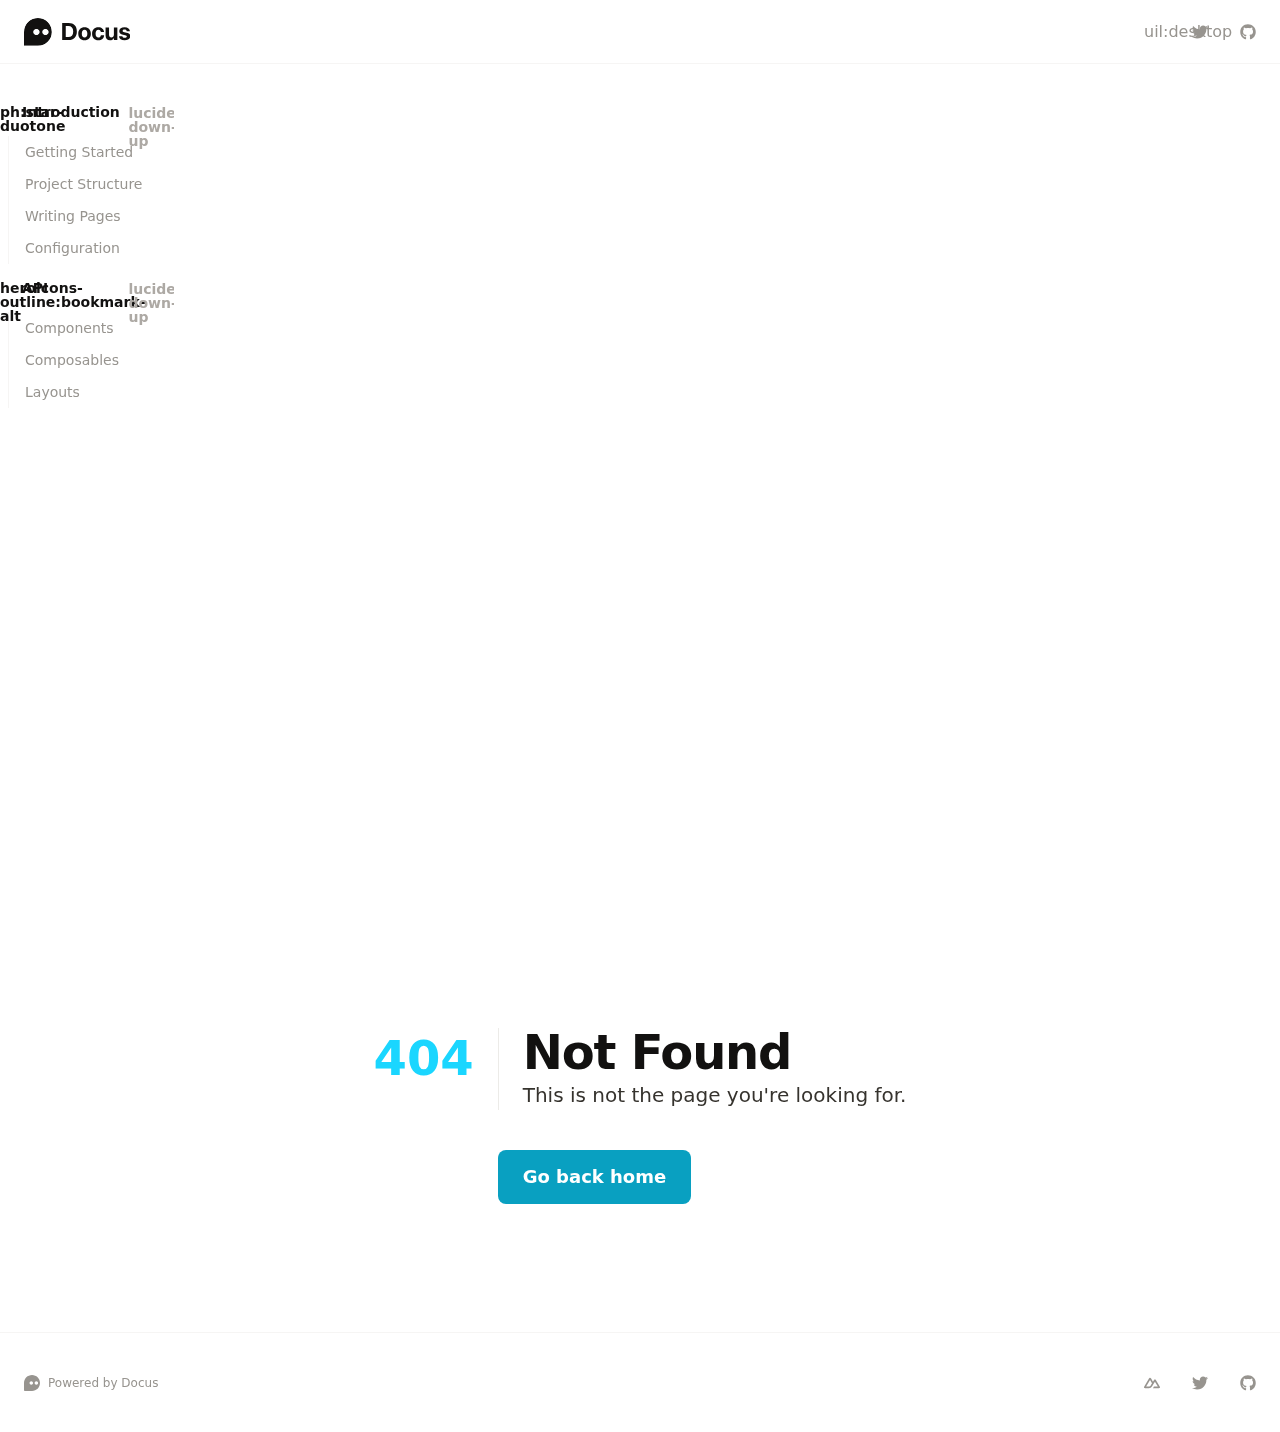
==== index.html @ 4caf9edf "Deploying to gh-pages from @ farnabaz/docus-dev-6@88932c6204a300d80da433d3b0fa761941a139ab 🚀" ====
<!DOCTYPE html>
<html lang="en">
<head><meta charset="utf-8">
<title>Home · Docus</title>
<meta name="viewport" content="width=device-width, initial-scale=1">
<meta name="twitter:card" content="summary_large_image">
<meta name="description" content="The best place to start your documentation.">
<meta property="og:description" content="The best place to start your documentation.">
<meta property="og:image" content="https://user-images.githubusercontent.com/904724/185365452-87b7ca7b-6030-4813-a2db-5e65c785bf88.png">
<meta property="og:title" content="Home"><link rel="preload" as="fetch" crossorigin="anonymous" href="/_payload.json"><style id="pinceau-theme">@media { :root {--pinceau-mq: initial; --docus-loadingBar-gradientColorStop3: #0047e1;--docus-loadingBar-gradientColorStop2: #34cdfe;--docus-loadingBar-gradientColorStop1: #00dc82;--docus-loadingBar-height: 3px;--docus-readableLine: 78ch;--docus-footer-height: 145px;--docus-header-height: 64px;--prose-code-inline-padding: 0.2rem 0.375rem 0.2rem 0.375rem;--prose-code-block-backdropFilter: contrast(1);--prose-code-block-border-style: solid;--prose-code-block-border-width: 1px;--prose-tbody-tr-borderBottom-style: dashed;--prose-tbody-tr-borderBottom-width: 1px;--prose-th-textAlign: inherit;--prose-thead-borderBottom-style: solid;--prose-thead-borderBottom-width: 1px;--prose-thead-border-style: solid;--prose-thead-border-width: 0px;--prose-table-textAlign: start;--prose-hr-width: 1px;--prose-hr-style: solid;--prose-li-listStylePosition: outside;--prose-ol-li-markerColor: currentColor;--prose-ol-paddingInlineStart: 21px;--prose-ol-listStyleType: decimal;--prose-ul-li-markerColor: currentColor;--prose-ul-paddingInlineStart: 21px;--prose-ul-listStyleType: disc;--prose-blockquote-border-style: solid;--prose-blockquote-border-width: 4px;--prose-blockquote-quotes: '201C' '201D' '2018' '2019';--prose-blockquote-paddingInlineStart: 24px;--prose-a-code-color-hover: currentColor;--prose-a-code-color-static: currentColor;--prose-a-hasCode-borderBottom: none;--prose-a-border-distance: 2px;--prose-a-border-color-hover: currentColor;--prose-a-border-color-static: currentColor;--prose-a-border-style-hover: solid;--prose-a-border-style-static: dashed;--prose-a-border-width: 1px;--prose-a-color-static: inherit;--prose-a-textDecoration: none;--prose-h6-margin: 3rem 0 2rem;--prose-h5-margin: 3rem 0 2rem;--prose-h4-margin: 3rem 0 2rem;--prose-h3-margin: 3rem 0 2rem;--prose-h2-margin: 3rem 0 2rem;--prose-h1-margin: 0 0 2rem;--typography-lead-loose: 2;--typography-lead-relaxed: 1.625;--typography-lead-normal: 1.5;--typography-lead-snug: 1.375;--typography-lead-tight: 1.25;--typography-lead-none: 1;--typography-lead-10: 2.5rem;--typography-lead-9: 2.25rem;--typography-lead-8: 2rem;--typography-lead-7: 1.75rem;--typography-lead-6: 1.5rem;--typography-lead-5: 1.25rem;--typography-lead-4: 1rem;--typography-lead-3: .75rem;--typography-lead-2: .5rem;--typography-lead-1: .025rem;--typography-fontWeight-black: 900;--typography-fontWeight-extrabold: 800;--typography-fontWeight-bold: 700;--typography-fontWeight-semibold: 600;--typography-fontWeight-medium: 500;--typography-fontWeight-normal: 400;--typography-fontWeight-light: 300;--typography-fontWeight-extralight: 200;--typography-fontWeight-thin: 100;--typography-fontSize-9xl: 128px;--typography-fontSize-8xl: 96px;--typography-fontSize-7xl: 72px;--typography-fontSize-6xl: 60px;--typography-fontSize-5xl: 48px;--typography-fontSize-4xl: 36px;--typography-fontSize-3xl: 30px;--typography-fontSize-2xl: 24px;--typography-fontSize-xl: 20px;--typography-fontSize-lg: 18px;--typography-fontSize-base: 16px;--typography-fontSize-sm: 14px;--typography-fontSize-xs: 12px;--typography-letterSpacing-wide: 0.025em;--typography-letterSpacing-tight: -0.025em;--typography-verticalMargin-base: 24px;--typography-verticalMargin-sm: 16px;--elements-border-secondary-hover: [object Object];--elements-backdrop-background: #fffc;--elements-backdrop-filter: saturate(200%) blur(20px);--elements-container-maxWidth: 80rem;--lead-loose: 2;--lead-relaxed: 1.625;--lead-normal: 1.5;--lead-snug: 1.375;--lead-tight: 1.25;--lead-none: 1;--lead-10: 2.5rem;--lead-9: 2.25rem;--lead-8: 2rem;--lead-7: 1.75rem;--lead-6: 1.5rem;--lead-5: 1.25rem;--lead-4: 1rem;--lead-3: .75rem;--lead-2: .5rem;--lead-1: .025rem;--letterSpacing-widest: 0.1em;--letterSpacing-wider: 0.05em;--letterSpacing-wide: 0.025em;--letterSpacing-normal: 0em;--letterSpacing-tight: -0.025em;--letterSpacing-tighter: -0.05em;--fontSize-9xl: 8rem;--fontSize-8xl: 6rem;--fontSize-7xl: 4.5rem;--fontSize-6xl: 3.75rem;--fontSize-5xl: 3rem;--fontSize-4xl: 2.25rem;--fontSize-3xl: 1.875rem;--fontSize-2xl: 1.5rem;--fontSize-xl: 1.25rem;--fontSize-lg: 1.125rem;--fontSize-base: 1rem;--fontSize-sm: 0.875rem;--fontSize-xs: 0.75rem;--fontWeight-black: 900;--fontWeight-extrabold: 800;--fontWeight-bold: 700;--fontWeight-semibold: 600;--fontWeight-medium: 500;--fontWeight-normal: 400;--fontWeight-light: 300;--fontWeight-extralight: 200;--fontWeight-thin: 100;--font-mono: ui-monospace, SFMono-Regular, Menlo, Monaco, Consolas, Liberation Mono, Courier New, monospace;--font-serif: ui-serif, Georgia, Cambria, Times New Roman, Times, serif;--font-sans: ui-sans-serif, system-ui, -apple-system, BlinkMacSystemFont, Segoe UI, Roboto, Helvetica Neue, Arial, Noto Sans, sans-serif, Apple Color Emoji, Segoe UI Emoji, Segoe UI Symbol, Noto Color Emoji;--opacity-total: 1;--opacity-high: 0.8;--opacity-medium: 0.5;--opacity-soft: 0.3;--opacity-light: 0.15;--opacity-bright: 0.1;--opacity-noOpacity: 0;--borderWidth-lg: 3px;--borderWidth-md: 2px;--borderWidth-sm: 1px;--borderWidth-noBorder: 0;--space-rem-875: 0.875rem;--space-rem-625: 0.625rem;--space-rem-375: 0.375rem;--space-rem-125: 0.125rem;--space-px: 1px;--space-128: 32rem;--space-96: 24rem;--space-80: 20rem;--space-72: 18rem;--space-64: 16rem;--space-60: 15rem;--space-56: 14rem;--space-52: 13rem;--space-48: 12rem;--space-44: 11rem;--space-40: 10rem;--space-36: 9rem;--space-32: 8rem;--space-28: 7rem;--space-24: 6rem;--space-20: 5rem;--space-16: 4rem;--space-14: 3.5rem;--space-12: 3rem;--space-11: 2.75rem;--space-10: 2.5rem;--space-9: 2.25rem;--space-8: 2rem;--space-7: 1.75rem;--space-6: 1.5rem;--space-5: 1.25rem;--space-4: 1rem;--space-3: 0.75rem;--space-2: 0.5rem;--space-1: 0.25rem;--space-0: 0px;--size-full: 100%;--size-7xl: 80rem;--size-6xl: 72rem;--size-5xl: 64rem;--size-4xl: 56rem;--size-3xl: 48rem;--size-2xl: 42rem;--size-xl: 36rem;--size-lg: 32rem;--size-md: 28rem;--size-sm: 24rem;--size-xs: 20rem;--size-200: 200px;--size-104: 104px;--size-80: 80px;--size-64: 64px;--size-56: 56px;--size-48: 48px;--size-40: 40px;--size-32: 32px;--size-24: 24px;--size-20: 20px;--size-16: 16px;--size-12: 12px;--size-8: 8px;--size-6: 6px;--size-4: 4px;--size-2: 2px;--size-0: 0px;--radii-full: 9999px;--radii-3xl: 1.75rem;--radii-2xl: 1.5rem;--radii-xl: 1rem;--radii-lg: 0.75rem;--radii-md: 0.5rem;--radii-sm: 0.375rem;--radii-xs: 0.25rem;--radii-2xs: 0.125rem;--radii-none: 0px;--shadow-none: 0px 0px 0px 0px transparent;--height-screen: 100vh;--width-screen: 100vw;--color-primary-900: #001A1F;--color-primary-800: #00232B;--color-primary-700: #024757;--color-primary-600: #09A0C1;--color-primary-500: #1AD6FF;--color-primary-400: #55E1FF;--color-primary-300: #82E3FF;--color-primary-200: #C5F2FF;--color-primary-100: #DCF7FF;--color-primary-50: #F1FCFF;--color-ruby-900: #380011;--color-ruby-800: #700021;--color-ruby-700: #a90032;--color-ruby-600: #e10043;--color-ruby-500: #ff1a5e;--color-ruby-400: #ff4079;--color-ruby-300: #ff6694;--color-ruby-200: #ff8dae;--color-ruby-100: #ffb3c9;--color-ruby-50: #ffd9e4;--color-pink-900: #380025;--color-pink-800: #70004b;--color-pink-700: #a90070;--color-pink-600: #e10095;--color-pink-500: #ff1ab2;--color-pink-400: #ff40bf;--color-pink-300: #ff66cc;--color-pink-200: #ff8dd8;--color-pink-100: #ffb3e5;--color-pink-50: #ffd9f2;--color-purple-900: #190038;--color-purple-800: #330070;--color-purple-700: #4c00a9;--color-purple-600: #6500e1;--color-purple-500: #811aff;--color-purple-400: #9640ff;--color-purple-300: #ab66ff;--color-purple-200: #c08dff;--color-purple-100: #d5b3ff;--color-purple-50: #ead9ff;--color-royalblue-900: #0b0531;--color-royalblue-800: #160a62;--color-royalblue-700: #211093;--color-royalblue-600: #2c15c4;--color-royalblue-500: #4127e8;--color-royalblue-400: #614bec;--color-royalblue-300: #806ff0;--color-royalblue-200: #a093f3;--color-royalblue-100: #c0b7f7;--color-royalblue-50: #dfdbfb;--color-indigoblue-900: #001238;--color-indigoblue-800: #002370;--color-indigoblue-700: #0035a9;--color-indigoblue-600: #0047e1;--color-indigoblue-500: #1a62ff;--color-indigoblue-400: #407cff;--color-indigoblue-300: #6696ff;--color-indigoblue-200: #8db0ff;--color-indigoblue-100: #b3cbff;--color-indigoblue-50: #d9e5ff;--color-blue-900: #00131D;--color-blue-800: #002235;--color-blue-700: #014267;--color-blue-600: #0069A6;--color-blue-500: #1AADFF;--color-blue-400: #64C7FF;--color-blue-300: #A1DDFF;--color-blue-200: #C6EAFF;--color-blue-100: #DFF3FF;--color-blue-50: #F2FAFF;--color-lightblue-900: #002e38;--color-lightblue-800: #005c70;--color-lightblue-700: #008aa9;--color-lightblue-600: #00b9e1;--color-lightblue-500: #1ad6ff;--color-lightblue-400: #40ddff;--color-lightblue-300: #66e4ff;--color-lightblue-200: #8deaff;--color-lightblue-100: #b3f1ff;--color-lightblue-50: #d9f8ff;--color-teal-900: #062a28;--color-teal-800: #0b544f;--color-teal-700: #117d77;--color-teal-600: #16a79e;--color-teal-500: #1cd1c6;--color-teal-400: #36e4da;--color-teal-300: #5fe9e1;--color-teal-200: #87efe9;--color-teal-100: #aff4f0;--color-teal-50: #d7faf8;--color-pear-900: #2a2b09;--color-pear-800: #545512;--color-pear-700: #7e801b;--color-pear-600: #a8aa24;--color-pear-500: #d0d32f;--color-pear-400: #d8da52;--color-pear-300: #e0e274;--color-pear-200: #e8e997;--color-pear-100: #eff0ba;--color-pear-50: #f7f8dc;--color-red-900: #1C0301;--color-red-800: #340A01;--color-red-700: #701704;--color-red-600: #BB2402;--color-red-500: #FF3B10;--color-red-400: #FF7353;--color-red-300: #FFA692;--color-red-200: #FFDED7;--color-red-100: #FFF3F0;--color-red-50: #FFF9F8;--color-orange-900: #381800;--color-orange-800: #702f00;--color-orange-700: #a94700;--color-orange-600: #e15e00;--color-orange-500: #ff7a1a;--color-orange-400: #ff9040;--color-orange-300: #ffa666;--color-orange-200: #ffbd8d;--color-orange-100: #ffd3b3;--color-orange-50: #ffe9d9;--color-yellow-900: #1B1500;--color-yellow-800: #292100;--color-yellow-700: #614E02;--color-yellow-600: #CBA408;--color-yellow-500: #FBCA05;--color-yellow-400: #FFDC4E;--color-yellow-300: #FFE372;--color-yellow-200: #FFF0B1;--color-yellow-100: #FFF6D3;--color-yellow-50: #FFFCEE;--color-green-900: #00190F;--color-green-800: #002817;--color-green-700: #006037;--color-green-600: #00B467;--color-green-500: #0DD885;--color-green-400: #3CEEA5;--color-green-300: #86FBCB;--color-green-200: #C3FFE6;--color-green-100: #DEFFF1;--color-green-50: #ECFFF7;--color-gray-900: #121110;--color-gray-800: #201E1B;--color-gray-700: #36332E;--color-gray-600: #67635D;--color-gray-500: #97948F;--color-gray-400: #ADA9A4;--color-gray-300: #DBD9D3;--color-gray-200: #ECEBE8;--color-gray-100: #F6F5F4;--color-gray-50: #FBFBFB;--color-black: #0B0A0A;--color-white: #ffffff;--media-portrait: only screen and (orientation: portrait);--media-landscape: only screen and (orientation: landscape);--media-rm: (prefers-reduced-motion: reduce);--media-2xl: (min-width: 1536px);--media-xl: (min-width: 1280px);--media-lg: (min-width: 1024px);--media-md: (min-width: 768px);--media-sm: (min-width: 640px);--media-xs: (min-width: 475px);--docus-footer-padding: var(--space-4) 0;--docus-header-title-color-hover: var(--color-primary-500);--docus-header-title-color-static: var(--color-gray-900);--docus-header-title-fontWeight: var(--fontWeight-bold);--docus-header-title-fontSize: var(--fontSize-2xl);--docus-header-logo-height: var(--space-6);--docus-body-fontFamily: var(--font-sans);--docus-body-color: var(--color-gray-800);--docus-body-backgroundColor: var(--color-white);--prose-code-inline-fontWeight: var(--typography-fontWeight-normal);--prose-code-inline-fontSize: var(--typography-fontSize-sm);--prose-code-inline-borderRadius: var(--radii-xs);--prose-code-block-pre-padding: var(--typography-verticalMargin-sm);--prose-code-block-margin: var(--typography-verticalMargin-base) 0;--prose-code-block-fontSize: var(--typography-fontSize-sm);--prose-tbody-code-inline-fontSize: var(--typography-fontSize-sm);--prose-tbody-td-padding: var(--typography-verticalMargin-sm);--prose-th-fontWeight: var(--typography-fontWeight-semibold);--prose-th-padding: 0 var(--typography-verticalMargin-sm) var(--typography-verticalMargin-sm) var(--typography-verticalMargin-sm);--prose-table-lineHeight: var(--typography-lead-6);--prose-table-fontSize: var(--typography-fontSize-sm);--prose-table-margin: var(--typography-verticalMargin-base) 0;--prose-hr-margin: var(--typography-verticalMargin-base) 0;--prose-li-margin: var(--typography-verticalMargin-sm) 0;--prose-ol-margin: var(--typography-verticalMargin-base) 0;--prose-ul-margin: var(--typography-verticalMargin-base) 0;--prose-blockquote-margin: var(--typography-verticalMargin-base) 0;--prose-a-code-border-style: var(--prose-a-border-style-static);--prose-a-code-border-width: var(--prose-a-border-width);--prose-a-fontWeight: var(--typography-fontWeight-medium);--prose-img-margin: var(--typography-verticalMargin-base) 0;--prose-strong-fontWeight: var(--typography-fontWeight-semibold);--prose-h6-iconSize: var(--typography-fontSize-base);--prose-h6-fontWeight: var(--typography-fontWeight-semibold);--prose-h6-lineHeight: var(--typography-lead-normal);--prose-h6-fontSize: var(--typography-fontSize-lg);--prose-h5-iconSize: var(--typography-fontSize-lg);--prose-h5-fontWeight: var(--typography-fontWeight-semibold);--prose-h5-lineHeight: var(--typography-lead-snug);--prose-h5-fontSize: var(--typography-fontSize-xl);--prose-h4-iconSize: var(--typography-fontSize-lg);--prose-h4-letterSpacing: var(--typography-letterSpacing-tight);--prose-h4-fontWeight: var(--typography-fontWeight-semibold);--prose-h4-lineHeight: var(--typography-lead-snug);--prose-h4-fontSize: var(--typography-fontSize-2xl);--prose-h3-iconSize: var(--typography-fontSize-xl);--prose-h3-letterSpacing: var(--typography-letterSpacing-tight);--prose-h3-fontWeight: var(--typography-fontWeight-semibold);--prose-h3-lineHeight: var(--typography-lead-snug);--prose-h3-fontSize: var(--typography-fontSize-3xl);--prose-h2-iconSize: var(--typography-fontSize-2xl);--prose-h2-letterSpacing: var(--typography-letterSpacing-tight);--prose-h2-fontWeight: var(--typography-fontWeight-semibold);--prose-h2-lineHeight: var(--typography-lead-tight);--prose-h2-fontSize: var(--typography-fontSize-4xl);--prose-h1-iconSize: var(--typography-fontSize-3xl);--prose-h1-letterSpacing: var(--typography-letterSpacing-tight);--prose-h1-fontWeight: var(--typography-fontWeight-bold);--prose-h1-lineHeight: var(--typography-lead-tight);--prose-h1-fontSize: var(--typography-fontSize-5xl);--prose-p-br-margin: var(--typography-verticalMargin-base) 0 0 0;--prose-p-margin: var(--typography-verticalMargin-base) 0;--prose-p-lineHeight: var(--typography-lead-normal);--prose-p-fontSize: var(--typography-fontSize-base);--typography-color-secondary-900: var(--color-gray-900);--typography-color-secondary-800: var(--color-gray-800);--typography-color-secondary-700: var(--color-gray-700);--typography-color-secondary-600: var(--color-gray-600);--typography-color-secondary-500: var(--color-gray-500);--typography-color-secondary-400: var(--color-gray-400);--typography-color-secondary-300: var(--color-gray-300);--typography-color-secondary-200: var(--color-gray-200);--typography-color-secondary-100: var(--color-gray-100);--typography-color-secondary-50: var(--color-gray-50);--typography-color-primary-900: var(--color-primary-900);--typography-color-primary-800: var(--color-primary-800);--typography-color-primary-700: var(--color-primary-700);--typography-color-primary-600: var(--color-primary-600);--typography-color-primary-500: var(--color-primary-500);--typography-color-primary-400: var(--color-primary-400);--typography-color-primary-300: var(--color-primary-300);--typography-color-primary-200: var(--color-primary-200);--typography-color-primary-100: var(--color-primary-100);--typography-color-primary-50: var(--color-primary-50);--typography-font-code: var(--font-mono);--typography-font-body: var(--font-sans);--typography-font-display: var(--font-sans);--typography-body-backgroundColor: var(--color-white);--typography-body-color: var(--color-black);--elements-state-danger-borderColor-secondary: var(--color-red-200);--elements-state-danger-borderColor-primary: var(--color-red-100);--elements-state-danger-backgroundColor-secondary: var(--color-red-100);--elements-state-danger-backgroundColor-primary: var(--color-red-50);--elements-state-danger-color-secondary: var(--color-red-600);--elements-state-danger-color-primary: var(--color-red-500);--elements-state-warning-borderColor-secondary: var(--color-yellow-200);--elements-state-warning-borderColor-primary: var(--color-yellow-100);--elements-state-warning-backgroundColor-secondary: var(--color-yellow-100);--elements-state-warning-backgroundColor-primary: var(--color-yellow-50);--elements-state-warning-color-secondary: var(--color-yellow-700);--elements-state-warning-color-primary: var(--color-yellow-600);--elements-state-success-borderColor-secondary: var(--color-green-200);--elements-state-success-borderColor-primary: var(--color-green-100);--elements-state-success-backgroundColor-secondary: var(--color-green-100);--elements-state-success-backgroundColor-primary: var(--color-green-50);--elements-state-success-color-secondary: var(--color-green-600);--elements-state-success-color-primary: var(--color-green-500);--elements-state-info-borderColor-secondary: var(--color-blue-200);--elements-state-info-borderColor-primary: var(--color-blue-100);--elements-state-info-backgroundColor-secondary: var(--color-blue-100);--elements-state-info-backgroundColor-primary: var(--color-blue-50);--elements-state-info-color-secondary: var(--color-blue-600);--elements-state-info-color-primary: var(--color-blue-500);--elements-state-primary-borderColor-secondary: var(--color-primary-200);--elements-state-primary-borderColor-primary: var(--color-primary-100);--elements-state-primary-backgroundColor-secondary: var(--color-primary-100);--elements-state-primary-backgroundColor-primary: var(--color-primary-50);--elements-state-primary-color-secondary: var(--color-primary-700);--elements-state-primary-color-primary: var(--color-primary-600);--elements-surface-secondary-backgroundColor: var(--color-gray-200);--elements-surface-primary-backgroundColor: var(--color-gray-100);--elements-surface-background-base: var(--color-gray-100);--elements-border-secondary-static: var(--color-gray-200);--elements-border-primary-hover: var(--color-gray-200);--elements-border-primary-static: var(--color-gray-100);--elements-container-padding-md: var(--space-6);--elements-container-padding-sm: var(--space-6);--elements-container-padding-xs: var(--space-4);--elements-container-padding-mobile: var(--space-4);--elements-text-secondary-color-hover: var(--color-gray-700);--elements-text-secondary-color-static: var(--color-gray-500);--elements-text-primary-color-static: var(--color-gray-900);--text-6xl-lineHeight: var(--lead-none);--text-6xl-fontSize: var(--fontSize-6xl);--text-5xl-lineHeight: var(--lead-none);--text-5xl-fontSize: var(--fontSize-5xl);--text-4xl-lineHeight: var(--lead-10);--text-4xl-fontSize: var(--fontSize-4xl);--text-3xl-lineHeight: var(--lead-9);--text-3xl-fontSize: var(--fontSize-3xl);--text-2xl-lineHeight: var(--lead-8);--text-2xl-fontSize: var(--fontSize-2xl);--text-xl-lineHeight: var(--lead-7);--text-xl-fontSize: var(--fontSize-xl);--text-lg-lineHeight: var(--lead-7);--text-lg-fontSize: var(--fontSize-lg);--text-base-lineHeight: var(--lead-6);--text-base-fontSize: var(--fontSize-base);--text-sm-lineHeight: var(--lead-5);--text-sm-fontSize: var(--fontSize-sm);--text-xs-lineHeight: var(--lead-4);--text-xs-fontSize: var(--fontSize-xs);--color-shadow: var(--color-gray-400);--color-secondary-900: var(--color-gray-900);--color-secondary-800: var(--color-gray-800);--color-secondary-700: var(--color-gray-700);--color-secondary-600: var(--color-gray-600);--color-secondary-500: var(--color-gray-500);--color-secondary-400: var(--color-gray-400);--color-secondary-300: var(--color-gray-300);--color-secondary-200: var(--color-gray-200);--color-secondary-100: var(--color-gray-100);--color-secondary-50: var(--color-gray-50);--prose-code-inline-backgroundColor: var(--typography-color-secondary-100);--prose-code-inline-color: var(--typography-color-secondary-700);--prose-code-block-backgroundColor: var(--typography-color-secondary-100);--prose-code-block-color: var(--typography-color-secondary-700);--prose-code-block-border-color: var(--typography-color-secondary-200);--prose-tbody-tr-borderBottom-color: var(--typography-color-secondary-200);--prose-th-color: var(--typography-color-secondary-600);--prose-thead-borderBottom-color: var(--typography-color-secondary-200);--prose-thead-border-color: var(--typography-color-secondary-300);--prose-hr-color: var(--typography-color-secondary-200);--prose-blockquote-border-color: var(--typography-color-secondary-200);--prose-blockquote-color: var(--typography-color-secondary-500);--prose-a-code-background-hover: var(--typography-color-primary-50);--prose-a-code-border-color-hover: var(--typography-color-primary-500);--prose-a-code-border-color-static: var(--typography-color-secondary-400);--prose-a-color-hover: var(--typography-color-primary-500);--shadow-2xl: 0px 25px 50px -12px var(--color-shadow);--shadow-xl: 0px 20px 25px -5px var(--color-shadow), 0px 8px 10px -6px var(--color-shadow);--shadow-lg: 0px 10px 15px -3px var(--color-shadow), 0px 4px 6px -4px var(--color-shadow);--shadow-md: 0px 4px 6px -1px var(--color-shadow), 0px 2px 4px -2px var(--color-shadow);--shadow-sm: 0px 1px 3px 0px var(--color-shadow), 0px 1px 2px -1px var(--color-shadow);--shadow-xs: 0px 1px 2px 0px var(--color-shadow); } }@media { :root.dark {--pinceau-mq: dark; --prose-code-block-backdropFilter: contrast(1);--prose-ol-li-markerColor: currentColor;--prose-ul-li-markerColor: currentColor;--prose-a-code-color-hover: currentColor;--prose-a-code-color-static: currentColor;--prose-a-border-color-hover: currentColor;--prose-a-border-color-static: currentColor;--prose-a-color-static: inherit;--elements-backdrop-background: #0c0d0ccc;--docus-header-title-color-static: var(--color-gray-100);--docus-body-color: var(--color-gray-200);--docus-body-backgroundColor: var(--color-black);--typography-body-backgroundColor: var(--color-black);--typography-body-color: var(--color-white);--elements-state-danger-borderColor-secondary: var(--color-red-700);--elements-state-danger-borderColor-primary: var(--color-red-800);--elements-state-danger-backgroundColor-secondary: var(--color-red-800);--elements-state-danger-backgroundColor-primary: var(--color-red-900);--elements-state-danger-color-secondary: var(--color-red-200);--elements-state-danger-color-primary: var(--color-red-300);--elements-state-warning-borderColor-secondary: var(--color-yellow-700);--elements-state-warning-borderColor-primary: var(--color-yellow-800);--elements-state-warning-backgroundColor-secondary: var(--color-yellow-800);--elements-state-warning-backgroundColor-primary: var(--color-yellow-900);--elements-state-warning-color-secondary: var(--color-yellow-200);--elements-state-warning-color-primary: var(--color-yellow-400);--elements-state-success-borderColor-secondary: var(--color-green-700);--elements-state-success-borderColor-primary: var(--color-green-800);--elements-state-success-backgroundColor-secondary: var(--color-green-800);--elements-state-success-backgroundColor-primary: var(--color-green-900);--elements-state-success-color-secondary: var(--color-green-200);--elements-state-success-color-primary: var(--color-green-400);--elements-state-info-borderColor-secondary: var(--color-blue-700);--elements-state-info-borderColor-primary: var(--color-blue-800);--elements-state-info-backgroundColor-secondary: var(--color-blue-800);--elements-state-info-backgroundColor-primary: var(--color-blue-900);--elements-state-info-color-secondary: var(--color-blue-200);--elements-state-info-color-primary: var(--color-blue-400);--elements-state-primary-borderColor-secondary: var(--color-primary-700);--elements-state-primary-borderColor-primary: var(--color-primary-800);--elements-state-primary-backgroundColor-secondary: var(--color-primary-800);--elements-state-primary-backgroundColor-primary: var(--color-primary-900);--elements-state-primary-color-secondary: var(--color-primary-200);--elements-state-primary-color-primary: var(--color-primary-400);--elements-surface-secondary-backgroundColor: var(--color-gray-800);--elements-surface-primary-backgroundColor: var(--color-gray-900);--elements-surface-background-base: var(--color-gray-900);--elements-border-secondary-static: var(--color-gray-800);--elements-border-primary-hover: var(--color-gray-800);--elements-border-primary-static: var(--color-gray-900);--elements-text-secondary-color-hover: var(--color-gray-200);--elements-text-secondary-color-static: var(--color-gray-400);--elements-text-primary-color-static: var(--color-gray-50);--color-shadow: var(--color-gray-800);--prose-code-inline-backgroundColor: var(--typography-color-secondary-800);--prose-code-inline-color: var(--typography-color-secondary-200);--prose-code-block-backgroundColor: var(--typography-color-secondary-900);--prose-code-block-color: var(--typography-color-secondary-200);--prose-code-block-border-color: var(--typography-color-secondary-800);--prose-tbody-tr-borderBottom-color: var(--typography-color-secondary-800);--prose-th-color: var(--typography-color-secondary-400);--prose-thead-borderBottom-color: var(--typography-color-secondary-800);--prose-thead-border-color: var(--typography-color-secondary-600);--prose-hr-color: var(--typography-color-secondary-800);--prose-blockquote-border-color: var(--typography-color-secondary-700);--prose-blockquote-color: var(--typography-color-secondary-400);--prose-a-code-background-hover: var(--typography-color-primary-900);--prose-a-code-border-color-hover: var(--typography-color-primary-600);--prose-a-code-border-color-static: var(--typography-color-secondary-600);--prose-a-color-hover: var(--typography-color-primary-400); } }@media (min-width: 640px) { :root {--pinceau-mq: sm; --docus-footer-height: 100px;--docus-header-logo-height: var(--space-7); } }</style><style id="pinceau-runtime-hydratable">@media{.phy[--]{--puid:U_GvOa-v;}.pv-Y_OKY1{padding-left:var(--elements-container-padding-mobile);padding-right:var(--elements-container-padding-mobile);}@media (min-width: 475px){.pv-Y_OKY1{padding-left:var(--elements-container-padding-xs);padding-right:var(--elements-container-padding-xs);}}@media (min-width: 640px){.pv-Y_OKY1{padding-left:var(--elements-container-padding-sm);padding-right:var(--elements-container-padding-sm);}}@media (min-width: 768px){.pv-Y_OKY1{padding-left:var(--elements-container-padding-md);padding-right:var(--elements-container-padding-md);}}} @media{.phy[--]{--puid:esx4Rs-v;}.pv-X1E_8-{max-width:var(--elements-container-maxWidth);padding-left:var(--elements-container-padding-mobile);padding-right:var(--elements-container-padding-mobile);}@media (min-width: 475px){.pv-X1E_8-{padding-left:var(--elements-container-padding-xs);padding-right:var(--elements-container-padding-xs);}}@media (min-width: 640px){.pv-X1E_8-{padding-left:var(--elements-container-padding-sm);padding-right:var(--elements-container-padding-sm);}}@media (min-width: 768px){.pv-X1E_8-{padding-left:var(--elements-container-padding-md);padding-right:var(--elements-container-padding-md);}}} @media{.phy[--]{--puid:r_EeHw-c;}.pc-r_EeHw[data-v-139a2d4a]{---c-cn-top:0;---eih-inset-inline-start:auto;---if-b-inset-inline-end:0px;---ss-e-z-index:10;---wj8-max-width:75%;---t33-height:10rem;---jfd-filter:blur(150px);---y-uj-background:linear-gradient(97.62deg, rgba(0, 71, 225, 0.22) 2.27%, rgba(26, 214, 255, 0.22) 50.88%, rgba(0, 220, 130, 0.22) 98.48%);}} @media{.phy[--]{--puid:6757v_-c;}.pc-6757v_[data-v-614b3880]{---ym9-button-primary:var(--color-primary-600);---a23-button-secondary:var(--color-primary-500);}} @media{.phy[--]{--puid:6757v_-v;}.pv-a6ZTuu{padding:var(--space-rem-625) var(--space-5);font-size:var(--text-base-fontSize);line-height:var(--text-base-lineHeight);}} @media{.phy[--]{--puid:GsDnH--c;}.pc-GsDnH-[data-v-139a2d4a]{---c-cn-top:10rem;---eih-inset-inline-start:0px;---if-b-inset-inline-end:auto;---ss-e-z-index:10;---wj8-max-width:40rem;---t33-height:10rem;---jfd-filter:blur(140px);---y-uj-background:linear-gradient(97.62deg, rgba(0, 71, 225, 0.22) 2.27%, rgba(26, 214, 255, 0.22) 50.88%, rgba(0, 220, 130, 0.22) 98.48%);}} </style><link rel="modulepreload" as="script" crossorigin href="/_nuxt/entry.138ef2fe.js"><link rel="preload" as="style" href="/_nuxt/entry.1de0b679.css"><link rel="modulepreload" as="script" crossorigin href="/_nuxt/document-driven.26b6af04.js"><link rel="modulepreload" as="script" crossorigin href="/_nuxt/DocumentDrivenEmpty.c79c2ada.js"><link rel="modulepreload" as="script" crossorigin href="/_nuxt/ContentRenderer.887dd93a.js"><link rel="modulepreload" as="script" crossorigin href="/_nuxt/ContentRendererMarkdown.d403cc4d.js"><link rel="modulepreload" as="script" crossorigin href="/_nuxt/DocumentDrivenNotFound.22b135f9.js"><link rel="preload" as="style" href="/_nuxt/DocumentDrivenNotFound.d0e8269f.css"><link rel="modulepreload" as="script" crossorigin href="/_nuxt/ButtonLink.fc944bf1.js"><link rel="preload" as="style" href="/_nuxt/ButtonLink.74c3aea5.css"><link rel="modulepreload" as="script" crossorigin href="/_nuxt/ContentSlot.4929beca.js"><link rel="modulepreload" as="script" crossorigin href="/_nuxt/page.7b2ae575.js"><link rel="preload" as="style" href="/_nuxt/page.b205ec83.css"><link rel="modulepreload" as="script" crossorigin href="/_nuxt/IconDocus.8ab99afc.js"><link rel="modulepreload" as="script" crossorigin href="/_nuxt/Ellipsis.5d383f26.js"><link rel="preload" as="style" href="/_nuxt/Ellipsis.eca0c66a.css"><link rel="modulepreload" as="script" crossorigin href="/_nuxt/BlockHero.932b65fa.js"><link rel="preload" as="style" href="/_nuxt/BlockHero.159952b0.css"><link rel="modulepreload" as="script" crossorigin href="/_nuxt/Terminal.647e7864.js"><link rel="preload" as="style" href="/_nuxt/Terminal.2f29184f.css"><link rel="modulepreload" as="script" crossorigin href="/_nuxt/index.c523da14.js"><link rel="modulepreload" as="script" crossorigin href="/_nuxt/VideoPlayer.3e06b71c.js"><link rel="preload" as="style" href="/_nuxt/VideoPlayer.f1611332.css"><link rel="modulepreload" as="script" crossorigin href="/_nuxt/NuxtImg.vue.388eadaf.js"><link rel="modulepreload" as="script" crossorigin href="/_nuxt/ProseA.da1f72ec.js"><link rel="preload" as="style" href="/_nuxt/ProseA.baee409d.css"><link rel="modulepreload" as="script" crossorigin href="/_nuxt/List.3b975279.js"><link rel="preload" as="style" href="/_nuxt/List.06ab62c2.css"><link rel="modulepreload" as="script" crossorigin href="/_nuxt/ProseStrong.d9d15274.js"><link rel="preload" as="style" href="/_nuxt/ProseStrong.b01d4b3b.css"><link rel="modulepreload" as="script" crossorigin href="/_nuxt/ProseCodeInline.8f41fe78.js"><link rel="preload" as="style" href="/_nuxt/ProseCodeInline.873c7ac7.css"><link rel="modulepreload" as="script" crossorigin href="/_nuxt/CardGrid.ae1bb90f.js"><link rel="preload" as="style" href="/_nuxt/CardGrid.0dc99038.css"><link rel="modulepreload" as="script" crossorigin href="/_nuxt/Card.1322cfbf.js"><link rel="preload" as="style" href="/_nuxt/Card.6d4d1e95.css"><link rel="modulepreload" as="script" crossorigin href="/_nuxt/IconNuxtStudio.a4148504.js"><link rel="preload" as="style" href="/_nuxt/IconNuxtStudio.18603c63.css"><link rel="prefetch" as="style" href="/_nuxt/DocsPageLayout.bb11d74b.css"><link rel="prefetch" as="style" href="/_nuxt/DocsAside.040d218a.css"><link rel="prefetch" as="style" href="/_nuxt/Alert.dcca94b5.css"><link rel="prefetch" as="style" href="/_nuxt/DocsPageBottom.e85f49d2.css"><link rel="prefetch" as="style" href="/_nuxt/DocsPrevNext.880e5371.css"><link rel="prefetch" as="style" href="/_nuxt/DocsToc.e4e7d7b5.css"><link rel="prefetch" as="style" href="/_nuxt/DocsTocLinks.1c06e2f2.css"><link rel="prefetch" as="script" crossorigin href="/_nuxt/default.2bae8351.js"><link rel="prefetch" as="script" crossorigin href="/_nuxt/DocsPageLayout.5af836df.js"><link rel="prefetch" as="script" crossorigin href="/_nuxt/DocsAside.c3b1f0b9.js"><link rel="prefetch" as="script" crossorigin href="/_nuxt/Alert.be4eec02.js"><link rel="prefetch" as="script" crossorigin href="/_nuxt/DocsPageBottom.c421adaa.js"><link rel="prefetch" as="script" crossorigin href="/_nuxt/EditOnLink.vue.e4c00147.js"><link rel="prefetch" as="script" crossorigin href="/_nuxt/DocsPrevNext.ead21da8.js"><link rel="prefetch" as="script" crossorigin href="/_nuxt/DocsToc.f96ea978.js"><link rel="prefetch" as="script" crossorigin href="/_nuxt/DocsTocLinks.292b12a4.js"><link rel="prefetch" as="script" crossorigin href="/_nuxt/client-db.3a353c01.js"><link rel="prefetch" as="script" crossorigin href="/_nuxt/debug.ae5628e7.js"><link rel="prefetch" as="style" href="/_nuxt/useStudio.8ae2e8c9.css"><link rel="prefetch" as="script" crossorigin href="/_nuxt/useStudio.fc4a6bac.js"><link rel="prefetch" as="script" crossorigin href="/_nuxt/asyncData.a4f8b286.js"><link rel="prefetch" as="script" crossorigin href="/_nuxt/error-component.cee715bb.js"><link rel="stylesheet" href="/_nuxt/entry.1de0b679.css"><link rel="stylesheet" href="/_nuxt/DocumentDrivenNotFound.d0e8269f.css"><link rel="stylesheet" href="/_nuxt/ButtonLink.74c3aea5.css"><link rel="stylesheet" href="/_nuxt/page.b205ec83.css"><link rel="stylesheet" href="/_nuxt/Ellipsis.eca0c66a.css"><link rel="stylesheet" href="/_nuxt/BlockHero.159952b0.css"><link rel="stylesheet" href="/_nuxt/Terminal.2f29184f.css"><link rel="stylesheet" href="/_nuxt/VideoPlayer.f1611332.css"><link rel="stylesheet" href="/_nuxt/ProseA.baee409d.css"><link rel="stylesheet" href="/_nuxt/List.06ab62c2.css"><link rel="stylesheet" href="/_nuxt/ProseStrong.b01d4b3b.css"><link rel="stylesheet" href="/_nuxt/ProseCodeInline.873c7ac7.css"><link rel="stylesheet" href="/_nuxt/CardGrid.0dc99038.css"><link rel="stylesheet" href="/_nuxt/Card.6d4d1e95.css"><link rel="stylesheet" href="/_nuxt/IconNuxtStudio.18603c63.css"><script>"use strict";const w=window,de=document.documentElement,knownColorSchemes=["dark","light"],preference=window.localStorage.getItem("nuxt-color-mode")||"system";let value=preference==="system"?getColorScheme():preference;const forcedColorMode=de.getAttribute("data-color-mode-forced");forcedColorMode&&(value=forcedColorMode),addColorScheme(value),w["__NUXT_COLOR_MODE__"]={preference,value,getColorScheme,addColorScheme,removeColorScheme};function addColorScheme(e){const o=""+e+"",t="theme";de.classList?de.classList.add(o):de.className+=" "+o,t&&de.setAttribute("data-"+t,e)}function removeColorScheme(e){const o=""+e+"",t="theme";de.classList?de.classList.remove(o):de.className=de.className.replace(new RegExp(o,"g"),""),t&&de.removeAttribute("data-"+t)}function prefersColorScheme(e){return w.matchMedia("(prefers-color-scheme"+e+")")}function getColorScheme(){if(w.matchMedia&&prefersColorScheme("").media!=="not all"){for(const e of knownColorSchemes)if(prefersColorScheme(":"+e).matches)return e}return"light"}
</script></head>
<body ><!----><!--teleport anchor--><div id="__nuxt"><div class="app-layout" data-v-c57646ef><div class="nuxt-progress" style="width:0%;opacity:0;background-size:Infinity% auto;" data-v-c57646ef></div><header class="has-dialog" data-v-c57646ef data-v-b6e711f9><div class="container pv-Y_OKY1 pc-U_GvOa" data-v-b6e711f9 data-v-6d327d86><!--[--><div class="section left" data-v-b6e711f9><!--[--><button aria-label="Menu" data-v-e6860ad9><svg xmlns="http://www.w3.org/2000/svg" xmlns:xlink="http://www.w3.org/1999/xlink" role="img" class="icon" data-v-e6860ad9 style="" width="1em" height="1em" viewBox="0 0 24 24" data-v-121c6e7d><path fill="none" stroke="currentColor" stroke-linecap="round" stroke-linejoin="round" stroke-width="2" d="M4 6h16M4 12h16M4 18h16"/></svg></button><!--teleport start--><!--teleport end--><!--]--><a aria-current="page" href="/" class="router-link-active router-link-exact-active navbar-logo" aria-label="Docus" data-v-b6e711f9 data-v-aef1453a><span class="logo" data-v-aef1453a><svg viewbox="0 0 167 44" fill="none" xmlns="http://www.w3.org/2000/svg" data-v-aef1453a data-v-279ed2f0><path d="M60 34.5945H70.2569C78.3172 34.5945 83.064 29.6369 83.064 21.1959V21.159C83.064 12.7365 78.2986 8 70.2569 8H60V34.5945ZM65.6217 29.987V12.5891H69.5867C74.5197 12.5891 77.3306 15.63 77.3306 21.1775V21.2143C77.3306 26.9645 74.6128 29.987 69.5867 29.987H65.6217Z" fill="currentColor" data-v-279ed2f0></path><path d="M95.1966 35C101.228 35 105.081 31.1666 105.081 24.716V24.6792C105.081 18.284 101.153 14.4321 95.178 14.4321C89.2211 14.4321 85.312 18.3208 85.312 24.6792V24.716C85.312 31.1481 89.1281 35 95.1966 35ZM95.2152 30.7795C92.5346 30.7795 90.8407 28.5863 90.8407 24.716V24.6792C90.8407 20.8642 92.5532 18.6526 95.178 18.6526C97.8213 18.6526 99.5525 20.8642 99.5525 24.6792V24.716C99.5525 28.5679 97.8585 30.7795 95.2152 30.7795Z" fill="currentColor" data-v-279ed2f0></path><path d="M116.823 35C122.147 35 125.59 31.7195 125.851 27.4068V27.2962H120.788L120.769 27.4621C120.397 29.4526 119.038 30.7795 116.86 30.7795C114.179 30.7795 112.504 28.5863 112.504 24.716V24.6976C112.504 20.9195 114.179 18.6526 116.841 18.6526C119.094 18.6526 120.415 20.0901 120.751 21.97L120.788 22.1358H125.832V22.0068C125.628 17.7311 122.184 14.4321 116.767 14.4321C110.792 14.4321 106.975 18.3577 106.975 24.6792V24.6976C106.975 31.0744 110.736 35 116.823 35Z" fill="currentColor" data-v-279ed2f0></path><path d="M135.08 35C138.095 35 140.143 33.5993 141.167 31.3324H141.278V34.5945H146.714V14.8375H141.278V26.1904C141.278 28.7706 139.733 30.5399 137.295 30.5399C134.856 30.5399 133.628 29.0471 133.628 26.4669V14.8375H128.192V27.5911C128.192 32.2171 130.687 35 135.08 35Z" fill="currentColor" data-v-279ed2f0></path><path d="M158.27 35C163.407 35 167 32.4567 167 28.5863V28.5679C167 25.656 165.287 24.0341 161.118 23.1679L157.73 22.4491C155.719 22.0253 155.031 21.3618 155.031 20.3481V20.3297C155.031 19.058 156.203 18.2287 158.083 18.2287C160.094 18.2287 161.267 19.2976 161.453 20.7167L161.471 20.8642H166.479V20.6799C166.348 17.215 163.389 14.4321 158.083 14.4321C153.001 14.4321 149.725 16.8648 149.725 20.6246V20.643C149.725 23.5918 151.68 25.5085 155.552 26.3195L158.94 27.0198C160.894 27.4437 161.564 28.0519 161.564 29.1024V29.1208C161.564 30.3925 160.317 31.185 158.27 31.185C156.092 31.185 154.919 30.2819 154.565 28.7338L154.528 28.5679H149.223L149.241 28.7338C149.669 32.4751 152.741 35 158.27 35Z" fill="currentColor" data-v-279ed2f0></path><mask id="mask0_109_36" style="mask-type:alpha;" maskUnits="userSpaceOnUse" x="0" y="0" width="44" height="44" data-v-279ed2f0><path fill-rule="evenodd" clip-rule="evenodd" d="M0 21.8104C0 9.76479 9.80347 0 21.8967 0C33.99 0 43.7935 9.76479 43.7935 21.8104C43.7935 33.8559 33.99 43.6207 21.8967 43.6207H0V21.8104ZM19.5294 17.0944C22.1442 17.0944 24.2641 19.2059 24.2641 21.8104C24.2641 24.4148 22.1442 26.526 19.5294 26.526C16.9147 26.526 14.7948 24.4148 14.7948 21.8101C14.7948 19.2059 16.9147 17.0944 19.5294 17.0944V17.0944ZM38.4674 21.8104C38.4674 19.2059 36.3475 17.0944 33.7328 17.0944C31.1183 17.0944 28.9984 19.2059 28.9984 21.8104C28.9984 24.4148 31.1183 26.526 33.7328 26.526C36.3475 26.526 38.4674 24.4148 38.4674 21.8101V21.8104Z" fill="white" data-v-279ed2f0></path></mask><g mask="url(#mask0_109_36)" data-v-279ed2f0><path fill-rule="evenodd" clip-rule="evenodd" d="M0 21.8104C0 9.76479 9.80347 0 21.8967 0C33.99 0 43.7935 9.76479 43.7935 21.8104C43.7935 33.8559 33.99 43.6207 21.8967 43.6207H0V21.8104ZM19.5294 17.0944C22.1442 17.0944 24.2641 19.2059 24.2641 21.8104C24.2641 24.4148 22.1442 26.526 19.5294 26.526C16.9147 26.526 14.7948 24.4148 14.7948 21.8101C14.7948 19.2059 16.9147 17.0944 19.5294 17.0944V17.0944ZM38.4674 21.8104C38.4674 19.2059 36.3475 17.0944 33.7328 17.0944C31.1183 17.0944 28.9984 19.2059 28.9984 21.8104C28.9984 24.4148 31.1183 26.526 33.7328 26.526C36.3475 26.526 38.4674 24.4148 38.4674 21.8101V21.8104Z" fill="currentColor" data-v-279ed2f0></path><path d="M9.9987e-06 43.6206H-0.156525V43.7762H9.9987e-06V43.6206ZM21.8967 -0.156006C9.71704 -0.156006 -0.156525 9.67861 -0.156525 21.8106H0.156545C0.156545 9.8508 9.88991 0.155828 21.8967 0.155828V-0.156006ZM43.9497 21.8103C43.9497 9.67861 34.0764 -0.156006 21.8967 -0.156006V0.155828C33.9036 0.155828 43.6369 9.8508 43.6369 21.8103H43.9497ZM21.8967 43.7762C34.0764 43.7762 43.9497 33.9419 43.9497 21.8103H43.6369C43.6369 33.7697 33.9036 43.4647 21.8967 43.4647V43.7762V43.7762ZM9.9987e-06 43.7762H21.8967V43.4647H9.9987e-06V43.7762ZM-0.156525 21.8103V43.6206H0.156545V21.8103H-0.156525ZM24.4203 21.8103C24.4203 19.1197 22.2306 16.9387 19.5294 16.9387V17.2502C22.0577 17.2502 24.1075 19.2916 24.1075 21.8103H24.4203V21.8103ZM19.5294 26.6816C22.2306 26.6816 24.4203 24.5005 24.4203 21.8103H24.1075C24.1075 24.3286 22.058 26.37 19.5294 26.37V26.6816V26.6816ZM14.6385 21.8106C14.6385 24.5008 16.8282 26.6819 19.5294 26.6819V26.3703C17.0011 26.3703 14.9513 24.3289 14.9513 21.8106H14.6385ZM19.5297 16.9387C16.8285 16.9387 14.6388 19.1197 14.6388 21.8103H14.9516C14.9516 19.2916 17.0011 17.2502 19.5297 17.2502V16.9387ZM33.7331 17.2502C36.2617 17.2502 38.3112 19.2916 38.3112 21.8103H38.624C38.624 19.1197 36.4343 16.9387 33.7331 16.9387V17.2502V17.2502ZM29.155 21.8103C29.155 19.2916 31.2045 17.2502 33.7328 17.2502V16.9387C31.0319 16.9387 28.8422 19.1197 28.8422 21.8103H29.155ZM33.7328 26.37C31.2045 26.37 29.155 24.3286 29.155 21.8103H28.8422C28.8422 24.5005 31.0319 26.6816 33.7328 26.6816V26.37ZM38.3109 21.8106C38.3109 24.3289 36.2614 26.3703 33.7328 26.3703V26.6819C36.434 26.6819 38.6237 24.5008 38.6237 21.8106H38.3109Z" fill="currentColor" data-v-279ed2f0></path></g></svg></span></a></div><div class="section center" data-v-b6e711f9><a aria-current="page" href="/" class="router-link-active router-link-exact-active navbar-logo" aria-label="Docus" data-v-b6e711f9 data-v-aef1453a><span class="logo" data-v-aef1453a><svg viewbox="0 0 167 44" fill="none" xmlns="http://www.w3.org/2000/svg" data-v-aef1453a data-v-279ed2f0><path d="M60 34.5945H70.2569C78.3172 34.5945 83.064 29.6369 83.064 21.1959V21.159C83.064 12.7365 78.2986 8 70.2569 8H60V34.5945ZM65.6217 29.987V12.5891H69.5867C74.5197 12.5891 77.3306 15.63 77.3306 21.1775V21.2143C77.3306 26.9645 74.6128 29.987 69.5867 29.987H65.6217Z" fill="currentColor" data-v-279ed2f0></path><path d="M95.1966 35C101.228 35 105.081 31.1666 105.081 24.716V24.6792C105.081 18.284 101.153 14.4321 95.178 14.4321C89.2211 14.4321 85.312 18.3208 85.312 24.6792V24.716C85.312 31.1481 89.1281 35 95.1966 35ZM95.2152 30.7795C92.5346 30.7795 90.8407 28.5863 90.8407 24.716V24.6792C90.8407 20.8642 92.5532 18.6526 95.178 18.6526C97.8213 18.6526 99.5525 20.8642 99.5525 24.6792V24.716C99.5525 28.5679 97.8585 30.7795 95.2152 30.7795Z" fill="currentColor" data-v-279ed2f0></path><path d="M116.823 35C122.147 35 125.59 31.7195 125.851 27.4068V27.2962H120.788L120.769 27.4621C120.397 29.4526 119.038 30.7795 116.86 30.7795C114.179 30.7795 112.504 28.5863 112.504 24.716V24.6976C112.504 20.9195 114.179 18.6526 116.841 18.6526C119.094 18.6526 120.415 20.0901 120.751 21.97L120.788 22.1358H125.832V22.0068C125.628 17.7311 122.184 14.4321 116.767 14.4321C110.792 14.4321 106.975 18.3577 106.975 24.6792V24.6976C106.975 31.0744 110.736 35 116.823 35Z" fill="currentColor" data-v-279ed2f0></path><path d="M135.08 35C138.095 35 140.143 33.5993 141.167 31.3324H141.278V34.5945H146.714V14.8375H141.278V26.1904C141.278 28.7706 139.733 30.5399 137.295 30.5399C134.856 30.5399 133.628 29.0471 133.628 26.4669V14.8375H128.192V27.5911C128.192 32.2171 130.687 35 135.08 35Z" fill="currentColor" data-v-279ed2f0></path><path d="M158.27 35C163.407 35 167 32.4567 167 28.5863V28.5679C167 25.656 165.287 24.0341 161.118 23.1679L157.73 22.4491C155.719 22.0253 155.031 21.3618 155.031 20.3481V20.3297C155.031 19.058 156.203 18.2287 158.083 18.2287C160.094 18.2287 161.267 19.2976 161.453 20.7167L161.471 20.8642H166.479V20.6799C166.348 17.215 163.389 14.4321 158.083 14.4321C153.001 14.4321 149.725 16.8648 149.725 20.6246V20.643C149.725 23.5918 151.68 25.5085 155.552 26.3195L158.94 27.0198C160.894 27.4437 161.564 28.0519 161.564 29.1024V29.1208C161.564 30.3925 160.317 31.185 158.27 31.185C156.092 31.185 154.919 30.2819 154.565 28.7338L154.528 28.5679H149.223L149.241 28.7338C149.669 32.4751 152.741 35 158.27 35Z" fill="currentColor" data-v-279ed2f0></path><mask id="mask0_109_36" style="mask-type:alpha;" maskUnits="userSpaceOnUse" x="0" y="0" width="44" height="44" data-v-279ed2f0><path fill-rule="evenodd" clip-rule="evenodd" d="M0 21.8104C0 9.76479 9.80347 0 21.8967 0C33.99 0 43.7935 9.76479 43.7935 21.8104C43.7935 33.8559 33.99 43.6207 21.8967 43.6207H0V21.8104ZM19.5294 17.0944C22.1442 17.0944 24.2641 19.2059 24.2641 21.8104C24.2641 24.4148 22.1442 26.526 19.5294 26.526C16.9147 26.526 14.7948 24.4148 14.7948 21.8101C14.7948 19.2059 16.9147 17.0944 19.5294 17.0944V17.0944ZM38.4674 21.8104C38.4674 19.2059 36.3475 17.0944 33.7328 17.0944C31.1183 17.0944 28.9984 19.2059 28.9984 21.8104C28.9984 24.4148 31.1183 26.526 33.7328 26.526C36.3475 26.526 38.4674 24.4148 38.4674 21.8101V21.8104Z" fill="white" data-v-279ed2f0></path></mask><g mask="url(#mask0_109_36)" data-v-279ed2f0><path fill-rule="evenodd" clip-rule="evenodd" d="M0 21.8104C0 9.76479 9.80347 0 21.8967 0C33.99 0 43.7935 9.76479 43.7935 21.8104C43.7935 33.8559 33.99 43.6207 21.8967 43.6207H0V21.8104ZM19.5294 17.0944C22.1442 17.0944 24.2641 19.2059 24.2641 21.8104C24.2641 24.4148 22.1442 26.526 19.5294 26.526C16.9147 26.526 14.7948 24.4148 14.7948 21.8101C14.7948 19.2059 16.9147 17.0944 19.5294 17.0944V17.0944ZM38.4674 21.8104C38.4674 19.2059 36.3475 17.0944 33.7328 17.0944C31.1183 17.0944 28.9984 19.2059 28.9984 21.8104C28.9984 24.4148 31.1183 26.526 33.7328 26.526C36.3475 26.526 38.4674 24.4148 38.4674 21.8101V21.8104Z" fill="currentColor" data-v-279ed2f0></path><path d="M9.9987e-06 43.6206H-0.156525V43.7762H9.9987e-06V43.6206ZM21.8967 -0.156006C9.71704 -0.156006 -0.156525 9.67861 -0.156525 21.8106H0.156545C0.156545 9.8508 9.88991 0.155828 21.8967 0.155828V-0.156006ZM43.9497 21.8103C43.9497 9.67861 34.0764 -0.156006 21.8967 -0.156006V0.155828C33.9036 0.155828 43.6369 9.8508 43.6369 21.8103H43.9497ZM21.8967 43.7762C34.0764 43.7762 43.9497 33.9419 43.9497 21.8103H43.6369C43.6369 33.7697 33.9036 43.4647 21.8967 43.4647V43.7762V43.7762ZM9.9987e-06 43.7762H21.8967V43.4647H9.9987e-06V43.7762ZM-0.156525 21.8103V43.6206H0.156545V21.8103H-0.156525ZM24.4203 21.8103C24.4203 19.1197 22.2306 16.9387 19.5294 16.9387V17.2502C22.0577 17.2502 24.1075 19.2916 24.1075 21.8103H24.4203V21.8103ZM19.5294 26.6816C22.2306 26.6816 24.4203 24.5005 24.4203 21.8103H24.1075C24.1075 24.3286 22.058 26.37 19.5294 26.37V26.6816V26.6816ZM14.6385 21.8106C14.6385 24.5008 16.8282 26.6819 19.5294 26.6819V26.3703C17.0011 26.3703 14.9513 24.3289 14.9513 21.8106H14.6385ZM19.5297 16.9387C16.8285 16.9387 14.6388 19.1197 14.6388 21.8103H14.9516C14.9516 19.2916 17.0011 17.2502 19.5297 17.2502V16.9387ZM33.7331 17.2502C36.2617 17.2502 38.3112 19.2916 38.3112 21.8103H38.624C38.624 19.1197 36.4343 16.9387 33.7331 16.9387V17.2502V17.2502ZM29.155 21.8103C29.155 19.2916 31.2045 17.2502 33.7328 17.2502V16.9387C31.0319 16.9387 28.8422 19.1197 28.8422 21.8103H29.155ZM33.7328 26.37C31.2045 26.37 29.155 24.3286 29.155 21.8103H28.8422C28.8422 24.5005 31.0319 26.6816 33.7328 26.6816V26.37ZM38.3109 21.8106C38.3109 24.3289 36.2614 26.3703 33.7328 26.3703V26.6819C36.434 26.6819 38.6237 24.5008 38.6237 21.8106H38.3109Z" fill="currentColor" data-v-279ed2f0></path></g></svg></span></a><!----></div><div class="section right" data-v-b6e711f9><!----><button aria-label="Color Mode" data-v-b6e711f9 data-v-55d5d529><span data-v-55d5d529>...</span></button><div class="social-icons" data-v-b6e711f9><!--[--><a href="https://twitter.com/nuxtstudio" rel="noopener noreferrer" target="_blank" title="nuxtstudio" aria-label="nuxtstudio" data-v-51842fd7><svg xmlns="http://www.w3.org/2000/svg" xmlns:xlink="http://www.w3.org/1999/xlink" aria-hidden="true" role="img" class="icon" data-v-51842fd7 style="" width="1em" height="1em" viewBox="0 0 512 512" data-v-121c6e7d><path fill="currentColor" d="M459.37 151.716c.325 4.548.325 9.097.325 13.645c0 138.72-105.583 298.558-298.558 298.558c-59.452 0-114.68-17.219-161.137-47.106c8.447.974 16.568 1.299 25.34 1.299c49.055 0 94.213-16.568 130.274-44.832c-46.132-.975-84.792-31.188-98.112-72.772c6.498.974 12.995 1.624 19.818 1.624c9.421 0 18.843-1.3 27.614-3.573c-48.081-9.747-84.143-51.98-84.143-102.985v-1.299c13.969 7.797 30.214 12.67 47.431 13.319c-28.264-18.843-46.781-51.005-46.781-87.391c0-19.492 5.197-37.36 14.294-52.954c51.655 63.675 129.3 105.258 216.365 109.807c-1.624-7.797-2.599-15.918-2.599-24.04c0-57.828 46.782-104.934 104.934-104.934c30.213 0 57.502 12.67 76.67 33.137c23.715-4.548 46.456-13.32 66.599-25.34c-7.798 24.366-24.366 44.833-46.132 57.827c21.117-2.273 41.584-8.122 60.426-16.243c-14.292 20.791-32.161 39.308-52.628 54.253z"/></svg></a><a href="https://github.com/nuxt-themes/docus" rel="noopener noreferrer" target="_blank" title="nuxt-themes/docus" aria-label="nuxt-themes/docus" data-v-51842fd7><svg xmlns="http://www.w3.org/2000/svg" xmlns:xlink="http://www.w3.org/1999/xlink" aria-hidden="true" role="img" class="icon" data-v-51842fd7 style="" width="1em" height="1em" viewBox="0 0 496 512" data-v-121c6e7d><path fill="currentColor" d="M165.9 397.4c0 2-2.3 3.6-5.2 3.6c-3.3.3-5.6-1.3-5.6-3.6c0-2 2.3-3.6 5.2-3.6c3-.3 5.6 1.3 5.6 3.6zm-31.1-4.5c-.7 2 1.3 4.3 4.3 4.9c2.6 1 5.6 0 6.2-2s-1.3-4.3-4.3-5.2c-2.6-.7-5.5.3-6.2 2.3zm44.2-1.7c-2.9.7-4.9 2.6-4.6 4.9c.3 2 2.9 3.3 5.9 2.6c2.9-.7 4.9-2.6 4.6-4.6c-.3-1.9-3-3.2-5.9-2.9zM244.8 8C106.1 8 0 113.3 0 252c0 110.9 69.8 205.8 169.5 239.2c12.8 2.3 17.3-5.6 17.3-12.1c0-6.2-.3-40.4-.3-61.4c0 0-70 15-84.7-29.8c0 0-11.4-29.1-27.8-36.6c0 0-22.9-15.7 1.6-15.4c0 0 24.9 2 38.6 25.8c21.9 38.6 58.6 27.5 72.9 20.9c2.3-16 8.8-27.1 16-33.7c-55.9-6.2-112.3-14.3-112.3-110.5c0-27.5 7.6-41.3 23.6-58.9c-2.6-6.5-11.1-33.3 2.6-67.9c20.9-6.5 69 27 69 27c20-5.6 41.5-8.5 62.8-8.5s42.8 2.9 62.8 8.5c0 0 48.1-33.6 69-27c13.7 34.7 5.2 61.4 2.6 67.9c16 17.7 25.8 31.5 25.8 58.9c0 96.5-58.9 104.2-114.8 110.5c9.2 7.9 17 22.9 17 46.4c0 33.7-.3 75.4-.3 83.6c0 6.5 4.6 14.4 17.3 12.1C428.2 457.8 496 362.9 496 252C496 113.3 383.5 8 244.8 8zM97.2 352.9c-1.3 1-1 3.3.7 5.2c1.6 1.6 3.9 2.3 5.2 1c1.3-1 1-3.3-.7-5.2c-1.6-1.6-3.9-2.3-5.2-1zm-10.8-8.1c-.7 1.3.3 2.9 2.3 3.9c1.6 1 3.6.7 4.3-.7c.7-1.3-.3-2.9-2.3-3.9c-2-.6-3.6-.3-4.3.7zm32.4 35.6c-1.6 1.3-1 4.3 1.3 6.2c2.3 2.3 5.2 2.6 6.5 1c1.3-1.3.7-4.3-1.3-6.2c-2.2-2.3-5.2-2.6-6.5-1zm-11.4-14.7c-1.6 1-1.6 3.6 0 5.9c1.6 2.3 4.3 3.3 5.6 2.3c1.6-1.3 1.6-3.9 0-6.2c-1.4-2.3-4-3.3-5.6-2z"/></svg></a><!--]--></div></div><!--]--></div></header><main data-v-c57646ef><!--[--><div class="document-driven-page"><div class="page-layout" data-v-bcd4c7db><div class="container pv-X1E_8- pc-CdPXoC" data-v-bcd4c7db data-v-6d327d86><!--[--><article data-v-bcd4c7db><!--[--><div><div class="ellipsis pc-r_EeHw" data-v-139a2d4a><div class="ellipsis-item" data-v-139a2d4a></div></div><section class="block-hero" data-v-b7c89672><div class="layout" data-v-b7c89672><div class="content" data-v-b7c89672><!----><h1 class="title" data-v-b7c89672><!--[-->The best place to start your documentation.<!--]--></h1><p class="description" data-v-b7c89672><!--[-->Write pages in <a href="https://content.nuxtjs.org" rel="nofollow" data-v-af1c0c3b><!--[-->Markdown<!--]--></a>, use <a href="https://vuejs.org" rel="nofollow" data-v-af1c0c3b><!--[-->Vue<!--]--></a> components and enjoy the power of <a href="https://nuxt.com" rel="nofollow" data-v-af1c0c3b><!--[-->Nuxt<!--]--></a>.<!--]--></p><div class="extra" data-v-b7c89672><!--[--><ul data-v-6109395b><li data-v-6109395b><span class="list-icon primary" data-v-6109395b><svg xmlns="http://www.w3.org/2000/svg" xmlns:xlink="http://www.w3.org/1999/xlink" aria-hidden="true" role="img" class="icon" data-v-6109395b style="" width="1em" height="1em" viewBox="0 0 24 24" data-v-121c6e7d><path fill="none" stroke="currentColor" stroke-linecap="round" stroke-linejoin="round" stroke-width="2" d="m5 13l4 4L19 7"/></svg></span><span data-v-6109395b><!--[--><!--[--><strong data-v-6109395b data-v-9d7bd52e><!--[-->+50 Components<!--]--></strong> ready to build rich pages<!--]--><!--]--></span></li><li data-v-6109395b><span class="list-icon primary" data-v-6109395b><svg xmlns="http://www.w3.org/2000/svg" xmlns:xlink="http://www.w3.org/1999/xlink" aria-hidden="true" role="img" class="icon" data-v-6109395b style="" width="1em" height="1em" viewBox="0 0 24 24" data-v-121c6e7d><path fill="none" stroke="currentColor" stroke-linecap="round" stroke-linejoin="round" stroke-width="2" d="m5 13l4 4L19 7"/></svg></span><span data-v-6109395b><!--[--><!--[--><strong data-v-6109395b data-v-9d7bd52e><!--[-->Docs<!--]--></strong> and <strong data-v-6109395b data-v-9d7bd52e><!--[-->Page<!--]--></strong> layouts<!--]--><!--]--></span></li><li data-v-6109395b><span class="list-icon primary" data-v-6109395b><svg xmlns="http://www.w3.org/2000/svg" xmlns:xlink="http://www.w3.org/1999/xlink" aria-hidden="true" role="img" class="icon" data-v-6109395b style="" width="1em" height="1em" viewBox="0 0 24 24" data-v-121c6e7d><path fill="none" stroke="currentColor" stroke-linecap="round" stroke-linejoin="round" stroke-width="2" d="m5 13l4 4L19 7"/></svg></span><span data-v-6109395b><!--[--><!--[-->Start from a <code data-v-6109395b data-v-c81ed8f1><!--[-->README<!--]--></code>, scale to a framework documentation<!--]--><!--]--></span></li><li data-v-6109395b><span class="list-icon primary" data-v-6109395b><svg xmlns="http://www.w3.org/2000/svg" xmlns:xlink="http://www.w3.org/1999/xlink" aria-hidden="true" role="img" class="icon" data-v-6109395b style="" width="1em" height="1em" viewBox="0 0 24 24" data-v-121c6e7d><path fill="none" stroke="currentColor" stroke-linecap="round" stroke-linejoin="round" stroke-width="2" d="m5 13l4 4L19 7"/></svg></span><span data-v-6109395b><!--[--><!--[-->Navigation and Table of Contents generation<!--]--><!--]--></span></li><li data-v-6109395b><span class="list-icon primary" data-v-6109395b><svg xmlns="http://www.w3.org/2000/svg" xmlns:xlink="http://www.w3.org/1999/xlink" aria-hidden="true" role="img" class="icon" data-v-6109395b style="" width="1em" height="1em" viewBox="0 0 24 24" data-v-121c6e7d><path fill="none" stroke="currentColor" stroke-linecap="round" stroke-linejoin="round" stroke-width="2" d="m5 13l4 4L19 7"/></svg></span><span data-v-6109395b><!--[--><!--[-->Fully configurable design system<!--]--><!--]--></span></li><li data-v-6109395b><span class="list-icon primary" data-v-6109395b><svg xmlns="http://www.w3.org/2000/svg" xmlns:xlink="http://www.w3.org/1999/xlink" aria-hidden="true" role="img" class="icon" data-v-6109395b style="" width="1em" height="1em" viewBox="0 0 24 24" data-v-121c6e7d><path fill="none" stroke="currentColor" stroke-linecap="round" stroke-linejoin="round" stroke-width="2" d="m5 13l4 4L19 7"/></svg></span><span data-v-6109395b><!--[--><!--[-->Leverages <a href="https://typography.nuxt.space/" rel="nofollow" data-v-6109395b data-v-af1c0c3b><!--[--><strong data-v-9d7bd52e><!--[-->Typography<!--]--></strong><!--]--></a> and <a href="https://elements.nuxt.dev" rel="nofollow" data-v-6109395b data-v-af1c0c3b><!--[--><strong data-v-9d7bd52e><!--[-->Elements<!--]--></strong><!--]--></a><!--]--><!--]--></span></li><li data-v-6109395b><span class="list-icon primary" data-v-6109395b><svg xmlns="http://www.w3.org/2000/svg" xmlns:xlink="http://www.w3.org/1999/xlink" aria-hidden="true" role="img" class="icon" data-v-6109395b style="" width="1em" height="1em" viewBox="0 0 24 24" data-v-121c6e7d><path fill="none" stroke="currentColor" stroke-linecap="round" stroke-linejoin="round" stroke-width="2" d="m5 13l4 4L19 7"/></svg></span><span data-v-6109395b><!--[--><!--[-->Used on <a href="https://content.nuxtjs.org" rel="nofollow" data-v-6109395b data-v-af1c0c3b><!--[-->Content Documentation<!--]--></a><!--]--><!--]--></span></li></ul><!--]--></div><div class="actions" data-v-b7c89672><!--[--><a href="/introduction/getting-started" class="button-link pv-a6ZTuu pc-6757v_ cta" bold data-v-b7c89672 data-v-614b3880><!----><!--[-->Get started<!--]--></a><a href="https://github.com/nuxt-themes/docus" class="secondary" data-v-b7c89672>Open on GitHub →</a><!--]--></div></div><div class="support" data-v-b7c89672><!--[--><div class="terminal" data-v-c33b9d7c><!----><div class="header" data-v-c33b9d7c><div class="controls" data-v-c33b9d7c><div data-v-c33b9d7c></div><div data-v-c33b9d7c></div><div data-v-c33b9d7c></div></div><div class="title" data-v-c33b9d7c> Bash </div></div><div class="window" data-v-c33b9d7c><!--[--><span class="line" data-v-c33b9d7c><span class="sign" data-v-c33b9d7c>$</span><span class="content" data-v-c33b9d7c>npx nuxi@latest init -t themes/docus</span></span><span class="line" data-v-c33b9d7c><span class="sign" data-v-c33b9d7c>$</span><span class="content" data-v-c33b9d7c>cd docs</span></span><span class="line" data-v-c33b9d7c><span class="sign" data-v-c33b9d7c>$</span><span class="content" data-v-c33b9d7c>npm install</span></span><span class="line" data-v-c33b9d7c><span class="sign" data-v-c33b9d7c>$</span><span class="content" data-v-c33b9d7c>npm run dev</span></span><!--]--></div><div class="prompt" data-v-c33b9d7c> Click to copy </div></div><!--]--></div></div></section><section class="card-grid" data-v-e09c77a3><!--[--><!--[--><div class="ellipsis pc-GsDnH-" data-v-139a2d4a><div class="ellipsis-item" data-v-139a2d4a></div></div><!--]--><!--]--><h2 class="title" data-v-e09c77a3><!--[-->What&#39;s included<!--]--></h2><div class="layout" data-v-e09c77a3><!--[--><div class="card" data-v-7b5b6b25><svg xmlns="http://www.w3.org/2000/svg" xmlns:xlink="http://www.w3.org/1999/xlink" aria-hidden="true" role="img" class="icon" data-v-7b5b6b25 style="" width="1em" height="1em" viewBox="0 0 256 168" data-v-121c6e7d><path fill="#00DC82" d="M143.618 167.029h95.166c3.023 0 5.992-.771 8.61-2.237a16.963 16.963 0 0 0 6.302-6.115a16.324 16.324 0 0 0 2.304-8.352c0-2.932-.799-5.811-2.312-8.35L189.778 34.6a16.966 16.966 0 0 0-6.301-6.113a17.626 17.626 0 0 0-8.608-2.238c-3.023 0-5.991.772-8.609 2.238a16.964 16.964 0 0 0-6.3 6.113l-16.342 27.473l-31.95-53.724a16.973 16.973 0 0 0-6.304-6.112A17.638 17.638 0 0 0 96.754 0c-3.022 0-5.992.772-8.61 2.237a16.973 16.973 0 0 0-6.303 6.112L2.31 141.975a16.302 16.302 0 0 0-2.31 8.35c0 2.932.793 5.813 2.304 8.352a16.964 16.964 0 0 0 6.302 6.115a17.628 17.628 0 0 0 8.61 2.237h59.737c23.669 0 41.123-10.084 53.134-29.758l29.159-48.983l15.618-26.215l46.874 78.742h-62.492l-15.628 26.214Zm-67.64-26.24l-41.688-.01L96.782 35.796l31.181 52.492l-20.877 35.084c-7.976 12.765-17.037 17.416-31.107 17.416Z"/></svg><!--[--><!--]--><div data-v-7b5b6b25><h3 class="title" data-v-7b5b6b25><!--[-->Nuxt Architecture<!--]--></h3><p class="description" data-v-7b5b6b25><!--[-->Harness the full power of <a href="https://v3.nuxtjs.org" rel="nofollow" data-v-af1c0c3b><!--[-->Nuxt 3<!--]--></a> and its <a href="https://modules.nuxtjs.org" rel="nofollow" data-v-af1c0c3b><!--[-->modules<!--]--></a> ecosystem.<!--]--></p></div></div><div class="card" data-v-7b5b6b25><svg xmlns="http://www.w3.org/2000/svg" viewbox="0 0 324 324" class="icon" width="1em" height="1em" data-v-7b5b6b25 data-v-121c6e7d data-v-dff2da5e><path fill="currentColor" d="M181.767 270h120.444c3.826 0 7.584-.997 10.897-2.893 3.313-1.896 6.064-4.623 7.976-7.907 1.912-3.285 2.918-7.01 2.916-10.801-.002-3.792-1.011-7.516-2.926-10.798L240.187 98.7439c-1.912-3.2832-4.662-6.0097-7.974-7.9054-3.312-1.8956-7.07-2.8936-10.895-2.8936-3.824 0-7.582.998-10.894 2.8936-3.312 1.8957-6.063 4.6222-7.975 7.9054l-20.682 35.5281-40.438-69.4745c-1.913-3.283-4.665-6.0091-7.978-7.9044C130.038 54.9978 126.28 54 122.454 54c-3.825 0-7.583.9978-10.896 2.8931-3.313 1.8953-6.065 4.6214-7.978 7.9044L2.9255 237.601C1.0107 240.883.0017 244.607 0 248.399c-.0017 3.791 1.004 7.516 2.916 10.801 1.912 3.284 4.6628 6.011 7.9758 7.907C14.2047 269.003 17.963 270 21.7886 270h75.605c29.9554 0 52.0464-13.041 67.2474-38.483l36.905-63.345 19.767-33.9L280.637 236.1h-79.091L181.767 270Zm-85.6059-33.935-52.7627-.011L122.49 100.291l39.463 67.881-26.422 45.371c-10.095 16.508-21.563 22.522-39.3699 22.522Z" data-v-dff2da5e></path></svg><!--[--><!--]--><div data-v-7b5b6b25><h3 class="title" data-v-7b5b6b25><!--[-->Nuxt Studio ready<!--]--></h3><p class="description" data-v-7b5b6b25><!--[-->Edit your theme content and appearance with live-preview within <a href="https://nuxt.studio" rel="nofollow" data-v-af1c0c3b><!--[-->Nuxt Studio<!--]--></a>.<!--]--></p></div></div><div class="card" data-v-7b5b6b25><svg xmlns="http://www.w3.org/2000/svg" xmlns:xlink="http://www.w3.org/1999/xlink" aria-hidden="true" role="img" class="icon" data-v-7b5b6b25 style="" width="1em" height="1em" viewBox="0 0 256 221" data-v-121c6e7d><path fill="#41B883" d="M204.8 0H256L128 220.8L0 0h97.92L128 51.2L157.44 0h47.36Z"/><path fill="#41B883" d="m0 0l128 220.8L256 0h-51.2L128 132.48L50.56 0H0Z"/><path fill="#35495E" d="M50.56 0L128 133.12L204.8 0h-47.36L128 51.2L97.92 0H50.56Z"/></svg><!--[--><!--]--><div data-v-7b5b6b25><h3 class="title" data-v-7b5b6b25><!--[-->Vue Components<!--]--></h3><p class="description" data-v-7b5b6b25><!--[-->Use built-in components (or your own!) inside your content.<!--]--></p></div></div><div class="card" data-v-7b5b6b25><svg xmlns="http://www.w3.org/2000/svg" xmlns:xlink="http://www.w3.org/1999/xlink" aria-hidden="true" role="img" class="icon" data-v-7b5b6b25 style="" width="1em" height="1em" viewBox="0 0 24 24" data-v-121c6e7d><path fill="currentColor" d="M22.27 19.385H1.73A1.73 1.73 0 0 1 0 17.655V6.345a1.73 1.73 0 0 1 1.73-1.73h20.54A1.73 1.73 0 0 1 24 6.345v11.308a1.73 1.73 0 0 1-1.73 1.731zM5.769 15.923v-4.5l2.308 2.885l2.307-2.885v4.5h2.308V8.078h-2.308l-2.307 2.885l-2.308-2.885H3.46v7.847zM21.232 12h-2.309V8.077h-2.307V12h-2.308l3.461 4.039z"/></svg><!--[--><!--]--><div data-v-7b5b6b25><h3 class="title" data-v-7b5b6b25><!--[-->Write Markdown<!--]--></h3><p class="description" data-v-7b5b6b25><!--[-->Enjoy the ease and simplicity of Markdown and discover <a href="https://content.nuxtjs.org/guide/writing/mdc" rel="nofollow" data-v-af1c0c3b><!--[-->MDC syntax<!--]--></a>.<!--]--></p></div></div><div class="card" data-v-7b5b6b25><svg xmlns="http://www.w3.org/2000/svg" xmlns:xlink="http://www.w3.org/1999/xlink" aria-hidden="true" role="img" class="icon" data-v-7b5b6b25 style="" width="1em" height="1em" viewBox="0 0 128 128" data-v-121c6e7d><path fill="#CA2C31" d="m3.77 71.73l16.34-16.1l27.82-4.93l-2.75 14.56L7.57 76.82l-2.43-1.05z"/><path fill="#A02422" d="M22.94 59.76L5.2 75.88l13.05 6.36l19.81-10.11v-4.77l4.05-10.92zm41.98 28.39l-8.57 3.72l-8.09 17.15s7.12 15.77 7.44 15.77c.32 0 4.37.32 4.37.32l14.4-16.1l3.64-27.5l-13.19 6.64z"/><path fill="#CA2C31" d="M56.5 100.84s4.77-.97 8.17-2.59c3.4-1.62 7.6-4.04 7.6-4.04l-1.54 13.43l-15.05 17.13s-.59-.73-3.09-6.17c-1.99-4.34-2.68-5.89-2.68-5.89l6.59-11.87z"/><path fill="#F7D74D" d="M31.58 80.66s-5.74-.48-12.03 7.47c-5.74 7.26-8.43 19.08-9.47 22.12s-3.53 3.66-2.7 5.05s4.42 1.31 8.85.76s8.23-1.94 8.23-1.94s-.19.48-.83 1.52c-.23.37-1.03.9-.97 1.45c.14 1.31 11.36 1.34 20.32-7.88c9.68-9.95 4.98-18.11 4.98-18.11L31.58 80.66z"/><path fill="#FBF0B4" d="M33.31 85.29s-6.19.33-11.31 8.28s-7.5 17.16-7.01 17.78c.48.62 10.02-2.83 12.31-2.14c1.57.48.76 2.07 1.18 2.49c.35.35 4.49.94 11.19-6.32c6.71-7.26 5.12-17.46 5.12-17.46l-11.48-2.63z"/><path fill="#858585" d="M36.35 74.44s-3.11 2.77-4.22 4.36c-1.11 1.59-1.11 1.73-1.04 2.21c.07.48 1.22 5.75 6.01 10.37c5.88 5.67 11.13 6.43 11.89 6.43c.76 0 5.81-5.67 5.81-5.67l-18.45-17.7z"/><path fill="#437687" d="M50.1 91.24s5.04 3.31 13.49.47c11.55-3.88 20.02-12.56 30.51-23.52c10.12-10.58 18.61-23.71 18.61-23.71l-5.95-19.93L50.1 91.24z"/><path fill="#3F545F" d="m67.99 80.33l1.39-4.32l3.48.49s2.65 1.25 4.6 2.16c1.95.91 4.46 1.6 4.46 1.6l-4.95 4.18s-2.7-1.02-4.67-1.88c-2.22-.97-4.31-2.23-4.31-2.23z"/><path fill="#8DAFBF" d="M84.32 16.14s-9.62 5.58-23.41 18.63c-12.43 11.76-21.64 22.4-23.87 31.45c-1.86 7.58-.87 12.18 3.36 17.15c4.47 5.26 9.71 7.87 9.71 7.87s3.94.06 20.38-12.59C91 62.86 107.43 36.42 107.43 36.42L84.32 16.14z"/><path fill="#D83F22" d="M104.18 41.84s-8.37-3.57-14.34-11.9c-5.93-8.27-5.46-13.86-5.46-13.86s4.96-3.89 16.11-8.34c7.5-2.99 17.71-4.52 21.07-2.03s-2.3 14.98-2.3 14.98l-10.31 19.96l-4.77 1.19z"/><path fill="#6896A5" d="M68.17 80.4s-7.23-3.69-11.83-8.94c-8.7-9.91-10.5-20.79-10.5-20.79l4.37-5.13S51.3 57.1 60.63 67.09c6.08 6.51 12.43 9.49 12.43 9.49s-1.27 1.07-2.63 2.11c-.87.67-2.26 1.71-2.26 1.71z"/><path fill="#A02422" d="M112.71 44.48s4.34-5.23 8.45-17.02c5.74-16.44.74-21.42.74-21.42s-1.69 7.82-7.56 18.69c-4.71 8.71-10.41 17-10.41 17s3.14 1.41 4.84 1.9c2.14.62 3.94.85 3.94.85z"/><path fill="#B3E1EE" d="M39.81 69.66c1.3 1.24 3.27-.06 4.56-3.1c1.3-3.04 1.28-4.74.28-5.46c-1.24-.9-3.32 1.07-4.23 2.82c-1 1.94-1.59 4.8-.61 5.74zm45.14-49.53s-7.61 5.47-15.73 12.91c-7.45 6.83-12.39 12.17-13.07 13.41c-.72 1.33-.73 3.21-.17 4.17s1.8 1.46 2.93.62c1.13-.85 9.18-9.75 16.45-16.11c6.65-5.82 11.78-9.51 11.78-9.51s2.08-3.68 1.74-4.52c-.34-.85-3.93-.97-3.93-.97z"/><path fill="#ED6A65" d="M84.95 20.13s5.62-4.31 11.74-7.34c5.69-2.82 11.35-5.17 12.37-3.13c.97 1.94-5.37 4.58-10.95 8.14c-5.58 3.56-10.95 7.81-10.95 7.81s-.82-1.5-1.35-2.89a23.7 23.7 0 0 1-.86-2.59z"/><path fill="#E1E1E1" d="M89.59 39.25c-5.57-5.13-13.32-3.75-17.14.81c-3.92 4.7-3.63 11.88 1 16.2c4.21 3.92 12.04 4.81 16.76-.69c4.2-4.88 3.94-12.13-.62-16.32z"/><path fill="#3F545F" d="M75.33 41.87c-3.31 3.25-3.13 9.69.81 12.63c3.44 2.57 8.32 2.44 11.38-.69c3.06-3.13 3.06-8.82.19-11.76c-3.3-3.37-8.59-3.9-12.38-.18z"/><path fill="#A02524" d="M50 76.89s6.19-6.28 6.87-5.6c.68.68.59 4.49-2.37 8.73c-2.97 4.24-9.5 11.79-14.67 16.88c-5.1 5.01-12.29 10.74-12.97 10.64c-.53-.08-2.68-1.15-3.54-2.19c-.84-1.03 1.67-5.9 2.68-7.51c1.02-1.61 24-20.95 24-20.95z"/><path fill="#CA2C31" d="M21.23 101.85c-.08 1.44 2.12 3.54 2.12 3.54L56.87 71.3s-1.57-1.77-6.19 1.1c-4.66 2.9-8.74 6.38-14.76 12.21c-8.39 8.14-14.61 15.8-14.69 17.24z"/><path fill="#FFF" d="M19.06 36.95c-1.11 1.11-1.16 2.89.08 3.91c1.1.91 2.89.32 3.56-.5s.59-2.6-.3-3.48c-.89-.89-2.66-.6-3.34.07z"/><path fill="#FFF" d="M41.02 35.65c-.84.93-.57 2.31.21 2.82s1.95.46 2.52-.24c.51-.63.57-1.89-.21-2.67c-.68-.67-1.98-.51-2.52.09z" opacity=".5"/><path fill="#FFF" d="M55.55 11.89s1.22-3.48 1.94-3.52c.73-.04 1.78 3.48 1.78 3.48s3.61.04 3.85.57c.31.68-2.31 2.96-2.31 2.96s.85 3.4.45 3.81c-.45.45-3.56-1.34-3.56-1.34s-3.2 2.23-3.89 1.62c-.6-.53.65-4.13.65-4.13s-3-2.19-2.84-2.8c.23-.86 3.93-.65 3.93-.65zm41.46 83.44c1.21.67 2.73.29 3.29-1c.51-1.15-.43-2.52-1.28-2.89c-.85-.37-2.34.12-2.88 1.09c-.53.96.14 2.4.87 2.8zm17.18-29.49c-.69-1.07-2.18-1.42-3.15-.56c-.94.84-.71 2.16-.18 2.83c.53.67 1.95.92 2.81.37s.94-2 .52-2.64z"/></svg><!--[--><!--]--><div data-v-7b5b6b25><h3 class="title" data-v-7b5b6b25><!--[-->Deploy anywhere<!--]--></h3><p class="description" data-v-7b5b6b25><!--[-->Zero config on <a href="https://vercel.com" rel="nofollow" data-v-af1c0c3b><!--[-->Vercel<!--]--></a> or <a href="https://netlify.com" rel="nofollow" data-v-af1c0c3b><!--[-->Netlify<!--]--></a>. Choose between static generation, on-demand rendering (Node) or edge-side rendering on <a href="https://workers.cloudflare.com" rel="nofollow" data-v-af1c0c3b><!--[-->CloudFlare workers<!--]--></a>.<!--]--></p></div></div><div class="card" data-v-7b5b6b25><svg xmlns="http://www.w3.org/2000/svg" xmlns:xlink="http://www.w3.org/1999/xlink" aria-hidden="true" role="img" class="icon" data-v-7b5b6b25 style="" width="1em" height="1em" viewBox="0 0 128 128" data-v-121c6e7d><path fill="#B0B0AF" d="M32.74 59.8c-.42-.42-25.99-6.05-25.99-6.05s-1.49 2.39-1.06 3.8c.24.79 5.82 7.28 11.56 13.25c4.53 4.72 9.68 9.52 10.43 12.26c1.15 4.22 1.27 10.99 1.27 10.99l-16.67 10.18s2.04 10.38 15.26 9.97c12.35-.38 12.99-13.46 16.91-13.53c.66-.01 1.57-.24 3.2 1.51c4.04 4.34 11.6 12.72 14.13 15.26c3.38 3.38 5.78 6.76 7.05 6.62c1.27-.14 11.98-9.72 15.08-12.68c3.1-2.96 5.92-6.48 5.92-9.44c0-2.96-4.37-5.21-4.37-5.21l-24.1 2.82L32.74 59.8zm70.88-38.18c.42 0 11.13-5.35 11.13-5.35s5.5 11.13-1.55 17.47c-7.05 6.34-8.6 2.75-11.98 6.48c-2.58 2.85-1.27 8.74-1.27 8.74L120.9 69.1s1.17 2.13.33 3.68c-.6 1.1-7.65 8.99-13.11 14.66c-2.46 2.55-5.89 3.41-7.75 2.96c-4.65-1.13-5.35-4.79-6.2-11.27c-.85-6.48-6.43-6.38-8.46-6.06c-4.28.68-7.07 3.18-7.07 3.18s-25.2-30.37-24.92-31.22c.28-.85 1.27-7.19-1.69-9.86c-2.96-2.68-8.87-4.04-11.13-5.59c-2.25-1.55-2.55-4.5-2.14-7.36s18.63-2.83 18.63-2.83s31.42 17.33 31.57 16.63c.14-.74 14.66-14.4 14.66-14.4z"/><radialGradient id="iconifyVue0" cx="62.172" cy="-28.3" r="119.225" gradientUnits="userSpaceOnUse"><stop offset=".508" stop-color="#B7D118"/><stop offset=".572" stop-color="#B2D019"/><stop offset=".643" stop-color="#A5CD1D"/><stop offset=".717" stop-color="#8FC922"/><stop offset=".793" stop-color="#70C22A"/><stop offset=".871" stop-color="#48BA34"/><stop offset=".949" stop-color="#18B040"/><stop offset=".981" stop-color="#02AB46"/></radialGradient><path fill="url(#iconifyVue0)" d="M88.12 24.99c.76-2.78-.11-9.61 5.2-14.13s13.57-3.96 18.54.79s5.77 13.68-.11 19.56c-5.88 5.88-8.59 2.6-11.87 5.77c-3.28 3.17-2.71 5.77-.68 7.69c2.04 1.92 22.28 23.07 21.71 24.42s-14.36 16.96-16.62 18.09c-2.26 1.13-6.22 1.02-7.01-2.71s.57-11.19-5.09-13.12c-5.65-1.92-8.14-.34-13.68 5.54c-5.54 5.88-8.03 12.32-3.51 15.6c4.52 3.28 10.18 1.92 12.44 5.77s-1.13 7.35-7.12 12.89c-5.99 5.54-10.63 10.06-11.42 9.5c-.79-.57-17.98-18.77-19.67-20.69c-1.7-1.92-4.98-3.62-8.14-.68c-3.17 2.94-3.73 12.55-17.07 12.55S9.08 97.36 13.83 91.37s15.26-6.56 15.49-10.63c.1-1.87-5.67-6.91-10.85-12.32C12.38 62.05 6.72 55.3 6.48 54.51c-.45-1.47 12.66-14.36 15.15-16.17s5.31-.68 6.67.79c1.36 1.47 1.7 5.99 2.83 8.59c1.13 2.6 6.44 13.91 19.22 1.02c12.66-12.78.68-18.32-3.39-19.45c-4.07-1.13-7-1.5-8.14-5.65c-.9-3.28 4.07-7.12 9.27-12.1s8.25-7.58 9.61-7.58c1.36 0 19.56 19.56 21.94 21.82s3.84 2.83 5.54 2.37c1.69-.44 2.6-1.91 2.94-3.16z"/></svg><!--[--><!--]--><div data-v-7b5b6b25><h3 class="title" data-v-7b5b6b25><!--[-->Extensible.<!--]--></h3><p class="description" data-v-7b5b6b25><!--[-->Customize the whole design, or add components using slots - you can make Docus your own.<!--]--></p></div></div><!--]--></div></section></div><!--]--></article><!--]--></div></div></div><!--]--></main><footer data-v-c57646ef data-v-60f2ee4f><div class="container pv-X1E_8- pc-esx4Rs footer-container" data-v-60f2ee4f data-v-6d327d86><!--[--><div class="left" data-v-60f2ee4f><a href="https://docus.dev" rel="noopener" target="_blank" data-v-60f2ee4f><svg viewbox="0 0 57 57" fill="none" xmlns="http://www.w3.org/2000/svg" class="left-icon" data-v-60f2ee4f><path fill-rule="evenodd" clip-rule="evenodd" d="M28.5445 0C12.8044 0 0 12.7599 0 28.5v25.4549c0 1.5835 1.28368 2.8672 2.86718 2.8672H28.5889C44.2799 56.8221 57 44.102 57 28.4111 57 12.7201 44.2355 0 28.5445 0Zm15.4963 34.452c3.3649 0 6.0927-2.7278 6.0927-6.0928 0-3.3649-2.7278-6.0927-6.0927-6.0927-3.365 0-6.0928 2.7278-6.0928 6.0927 0 3.365 2.7278 6.0928 6.0928 6.0928Zm-18.0833.0003c3.3649 0 6.0927-2.7278 6.0927-6.0927s-2.7278-6.0928-6.0927-6.0928-6.0928 2.7279-6.0928 6.0928c0 3.3649 2.7279 6.0927 6.0928 6.0927Z" fill="currentColor"></path></svg><p data-v-60f2ee4f>Powered by Docus</p></a></div><div class="center" data-v-60f2ee4f><!--[--><!--]--></div><div class="right" data-v-60f2ee4f><!--[--><a class="icon-link" href="https://nuxt.com" target="_blank" rel="noopener noreferrer" data-v-60f2ee4f><svg xmlns="http://www.w3.org/2000/svg" xmlns:xlink="http://www.w3.org/1999/xlink" aria-hidden="true" role="img" class="icon" data-v-60f2ee4f style="" width="1em" height="1em" viewBox="0 0 24 24" data-v-121c6e7d><path fill="currentColor" d="M13.464 19.83h8.922c.283 0 .562-.073.807-.21a1.59 1.59 0 0 0 .591-.574a1.53 1.53 0 0 0 .216-.783a1.529 1.529 0 0 0-.217-.782L17.792 7.414a1.59 1.59 0 0 0-.591-.573a1.652 1.652 0 0 0-.807-.21c-.283 0-.562.073-.807.21a1.59 1.59 0 0 0-.59.573L13.463 9.99L10.47 4.953a1.591 1.591 0 0 0-.591-.573a1.653 1.653 0 0 0-.807-.21c-.284 0-.562.073-.807.21a1.591 1.591 0 0 0-.591.573L.216 17.481a1.53 1.53 0 0 0-.217.782c0 .275.074.545.216.783a1.59 1.59 0 0 0 .59.574c.246.137.525.21.808.21h5.6c2.22 0 3.856-.946 4.982-2.79l2.733-4.593l1.464-2.457l4.395 7.382h-5.859Zm-6.341-2.46l-3.908-.002l5.858-9.842l2.923 4.921l-1.957 3.29c-.748 1.196-1.597 1.632-2.916 1.632z"/></svg></a><!--]--><!--[--><a href="https://twitter.com/nuxtstudio" rel="noopener noreferrer" target="_blank" title="nuxtstudio" aria-label="nuxtstudio" data-v-51842fd7><svg xmlns="http://www.w3.org/2000/svg" xmlns:xlink="http://www.w3.org/1999/xlink" aria-hidden="true" role="img" class="icon" data-v-51842fd7 style="" width="1em" height="1em" viewBox="0 0 512 512" data-v-121c6e7d><path fill="currentColor" d="M459.37 151.716c.325 4.548.325 9.097.325 13.645c0 138.72-105.583 298.558-298.558 298.558c-59.452 0-114.68-17.219-161.137-47.106c8.447.974 16.568 1.299 25.34 1.299c49.055 0 94.213-16.568 130.274-44.832c-46.132-.975-84.792-31.188-98.112-72.772c6.498.974 12.995 1.624 19.818 1.624c9.421 0 18.843-1.3 27.614-3.573c-48.081-9.747-84.143-51.98-84.143-102.985v-1.299c13.969 7.797 30.214 12.67 47.431 13.319c-28.264-18.843-46.781-51.005-46.781-87.391c0-19.492 5.197-37.36 14.294-52.954c51.655 63.675 129.3 105.258 216.365 109.807c-1.624-7.797-2.599-15.918-2.599-24.04c0-57.828 46.782-104.934 104.934-104.934c30.213 0 57.502 12.67 76.67 33.137c23.715-4.548 46.456-13.32 66.599-25.34c-7.798 24.366-24.366 44.833-46.132 57.827c21.117-2.273 41.584-8.122 60.426-16.243c-14.292 20.791-32.161 39.308-52.628 54.253z"/></svg></a><a href="https://github.com/nuxt-themes/docus" rel="noopener noreferrer" target="_blank" title="nuxt-themes/docus" aria-label="nuxt-themes/docus" data-v-51842fd7><svg xmlns="http://www.w3.org/2000/svg" xmlns:xlink="http://www.w3.org/1999/xlink" aria-hidden="true" role="img" class="icon" data-v-51842fd7 style="" width="1em" height="1em" viewBox="0 0 496 512" data-v-121c6e7d><path fill="currentColor" d="M165.9 397.4c0 2-2.3 3.6-5.2 3.6c-3.3.3-5.6-1.3-5.6-3.6c0-2 2.3-3.6 5.2-3.6c3-.3 5.6 1.3 5.6 3.6zm-31.1-4.5c-.7 2 1.3 4.3 4.3 4.9c2.6 1 5.6 0 6.2-2s-1.3-4.3-4.3-5.2c-2.6-.7-5.5.3-6.2 2.3zm44.2-1.7c-2.9.7-4.9 2.6-4.6 4.9c.3 2 2.9 3.3 5.9 2.6c2.9-.7 4.9-2.6 4.6-4.6c-.3-1.9-3-3.2-5.9-2.9zM244.8 8C106.1 8 0 113.3 0 252c0 110.9 69.8 205.8 169.5 239.2c12.8 2.3 17.3-5.6 17.3-12.1c0-6.2-.3-40.4-.3-61.4c0 0-70 15-84.7-29.8c0 0-11.4-29.1-27.8-36.6c0 0-22.9-15.7 1.6-15.4c0 0 24.9 2 38.6 25.8c21.9 38.6 58.6 27.5 72.9 20.9c2.3-16 8.8-27.1 16-33.7c-55.9-6.2-112.3-14.3-112.3-110.5c0-27.5 7.6-41.3 23.6-58.9c-2.6-6.5-11.1-33.3 2.6-67.9c20.9-6.5 69 27 69 27c20-5.6 41.5-8.5 62.8-8.5s42.8 2.9 62.8 8.5c0 0 48.1-33.6 69-27c13.7 34.7 5.2 61.4 2.6 67.9c16 17.7 25.8 31.5 25.8 58.9c0 96.5-58.9 104.2-114.8 110.5c9.2 7.9 17 22.9 17 46.4c0 33.7-.3 75.4-.3 83.6c0 6.5 4.6 14.4 17.3 12.1C428.2 457.8 496 362.9 496 252C496 113.3 383.5 8 244.8 8zM97.2 352.9c-1.3 1-1 3.3.7 5.2c1.6 1.6 3.9 2.3 5.2 1c1.3-1 1-3.3-.7-5.2c-1.6-1.6-3.9-2.3-5.2-1zm-10.8-8.1c-.7 1.3.3 2.9 2.3 3.9c1.6 1 3.6.7 4.3-.7c.7-1.3-.3-2.9-2.3-3.9c-2-.6-3.6-.3-4.3.7zm32.4 35.6c-1.6 1.3-1 4.3 1.3 6.2c2.3 2.3 5.2 2.6 6.5 1c1.3-1.3.7-4.3-1.3-6.2c-2.2-2.3-5.2-2.6-6.5-1zm-11.4-14.7c-1.6 1-1.6 3.6 0 5.9c1.6 2.3 4.3 3.3 5.6 2.3c1.6-1.3 1.6-3.9 0-6.2c-1.4-2.3-4-3.3-5.6-2z"/></svg></a><!--]--></div><!--]--></div></footer></div></div><script type="application/json" id="__NUXT_DATA__" data-ssr="true" data-src="/_payload.json">[{"state":1,"_errors":462,"serverRendered":400,"prerenderedAt":-1},["Reactive",2],{"$sdd-pages":3,"$sdd-surrounds":394,"$sdd-globals":397,"$scolor-mode":398,"$sdd-navigation":401,"$sicons":433},{"/":4},{"_path":5,"_dir":6,"_draft":7,"_partial":7,"_locale":6,"_empty":7,"title":8,"description":6,"navigation":7,"layout":9,"main":10,"body":11,"_type":389,"_id":390,"_source":391,"_file":392,"_extension":393},"/","",false,"Home","page",{"fluid":7},{"type":12,"children":13,"toc":386},"root",[14,22,184],{"type":15,"tag":16,"props":17,"children":21},"element","ellipsis",{"blur":18,"width":19,"right":20},"150px","75%","0px",[],{"type":15,"tag":23,"props":24,"children":27},"block-hero",{":cta":25,":secondary":26},"[\"Get started\",\"/introduction/getting-started\"]","[\"Open on GitHub →\",\"https://github.com/nuxt-themes/docus\"]",[28,39,76,176],{"type":15,"tag":29,"props":30,"children":31},"template",{"v-slot:title":6},[32],{"type":15,"tag":33,"props":34,"children":35},"p",{},[36],{"type":37,"value":38},"text","The best place to start your documentation.",{"type":15,"tag":29,"props":40,"children":41},{"v-slot:description":6},[42],{"type":15,"tag":33,"props":43,"children":44},{},[45,47,56,58,65,67,74],{"type":37,"value":46},"Write pages in ",{"type":15,"tag":48,"props":49,"children":53},"a",{"href":50,"rel":51},"https://content.nuxtjs.org",[52],"nofollow",[54],{"type":37,"value":55},"Markdown",{"type":37,"value":57},", use ",{"type":15,"tag":48,"props":59,"children":62},{"href":60,"rel":61},"https://vuejs.org",[52],[63],{"type":37,"value":64},"Vue",{"type":37,"value":66}," components and enjoy the power of ",{"type":15,"tag":48,"props":68,"children":71},{"href":69,"rel":70},"https://nuxt.com",[52],[72],{"type":37,"value":73},"Nuxt",{"type":37,"value":75},".",{"type":15,"tag":29,"props":77,"children":78},{"v-slot:extra":6},[79],{"type":15,"tag":80,"props":81,"children":82},"list",{},[83],{"type":15,"tag":84,"props":85,"children":86},"ul",{},[87,99,116,129,134,139,165],{"type":15,"tag":88,"props":89,"children":90},"li",{},[91,97],{"type":15,"tag":92,"props":93,"children":94},"strong",{},[95],{"type":37,"value":96},"+50 Components",{"type":37,"value":98}," ready to build rich pages",{"type":15,"tag":88,"props":100,"children":101},{},[102,107,109,114],{"type":15,"tag":92,"props":103,"children":104},{},[105],{"type":37,"value":106},"Docs",{"type":37,"value":108}," and ",{"type":15,"tag":92,"props":110,"children":111},{},[112],{"type":37,"value":113},"Page",{"type":37,"value":115}," layouts",{"type":15,"tag":88,"props":117,"children":118},{},[119,121,127],{"type":37,"value":120},"Start from a ",{"type":15,"tag":122,"props":123,"children":124},"code-inline",{},[125],{"type":37,"value":126},"README",{"type":37,"value":128},", scale to a framework documentation",{"type":15,"tag":88,"props":130,"children":131},{},[132],{"type":37,"value":133},"Navigation and Table of Contents generation",{"type":15,"tag":88,"props":135,"children":136},{},[137],{"type":37,"value":138},"Fully configurable design system",{"type":15,"tag":88,"props":140,"children":141},{},[142,144,154,155],{"type":37,"value":143},"Leverages ",{"type":15,"tag":48,"props":145,"children":148},{"href":146,"rel":147},"https://typography.nuxt.space/",[52],[149],{"type":15,"tag":92,"props":150,"children":151},{},[152],{"type":37,"value":153},"Typography",{"type":37,"value":108},{"type":15,"tag":48,"props":156,"children":159},{"href":157,"rel":158},"https://elements.nuxt.dev",[52],[160],{"type":15,"tag":92,"props":161,"children":162},{},[163],{"type":37,"value":164},"Elements",{"type":15,"tag":88,"props":166,"children":167},{},[168,170],{"type":37,"value":169},"Used on ",{"type":15,"tag":48,"props":171,"children":173},{"href":50,"rel":172},[52],[174],{"type":37,"value":175},"Content Documentation",{"type":15,"tag":29,"props":177,"children":178},{"v-slot:support":6},[179],{"type":15,"tag":180,"props":181,"children":183},"terminal",{":content":182},"[\"npx nuxi@latest init -t themes/docus\",\"cd docs\",\"npm install\",\"npm run dev\"]",[],{"type":15,"tag":185,"props":186,"children":187},"card-grid",{},[188,196,205,244,272,292,320,366],{"type":15,"tag":29,"props":189,"children":190},{"v-slot:title":6},[191],{"type":15,"tag":33,"props":192,"children":193},{},[194],{"type":37,"value":195},"What's included",{"type":15,"tag":29,"props":197,"children":198},{"v-slot:root":6},[199],{"type":15,"tag":16,"props":200,"children":204},{"blur":201,"width":202,"left":20,"top":203},"140px","40rem","10rem",[],{"type":15,"tag":206,"props":207,"children":209},"card",{"icon":208},"logos:nuxt-icon",[210,218],{"type":15,"tag":29,"props":211,"children":212},{"v-slot:title":6},[213],{"type":15,"tag":33,"props":214,"children":215},{},[216],{"type":37,"value":217},"Nuxt Architecture",{"type":15,"tag":29,"props":219,"children":220},{"v-slot:description":6},[221],{"type":15,"tag":33,"props":222,"children":223},{},[224,226,233,235,242],{"type":37,"value":225},"Harness the full power of ",{"type":15,"tag":48,"props":227,"children":230},{"href":228,"rel":229},"https://v3.nuxtjs.org",[52],[231],{"type":37,"value":232},"Nuxt 3",{"type":37,"value":234}," and its ",{"type":15,"tag":48,"props":236,"children":239},{"href":237,"rel":238},"https://modules.nuxtjs.org",[52],[240],{"type":37,"value":241},"modules",{"type":37,"value":243}," ecosystem.",{"type":15,"tag":206,"props":245,"children":247},{"icon":246},"IconNuxtStudio",[248,256],{"type":15,"tag":29,"props":249,"children":250},{"v-slot:title":6},[251],{"type":15,"tag":33,"props":252,"children":253},{},[254],{"type":37,"value":255},"Nuxt Studio ready",{"type":15,"tag":29,"props":257,"children":258},{"v-slot:description":6},[259],{"type":15,"tag":33,"props":260,"children":261},{},[262,264,271],{"type":37,"value":263},"Edit your theme content and appearance with live-preview within ",{"type":15,"tag":48,"props":265,"children":268},{"href":266,"rel":267},"https://nuxt.studio",[52],[269],{"type":37,"value":270},"Nuxt Studio",{"type":37,"value":75},{"type":15,"tag":206,"props":273,"children":275},{"icon":274},"logos:vue",[276,284],{"type":15,"tag":29,"props":277,"children":278},{"v-slot:title":6},[279],{"type":15,"tag":33,"props":280,"children":281},{},[282],{"type":37,"value":283},"Vue Components",{"type":15,"tag":29,"props":285,"children":286},{"v-slot:description":6},[287],{"type":15,"tag":33,"props":288,"children":289},{},[290],{"type":37,"value":291},"Use built-in components (or your own!) inside your content.",{"type":15,"tag":206,"props":293,"children":295},{"icon":294},"simple-icons:markdown",[296,304],{"type":15,"tag":29,"props":297,"children":298},{"v-slot:title":6},[299],{"type":15,"tag":33,"props":300,"children":301},{},[302],{"type":37,"value":303},"Write Markdown",{"type":15,"tag":29,"props":305,"children":306},{"v-slot:description":6},[307],{"type":15,"tag":33,"props":308,"children":309},{},[310,312,319],{"type":37,"value":311},"Enjoy the ease and simplicity of Markdown and discover ",{"type":15,"tag":48,"props":313,"children":316},{"href":314,"rel":315},"https://content.nuxtjs.org/guide/writing/mdc",[52],[317],{"type":37,"value":318},"MDC syntax",{"type":37,"value":75},{"type":15,"tag":206,"props":321,"children":323},{"icon":322},"noto:rocket",[324,332],{"type":15,"tag":29,"props":325,"children":326},{"v-slot:title":6},[327],{"type":15,"tag":33,"props":328,"children":329},{},[330],{"type":37,"value":331},"Deploy anywhere",{"type":15,"tag":29,"props":333,"children":334},{"v-slot:description":6},[335],{"type":15,"tag":33,"props":336,"children":337},{},[338,340,347,349,356,358,365],{"type":37,"value":339},"Zero config on ",{"type":15,"tag":48,"props":341,"children":344},{"href":342,"rel":343},"https://vercel.com",[52],[345],{"type":37,"value":346},"Vercel",{"type":37,"value":348}," or ",{"type":15,"tag":48,"props":350,"children":353},{"href":351,"rel":352},"https://netlify.com",[52],[354],{"type":37,"value":355},"Netlify",{"type":37,"value":357},". Choose between static generation, on-demand rendering (Node) or edge-side rendering on ",{"type":15,"tag":48,"props":359,"children":362},{"href":360,"rel":361},"https://workers.cloudflare.com",[52],[363],{"type":37,"value":364},"CloudFlare workers",{"type":37,"value":75},{"type":15,"tag":206,"props":367,"children":369},{"icon":368},"noto:puzzle-piece",[370,378],{"type":15,"tag":29,"props":371,"children":372},{"v-slot:title":6},[373],{"type":15,"tag":33,"props":374,"children":375},{},[376],{"type":37,"value":377},"Extensible.",{"type":15,"tag":29,"props":379,"children":380},{"v-slot:description":6},[381],{"type":15,"tag":33,"props":382,"children":383},{},[384],{"type":37,"value":385},"Customize the whole design, or add components using slots - you can make Docus your own.",{"title":6,"searchDepth":387,"depth":387,"links":388},2,[],"markdown","content:0.index.md","content","0.index.md","md",{"/":395},[396,396],null,{},{"preference":399,"value":399,"unknown":400,"forced":7},"system",true,[402,419],{"title":403,"_path":404,"children":405,"icon":418,"redirect":408},"Introduction","/introduction",[406,409,412,415],{"title":407,"_path":408},"Getting Started","/introduction/getting-started",{"title":410,"_path":411},"Project Structure","/introduction/project-structure",{"title":413,"_path":414},"Writing Pages","/introduction/writing-pages",{"title":416,"_path":417},"Configuration","/introduction/configuration","ph:star-duotone",{"title":420,"_path":421,"children":422,"icon":432},"API","/api",[423,426,429],{"title":424,"_path":425},"Components","/api/components",{"title":427,"_path":428},"Composables","/api/composables",{"title":430,"_path":431},"Layouts","/api/layouts","heroicons-outline:bookmark-alt",{"simple-icons:nuxtdotjs":434,"simple-icons:markdown":438,"heroicons-outline:menu":440,"logos:nuxt-icon":442,"logos:vue":446,"fa-brands:twitter":449,"fa-brands:github":452,"heroicons-outline:check":455,"noto:rocket":457,"noto:puzzle-piece":460},{"left":435,"top":435,"width":436,"height":436,"rotate":435,"vFlip":7,"hFlip":7,"body":437},0,24,"\u003Cpath fill=\"currentColor\" d=\"M13.464 19.83h8.922c.283 0 .562-.073.807-.21a1.59 1.59 0 0 0 .591-.574a1.53 1.53 0 0 0 .216-.783a1.529 1.529 0 0 0-.217-.782L17.792 7.414a1.59 1.59 0 0 0-.591-.573a1.652 1.652 0 0 0-.807-.21c-.283 0-.562.073-.807.21a1.59 1.59 0 0 0-.59.573L13.463 9.99L10.47 4.953a1.591 1.591 0 0 0-.591-.573a1.653 1.653 0 0 0-.807-.21c-.284 0-.562.073-.807.21a1.591 1.591 0 0 0-.591.573L.216 17.481a1.53 1.53 0 0 0-.217.782c0 .275.074.545.216.783a1.59 1.59 0 0 0 .59.574c.246.137.525.21.808.21h5.6c2.22 0 3.856-.946 4.982-2.79l2.733-4.593l1.464-2.457l4.395 7.382h-5.859Zm-6.341-2.46l-3.908-.002l5.858-9.842l2.923 4.921l-1.957 3.29c-.748 1.196-1.597 1.632-2.916 1.632z\"/>",{"left":435,"top":435,"width":436,"height":436,"rotate":435,"vFlip":7,"hFlip":7,"body":439},"\u003Cpath fill=\"currentColor\" d=\"M22.27 19.385H1.73A1.73 1.73 0 0 1 0 17.655V6.345a1.73 1.73 0 0 1 1.73-1.73h20.54A1.73 1.73 0 0 1 24 6.345v11.308a1.73 1.73 0 0 1-1.73 1.731zM5.769 15.923v-4.5l2.308 2.885l2.307-2.885v4.5h2.308V8.078h-2.308l-2.307 2.885l-2.308-2.885H3.46v7.847zM21.232 12h-2.309V8.077h-2.307V12h-2.308l3.461 4.039z\"/>",{"left":435,"top":435,"width":436,"height":436,"rotate":435,"vFlip":7,"hFlip":7,"body":441},"\u003Cpath fill=\"none\" stroke=\"currentColor\" stroke-linecap=\"round\" stroke-linejoin=\"round\" stroke-width=\"2\" d=\"M4 6h16M4 12h16M4 18h16\"/>",{"left":435,"top":435,"width":443,"height":444,"rotate":435,"vFlip":7,"hFlip":7,"body":445},256,168,"\u003Cpath fill=\"#00DC82\" d=\"M143.618 167.029h95.166c3.023 0 5.992-.771 8.61-2.237a16.963 16.963 0 0 0 6.302-6.115a16.324 16.324 0 0 0 2.304-8.352c0-2.932-.799-5.811-2.312-8.35L189.778 34.6a16.966 16.966 0 0 0-6.301-6.113a17.626 17.626 0 0 0-8.608-2.238c-3.023 0-5.991.772-8.609 2.238a16.964 16.964 0 0 0-6.3 6.113l-16.342 27.473l-31.95-53.724a16.973 16.973 0 0 0-6.304-6.112A17.638 17.638 0 0 0 96.754 0c-3.022 0-5.992.772-8.61 2.237a16.973 16.973 0 0 0-6.303 6.112L2.31 141.975a16.302 16.302 0 0 0-2.31 8.35c0 2.932.793 5.813 2.304 8.352a16.964 16.964 0 0 0 6.302 6.115a17.628 17.628 0 0 0 8.61 2.237h59.737c23.669 0 41.123-10.084 53.134-29.758l29.159-48.983l15.618-26.215l46.874 78.742h-62.492l-15.628 26.214Zm-67.64-26.24l-41.688-.01L96.782 35.796l31.181 52.492l-20.877 35.084c-7.976 12.765-17.037 17.416-31.107 17.416Z\"/>",{"left":435,"top":435,"width":443,"height":447,"rotate":435,"vFlip":7,"hFlip":7,"body":448},221,"\u003Cpath fill=\"#41B883\" d=\"M204.8 0H256L128 220.8L0 0h97.92L128 51.2L157.44 0h47.36Z\"/>\u003Cpath fill=\"#41B883\" d=\"m0 0l128 220.8L256 0h-51.2L128 132.48L50.56 0H0Z\"/>\u003Cpath fill=\"#35495E\" d=\"M50.56 0L128 133.12L204.8 0h-47.36L128 51.2L97.92 0H50.56Z\"/>",{"left":435,"top":435,"width":450,"height":450,"rotate":435,"vFlip":7,"hFlip":7,"body":451},512,"\u003Cpath fill=\"currentColor\" d=\"M459.37 151.716c.325 4.548.325 9.097.325 13.645c0 138.72-105.583 298.558-298.558 298.558c-59.452 0-114.68-17.219-161.137-47.106c8.447.974 16.568 1.299 25.34 1.299c49.055 0 94.213-16.568 130.274-44.832c-46.132-.975-84.792-31.188-98.112-72.772c6.498.974 12.995 1.624 19.818 1.624c9.421 0 18.843-1.3 27.614-3.573c-48.081-9.747-84.143-51.98-84.143-102.985v-1.299c13.969 7.797 30.214 12.67 47.431 13.319c-28.264-18.843-46.781-51.005-46.781-87.391c0-19.492 5.197-37.36 14.294-52.954c51.655 63.675 129.3 105.258 216.365 109.807c-1.624-7.797-2.599-15.918-2.599-24.04c0-57.828 46.782-104.934 104.934-104.934c30.213 0 57.502 12.67 76.67 33.137c23.715-4.548 46.456-13.32 66.599-25.34c-7.798 24.366-24.366 44.833-46.132 57.827c21.117-2.273 41.584-8.122 60.426-16.243c-14.292 20.791-32.161 39.308-52.628 54.253z\"/>",{"left":435,"top":435,"width":453,"height":450,"rotate":435,"vFlip":7,"hFlip":7,"body":454},496,"\u003Cpath fill=\"currentColor\" d=\"M165.9 397.4c0 2-2.3 3.6-5.2 3.6c-3.3.3-5.6-1.3-5.6-3.6c0-2 2.3-3.6 5.2-3.6c3-.3 5.6 1.3 5.6 3.6zm-31.1-4.5c-.7 2 1.3 4.3 4.3 4.9c2.6 1 5.6 0 6.2-2s-1.3-4.3-4.3-5.2c-2.6-.7-5.5.3-6.2 2.3zm44.2-1.7c-2.9.7-4.9 2.6-4.6 4.9c.3 2 2.9 3.3 5.9 2.6c2.9-.7 4.9-2.6 4.6-4.6c-.3-1.9-3-3.2-5.9-2.9zM244.8 8C106.1 8 0 113.3 0 252c0 110.9 69.8 205.8 169.5 239.2c12.8 2.3 17.3-5.6 17.3-12.1c0-6.2-.3-40.4-.3-61.4c0 0-70 15-84.7-29.8c0 0-11.4-29.1-27.8-36.6c0 0-22.9-15.7 1.6-15.4c0 0 24.9 2 38.6 25.8c21.9 38.6 58.6 27.5 72.9 20.9c2.3-16 8.8-27.1 16-33.7c-55.9-6.2-112.3-14.3-112.3-110.5c0-27.5 7.6-41.3 23.6-58.9c-2.6-6.5-11.1-33.3 2.6-67.9c20.9-6.5 69 27 69 27c20-5.6 41.5-8.5 62.8-8.5s42.8 2.9 62.8 8.5c0 0 48.1-33.6 69-27c13.7 34.7 5.2 61.4 2.6 67.9c16 17.7 25.8 31.5 25.8 58.9c0 96.5-58.9 104.2-114.8 110.5c9.2 7.9 17 22.9 17 46.4c0 33.7-.3 75.4-.3 83.6c0 6.5 4.6 14.4 17.3 12.1C428.2 457.8 496 362.9 496 252C496 113.3 383.5 8 244.8 8zM97.2 352.9c-1.3 1-1 3.3.7 5.2c1.6 1.6 3.9 2.3 5.2 1c1.3-1 1-3.3-.7-5.2c-1.6-1.6-3.9-2.3-5.2-1zm-10.8-8.1c-.7 1.3.3 2.9 2.3 3.9c1.6 1 3.6.7 4.3-.7c.7-1.3-.3-2.9-2.3-3.9c-2-.6-3.6-.3-4.3.7zm32.4 35.6c-1.6 1.3-1 4.3 1.3 6.2c2.3 2.3 5.2 2.6 6.5 1c1.3-1.3.7-4.3-1.3-6.2c-2.2-2.3-5.2-2.6-6.5-1zm-11.4-14.7c-1.6 1-1.6 3.6 0 5.9c1.6 2.3 4.3 3.3 5.6 2.3c1.6-1.3 1.6-3.9 0-6.2c-1.4-2.3-4-3.3-5.6-2z\"/>",{"left":435,"top":435,"width":436,"height":436,"rotate":435,"vFlip":7,"hFlip":7,"body":456},"\u003Cpath fill=\"none\" stroke=\"currentColor\" stroke-linecap=\"round\" stroke-linejoin=\"round\" stroke-width=\"2\" d=\"m5 13l4 4L19 7\"/>",{"left":435,"top":435,"width":458,"height":458,"rotate":435,"vFlip":7,"hFlip":7,"body":459},128,"\u003Cpath fill=\"#CA2C31\" d=\"m3.77 71.73l16.34-16.1l27.82-4.93l-2.75 14.56L7.57 76.82l-2.43-1.05z\"/>\u003Cpath fill=\"#A02422\" d=\"M22.94 59.76L5.2 75.88l13.05 6.36l19.81-10.11v-4.77l4.05-10.92zm41.98 28.39l-8.57 3.72l-8.09 17.15s7.12 15.77 7.44 15.77c.32 0 4.37.32 4.37.32l14.4-16.1l3.64-27.5l-13.19 6.64z\"/>\u003Cpath fill=\"#CA2C31\" d=\"M56.5 100.84s4.77-.97 8.17-2.59c3.4-1.62 7.6-4.04 7.6-4.04l-1.54 13.43l-15.05 17.13s-.59-.73-3.09-6.17c-1.99-4.34-2.68-5.89-2.68-5.89l6.59-11.87z\"/>\u003Cpath fill=\"#F7D74D\" d=\"M31.58 80.66s-5.74-.48-12.03 7.47c-5.74 7.26-8.43 19.08-9.47 22.12s-3.53 3.66-2.7 5.05s4.42 1.31 8.85.76s8.23-1.94 8.23-1.94s-.19.48-.83 1.52c-.23.37-1.03.9-.97 1.45c.14 1.31 11.36 1.34 20.32-7.88c9.68-9.95 4.98-18.11 4.98-18.11L31.58 80.66z\"/>\u003Cpath fill=\"#FBF0B4\" d=\"M33.31 85.29s-6.19.33-11.31 8.28s-7.5 17.16-7.01 17.78c.48.62 10.02-2.83 12.31-2.14c1.57.48.76 2.07 1.18 2.49c.35.35 4.49.94 11.19-6.32c6.71-7.26 5.12-17.46 5.12-17.46l-11.48-2.63z\"/>\u003Cpath fill=\"#858585\" d=\"M36.35 74.44s-3.11 2.77-4.22 4.36c-1.11 1.59-1.11 1.73-1.04 2.21c.07.48 1.22 5.75 6.01 10.37c5.88 5.67 11.13 6.43 11.89 6.43c.76 0 5.81-5.67 5.81-5.67l-18.45-17.7z\"/>\u003Cpath fill=\"#437687\" d=\"M50.1 91.24s5.04 3.31 13.49.47c11.55-3.88 20.02-12.56 30.51-23.52c10.12-10.58 18.61-23.71 18.61-23.71l-5.95-19.93L50.1 91.24z\"/>\u003Cpath fill=\"#3F545F\" d=\"m67.99 80.33l1.39-4.32l3.48.49s2.65 1.25 4.6 2.16c1.95.91 4.46 1.6 4.46 1.6l-4.95 4.18s-2.7-1.02-4.67-1.88c-2.22-.97-4.31-2.23-4.31-2.23z\"/>\u003Cpath fill=\"#8DAFBF\" d=\"M84.32 16.14s-9.62 5.58-23.41 18.63c-12.43 11.76-21.64 22.4-23.87 31.45c-1.86 7.58-.87 12.18 3.36 17.15c4.47 5.26 9.71 7.87 9.71 7.87s3.94.06 20.38-12.59C91 62.86 107.43 36.42 107.43 36.42L84.32 16.14z\"/>\u003Cpath fill=\"#D83F22\" d=\"M104.18 41.84s-8.37-3.57-14.34-11.9c-5.93-8.27-5.46-13.86-5.46-13.86s4.96-3.89 16.11-8.34c7.5-2.99 17.71-4.52 21.07-2.03s-2.3 14.98-2.3 14.98l-10.31 19.96l-4.77 1.19z\"/>\u003Cpath fill=\"#6896A5\" d=\"M68.17 80.4s-7.23-3.69-11.83-8.94c-8.7-9.91-10.5-20.79-10.5-20.79l4.37-5.13S51.3 57.1 60.63 67.09c6.08 6.51 12.43 9.49 12.43 9.49s-1.27 1.07-2.63 2.11c-.87.67-2.26 1.71-2.26 1.71z\"/>\u003Cpath fill=\"#A02422\" d=\"M112.71 44.48s4.34-5.23 8.45-17.02c5.74-16.44.74-21.42.74-21.42s-1.69 7.82-7.56 18.69c-4.71 8.71-10.41 17-10.41 17s3.14 1.41 4.84 1.9c2.14.62 3.94.85 3.94.85z\"/>\u003Cpath fill=\"#B3E1EE\" d=\"M39.81 69.66c1.3 1.24 3.27-.06 4.56-3.1c1.3-3.04 1.28-4.74.28-5.46c-1.24-.9-3.32 1.07-4.23 2.82c-1 1.94-1.59 4.8-.61 5.74zm45.14-49.53s-7.61 5.47-15.73 12.91c-7.45 6.83-12.39 12.17-13.07 13.41c-.72 1.33-.73 3.21-.17 4.17s1.8 1.46 2.93.62c1.13-.85 9.18-9.75 16.45-16.11c6.65-5.82 11.78-9.51 11.78-9.51s2.08-3.68 1.74-4.52c-.34-.85-3.93-.97-3.93-.97z\"/>\u003Cpath fill=\"#ED6A65\" d=\"M84.95 20.13s5.62-4.31 11.74-7.34c5.69-2.82 11.35-5.17 12.37-3.13c.97 1.94-5.37 4.58-10.95 8.14c-5.58 3.56-10.95 7.81-10.95 7.81s-.82-1.5-1.35-2.89a23.7 23.7 0 0 1-.86-2.59z\"/>\u003Cpath fill=\"#E1E1E1\" d=\"M89.59 39.25c-5.57-5.13-13.32-3.75-17.14.81c-3.92 4.7-3.63 11.88 1 16.2c4.21 3.92 12.04 4.81 16.76-.69c4.2-4.88 3.94-12.13-.62-16.32z\"/>\u003Cpath fill=\"#3F545F\" d=\"M75.33 41.87c-3.31 3.25-3.13 9.69.81 12.63c3.44 2.57 8.32 2.44 11.38-.69c3.06-3.13 3.06-8.82.19-11.76c-3.3-3.37-8.59-3.9-12.38-.18z\"/>\u003Cpath fill=\"#A02524\" d=\"M50 76.89s6.19-6.28 6.87-5.6c.68.68.59 4.49-2.37 8.73c-2.97 4.24-9.5 11.79-14.67 16.88c-5.1 5.01-12.29 10.74-12.97 10.64c-.53-.08-2.68-1.15-3.54-2.19c-.84-1.03 1.67-5.9 2.68-7.51c1.02-1.61 24-20.95 24-20.95z\"/>\u003Cpath fill=\"#CA2C31\" d=\"M21.23 101.85c-.08 1.44 2.12 3.54 2.12 3.54L56.87 71.3s-1.57-1.77-6.19 1.1c-4.66 2.9-8.74 6.38-14.76 12.21c-8.39 8.14-14.61 15.8-14.69 17.24z\"/>\u003Cpath fill=\"#FFF\" d=\"M19.06 36.95c-1.11 1.11-1.16 2.89.08 3.91c1.1.91 2.89.32 3.56-.5s.59-2.6-.3-3.48c-.89-.89-2.66-.6-3.34.07z\"/>\u003Cpath fill=\"#FFF\" d=\"M41.02 35.65c-.84.93-.57 2.31.21 2.82s1.95.46 2.52-.24c.51-.63.57-1.89-.21-2.67c-.68-.67-1.98-.51-2.52.09z\" opacity=\".5\"/>\u003Cpath fill=\"#FFF\" d=\"M55.55 11.89s1.22-3.48 1.94-3.52c.73-.04 1.78 3.48 1.78 3.48s3.61.04 3.85.57c.31.68-2.31 2.96-2.31 2.96s.85 3.4.45 3.81c-.45.45-3.56-1.34-3.56-1.34s-3.2 2.23-3.89 1.62c-.6-.53.65-4.13.65-4.13s-3-2.19-2.84-2.8c.23-.86 3.93-.65 3.93-.65zm41.46 83.44c1.21.67 2.73.29 3.29-1c.51-1.15-.43-2.52-1.28-2.89c-.85-.37-2.34.12-2.88 1.09c-.53.96.14 2.4.87 2.8zm17.18-29.49c-.69-1.07-2.18-1.42-3.15-.56c-.94.84-.71 2.16-.18 2.83c.53.67 1.95.92 2.81.37s.94-2 .52-2.64z\"/>",{"left":435,"top":435,"width":458,"height":458,"rotate":435,"vFlip":7,"hFlip":7,"body":461},"\u003Cpath fill=\"#B0B0AF\" d=\"M32.74 59.8c-.42-.42-25.99-6.05-25.99-6.05s-1.49 2.39-1.06 3.8c.24.79 5.82 7.28 11.56 13.25c4.53 4.72 9.68 9.52 10.43 12.26c1.15 4.22 1.27 10.99 1.27 10.99l-16.67 10.18s2.04 10.38 15.26 9.97c12.35-.38 12.99-13.46 16.91-13.53c.66-.01 1.57-.24 3.2 1.51c4.04 4.34 11.6 12.72 14.13 15.26c3.38 3.38 5.78 6.76 7.05 6.62c1.27-.14 11.98-9.72 15.08-12.68c3.1-2.96 5.92-6.48 5.92-9.44c0-2.96-4.37-5.21-4.37-5.21l-24.1 2.82L32.74 59.8zm70.88-38.18c.42 0 11.13-5.35 11.13-5.35s5.5 11.13-1.55 17.47c-7.05 6.34-8.6 2.75-11.98 6.48c-2.58 2.85-1.27 8.74-1.27 8.74L120.9 69.1s1.17 2.13.33 3.68c-.6 1.1-7.65 8.99-13.11 14.66c-2.46 2.55-5.89 3.41-7.75 2.96c-4.65-1.13-5.35-4.79-6.2-11.27c-.85-6.48-6.43-6.38-8.46-6.06c-4.28.68-7.07 3.18-7.07 3.18s-25.2-30.37-24.92-31.22c.28-.85 1.27-7.19-1.69-9.86c-2.96-2.68-8.87-4.04-11.13-5.59c-2.25-1.55-2.55-4.5-2.14-7.36s18.63-2.83 18.63-2.83s31.42 17.33 31.57 16.63c.14-.74 14.66-14.4 14.66-14.4z\"/>\u003CradialGradient id=\"notoPuzzlePiece0\" cx=\"62.172\" cy=\"-28.3\" r=\"119.225\" gradientUnits=\"userSpaceOnUse\">\u003Cstop offset=\".508\" stop-color=\"#B7D118\"/>\u003Cstop offset=\".572\" stop-color=\"#B2D019\"/>\u003Cstop offset=\".643\" stop-color=\"#A5CD1D\"/>\u003Cstop offset=\".717\" stop-color=\"#8FC922\"/>\u003Cstop offset=\".793\" stop-color=\"#70C22A\"/>\u003Cstop offset=\".871\" stop-color=\"#48BA34\"/>\u003Cstop offset=\".949\" stop-color=\"#18B040\"/>\u003Cstop offset=\".981\" stop-color=\"#02AB46\"/>\u003C/radialGradient>\u003Cpath fill=\"url(#notoPuzzlePiece0)\" d=\"M88.12 24.99c.76-2.78-.11-9.61 5.2-14.13s13.57-3.96 18.54.79s5.77 13.68-.11 19.56c-5.88 5.88-8.59 2.6-11.87 5.77c-3.28 3.17-2.71 5.77-.68 7.69c2.04 1.92 22.28 23.07 21.71 24.42s-14.36 16.96-16.62 18.09c-2.26 1.13-6.22 1.02-7.01-2.71s.57-11.19-5.09-13.12c-5.65-1.92-8.14-.34-13.68 5.54c-5.54 5.88-8.03 12.32-3.51 15.6c4.52 3.28 10.18 1.92 12.44 5.77s-1.13 7.35-7.12 12.89c-5.99 5.54-10.63 10.06-11.42 9.5c-.79-.57-17.98-18.77-19.67-20.69c-1.7-1.92-4.98-3.62-8.14-.68c-3.17 2.94-3.73 12.55-17.07 12.55S9.08 97.36 13.83 91.37s15.26-6.56 15.49-10.63c.1-1.87-5.67-6.91-10.85-12.32C12.38 62.05 6.72 55.3 6.48 54.51c-.45-1.47 12.66-14.36 15.15-16.17s5.31-.68 6.67.79c1.36 1.47 1.7 5.99 2.83 8.59c1.13 2.6 6.44 13.91 19.22 1.02c12.66-12.78.68-18.32-3.39-19.45c-4.07-1.13-7-1.5-8.14-5.65c-.9-3.28 4.07-7.12 9.27-12.1s8.25-7.58 9.61-7.58c1.36 0 19.56 19.56 21.94 21.82s3.84 2.83 5.54 2.37c1.69-.44 2.6-1.91 2.94-3.16z\"/>",["Reactive",463],{}]</script><script>window.__NUXT__={};window.__NUXT__.config={public:{plausible:{hashMode:false,trackLocalhost:false,domain:"",apiHost:"https://plausible.io",autoPageviews:true,autoOutboundTracking:false},studio:{apiURL:"https://dev-api.nuxt.studio"},content:{locales:[],defaultLocale:"",integrity:1685442046228,experimental:{stripQueryParameters:false,clientDB:false,advancedIgnoresPattern:false},api:{baseURL:"/api/_content"},navigation:{fields:["icon","titleTemplate","header","main","aside","footer","layout"]},tags:{p:"prose-p",a:"prose-a",blockquote:"prose-blockquote","code-inline":"prose-code-inline",code:"prose-code",em:"prose-em",h1:"prose-h1",h2:"prose-h2",h3:"prose-h3",h4:"prose-h4",h5:"prose-h5",h6:"prose-h6",hr:"prose-hr",img:"prose-img",ul:"prose-ul",ol:"prose-ol",li:"prose-li",strong:"prose-strong",table:"prose-table",thead:"prose-thead",tbody:"prose-tbody",td:"prose-td",th:"prose-th",tr:"prose-tr"},highlight:{theme:{dark:"github-dark",default:"github-light"},preload:["json","js","ts","html","css","vue","diff","shell","markdown","yaml","bash","ini"]},wsUrl:"",documentDriven:{page:true,navigation:true,surround:true,globals:{},layoutFallbacks:["theme"],injectPage:true},host:"",trailingSlash:false,anchorLinks:{depth:4,exclude:[1]}}},app:{baseURL:"/",buildAssetsDir:"/_nuxt/",cdnURL:""}}</script><script type="module" src="/_nuxt/entry.138ef2fe.js" crossorigin></script></body>
</html>
---- _nuxt/entry.1de0b679.css ----
.dark:root,:root{--docsearch-primary-color:var(--color-primary-500)!important}.dark:root{--docsearch-text-color:#f5f6f7;--docsearch-container-background:rgba(9,10,17,.8);--docsearch-modal-background:#15172a;--docsearch-modal-shadow:inset 1px 1px 0 0 #2c2e40,0 3px 8px 0 #000309;--docsearch-searchbox-background:#090a11;--docsearch-searchbox-focus-background:#000;--docsearch-hit-color:#bec3c9;--docsearch-hit-shadow:none;--docsearch-hit-background:#090a11;--docsearch-key-gradient:linear-gradient(-26.5deg,#565872,#31355b);--docsearch-key-shadow:inset 0 -2px 0 0 #282d55,inset 0 0 1px 1px #51577d,0 2px 2px 0 rgba(3,4,9,.3);--docsearch-footer-background:#1e2136;--docsearch-footer-shadow:inset 0 1px 0 0 rgba(73,76,106,.5),0 -4px 8px 0 rgba(0,0,0,.2);--docsearch-logo-color:#fff;--docsearch-muted-color:#7f8497;color-scheme:dark}.DocSearch-Input:focus{box-shadow:none!important}body{-webkit-font-smoothing:antialiased;-moz-osx-font-smoothing:grayscale;background-color:var(--docus-body-backgroundColor);color:var(--docus-body-color);font-family:var(--docus-body-fontFamily);min-width:var(--size-xs);overflow-y:scroll}.docus-scrollbars ::-webkit-scrollbar{background:transparent;height:.6em;width:.6em}.docus-scrollbars ::-webkit-scrollbar-track{background:var(--color-gray-100)}.docus-scrollbars ::-webkit-scrollbar-thumb{background:var(--color-gray-300);border-radius:.6em}.docus-scrollbars ::-webkit-scrollbar-thumb:hover{background:var(--color-gray-400)}.docus-scrollbars ::-webkit-scrollbar-thumb:active{background:var(--color-gray-500)}.docus-scrollbars.dark ::-webkit-scrollbar-track{background:var(--color-gray-800)}.docus-scrollbars.dark ::-webkit-scrollbar-thumb{background:var(--color-gray-700)}.docus-scrollbars.dark ::-webkit-scrollbar-thumb:hover{background:var(--color-gray-600)}.docus-scrollbars.dark ::-webkit-scrollbar-thumb:active{background:var(--color-gray-500)}html{-webkit-font-smoothing:antialiased;-moz-osx-font-smoothing:grayscale}.sr-only{clip:rect(0,0,0,0)!important;border:0!important;height:1px!important;margin:-1px!important;overflow:hidden!important;padding:0!important;position:absolute!important;white-space:nowrap!important;width:1px!important}*,:after,:before{border:0 solid #e5e7eb;box-sizing:border-box}html{-webkit-text-size-adjust:100%;font-family:ui-sans-serif,system-ui,-apple-system,BlinkMacSystemFont,Segoe UI,Roboto,Helvetica Neue,Arial,Noto Sans,sans-serif,Apple Color Emoji,Segoe UI Emoji,Segoe UI Symbol,Noto Color Emoji;line-height:1.5;-moz-tab-size:4;-o-tab-size:4;tab-size:4}body{line-height:inherit;margin:0}hr{border-top-width:1px;color:inherit;height:0}abbr:where([title]){-webkit-text-decoration:underline dotted;text-decoration:underline dotted}h1,h2,h3,h4,h5,h6{font-size:inherit;font-weight:inherit}a{color:inherit;text-decoration:inherit}b,strong{font-weight:bolder}code,kbd,pre,samp{font-family:ui-monospace,SFMono-Regular,Menlo,Monaco,Consolas,Liberation Mono,Courier New,monospace;font-size:1em}small{font-size:80%}sub,sup{font-size:75%;line-height:0;position:relative;vertical-align:baseline}sub{bottom:-.25em}sup{top:-.5em}table{border-collapse:collapse;border-color:inherit;text-indent:0}button,input,optgroup,select,textarea{color:inherit;font-family:inherit;font-size:100%;font-weight:inherit;line-height:inherit;margin:0;padding:0}button,select{text-transform:none}[type=button],[type=reset],[type=submit],button{-webkit-appearance:button;background-color:transparent;background-image:none}:-moz-focusring{outline:auto}:-moz-ui-invalid{box-shadow:none}progress{vertical-align:baseline}::-webkit-inner-spin-button,::-webkit-outer-spin-button{height:auto}[type=search]{-webkit-appearance:textfield;outline-offset:-2px}::-webkit-search-decoration{-webkit-appearance:none}::-webkit-file-upload-button{-webkit-appearance:button;font:inherit}summary{display:list-item}blockquote,dd,dl,figure,h1,h2,h3,h4,h5,h6,hr,p,pre{margin:0}fieldset{margin:0}fieldset,legend{padding:0}menu,ol,ul{list-style:none;margin:0;padding:0}textarea{resize:vertical}input::-moz-placeholder,textarea::-moz-placeholder{color:#9ca3af;opacity:1}input::placeholder,textarea::placeholder{color:#9ca3af;opacity:1}[role=button],button{cursor:pointer}:disabled{cursor:default}audio,canvas,embed,iframe,img,object,svg,video{display:block;vertical-align:middle}img,video{height:auto;max-width:100%}[hidden]{display:none}.nuxt-progress{background:repeating-linear-gradient(to right,var(--docus-loadingBar-gradientColorStop1) 0,var(--docus-loadingBar-gradientColorStop2) 50%,var(--docus-loadingBar-gradientColorStop3) 100%);height:var(--docus-loadingBar-height);left:0;opacity:1;position:fixed;right:0;top:0;transition:width .1s,height .4s,opacity .4s;width:0;z-index:999999}.icon[data-v-121c6e7d]{display:inline-block;vertical-align:middle}a[data-v-51842fd7]{color:var(--color-gray-500);display:flex;padding:var(--space-4)}:root.dark a[data-v-51842fd7]{color:var(--color-gray-400)}a[data-v-51842fd7]:hover{color:var(--color-gray-700)}:root.dark a[data-v-51842fd7]:hover{color:var(--color-gray-200)}.docs-aside-tree li.bordered[data-v-1c807729]{border-left:1px solid var(--elements-border-primary-static)}.docs-aside-tree li.bordered[data-v-1c807729]:hover{border-color:var(--elements-border-primary-hover)}.docs-aside-tree li.bordered.active[data-v-1c807729]{border-color:var(--color-primary-400)}:root.dark .docs-aside-tree li.bordered.active[data-v-1c807729]{border-color:var(--color-primary-600)}.docs-aside-tree li.bordered.has-children[data-v-1c807729]{padding-left:var(--space-4)}.docs-aside-tree li.bordered.has-parent-icon[data-v-1c807729]{margin-left:var(--space-2)}.docs-aside-tree .recursive[data-v-1c807729]{padding:var(--space-2) 0}.docs-aside-tree .title-collapsible-button[data-v-1c807729]{align-items:center;color:var(--color-gray-900);display:flex;font-size:var(--text-sm-fontSize);font-weight:var(--fontWeight-semibold);justify-content:space-between;line-height:var(--text-sm-lineHeight);padding:var(--space-rem-375) 0;width:100%}:root.dark .docs-aside-tree .title-collapsible-button[data-v-1c807729]{color:var(--color-gray-50)}.docs-aside-tree .title-collapsible-button .content[data-v-1c807729]{align-items:center;display:flex}.docs-aside-tree .title-collapsible-button .content .icon[data-v-1c807729]{height:var(--space-4);margin-right:var(--space-2);width:var(--space-4)}.docs-aside-tree .title-collapsible-button .collapsible-icon[data-v-1c807729]{color:var(--color-gray-400);height:var(--space-3);width:var(--space-3)}.docs-aside-tree .link[data-v-1c807729],:root.dark .docs-aside-tree .title-collapsible-button .collapsible-icon[data-v-1c807729]{color:var(--color-gray-500)}.docs-aside-tree .link[data-v-1c807729]{align-items:center;display:flex;font-size:var(--text-sm-fontSize);justify-content:space-between;line-height:var(--text-sm-lineHeight);padding:var(--space-rem-375) 0}.docs-aside-tree .link[data-v-1c807729]:hover{color:var(--color-gray-900)}:root.dark .docs-aside-tree .link[data-v-1c807729]:not(.active){color:var(--color-gray-400)}:root.dark .docs-aside-tree .link[data-v-1c807729]:not(.active):hover{color:var(--color-gray-50)}.docs-aside-tree .link.padded[data-v-1c807729]{padding-left:var(--space-4)}.docs-aside-tree .link.active[data-v-1c807729]{color:var(--color-primary-500);font-weight:var(--fontWeight-medium)}.docs-aside-tree .link .content[data-v-1c807729]{align-items:center;display:inline-flex}.docs-aside-tree .link .icon[data-v-1c807729]{height:var(--space-4);margin-right:var(--space-1);width:var(--space-4)}button[data-v-e6860ad9]{display:flex;padding:var(--space-4) var(--space-4) var(--space-4) 0;position:relative;z-index:10}@media (min-width:1024px){button[data-v-e6860ad9]{display:none}}button[data-v-e6860ad9]{color:var(--color-gray-500)}:root.dark button[data-v-e6860ad9]{color:var(--color-gray-400)}button[data-v-e6860ad9]:hover{color:var(--color-gray-700)}:root.dark button[data-v-e6860ad9]:hover{color:var(--color-gray-200)}.dialog[data-v-e6860ad9]{align-items:flex-start;-webkit-backdrop-filter:var(--elements-backdrop-filter);backdrop-filter:var(--elements-backdrop-filter);background-color:#ffffff80;display:flex;inset:0 0 0 0;overflow-y:auto;position:fixed;z-index:50}:root.dark .dialog[data-v-e6860ad9]{background-color:#00000080}@media (min-width:1024px){.dialog[data-v-e6860ad9]{display:none}}.dialog .icons[data-v-e6860ad9]{overflow:auto}.dialog>div[data-v-e6860ad9]{background-color:var(--color-white);box-shadow:var(--shadow-md);max-width:var(--size-xs);min-height:100%;padding-left:var(--space-4);padding-right:var(--space-4);width:100%}:root.dark .dialog>div[data-v-e6860ad9]{background-color:var(--color-black)}@media (min-width:640px){.dialog>div[data-v-e6860ad9]{padding-left:var(--space-6);padding-right:var(--space-6)}}.dialog>div>div[data-v-e6860ad9]{border-bottom:1px solid transparent;gap:var(--space-2);height:var(--docus-header-height);justify-content:space-between}.dialog>div>div[data-v-e6860ad9],.dialog>div>div .icons[data-v-e6860ad9]{align-items:center;display:flex}[data-v-e6860ad9] .icon{height:var(--space-4);width:var(--space-4)}svg[data-v-279ed2f0]{color:var(--color-gray-900);height:inherit}:root.dark svg[data-v-279ed2f0]{color:var(--color-gray-100)}a[data-v-aef1453a]{align-items:center;display:flex;flex:none}a .logo[data-v-aef1453a]{height:var(--docus-header-logo-height);width:auto}a .logo img[data-v-aef1453a],a .logo svg[data-v-aef1453a]{height:inherit}a .logo .light-img[data-v-aef1453a]{display:block}:root.dark a .logo .light-img[data-v-aef1453a],a .logo .dark-img[data-v-aef1453a]{display:none}:root.dark a .logo .dark-img[data-v-aef1453a]{display:block}a .title[data-v-aef1453a]{color:var(--docus-header-title-color-static);font-size:var(--docus-header-title-fontSize);font-weight:var(--docus-header-title-fontWeight)}a .title[data-v-aef1453a]:hover{color:var(--docus-header-title-color-hover)}nav[data-v-b6f4ab86]{display:none}@media (min-width:1024px){nav[data-v-b6f4ab86]{display:block}}nav ul[data-v-b6f4ab86]{align-items:center;display:flex;flex:1;justify-content:center;max-width:100%;overflow:hidden;text-overflow:ellipsis;white-space:nowrap}nav ul>*+*[data-v-b6f4ab86]{margin-left:var(--space-2)}nav ul li[data-v-b6f4ab86]{display:inline-flex;gap:var(--space-1)}nav ul .link[data-v-b6f4ab86]{align-items:center;border-radius:var(--radii-md);display:flex;font-size:var(--fontSize-sm);gap:var(--space-2);outline:none;padding:var(--space-2) var(--space-4);transition:background .2s ease}nav ul .link svg[data-v-b6f4ab86]{display:inline-block}nav ul .link.active[data-v-b6f4ab86],nav ul .link[data-v-b6f4ab86]:active,nav ul .link[data-v-b6f4ab86]:hover{background-color:var(--color-gray-100)}:root.dark nav ul .link.active[data-v-b6f4ab86],:root.dark nav ul .link[data-v-b6f4ab86]:active,:root.dark nav ul .link[data-v-b6f4ab86]:hover{background-color:var(--color-gray-900)}nav ul .link.active[data-v-b6f4ab86]{box-shadow:inset 0 2px 4px #0000000d;font-weight:var(--fontWeight-semibold)}.doc-search:hover button[data-v-d73d8fbd]{border-color:var(--color-gray-300)}.doc-search button[data-v-d73d8fbd]{padding:var(--space-2) var(--space-4)}.doc-search button .content[data-v-d73d8fbd]{align-items:center;border-color:var(--color-gray-100);border-radius:var(--radii-md);border-style:solid;border-width:1px;color:var(--color-gray-500);display:flex;font-size:var(--fontSize-xs);gap:var(--space-2);padding:var(--space-rem-375)}:root.dark .doc-search button .content[data-v-d73d8fbd]{border-color:var(--color-gray-900);color:var(--color-gray-400)}.doc-search button .content[data-v-d73d8fbd]:hover{border-color:var(--color-gray-400);color:var(--color-gray-700)}:root.dark .doc-search button .content[data-v-d73d8fbd]:hover{border-color:var(--color-gray-700);color:var(--color-gray-200)}.doc-search button .content span[data-v-d73d8fbd]:first-child{display:block;font-size:var(--fontSize-xs);font-weight:var(--fontWeight-medium)}.doc-search button .content span[data-v-d73d8fbd]:nth-child(2){display:none;flex:none;font-size:var(--fontSize-xs);font-weight:var(--fontWeight-semibold)}@media (min-width:640px){.doc-search button .content span[data-v-d73d8fbd]:nth-child(2){display:block}}button[data-v-55d5d529]{color:var(--color-gray-500);display:flex;padding:var(--space-4)}:root.dark button[data-v-55d5d529]{color:var(--color-gray-400)}button[data-v-55d5d529]:hover{color:var(--color-gray-700)}:root.dark button[data-v-55d5d529]:hover{color:var(--color-gray-200)}.container[data-v-6d327d86]{-webkit-margin-start:auto;-webkit-margin-end:auto;margin-inline-end:auto;margin-inline-start:auto;width:100%}[data-v-b6e711f9] .icon{height:var(--space-4);width:var(--space-4)}.has-dialog .left .navbar-logo[data-v-b6e711f9]{display:none}@media (min-width:1024px){.has-dialog .left .navbar-logo[data-v-b6e711f9]{display:block}}.center .navbar-logo[data-v-b6e711f9]{display:block}@media (min-width:1024px){.center .navbar-logo[data-v-b6e711f9]{display:none}}header[data-v-b6e711f9]{-webkit-backdrop-filter:var(--elements-backdrop-filter);backdrop-filter:var(--elements-backdrop-filter);background-color:var(--elements-backdrop-background);border-bottom:1px solid var(--elements-border-primary-static);height:var(--docus-header-height);position:sticky;top:0;width:100%;z-index:10}header .container[data-v-b6e711f9]{display:grid;gap:var(--space-2);grid-template-columns:repeat(12,minmax(0,1fr));height:100%}header .section[data-v-b6e711f9]{align-items:center;display:flex;flex:none}header .section.left[data-v-b6e711f9]{grid-column:span 4/span 4}@media (min-width:1024px){header .section.left[data-v-b6e711f9]{margin-left:0}}header .section.center[data-v-b6e711f9]{flex:1;grid-column:span 4/span 4;justify-content:center;z-index:1}header .section.right[data-v-b6e711f9]{align-items:center;display:flex;flex:none;grid-column:span 4/span 4;justify-content:flex-end;margin-right:calc(0px - var(--space-4))}header .section.right .social-icons[data-v-b6e711f9]{display:none}@media (min-width:768px){header .section.right .social-icons[data-v-b6e711f9]{align-items:center;display:flex}}footer[data-v-60f2ee4f]{border-top:1px solid var(--elements-border-primary-static);display:flex;min-height:var(--docus-footer-height);padding:var(--docus-footer-padding)}footer .footer-container[data-v-60f2ee4f]{display:grid;gap:var(--space-2);grid-template-columns:repeat(12,minmax(0,1fr));justify-items:center}@media (min-width:640px){footer .footer-container[data-v-60f2ee4f]{justify-items:legacy}}footer .footer-container[data-v-60f2ee4f] .icon{height:var(--space-4);width:var(--space-4)}footer .footer-container a[data-v-60f2ee4f]{color:var(--color-gray-500)}:root.dark footer .footer-container a[data-v-60f2ee4f]{color:var(--color-gray-400)}footer .footer-container a[data-v-60f2ee4f]:hover{color:var(--color-gray-700)}:root.dark footer .footer-container a[data-v-60f2ee4f]:hover{color:var(--color-gray-200)}footer .footer-container .left[data-v-60f2ee4f]{display:flex;grid-column:span 12/span 12;order:1;padding-bottom:var(--space-4);padding-top:var(--space-4)}@media (min-width:640px){footer .footer-container .left[data-v-60f2ee4f]{grid-column:span 3/span 3;order:0}}footer .footer-container .left a[data-v-60f2ee4f]{align-items:center;display:flex}footer .footer-container .left p[data-v-60f2ee4f]{font-size:var(--text-xs-fontSize);font-weight:var(--fontWeight-medium);line-height:var(--text-xs-lineHeight)}footer .footer-container .left-icon[data-v-60f2ee4f]{fill:currentcolor;flex-shrink:0;height:var(--space-4);margin-right:var(--space-2);width:var(--space-4)}footer .footer-container .center[data-v-60f2ee4f]{align-items:center;display:flex;flex-direction:column;grid-column:span 12/span 12}@media (min-width:640px){footer .footer-container .center[data-v-60f2ee4f]{flex-direction:row;grid-column:span 6/span 6;justify-content:center}}footer .footer-container .center .text-link[data-v-60f2ee4f]{font-size:var(--text-sm-fontSize);font-weight:var(--fontWeight-medium);line-height:var(--text-sm-lineHeight);padding:var(--space-2)}footer .footer-container .right[data-v-60f2ee4f]{align-items:center;display:flex;grid-column:span 12/span 12;justify-content:flex-end}@media (min-width:640px){footer .footer-container .right[data-v-60f2ee4f]{grid-column:span 3/span 3;margin-right:calc(0px - var(--space-4))}}footer .footer-container .right .icon-link[data-v-60f2ee4f]{display:flex;padding:var(--space-4)}.app-layout main[data-v-c57646ef]{min-height:calc(100vh - var(--docus-header-height) - var(--docus-footer-height))}
---- _nuxt/DocumentDrivenNotFound.d0e8269f.css ----
.document-driven-not-found[data-v-78545f70]{display:flex;flex:1;padding:var(--space-16) var(--space-4)}@media (min-width:640px){.document-driven-not-found[data-v-78545f70]{padding:var(--space-24) var(--space-6)}}@media (min-width:768px){.document-driven-not-found[data-v-78545f70]{display:grid;place-items:center}}@media (min-width:1024px){.document-driven-not-found[data-v-78545f70]{padding-left:var(--space-8);padding-right:var(--space-8)}}.document-driven-not-found main[data-v-78545f70]{margin-left:auto;margin-right:auto;max-width:var(--size-full)}@media (min-width:640px){.document-driven-not-found main[data-v-78545f70]{display:flex;gap:var(--space-6)}}.document-driven-not-found main>p[data-v-78545f70]{color:var(--color-primary-500);font-size:var(--fontSize-4xl);font-weight:var(--fontWeight-bold);line-height:var(--lead-tight)}@media (min-width:640px){.document-driven-not-found main>p[data-v-78545f70]{font-size:var(--fontSize-5xl)}}.document-driven-not-found main .content .text-section[data-v-78545f70]{border:none}:root.dark .document-driven-not-found main .content .text-section[data-v-78545f70]{border-color:var(--color-gray-800)}@media (min-width:640px){.document-driven-not-found main .content .text-section[data-v-78545f70]{border-color:var(--color-gray-200);border-left-style:solid;border-left-width:1px;padding-left:var(--space-6)}}.document-driven-not-found main .content .text-section h1[data-v-78545f70]{color:var(--color-gray-900);font-size:var(--fontSize-4xl);font-weight:var(--fontWeight-extrabold);letter-spacing:var(--letterSpacing-tight)}:root.dark .document-driven-not-found main .content .text-section h1[data-v-78545f70]{color:var(--color-gray-200)}@media (min-width:640px){.document-driven-not-found main .content .text-section h1[data-v-78545f70]{font-size:var(--fontSize-5xl)}}.document-driven-not-found main .content .text-section p[data-v-78545f70]{color:var(--color-gray-700);font-size:var(--fontSize-xl);margin-top:var(--space-1)}:root.dark .document-driven-not-found main .content .text-section p[data-v-78545f70]{color:var(--color-gray-400)}.document-driven-not-found main .content .button-section[data-v-78545f70]{flex:none;gap:var(--space-3);margin-top:var(--space-10)}
---- _nuxt/ButtonLink.74c3aea5.css ----
.button-link[data-v-614b3880]{--button-primary:var(---ym9-button-primary);--button-secondary:var(---a23-button-secondary);align-items:center;background-color:var(---ym9-button-primary);background-color:var(--button-primary);border:1px solid transparent;border-radius:var(--radii-md);color:var(--color-white);display:inline-flex;flex:none;font-weight:var(--fontWeight-bold);transition:color .1s ease-in-out}.button-link[data-v-614b3880]:hover{background-color:var(--button-secondary)}.button-link[data-v-614b3880]:focus{border:1px solid var(--button-primary)}.button-link .icon[data-v-614b3880]{-webkit-margin-end:var(--space-1);margin-inline-end:var(--space-1)}
---- _nuxt/page.b205ec83.css ----
.page-layout[data-v-bcd4c7db]{display:flex;flex-direction:column;position:relative}
---- _nuxt/Ellipsis.eca0c66a.css ----
.ellipsis[data-v-139a2d4a]{filter:var(---jfd-filter);height:var(---t33-height);inset-inline-end:var(---if-b-inset-inline-end);inset-inline-start:var(---eih-inset-inline-start);max-width:var(---wj8-max-width);pointer-events:none;position:absolute;top:var(---c-cn-top);width:-webkit-fill-available;z-index:var(---ss-e-z-index)}.ellipsis .ellipsis-item[data-v-139a2d4a]{background:var(---y-uj-background);height:100%;width:100%}
---- _nuxt/BlockHero.159952b0.css ----
.block-hero[data-v-b7c89672]{padding:var(--space-20) 0}@media (min-width:640px){.block-hero[data-v-b7c89672]{padding:var(--space-24) 0}}@media (min-width:1024px){.block-hero[data-v-b7c89672]{padding:var(--space-32) 0}}.block-hero .layout[data-v-b7c89672]{display:grid;gap:var(--space-16)}@media (min-width:1024px){.block-hero .layout[data-v-b7c89672]{gap:var(--space-8);grid-template-columns:repeat(3,minmax(0,1fr))}.block-hero .content[data-v-b7c89672]{grid-column:span 2/span 2}}.block-hero .content .announce[data-v-b7c89672]{margin-bottom:var(--space-2);text-align:center}@media (min-width:1024px){.block-hero .content .announce[data-v-b7c89672]{text-align:start}}.block-hero .content .title[data-v-b7c89672]{color:var(--elements-text-primary-color-static);font-size:var(--text-4xl-fontSize);font-weight:var(--fontWeight-bold);letter-spacing:var(--letterSpacing-tight);line-height:var(--text-4xl-lineHeight);margin-bottom:var(--space-8);padding-left:var(--space-8);padding-right:var(--space-8);text-align:center}@media (min-width:640px){.block-hero .content .title[data-v-b7c89672]{font-size:var(--text-5xl-fontSize);line-height:var(--text-5xl-lineHeight)}}@media (min-width:1024px){.block-hero .content .title[data-v-b7c89672]{font-size:var(--text-6xl-fontSize);line-height:var(--text-6xl-lineHeight);padding-left:var(--space-0);padding-right:var(--space-0);text-align:start}}.block-hero .content .description[data-v-b7c89672]{color:var(--elements-text-secondary-color-static);font-size:var(--text-lg-fontSize);line-height:var(--text-lg-lineHeight);margin-bottom:var(--space-12);padding-left:var(--space-2);padding-right:var(--space-2);text-align:center}@media (min-width:1024px){.block-hero .content .description[data-v-b7c89672]{text-align:start}}.block-hero .content .extra[data-v-b7c89672]{display:flex;justify-content:center;margin-bottom:var(--space-16)}@media (min-width:1024px){.block-hero .content .extra[data-v-b7c89672]{justify-content:flex-start}}.block-hero .content .actions[data-v-b7c89672]{align-items:center;display:flex;flex-direction:column;gap:var(--space-4);justify-content:center}@media (min-width:640px){.block-hero .content .actions[data-v-b7c89672]{flex-direction:row;gap:var(--space-6)}}@media (min-width:1024px){.block-hero .content .actions[data-v-b7c89672]{justify-content:flex-start}}.block-hero .content .actions .cta[data-v-b7c89672]{margin-bottom:0}.block-hero .content .actions .secondary[data-v-b7c89672]{color:var(--elements-text-secondary-color-static);font-weight:var(--fontWeight-medium)}.block-hero .content .actions .secondary[data-v-b7c89672]:hover{color:var(--elements-text-secondary-color-hover)}
---- _nuxt/Terminal.2f29184f.css ----
.terminal[data-v-c33b9d7c]{background:var(--elements-surface-background-base);border:1px solid var(--elements-border-secondary-static);border-radius:var(--radii-lg);cursor:pointer;display:flex;flex-direction:column;height:var(--space-64);margin-left:auto;margin-right:auto;max-width:var(--space-128);overflow:hidden;position:relative;width:100%}.terminal .copied[data-v-c33b9d7c]{align-items:center;display:flex;justify-content:center;z-index:10}.terminal .copied[data-v-c33b9d7c],.terminal .copied .scrim[data-v-c33b9d7c]{height:100%;inset-inline-start:0;position:absolute;top:0;width:100%}.terminal .copied .scrim[data-v-c33b9d7c]{background:var(--color-gray-500);opacity:.75}:root.dark .terminal .copied .scrim[data-v-c33b9d7c]{background:var(--color-gray-900)}.terminal .copied .content[data-v-c33b9d7c]{color:var(--color-gray-100);font-size:var(--fontSize-lg);font-weight:var(--fontWeight-semibold);z-index:10}.terminal .header[data-v-c33b9d7c]{align-items:center;border-bottom:1px solid var(--elements-border-secondary-static);display:flex;height:var(--space-12);position:relative;width:100%}.terminal .header .controls[data-v-c33b9d7c]{-webkit-margin-start:var(--space-4);display:flex;margin-inline-start:var(--space-4)}.terminal .header .controls div[data-v-c33b9d7c]:first-child{background:var(--color-red-400);border-radius:var(--radii-full);height:var(--space-3);width:var(--space-3)}.terminal .header .controls div[data-v-c33b9d7c]:nth-child(2){background:var(--color-yellow-400)}.terminal .header .controls div[data-v-c33b9d7c]:nth-child(2),.terminal .header .controls div[data-v-c33b9d7c]:nth-child(3){-webkit-margin-start:var(--space-2);border-radius:var(--radii-full);height:var(--space-3);margin-inline-start:var(--space-2);width:var(--space-3)}.terminal .header .controls div[data-v-c33b9d7c]:nth-child(3){background:var(--color-green-400)}.terminal .header .title[data-v-c33b9d7c]{align-items:center;display:flex;font-family:var(--font-mono);font-weight:var(--fontWeight-semibold);height:100%;inset-inline-start:0;justify-content:center;position:absolute;top:0;width:100%}.terminal .window[data-v-c33b9d7c]{display:flex;flex:1 1 0%;flex-direction:column;font-family:var(--font-mono);font-size:var(--text-sm-fontSize);padding:var(--space-4)}.terminal .window .line[data-v-c33b9d7c]{display:flex;margin-bottom:var(--space-1)}.terminal .window .sign[data-v-c33b9d7c]{-webkit-margin-end:var(--space-2);display:inline-block;font-weight:var(--fontWeight-bold);margin-inline-end:var(--space-2);-webkit-user-select:none;-moz-user-select:none;user-select:none}.terminal .window .content[data-v-c33b9d7c]{display:inline-block}.terminal .prompt[data-v-c33b9d7c]{font-weight:var(--fontWeight-semibold);opacity:0;padding-bottom:var(--space-2);padding-top:var(--space-2);text-align:center}.terminal:hover .prompt[data-v-c33b9d7c]{opacity:1}
---- _nuxt/VideoPlayer.f1611332.css ----
.video-player[data-v-db4f7db4]{background:var(--color-gray-900);border-radius:var(--radii-lg);display:inline-block;margin-bottom:var(--space-8);margin-top:var(--space-8);overflow:hidden;position:relative}.video-player .loaded[data-v-db4f7db4]{height:100%;inset-inline-start:0;position:absolute;top:0;width:100%}.video-player video[data-v-db4f7db4]{width:100%}.video-player iframe[data-v-db4f7db4]{height:100%;width:100%}.video-player .play-button[data-v-db4f7db4]{cursor:pointer;height:100%;inset-inline-start:0;position:absolute;top:0;width:100%}.video-player .play-button button[data-v-db4f7db4]{background-color:transparent;background-image:url('data:image/svg+xml;utf8,<svg xmlns="http://www.w3.org/2000/svg" version="1.1" viewBox="0 0 68 48"><path fill="%23f00" fill-opacity="0.8" d="M66.52,7.74c-0.78-2.93-2.49-5.41-5.42-6.19C55.79,.13,34,0,34,0S12.21,.13,6.9,1.55 C3.97,2.33,2.27,4.81,1.48,7.74C0.06,13.05,0,24,0,24s0.06,10.95,1.48,16.26c0.78,2.93,2.49,5.41,5.42,6.19 C12.21,47.87,34,48,34,48s21.79-0.13,27.1-1.55c2.93-0.78,4.64-3.26,5.42-6.19C67.94,34.95,68,24,68,24S67.94,13.05,66.52,7.74z"></path><path d="M 45,24 27,14 27,34" fill="%23fff"></path></svg>');background-position:50%;background-repeat:no-repeat;filter:grayscale(100%);height:var(--space-24);inset-inline-start:50%;position:absolute;top:50%;transform:translate3d(-50%,-50%,0);transition:filter .1s cubic-bezier(0,0,.2,1);width:var(--space-24);z-index:1}.video-player .play-button:hover button[data-v-db4f7db4]{filter:none}
---- _nuxt/ProseA.baee409d.css ----
a[data-v-af1c0c3b]{border-bottom:var(--prose-a-border-width) var(--prose-a-border-style-static) var(--prose-a-border-color-static);color:var(--prose-a-color-static);font-family:var(--typography-font-body);font-weight:var(--prose-a-fontWeight);padding-bottom:var(--prose-a-border-distance);-webkit-text-decoration:var(--prose-a-textDecoration);text-decoration:var(--prose-a-textDecoration)}a[data-v-af1c0c3b]:hover{border-color:var(--prose-a-border-color-hover);border-style:var(--prose-a-border-style-hover);color:var(--prose-a-color-hover)}a[data-v-af1c0c3b]:has(img){border-width:0}a[data-v-af1c0c3b]:has(code){border-bottom:var(--prose-a-hasCode-borderBottom)}a[data-v-af1c0c3b]:has(code) code{border-color:var(--prose-a-code-border-color-static);border-style:var(--prose-a-code-border-style);border-width:var(--prose-a-code-border-width);color:var(--prose-a-code-color-static)}a[data-v-af1c0c3b]:has(code):hover{border-bottom:var(--prose-a-hasCode-borderBottom)}a[data-v-af1c0c3b]:has(code):hover code{background-color:var(--prose-a-code-background-hover);border-color:var(--prose-a-code-border-color-hover);color:var(--prose-a-code-color-hover)}
---- _nuxt/List.06ab62c2.css ----
li[data-v-6109395b]{align-items:flex-start;display:flex;margin-bottom:var(--space-3)}li[data-v-6109395b]:last-child{margin-bottom:0}li .list-icon[data-v-6109395b]{-webkit-margin-end:var(--space-3);flex-shrink:0;margin-inline-end:var(--space-3)}li .list-icon.primary[data-v-6109395b]{color:var(--elements-state-primary-color-primary)}li .list-icon.info[data-v-6109395b]{color:var(--elements-state-info-color-primary)}li .list-icon.success[data-v-6109395b]{color:var(--elements-state-success-color-primary)}li .list-icon.warning[data-v-6109395b]{color:var(--elements-state-warning-color-primary)}li .list-icon.danger[data-v-6109395b]{color:var(--elements-state-danger-color-primary)}li .list-icon .icon[data-v-6109395b]{height:var(--space-6);width:var(--space-6)}
---- _nuxt/ProseStrong.b01d4b3b.css ----
strong[data-v-9d7bd52e]{font-family:var(--typography-font-body);font-weight:var(--prose-strong-fontWeight)}
---- _nuxt/ProseCodeInline.873c7ac7.css ----
code[data-v-c81ed8f1]{background-color:var(--prose-code-inline-backgroundColor);border-radius:var(--prose-code-inline-borderRadius);color:var(--prose-code-inline-color);font-family:var(--typography-font-code);font-size:var(--prose-code-inline-fontSize);font-weight:var(--prose-code-inline-fontWeight);margin-left:1px;margin-right:1px;padding:var(--prose-code-inline-padding)}tbody code[data-v-c81ed8f1]{font-size:var(--prose-tbody-code-inline-fontSize)}h1 a code[data-v-c81ed8f1],h2 a code[data-v-c81ed8f1],h3 a code[data-v-c81ed8f1],h4 a code[data-v-c81ed8f1],h5 a code[data-v-c81ed8f1],h6 a code[data-v-c81ed8f1]{border-radius:var(--prose-code-inline-borderRadius);color:inherit;font-size:.777777em;padding:.15em .5em}
---- _nuxt/CardGrid.0dc99038.css ----
.card-grid[data-v-e09c77a3]{padding-bottom:var(--space-20);position:relative}@media (min-width:640px){.card-grid[data-v-e09c77a3]{padding-bottom:var(--space-24)}}@media (min-width:1024px){.card-grid[data-v-e09c77a3]{padding-bottom:var(--space-32)}}.card-grid .title[data-v-e09c77a3]{color:var(--elements-text-primary-color-static);font-size:var(--text-3xl-fontSize);font-weight:var(--fontWeight-bold);letter-spacing:var(--letterSpacing-tight);line-height:var(--text-3xl-lineHeight);margin-bottom:var(--space-8)}@media (min-width:640px){.card-grid .title[data-v-e09c77a3]{font-size:var(--text-4xl-fontSize);line-height:var(--text-4xl-lineHeight)}}.card-grid .layout[data-v-e09c77a3]{display:grid;gap:var(--space-4);text-align:start}@media (min-width:640px){.card-grid .layout[data-v-e09c77a3]{grid-template-columns:repeat(2,minmax(0,1fr))}}@media (min-width:1024px){.card-grid .layout[data-v-e09c77a3]{grid-template-columns:repeat(3,minmax(0,1fr))}}@media (min-width:1536px){.card-grid .layout[data-v-e09c77a3]{gap:var(--space-8)}}
---- _nuxt/Card.6d4d1e95.css ----
.card[data-v-7b5b6b25]{-webkit-backdrop-filter:var(--elements-backdrop-filter);backdrop-filter:var(--elements-backdrop-filter);background:var(--elements-backdrop-background);border:1px solid var(--elements-border-primary-static);border-radius:var(--radii-xl);display:block;padding:var(--space-8);position:relative;width:100%}.card .icon[data-v-7b5b6b25]{display:inline-block;height:var(--space-6);width:var(--space-6)}.card .icon[data-v-7b5b6b25],.card .title[data-v-7b5b6b25]{margin-bottom:var(--space-2)}.card .title[data-v-7b5b6b25]{color:var(--elements-text-primary-color-static);font-size:var(--text-lg-fontSize);font-weight:var(--fontWeight-semibold);line-height:var(--text-lg-lineHeight)}.card .description[data-v-7b5b6b25]{color:var(--elements-text-secondary-color-static);font-size:var(--text-sm-fontSize);font-weight:var(--fontWeight-medium);line-height:var(--text-sm-lineHeight)}
---- _nuxt/IconNuxtStudio.18603c63.css ----
svg[data-v-dff2da5e]{fill:var(--color-black)}:root.dark svg[data-v-dff2da5e]{fill:var(--color-white)}
---- _nuxt/DocsPageLayout.bb11d74b.css ----
.docs-page-content[data-v-c12ce91c]{display:flex;flex-direction:column-reverse;position:relative}@media (min-width:1024px){.docs-page-content[data-v-c12ce91c]{display:grid;gap:var(--space-8)}.docs-page-content.has-toc[data-v-c12ce91c]{grid-template-columns:minmax(320px,1fr) minmax(250px,250px)}.docs-page-content.has-aside[data-v-c12ce91c]{grid-template-columns:minmax(250px,250px) minmax(320px,1fr)}.docs-page-content.has-aside.has-toc[data-v-c12ce91c]{grid-template-columns:minmax(250px,250px) minmax(320px,1fr) minmax(250px,250px)}}.aside-nav[data-v-c12ce91c]{display:none;overflow-y:auto}@media (min-width:1024px){.aside-nav[data-v-c12ce91c]{align-self:flex-start;display:block;height:calc(100vh - var(--docus-header-height));padding-bottom:var(--space-8);padding-right:var(--space-8);padding-top:var(--space-8);position:sticky;top:var(--docus-header-height)}.fluid .aside-nav.aside-nav[data-v-c12ce91c]{border-right:1px solid var(--elements-border-primary-static)}}.page-body[data-v-c12ce91c]{display:flex;flex:1 1 0%;flex-direction:column;margin-left:auto;margin-right:auto;padding-bottom:var(--space-8);padding-top:var(--space-8);position:relative;width:100%}.has-toc .page-body.page-body[data-v-c12ce91c]{padding-top:var(--space-12)}@media (min-width:1024px){.has-toc .page-body.page-body[data-v-c12ce91c]{padding-top:var(--space-8)}.page-body[data-v-c12ce91c]{margin-top:0}}.page-body[data-v-c12ce91c] h1:not(.not-prose):first-child{font-size:var(--text-4xl-fontSize);line-height:var(--text-4xl-lineHeight);margin-top:0}@media (min-width:640px){.page-body[data-v-c12ce91c] h1:not(.not-prose):first-child{font-size:var(--text-5xl-fontSize);line-height:var(--text-5xl-lineHeight)}}.page-body[data-v-c12ce91c] h1:not(.not-prose) first-child+p{border-bottom:1px solid var(--elements-border-primary-static);color:var(--color-gray-500);margin-bottom:var(--space-8);margin-top:0;padding-bottom:var(--space-8)}@media (min-width:640px){.page-body[data-v-c12ce91c] h1:not(.not-prose) first-child+p{font-size:var(--text-lg-fontSize);line-height:var(--text-lg-lineHeight)}}:root.dark .page-body[data-v-c12ce91c] h1:not(.not-prose) first-child+p{color:var(--color-gray-400)}.page-body[data-v-c12ce91c] h1:not(.not-prose) first-child+p a{color:var(--color-gray-700)}:root.dark .page-body[data-v-c12ce91c] h1:not(.not-prose) first-child+p a{color:var(--color-gray-200)}.page-body[data-v-c12ce91c] h1:not(.not-prose) first-child+p a:hover{border-color:var(--color-gray-700)}.page-body .docs-prev-next[data-v-c12ce91c]{margin-top:var(--space-4)}.toc[data-v-c12ce91c]{border-bottom:1px solid var(--elements-border-primary-static);display:flex;margin-left:calc(0px - var(--space-4));margin-right:calc(0px - var(--space-4));overflow:auto;position:sticky;top:var(--docus-header-height)}@media (min-width:640px){.toc[data-v-c12ce91c]{margin-left:calc(0px - var(--space-6));margin-right:calc(0px - var(--space-6))}}@media (min-width:1024px){.toc[data-v-c12ce91c]{align-self:flex-start;border-bottom:none;height:calc(100vh - var(--docus-header-height));margin-left:0;margin-right:0;max-height:none;padding:var(--space-8)}.fluid .toc.toc[data-v-c12ce91c]{border-left:1px solid var(--elements-border-primary-static)}}.toc .toc-wrapper[data-v-c12ce91c]{-webkit-backdrop-filter:var(--elements-backdrop-filter);backdrop-filter:var(--elements-backdrop-filter);background-color:var(--elements-backdrop-background);height:100%;width:100%}@media (min-width:1024px){.toc .toc-wrapper[data-v-c12ce91c]{-webkit-backdrop-filter:none;backdrop-filter:none;background-color:transparent}}.toc .toc-wrapper button[data-v-c12ce91c]{align-items:center;display:flex;height:100%;padding:var(--space-4);width:100%}@media (min-width:640px){.toc .toc-wrapper button[data-v-c12ce91c]{padding-left:var(--space-6);padding-right:var(--space-6)}}@media (min-width:1024px){.toc .toc-wrapper button[data-v-c12ce91c]{display:none}}.toc .toc-wrapper button .title[data-v-c12ce91c]{font-size:var(--text-sm-fontSize);font-weight:var(--fontWeight-semibold);line-height:var(--text-sm-lineHeight);margin-right:var(--space-1)}.toc .toc-wrapper button .icon[data-v-c12ce91c]{height:var(--space-4);transition:transform .1s;width:var(--space-4)}.toc .toc-wrapper button .icon.rotate[data-v-c12ce91c]{transform:rotate(90deg)}.toc .toc-wrapper .docs-toc-wrapper[data-v-c12ce91c]{display:none;margin-bottom:var(--space-4)}.toc .toc-wrapper .docs-toc-wrapper.opened[data-v-c12ce91c]{display:block;max-height:50vh;overflow:auto;padding-left:var(--space-4);padding-right:var(--space-4)}@media (min-width:640px){.toc .toc-wrapper .docs-toc-wrapper.opened[data-v-c12ce91c]{padding-left:var(--space-6);padding-right:var(--space-6)}}@media (min-width:1024px){.toc .toc-wrapper .docs-toc-wrapper.opened[data-v-c12ce91c]{max-height:none;padding-left:0;padding-right:0}.toc .toc-wrapper .docs-toc-wrapper[data-v-c12ce91c]{display:block;margin-top:0}}
---- _nuxt/DocsAside.040d218a.css ----
.go-back-link[data-v-e5bd2754]{align-items:center;color:var(--color-gray-500);cursor:pointer;display:flex;font-size:var(--text-sm-fontSize);line-height:var(--text-sm-lineHeight)}.go-back-link[data-v-e5bd2754]:hover{color:var(--color-gray-700)}.go-back-link .icon[data-v-e5bd2754]{height:var(--space-4);width:var(--space-4)}.go-back-link .text[data-v-e5bd2754]{margin-left:var(--space-2)}
---- _nuxt/Alert.dcca94b5.css ----
.alert[data-v-ffb9cc56]{border:1px solid;border-radius:var(--radii-md);font-size:var(--text-sm-fontSize);line-height:var(--text-sm-lineHeight);margin-bottom:var(--space-8);margin-top:var(--space-8);padding:var(--space-3) var(--space-4)}.alert.primary[data-v-ffb9cc56]{background-color:var(--elements-state-primary-backgroundColor-primary)!important;border-color:var(--elements-state-primary-borderColor-primary)!important;color:var(--elements-state-primary-color-primary)!important}.alert.primary[data-v-ffb9cc56] p code{background-color:var(--elements-state-primary-backgroundColor-secondary)!important;color:var(--elements-state-primary-color-secondary)!important}.alert.primary[data-v-ffb9cc56] code{background-color:var(--elements-state-primary-backgroundColor-secondary)!important;color:var(--elements-state-primary-color-primary)!important}.alert.primary[data-v-ffb9cc56] a code{border-color:var(--elements-state-primary-borderColor-primary)!important}.alert.primary[data-v-ffb9cc56] a{border-color:currentColor}.alert.primary[data-v-ffb9cc56] a code{background-color:var(--elements-state-primary-backgroundColor-primary)!important}.alert.primary[data-v-ffb9cc56] a:hover{border-color:currentColor!important;color:var(--elements-state-primary-color-secondary)!important}.alert.primary[data-v-ffb9cc56] a:hover code{background-color:var(--elements-state-primary-backgroundColor-secondary)!important;border-color:var(--elements-state-primary-borderColor-secondary)!important;color:var(--elements-state-primary-color-secondary)!important}.alert.info[data-v-ffb9cc56]{background-color:var(--elements-state-info-backgroundColor-primary)!important;border-color:var(--elements-state-info-borderColor-primary)!important;color:var(--elements-state-info-color-primary)!important}.alert.info[data-v-ffb9cc56] p code{background-color:var(--elements-state-info-backgroundColor-secondary)!important;color:var(--elements-state-info-color-secondary)!important}.alert.info[data-v-ffb9cc56] code{background-color:var(--elements-state-info-backgroundColor-secondary)!important;color:var(--elements-state-info-color-primary)!important}.alert.info[data-v-ffb9cc56] a code{border-color:var(--elements-state-info-borderColor-primary)!important}.alert.info[data-v-ffb9cc56] a{border-color:currentColor}.alert.info[data-v-ffb9cc56] a code{background-color:var(--elements-state-info-backgroundColor-primary)!important}.alert.info[data-v-ffb9cc56] a:hover{border-color:currentColor!important;color:var(--elements-state-info-color-secondary)!important}.alert.info[data-v-ffb9cc56] a:hover code{background-color:var(--elements-state-info-backgroundColor-secondary)!important;border-color:var(--elements-state-info-borderColor-secondary)!important;color:var(--elements-state-info-color-secondary)!important}.alert.success[data-v-ffb9cc56]{background-color:var(--elements-state-success-backgroundColor-primary)!important;border-color:var(--elements-state-success-borderColor-primary)!important;color:var(--elements-state-success-color-primary)!important}.alert.success[data-v-ffb9cc56] p code{background-color:var(--elements-state-success-backgroundColor-secondary)!important;color:var(--elements-state-success-color-secondary)!important}.alert.success[data-v-ffb9cc56] code{background-color:var(--elements-state-success-backgroundColor-secondary)!important;color:var(--elements-state-success-color-primary)!important}.alert.success[data-v-ffb9cc56] a code{border-color:var(--elements-state-success-borderColor-primary)!important}.alert.success[data-v-ffb9cc56] a{border-color:currentColor}.alert.success[data-v-ffb9cc56] a code{background-color:var(--elements-state-success-backgroundColor-primary)!important}.alert.success[data-v-ffb9cc56] a:hover{border-color:currentColor!important;color:var(--elements-state-success-color-secondary)!important}.alert.success[data-v-ffb9cc56] a:hover code{background-color:var(--elements-state-success-backgroundColor-secondary)!important;border-color:var(--elements-state-success-borderColor-secondary)!important;color:var(--elements-state-success-color-secondary)!important}.alert.warning[data-v-ffb9cc56]{background-color:var(--elements-state-warning-backgroundColor-primary)!important;border-color:var(--elements-state-warning-borderColor-primary)!important;color:var(--elements-state-warning-color-primary)!important}.alert.warning[data-v-ffb9cc56] p code{background-color:var(--elements-state-warning-backgroundColor-secondary)!important;color:var(--elements-state-warning-color-secondary)!important}.alert.warning[data-v-ffb9cc56] code{background-color:var(--elements-state-warning-backgroundColor-secondary)!important;color:var(--elements-state-warning-color-primary)!important}.alert.warning[data-v-ffb9cc56] a code{border-color:var(--elements-state-warning-borderColor-primary)!important}.alert.warning[data-v-ffb9cc56] a{border-color:currentColor}.alert.warning[data-v-ffb9cc56] a code{background-color:var(--elements-state-warning-backgroundColor-primary)!important}.alert.warning[data-v-ffb9cc56] a:hover{border-color:currentColor!important;color:var(--elements-state-warning-color-secondary)!important}.alert.warning[data-v-ffb9cc56] a:hover code{background-color:var(--elements-state-warning-backgroundColor-secondary)!important;border-color:var(--elements-state-warning-borderColor-secondary)!important;color:var(--elements-state-warning-color-secondary)!important}.alert.danger[data-v-ffb9cc56]{background-color:var(--elements-state-danger-backgroundColor-primary)!important;border-color:var(--elements-state-danger-borderColor-primary)!important;color:var(--elements-state-danger-color-primary)!important}.alert.danger[data-v-ffb9cc56] p code{background-color:var(--elements-state-danger-backgroundColor-secondary)!important;color:var(--elements-state-danger-color-secondary)!important}.alert.danger[data-v-ffb9cc56] code{background-color:var(--elements-state-danger-backgroundColor-secondary)!important;color:var(--elements-state-danger-color-primary)!important}.alert.danger[data-v-ffb9cc56] a code{border-color:var(--elements-state-danger-borderColor-primary)!important}.alert.danger[data-v-ffb9cc56] a{border-color:currentColor}.alert.danger[data-v-ffb9cc56] a code{background-color:var(--elements-state-danger-backgroundColor-primary)!important}.alert.danger[data-v-ffb9cc56] a:hover{border-color:currentColor!important;color:var(--elements-state-danger-color-secondary)!important}.alert.danger[data-v-ffb9cc56] a:hover code{background-color:var(--elements-state-danger-backgroundColor-secondary)!important;border-color:var(--elements-state-danger-borderColor-secondary)!important;color:var(--elements-state-danger-color-secondary)!important}
---- _nuxt/DocsPageBottom.e85f49d2.css ----
.docs-page-bottom[data-v-4fe72188]{align-items:center;color:var(--color-gray-500);display:flex;flex-direction:row;font-size:var(--fontSize-sm);gap:var(--space-4);justify-content:space-between;margin-top:var(--space-8)}:root.dark .docs-page-bottom[data-v-4fe72188]{color:var(--color-gray-400)}.docs-page-bottom .edit-link[data-v-4fe72188]{align-items:center;display:flex;flex:1;gap:var(--space-2)}
---- _nuxt/DocsPrevNext.880e5371.css ----
.docs-prev-next[data-v-608e00b9]{display:flex;flex-direction:column;gap:var(--space-3);justify-content:space-between}@media (min-width:640px){.docs-prev-next[data-v-608e00b9]{align-items:center;flex-direction:row}}.docs-prev-next a[data-v-608e00b9]{border:1px solid var(--elements-border-primary-static);border-radius:var(--radii-md);min-width:0;padding:var(--space-3);position:relative}.docs-prev-next a[data-v-608e00b9]:hover{background-color:var(--color-gray-50);border-color:var(--color-gray-50);color:var(--color-primary-500)}:root.dark .docs-prev-next a[data-v-608e00b9]:hover{background-color:var(--color-gray-900);border-color:var(--color-gray-900)}.docs-prev-next a.prev[data-v-608e00b9]{display:flex;gap:var(--space-3);text-align:left}.docs-prev-next a.prev .directory[data-v-608e00b9]{color:var(--color-gray-500);display:block;font-size:var(--text-xs-fontSize);font-weight:var(--fontWeight-medium);line-height:var(--text-xs-lineHeight);margin-bottom:var(--space-1);overflow:hidden;text-overflow:ellipsis;white-space:nowrap}@media (min-width:640px){.docs-prev-next a.prev .wrapper[data-v-608e00b9]{align-items:flex-end}}.docs-prev-next a.next[data-v-608e00b9]{display:flex;gap:var(--space-3);justify-content:flex-end;text-align:right}.docs-prev-next a.next .directory[data-v-608e00b9]{color:var(--color-gray-500);display:block;font-size:var(--text-xs-fontSize);font-weight:var(--fontWeight-medium);line-height:var(--text-xs-lineHeight);margin-bottom:var(--space-1);overflow:hidden;text-overflow:ellipsis;white-space:nowrap}@media (min-width:640px){.docs-prev-next a.next .wrapper[data-v-608e00b9]{align-items:flex-start}}.docs-prev-next a .wrapper[data-v-608e00b9]{display:flex;flex-direction:column}.docs-prev-next a .icon[data-v-608e00b9]{align-self:flex-end;flex-shrink:0;height:var(--space-5);width:var(--space-5)}.docs-prev-next a .title[data-v-608e00b9]{flex:1 1 0%;font-weight:var(--fontWeight-medium);line-height:var(--lead-5);overflow:hidden;text-overflow:ellipsis;white-space:nowrap}
---- _nuxt/DocsToc.e4e7d7b5.css ----
.docs-toc[data-v-f78d5ad5]{display:flex;flex-direction:column;gap:8px}.docs-toc .docs-toc-title[data-v-f78d5ad5]{display:none}@media (min-width:1024px){.docs-toc .docs-toc-title[data-v-f78d5ad5]{display:block;font-size:var(--text-sm-fontSize);font-weight:var(--fontWeight-semibold);line-height:var(--text-sm-lineHeight);overflow:hidden}}
---- _nuxt/DocsTocLinks.1c06e2f2.css ----
.docs-toc-links .depth-3[data-v-66497d6d]{padding-left:var(--space-3)}.docs-toc-links .depth-4[data-v-66497d6d]{padding-left:var(--space-6)}.docs-toc-links a[data-v-66497d6d]{color:var(--color-gray-500);display:block;font-size:var(--text-sm-fontSize);line-height:var(--text-sm-lineHeight);overflow:hidden;padding:var(--space-1) 0;text-overflow:ellipsis;white-space:nowrap}@media (min-width:1024px){.docs-toc-links a[data-v-66497d6d]{padding-right:var(--space-3)}}.docs-toc-links a[data-v-66497d6d]:not(.active):hover{color:var(--color-gray-900)}:root.dark .docs-toc-links a[data-v-66497d6d]:not(.active):hover{color:var(--color-gray-400)}.docs-toc-links a.active[data-v-66497d6d]{color:var(--color-primary-500)}
---- _nuxt/useStudio.8ae2e8c9.css ----
body.__preview_enabled{padding-bottom:50px}#__nuxt_preview[data-v-c5ee4468]{align-items:center;-webkit-backdrop-filter:blur(20px);backdrop-filter:blur(20px);background:hsla(0,0%,100%,.3);border-top:1px solid #eee;bottom:-60px;color:#000;display:flex;font-family:Helvetica,sans-serif;font-size:16px;font-weight:500;gap:10px;height:50px;justify-content:center;left:0;position:fixed;right:0;transition:bottom .3s ease-in-out;z-index:10000}#__nuxt_preview.__preview_ready[data-v-c5ee4468]{bottom:0}#__preview_background[data-v-c5ee4468]{-webkit-backdrop-filter:blur(8px);backdrop-filter:blur(8px);background:hsla(0,0%,100%,.3);height:100vh;left:0;position:fixed;top:0;width:100vw;z-index:40}#__preview_loader[data-v-c5ee4468]{align-items:center;color:#000;display:flex;flex-direction:column;font-family:system-ui,-apple-system,BlinkMacSystemFont,Segoe UI,Roboto,Oxygen,Ubuntu,Cantarell,Open Sans,Helvetica Neue,sans-serif;font-size:1.4rem;gap:8px;left:50%;position:fixed;top:50%;transform:translate(-50%,-50%);z-index:50}#__preview_loader p[data-v-c5ee4468]{margin:10px 0}.dark #__preview_background[data-v-c5ee4468],.dark-mode #__preview_background[data-v-c5ee4468]{background:rgba(0,0,0,.3)}.dark #__preview_loader[data-v-c5ee4468],.dark-mode #__preview_loader[data-v-c5ee4468]{color:#fff}.preview-loading-enter-active[data-v-c5ee4468],.preview-loading-leave-active[data-v-c5ee4468]{transition:opacity .4s}.preview-loading-enter[data-v-c5ee4468],.preview-loading-leave-to[data-v-c5ee4468]{opacity:0}#__preview_loading_icon[data-v-c5ee4468]{animation:spin-c5ee4468 1s linear infinite}.dark #__nuxt_preview[data-v-c5ee4468],.dark-mode #__nuxt_preview[data-v-c5ee4468]{background:rgba(0,0,0,.3);border-top:1px solid #111;color:#fff}#__nuxt_preview svg[data-v-c5ee4468]{color:#000;display:inline-block;height:30px;width:30px}.dark #__nuxt_preview svg[data-v-c5ee4468],.dark-mode #__nuxt_preview svg[data-v-c5ee4468]{color:#fff}button[data-v-c5ee4468]{background:transparent;border:1px solid rgba(0,0,0,.2);border-radius:3px;box-shadow:none;color:#000c;cursor:pointer;display:inline-block;font-size:14px;font-weight:400;line-height:1rem;margin:0;padding:4px 10px;text-align:center;transition:none;width:auto}button[data-v-c5ee4468]:hover{border-color:#0006;color:#000000e6}.dark button[data-v-c5ee4468],.dark-mode button[data-v-c5ee4468]{border-color:#fff3;color:#d3d3d3}.dark button[data-v-c5ee4468]:hover,.dark-mode button[data-v-c5ee4468]:hover{border-color:#fff6;color:#fff}#__nuxt_preview button[data-v-c5ee4468]:focus,#__nuxt_preview button[data-v-c5ee4468]:hover{background:rgba(0,0,0,.1)}#__nuxt_preview button[data-v-c5ee4468]:active{background:rgba(0,0,0,.2)}.dark #__nuxt_preview button[data-v-c5ee4468],.dark-mode #__nuxt_preview button[data-v-c5ee4468]{border:1px solid hsla(0,0%,100%,.2);color:#fffc}.dark #__nuxt_preview button[data-v-c5ee4468]:hover,.dark-mode #__nuxt_preview button[data-v-c5ee4468]:focus{background:hsla(0,0%,100%,.1)}.dark #__nuxt_preview button[data-v-c5ee4468]:active,.dark-mode #__nuxt_preview button[data-v-c5ee4468]:active{background:hsla(0,0%,100%,.2)}#__nuxt_preview.__preview_refreshing button[data-v-c5ee4468],#__nuxt_preview.__preview_refreshing span[data-v-c5ee4468],#__nuxt_preview.__preview_refreshing svg[data-v-c5ee4468]{animation:nuxt_pulsate-c5ee4468 1s ease-out;animation-iteration-count:infinite;opacity:.5}@keyframes nuxt_pulsate-c5ee4468{0%{opacity:1}50%{opacity:.5}to{opacity:1}}@keyframes spin-c5ee4468{0%{transform:rotate(1turn)}to{transform:rotate(0)}}
---- _nuxt/entry.1de0b679.css ----
.dark:root,:root{--docsearch-primary-color:var(--color-primary-500)!important}.dark:root{--docsearch-text-color:#f5f6f7;--docsearch-container-background:rgba(9,10,17,.8);--docsearch-modal-background:#15172a;--docsearch-modal-shadow:inset 1px 1px 0 0 #2c2e40,0 3px 8px 0 #000309;--docsearch-searchbox-background:#090a11;--docsearch-searchbox-focus-background:#000;--docsearch-hit-color:#bec3c9;--docsearch-hit-shadow:none;--docsearch-hit-background:#090a11;--docsearch-key-gradient:linear-gradient(-26.5deg,#565872,#31355b);--docsearch-key-shadow:inset 0 -2px 0 0 #282d55,inset 0 0 1px 1px #51577d,0 2px 2px 0 rgba(3,4,9,.3);--docsearch-footer-background:#1e2136;--docsearch-footer-shadow:inset 0 1px 0 0 rgba(73,76,106,.5),0 -4px 8px 0 rgba(0,0,0,.2);--docsearch-logo-color:#fff;--docsearch-muted-color:#7f8497;color-scheme:dark}.DocSearch-Input:focus{box-shadow:none!important}body{-webkit-font-smoothing:antialiased;-moz-osx-font-smoothing:grayscale;background-color:var(--docus-body-backgroundColor);color:var(--docus-body-color);font-family:var(--docus-body-fontFamily);min-width:var(--size-xs);overflow-y:scroll}.docus-scrollbars ::-webkit-scrollbar{background:transparent;height:.6em;width:.6em}.docus-scrollbars ::-webkit-scrollbar-track{background:var(--color-gray-100)}.docus-scrollbars ::-webkit-scrollbar-thumb{background:var(--color-gray-300);border-radius:.6em}.docus-scrollbars ::-webkit-scrollbar-thumb:hover{background:var(--color-gray-400)}.docus-scrollbars ::-webkit-scrollbar-thumb:active{background:var(--color-gray-500)}.docus-scrollbars.dark ::-webkit-scrollbar-track{background:var(--color-gray-800)}.docus-scrollbars.dark ::-webkit-scrollbar-thumb{background:var(--color-gray-700)}.docus-scrollbars.dark ::-webkit-scrollbar-thumb:hover{background:var(--color-gray-600)}.docus-scrollbars.dark ::-webkit-scrollbar-thumb:active{background:var(--color-gray-500)}html{-webkit-font-smoothing:antialiased;-moz-osx-font-smoothing:grayscale}.sr-only{clip:rect(0,0,0,0)!important;border:0!important;height:1px!important;margin:-1px!important;overflow:hidden!important;padding:0!important;position:absolute!important;white-space:nowrap!important;width:1px!important}*,:after,:before{border:0 solid #e5e7eb;box-sizing:border-box}html{-webkit-text-size-adjust:100%;font-family:ui-sans-serif,system-ui,-apple-system,BlinkMacSystemFont,Segoe UI,Roboto,Helvetica Neue,Arial,Noto Sans,sans-serif,Apple Color Emoji,Segoe UI Emoji,Segoe UI Symbol,Noto Color Emoji;line-height:1.5;-moz-tab-size:4;-o-tab-size:4;tab-size:4}body{line-height:inherit;margin:0}hr{border-top-width:1px;color:inherit;height:0}abbr:where([title]){-webkit-text-decoration:underline dotted;text-decoration:underline dotted}h1,h2,h3,h4,h5,h6{font-size:inherit;font-weight:inherit}a{color:inherit;text-decoration:inherit}b,strong{font-weight:bolder}code,kbd,pre,samp{font-family:ui-monospace,SFMono-Regular,Menlo,Monaco,Consolas,Liberation Mono,Courier New,monospace;font-size:1em}small{font-size:80%}sub,sup{font-size:75%;line-height:0;position:relative;vertical-align:baseline}sub{bottom:-.25em}sup{top:-.5em}table{border-collapse:collapse;border-color:inherit;text-indent:0}button,input,optgroup,select,textarea{color:inherit;font-family:inherit;font-size:100%;font-weight:inherit;line-height:inherit;margin:0;padding:0}button,select{text-transform:none}[type=button],[type=reset],[type=submit],button{-webkit-appearance:button;background-color:transparent;background-image:none}:-moz-focusring{outline:auto}:-moz-ui-invalid{box-shadow:none}progress{vertical-align:baseline}::-webkit-inner-spin-button,::-webkit-outer-spin-button{height:auto}[type=search]{-webkit-appearance:textfield;outline-offset:-2px}::-webkit-search-decoration{-webkit-appearance:none}::-webkit-file-upload-button{-webkit-appearance:button;font:inherit}summary{display:list-item}blockquote,dd,dl,figure,h1,h2,h3,h4,h5,h6,hr,p,pre{margin:0}fieldset{margin:0}fieldset,legend{padding:0}menu,ol,ul{list-style:none;margin:0;padding:0}textarea{resize:vertical}input::-moz-placeholder,textarea::-moz-placeholder{color:#9ca3af;opacity:1}input::placeholder,textarea::placeholder{color:#9ca3af;opacity:1}[role=button],button{cursor:pointer}:disabled{cursor:default}audio,canvas,embed,iframe,img,object,svg,video{display:block;vertical-align:middle}img,video{height:auto;max-width:100%}[hidden]{display:none}.nuxt-progress{background:repeating-linear-gradient(to right,var(--docus-loadingBar-gradientColorStop1) 0,var(--docus-loadingBar-gradientColorStop2) 50%,var(--docus-loadingBar-gradientColorStop3) 100%);height:var(--docus-loadingBar-height);left:0;opacity:1;position:fixed;right:0;top:0;transition:width .1s,height .4s,opacity .4s;width:0;z-index:999999}.icon[data-v-121c6e7d]{display:inline-block;vertical-align:middle}a[data-v-51842fd7]{color:var(--color-gray-500);display:flex;padding:var(--space-4)}:root.dark a[data-v-51842fd7]{color:var(--color-gray-400)}a[data-v-51842fd7]:hover{color:var(--color-gray-700)}:root.dark a[data-v-51842fd7]:hover{color:var(--color-gray-200)}.docs-aside-tree li.bordered[data-v-1c807729]{border-left:1px solid var(--elements-border-primary-static)}.docs-aside-tree li.bordered[data-v-1c807729]:hover{border-color:var(--elements-border-primary-hover)}.docs-aside-tree li.bordered.active[data-v-1c807729]{border-color:var(--color-primary-400)}:root.dark .docs-aside-tree li.bordered.active[data-v-1c807729]{border-color:var(--color-primary-600)}.docs-aside-tree li.bordered.has-children[data-v-1c807729]{padding-left:var(--space-4)}.docs-aside-tree li.bordered.has-parent-icon[data-v-1c807729]{margin-left:var(--space-2)}.docs-aside-tree .recursive[data-v-1c807729]{padding:var(--space-2) 0}.docs-aside-tree .title-collapsible-button[data-v-1c807729]{align-items:center;color:var(--color-gray-900);display:flex;font-size:var(--text-sm-fontSize);font-weight:var(--fontWeight-semibold);justify-content:space-between;line-height:var(--text-sm-lineHeight);padding:var(--space-rem-375) 0;width:100%}:root.dark .docs-aside-tree .title-collapsible-button[data-v-1c807729]{color:var(--color-gray-50)}.docs-aside-tree .title-collapsible-button .content[data-v-1c807729]{align-items:center;display:flex}.docs-aside-tree .title-collapsible-button .content .icon[data-v-1c807729]{height:var(--space-4);margin-right:var(--space-2);width:var(--space-4)}.docs-aside-tree .title-collapsible-button .collapsible-icon[data-v-1c807729]{color:var(--color-gray-400);height:var(--space-3);width:var(--space-3)}.docs-aside-tree .link[data-v-1c807729],:root.dark .docs-aside-tree .title-collapsible-button .collapsible-icon[data-v-1c807729]{color:var(--color-gray-500)}.docs-aside-tree .link[data-v-1c807729]{align-items:center;display:flex;font-size:var(--text-sm-fontSize);justify-content:space-between;line-height:var(--text-sm-lineHeight);padding:var(--space-rem-375) 0}.docs-aside-tree .link[data-v-1c807729]:hover{color:var(--color-gray-900)}:root.dark .docs-aside-tree .link[data-v-1c807729]:not(.active){color:var(--color-gray-400)}:root.dark .docs-aside-tree .link[data-v-1c807729]:not(.active):hover{color:var(--color-gray-50)}.docs-aside-tree .link.padded[data-v-1c807729]{padding-left:var(--space-4)}.docs-aside-tree .link.active[data-v-1c807729]{color:var(--color-primary-500);font-weight:var(--fontWeight-medium)}.docs-aside-tree .link .content[data-v-1c807729]{align-items:center;display:inline-flex}.docs-aside-tree .link .icon[data-v-1c807729]{height:var(--space-4);margin-right:var(--space-1);width:var(--space-4)}button[data-v-e6860ad9]{display:flex;padding:var(--space-4) var(--space-4) var(--space-4) 0;position:relative;z-index:10}@media (min-width:1024px){button[data-v-e6860ad9]{display:none}}button[data-v-e6860ad9]{color:var(--color-gray-500)}:root.dark button[data-v-e6860ad9]{color:var(--color-gray-400)}button[data-v-e6860ad9]:hover{color:var(--color-gray-700)}:root.dark button[data-v-e6860ad9]:hover{color:var(--color-gray-200)}.dialog[data-v-e6860ad9]{align-items:flex-start;-webkit-backdrop-filter:var(--elements-backdrop-filter);backdrop-filter:var(--elements-backdrop-filter);background-color:#ffffff80;display:flex;inset:0 0 0 0;overflow-y:auto;position:fixed;z-index:50}:root.dark .dialog[data-v-e6860ad9]{background-color:#00000080}@media (min-width:1024px){.dialog[data-v-e6860ad9]{display:none}}.dialog .icons[data-v-e6860ad9]{overflow:auto}.dialog>div[data-v-e6860ad9]{background-color:var(--color-white);box-shadow:var(--shadow-md);max-width:var(--size-xs);min-height:100%;padding-left:var(--space-4);padding-right:var(--space-4);width:100%}:root.dark .dialog>div[data-v-e6860ad9]{background-color:var(--color-black)}@media (min-width:640px){.dialog>div[data-v-e6860ad9]{padding-left:var(--space-6);padding-right:var(--space-6)}}.dialog>div>div[data-v-e6860ad9]{border-bottom:1px solid transparent;gap:var(--space-2);height:var(--docus-header-height);justify-content:space-between}.dialog>div>div[data-v-e6860ad9],.dialog>div>div .icons[data-v-e6860ad9]{align-items:center;display:flex}[data-v-e6860ad9] .icon{height:var(--space-4);width:var(--space-4)}svg[data-v-279ed2f0]{color:var(--color-gray-900);height:inherit}:root.dark svg[data-v-279ed2f0]{color:var(--color-gray-100)}a[data-v-aef1453a]{align-items:center;display:flex;flex:none}a .logo[data-v-aef1453a]{height:var(--docus-header-logo-height);width:auto}a .logo img[data-v-aef1453a],a .logo svg[data-v-aef1453a]{height:inherit}a .logo .light-img[data-v-aef1453a]{display:block}:root.dark a .logo .light-img[data-v-aef1453a],a .logo .dark-img[data-v-aef1453a]{display:none}:root.dark a .logo .dark-img[data-v-aef1453a]{display:block}a .title[data-v-aef1453a]{color:var(--docus-header-title-color-static);font-size:var(--docus-header-title-fontSize);font-weight:var(--docus-header-title-fontWeight)}a .title[data-v-aef1453a]:hover{color:var(--docus-header-title-color-hover)}nav[data-v-b6f4ab86]{display:none}@media (min-width:1024px){nav[data-v-b6f4ab86]{display:block}}nav ul[data-v-b6f4ab86]{align-items:center;display:flex;flex:1;justify-content:center;max-width:100%;overflow:hidden;text-overflow:ellipsis;white-space:nowrap}nav ul>*+*[data-v-b6f4ab86]{margin-left:var(--space-2)}nav ul li[data-v-b6f4ab86]{display:inline-flex;gap:var(--space-1)}nav ul .link[data-v-b6f4ab86]{align-items:center;border-radius:var(--radii-md);display:flex;font-size:var(--fontSize-sm);gap:var(--space-2);outline:none;padding:var(--space-2) var(--space-4);transition:background .2s ease}nav ul .link svg[data-v-b6f4ab86]{display:inline-block}nav ul .link.active[data-v-b6f4ab86],nav ul .link[data-v-b6f4ab86]:active,nav ul .link[data-v-b6f4ab86]:hover{background-color:var(--color-gray-100)}:root.dark nav ul .link.active[data-v-b6f4ab86],:root.dark nav ul .link[data-v-b6f4ab86]:active,:root.dark nav ul .link[data-v-b6f4ab86]:hover{background-color:var(--color-gray-900)}nav ul .link.active[data-v-b6f4ab86]{box-shadow:inset 0 2px 4px #0000000d;font-weight:var(--fontWeight-semibold)}.doc-search:hover button[data-v-d73d8fbd]{border-color:var(--color-gray-300)}.doc-search button[data-v-d73d8fbd]{padding:var(--space-2) var(--space-4)}.doc-search button .content[data-v-d73d8fbd]{align-items:center;border-color:var(--color-gray-100);border-radius:var(--radii-md);border-style:solid;border-width:1px;color:var(--color-gray-500);display:flex;font-size:var(--fontSize-xs);gap:var(--space-2);padding:var(--space-rem-375)}:root.dark .doc-search button .content[data-v-d73d8fbd]{border-color:var(--color-gray-900);color:var(--color-gray-400)}.doc-search button .content[data-v-d73d8fbd]:hover{border-color:var(--color-gray-400);color:var(--color-gray-700)}:root.dark .doc-search button .content[data-v-d73d8fbd]:hover{border-color:var(--color-gray-700);color:var(--color-gray-200)}.doc-search button .content span[data-v-d73d8fbd]:first-child{display:block;font-size:var(--fontSize-xs);font-weight:var(--fontWeight-medium)}.doc-search button .content span[data-v-d73d8fbd]:nth-child(2){display:none;flex:none;font-size:var(--fontSize-xs);font-weight:var(--fontWeight-semibold)}@media (min-width:640px){.doc-search button .content span[data-v-d73d8fbd]:nth-child(2){display:block}}button[data-v-55d5d529]{color:var(--color-gray-500);display:flex;padding:var(--space-4)}:root.dark button[data-v-55d5d529]{color:var(--color-gray-400)}button[data-v-55d5d529]:hover{color:var(--color-gray-700)}:root.dark button[data-v-55d5d529]:hover{color:var(--color-gray-200)}.container[data-v-6d327d86]{-webkit-margin-start:auto;-webkit-margin-end:auto;margin-inline-end:auto;margin-inline-start:auto;width:100%}[data-v-b6e711f9] .icon{height:var(--space-4);width:var(--space-4)}.has-dialog .left .navbar-logo[data-v-b6e711f9]{display:none}@media (min-width:1024px){.has-dialog .left .navbar-logo[data-v-b6e711f9]{display:block}}.center .navbar-logo[data-v-b6e711f9]{display:block}@media (min-width:1024px){.center .navbar-logo[data-v-b6e711f9]{display:none}}header[data-v-b6e711f9]{-webkit-backdrop-filter:var(--elements-backdrop-filter);backdrop-filter:var(--elements-backdrop-filter);background-color:var(--elements-backdrop-background);border-bottom:1px solid var(--elements-border-primary-static);height:var(--docus-header-height);position:sticky;top:0;width:100%;z-index:10}header .container[data-v-b6e711f9]{display:grid;gap:var(--space-2);grid-template-columns:repeat(12,minmax(0,1fr));height:100%}header .section[data-v-b6e711f9]{align-items:center;display:flex;flex:none}header .section.left[data-v-b6e711f9]{grid-column:span 4/span 4}@media (min-width:1024px){header .section.left[data-v-b6e711f9]{margin-left:0}}header .section.center[data-v-b6e711f9]{flex:1;grid-column:span 4/span 4;justify-content:center;z-index:1}header .section.right[data-v-b6e711f9]{align-items:center;display:flex;flex:none;grid-column:span 4/span 4;justify-content:flex-end;margin-right:calc(0px - var(--space-4))}header .section.right .social-icons[data-v-b6e711f9]{display:none}@media (min-width:768px){header .section.right .social-icons[data-v-b6e711f9]{align-items:center;display:flex}}footer[data-v-60f2ee4f]{border-top:1px solid var(--elements-border-primary-static);display:flex;min-height:var(--docus-footer-height);padding:var(--docus-footer-padding)}footer .footer-container[data-v-60f2ee4f]{display:grid;gap:var(--space-2);grid-template-columns:repeat(12,minmax(0,1fr));justify-items:center}@media (min-width:640px){footer .footer-container[data-v-60f2ee4f]{justify-items:legacy}}footer .footer-container[data-v-60f2ee4f] .icon{height:var(--space-4);width:var(--space-4)}footer .footer-container a[data-v-60f2ee4f]{color:var(--color-gray-500)}:root.dark footer .footer-container a[data-v-60f2ee4f]{color:var(--color-gray-400)}footer .footer-container a[data-v-60f2ee4f]:hover{color:var(--color-gray-700)}:root.dark footer .footer-container a[data-v-60f2ee4f]:hover{color:var(--color-gray-200)}footer .footer-container .left[data-v-60f2ee4f]{display:flex;grid-column:span 12/span 12;order:1;padding-bottom:var(--space-4);padding-top:var(--space-4)}@media (min-width:640px){footer .footer-container .left[data-v-60f2ee4f]{grid-column:span 3/span 3;order:0}}footer .footer-container .left a[data-v-60f2ee4f]{align-items:center;display:flex}footer .footer-container .left p[data-v-60f2ee4f]{font-size:var(--text-xs-fontSize);font-weight:var(--fontWeight-medium);line-height:var(--text-xs-lineHeight)}footer .footer-container .left-icon[data-v-60f2ee4f]{fill:currentcolor;flex-shrink:0;height:var(--space-4);margin-right:var(--space-2);width:var(--space-4)}footer .footer-container .center[data-v-60f2ee4f]{align-items:center;display:flex;flex-direction:column;grid-column:span 12/span 12}@media (min-width:640px){footer .footer-container .center[data-v-60f2ee4f]{flex-direction:row;grid-column:span 6/span 6;justify-content:center}}footer .footer-container .center .text-link[data-v-60f2ee4f]{font-size:var(--text-sm-fontSize);font-weight:var(--fontWeight-medium);line-height:var(--text-sm-lineHeight);padding:var(--space-2)}footer .footer-container .right[data-v-60f2ee4f]{align-items:center;display:flex;grid-column:span 12/span 12;justify-content:flex-end}@media (min-width:640px){footer .footer-container .right[data-v-60f2ee4f]{grid-column:span 3/span 3;margin-right:calc(0px - var(--space-4))}}footer .footer-container .right .icon-link[data-v-60f2ee4f]{display:flex;padding:var(--space-4)}.app-layout main[data-v-c57646ef]{min-height:calc(100vh - var(--docus-header-height) - var(--docus-footer-height))}
---- _nuxt/DocumentDrivenNotFound.d0e8269f.css ----
.document-driven-not-found[data-v-78545f70]{display:flex;flex:1;padding:var(--space-16) var(--space-4)}@media (min-width:640px){.document-driven-not-found[data-v-78545f70]{padding:var(--space-24) var(--space-6)}}@media (min-width:768px){.document-driven-not-found[data-v-78545f70]{display:grid;place-items:center}}@media (min-width:1024px){.document-driven-not-found[data-v-78545f70]{padding-left:var(--space-8);padding-right:var(--space-8)}}.document-driven-not-found main[data-v-78545f70]{margin-left:auto;margin-right:auto;max-width:var(--size-full)}@media (min-width:640px){.document-driven-not-found main[data-v-78545f70]{display:flex;gap:var(--space-6)}}.document-driven-not-found main>p[data-v-78545f70]{color:var(--color-primary-500);font-size:var(--fontSize-4xl);font-weight:var(--fontWeight-bold);line-height:var(--lead-tight)}@media (min-width:640px){.document-driven-not-found main>p[data-v-78545f70]{font-size:var(--fontSize-5xl)}}.document-driven-not-found main .content .text-section[data-v-78545f70]{border:none}:root.dark .document-driven-not-found main .content .text-section[data-v-78545f70]{border-color:var(--color-gray-800)}@media (min-width:640px){.document-driven-not-found main .content .text-section[data-v-78545f70]{border-color:var(--color-gray-200);border-left-style:solid;border-left-width:1px;padding-left:var(--space-6)}}.document-driven-not-found main .content .text-section h1[data-v-78545f70]{color:var(--color-gray-900);font-size:var(--fontSize-4xl);font-weight:var(--fontWeight-extrabold);letter-spacing:var(--letterSpacing-tight)}:root.dark .document-driven-not-found main .content .text-section h1[data-v-78545f70]{color:var(--color-gray-200)}@media (min-width:640px){.document-driven-not-found main .content .text-section h1[data-v-78545f70]{font-size:var(--fontSize-5xl)}}.document-driven-not-found main .content .text-section p[data-v-78545f70]{color:var(--color-gray-700);font-size:var(--fontSize-xl);margin-top:var(--space-1)}:root.dark .document-driven-not-found main .content .text-section p[data-v-78545f70]{color:var(--color-gray-400)}.document-driven-not-found main .content .button-section[data-v-78545f70]{flex:none;gap:var(--space-3);margin-top:var(--space-10)}
---- _nuxt/ButtonLink.74c3aea5.css ----
.button-link[data-v-614b3880]{--button-primary:var(---ym9-button-primary);--button-secondary:var(---a23-button-secondary);align-items:center;background-color:var(---ym9-button-primary);background-color:var(--button-primary);border:1px solid transparent;border-radius:var(--radii-md);color:var(--color-white);display:inline-flex;flex:none;font-weight:var(--fontWeight-bold);transition:color .1s ease-in-out}.button-link[data-v-614b3880]:hover{background-color:var(--button-secondary)}.button-link[data-v-614b3880]:focus{border:1px solid var(--button-primary)}.button-link .icon[data-v-614b3880]{-webkit-margin-end:var(--space-1);margin-inline-end:var(--space-1)}
---- _nuxt/page.b205ec83.css ----
.page-layout[data-v-bcd4c7db]{display:flex;flex-direction:column;position:relative}
---- _nuxt/Ellipsis.eca0c66a.css ----
.ellipsis[data-v-139a2d4a]{filter:var(---jfd-filter);height:var(---t33-height);inset-inline-end:var(---if-b-inset-inline-end);inset-inline-start:var(---eih-inset-inline-start);max-width:var(---wj8-max-width);pointer-events:none;position:absolute;top:var(---c-cn-top);width:-webkit-fill-available;z-index:var(---ss-e-z-index)}.ellipsis .ellipsis-item[data-v-139a2d4a]{background:var(---y-uj-background);height:100%;width:100%}
---- _nuxt/BlockHero.159952b0.css ----
.block-hero[data-v-b7c89672]{padding:var(--space-20) 0}@media (min-width:640px){.block-hero[data-v-b7c89672]{padding:var(--space-24) 0}}@media (min-width:1024px){.block-hero[data-v-b7c89672]{padding:var(--space-32) 0}}.block-hero .layout[data-v-b7c89672]{display:grid;gap:var(--space-16)}@media (min-width:1024px){.block-hero .layout[data-v-b7c89672]{gap:var(--space-8);grid-template-columns:repeat(3,minmax(0,1fr))}.block-hero .content[data-v-b7c89672]{grid-column:span 2/span 2}}.block-hero .content .announce[data-v-b7c89672]{margin-bottom:var(--space-2);text-align:center}@media (min-width:1024px){.block-hero .content .announce[data-v-b7c89672]{text-align:start}}.block-hero .content .title[data-v-b7c89672]{color:var(--elements-text-primary-color-static);font-size:var(--text-4xl-fontSize);font-weight:var(--fontWeight-bold);letter-spacing:var(--letterSpacing-tight);line-height:var(--text-4xl-lineHeight);margin-bottom:var(--space-8);padding-left:var(--space-8);padding-right:var(--space-8);text-align:center}@media (min-width:640px){.block-hero .content .title[data-v-b7c89672]{font-size:var(--text-5xl-fontSize);line-height:var(--text-5xl-lineHeight)}}@media (min-width:1024px){.block-hero .content .title[data-v-b7c89672]{font-size:var(--text-6xl-fontSize);line-height:var(--text-6xl-lineHeight);padding-left:var(--space-0);padding-right:var(--space-0);text-align:start}}.block-hero .content .description[data-v-b7c89672]{color:var(--elements-text-secondary-color-static);font-size:var(--text-lg-fontSize);line-height:var(--text-lg-lineHeight);margin-bottom:var(--space-12);padding-left:var(--space-2);padding-right:var(--space-2);text-align:center}@media (min-width:1024px){.block-hero .content .description[data-v-b7c89672]{text-align:start}}.block-hero .content .extra[data-v-b7c89672]{display:flex;justify-content:center;margin-bottom:var(--space-16)}@media (min-width:1024px){.block-hero .content .extra[data-v-b7c89672]{justify-content:flex-start}}.block-hero .content .actions[data-v-b7c89672]{align-items:center;display:flex;flex-direction:column;gap:var(--space-4);justify-content:center}@media (min-width:640px){.block-hero .content .actions[data-v-b7c89672]{flex-direction:row;gap:var(--space-6)}}@media (min-width:1024px){.block-hero .content .actions[data-v-b7c89672]{justify-content:flex-start}}.block-hero .content .actions .cta[data-v-b7c89672]{margin-bottom:0}.block-hero .content .actions .secondary[data-v-b7c89672]{color:var(--elements-text-secondary-color-static);font-weight:var(--fontWeight-medium)}.block-hero .content .actions .secondary[data-v-b7c89672]:hover{color:var(--elements-text-secondary-color-hover)}
---- _nuxt/Terminal.2f29184f.css ----
.terminal[data-v-c33b9d7c]{background:var(--elements-surface-background-base);border:1px solid var(--elements-border-secondary-static);border-radius:var(--radii-lg);cursor:pointer;display:flex;flex-direction:column;height:var(--space-64);margin-left:auto;margin-right:auto;max-width:var(--space-128);overflow:hidden;position:relative;width:100%}.terminal .copied[data-v-c33b9d7c]{align-items:center;display:flex;justify-content:center;z-index:10}.terminal .copied[data-v-c33b9d7c],.terminal .copied .scrim[data-v-c33b9d7c]{height:100%;inset-inline-start:0;position:absolute;top:0;width:100%}.terminal .copied .scrim[data-v-c33b9d7c]{background:var(--color-gray-500);opacity:.75}:root.dark .terminal .copied .scrim[data-v-c33b9d7c]{background:var(--color-gray-900)}.terminal .copied .content[data-v-c33b9d7c]{color:var(--color-gray-100);font-size:var(--fontSize-lg);font-weight:var(--fontWeight-semibold);z-index:10}.terminal .header[data-v-c33b9d7c]{align-items:center;border-bottom:1px solid var(--elements-border-secondary-static);display:flex;height:var(--space-12);position:relative;width:100%}.terminal .header .controls[data-v-c33b9d7c]{-webkit-margin-start:var(--space-4);display:flex;margin-inline-start:var(--space-4)}.terminal .header .controls div[data-v-c33b9d7c]:first-child{background:var(--color-red-400);border-radius:var(--radii-full);height:var(--space-3);width:var(--space-3)}.terminal .header .controls div[data-v-c33b9d7c]:nth-child(2){background:var(--color-yellow-400)}.terminal .header .controls div[data-v-c33b9d7c]:nth-child(2),.terminal .header .controls div[data-v-c33b9d7c]:nth-child(3){-webkit-margin-start:var(--space-2);border-radius:var(--radii-full);height:var(--space-3);margin-inline-start:var(--space-2);width:var(--space-3)}.terminal .header .controls div[data-v-c33b9d7c]:nth-child(3){background:var(--color-green-400)}.terminal .header .title[data-v-c33b9d7c]{align-items:center;display:flex;font-family:var(--font-mono);font-weight:var(--fontWeight-semibold);height:100%;inset-inline-start:0;justify-content:center;position:absolute;top:0;width:100%}.terminal .window[data-v-c33b9d7c]{display:flex;flex:1 1 0%;flex-direction:column;font-family:var(--font-mono);font-size:var(--text-sm-fontSize);padding:var(--space-4)}.terminal .window .line[data-v-c33b9d7c]{display:flex;margin-bottom:var(--space-1)}.terminal .window .sign[data-v-c33b9d7c]{-webkit-margin-end:var(--space-2);display:inline-block;font-weight:var(--fontWeight-bold);margin-inline-end:var(--space-2);-webkit-user-select:none;-moz-user-select:none;user-select:none}.terminal .window .content[data-v-c33b9d7c]{display:inline-block}.terminal .prompt[data-v-c33b9d7c]{font-weight:var(--fontWeight-semibold);opacity:0;padding-bottom:var(--space-2);padding-top:var(--space-2);text-align:center}.terminal:hover .prompt[data-v-c33b9d7c]{opacity:1}
---- _nuxt/VideoPlayer.f1611332.css ----
.video-player[data-v-db4f7db4]{background:var(--color-gray-900);border-radius:var(--radii-lg);display:inline-block;margin-bottom:var(--space-8);margin-top:var(--space-8);overflow:hidden;position:relative}.video-player .loaded[data-v-db4f7db4]{height:100%;inset-inline-start:0;position:absolute;top:0;width:100%}.video-player video[data-v-db4f7db4]{width:100%}.video-player iframe[data-v-db4f7db4]{height:100%;width:100%}.video-player .play-button[data-v-db4f7db4]{cursor:pointer;height:100%;inset-inline-start:0;position:absolute;top:0;width:100%}.video-player .play-button button[data-v-db4f7db4]{background-color:transparent;background-image:url('data:image/svg+xml;utf8,<svg xmlns="http://www.w3.org/2000/svg" version="1.1" viewBox="0 0 68 48"><path fill="%23f00" fill-opacity="0.8" d="M66.52,7.74c-0.78-2.93-2.49-5.41-5.42-6.19C55.79,.13,34,0,34,0S12.21,.13,6.9,1.55 C3.97,2.33,2.27,4.81,1.48,7.74C0.06,13.05,0,24,0,24s0.06,10.95,1.48,16.26c0.78,2.93,2.49,5.41,5.42,6.19 C12.21,47.87,34,48,34,48s21.79-0.13,27.1-1.55c2.93-0.78,4.64-3.26,5.42-6.19C67.94,34.95,68,24,68,24S67.94,13.05,66.52,7.74z"></path><path d="M 45,24 27,14 27,34" fill="%23fff"></path></svg>');background-position:50%;background-repeat:no-repeat;filter:grayscale(100%);height:var(--space-24);inset-inline-start:50%;position:absolute;top:50%;transform:translate3d(-50%,-50%,0);transition:filter .1s cubic-bezier(0,0,.2,1);width:var(--space-24);z-index:1}.video-player .play-button:hover button[data-v-db4f7db4]{filter:none}
---- _nuxt/ProseA.baee409d.css ----
a[data-v-af1c0c3b]{border-bottom:var(--prose-a-border-width) var(--prose-a-border-style-static) var(--prose-a-border-color-static);color:var(--prose-a-color-static);font-family:var(--typography-font-body);font-weight:var(--prose-a-fontWeight);padding-bottom:var(--prose-a-border-distance);-webkit-text-decoration:var(--prose-a-textDecoration);text-decoration:var(--prose-a-textDecoration)}a[data-v-af1c0c3b]:hover{border-color:var(--prose-a-border-color-hover);border-style:var(--prose-a-border-style-hover);color:var(--prose-a-color-hover)}a[data-v-af1c0c3b]:has(img){border-width:0}a[data-v-af1c0c3b]:has(code){border-bottom:var(--prose-a-hasCode-borderBottom)}a[data-v-af1c0c3b]:has(code) code{border-color:var(--prose-a-code-border-color-static);border-style:var(--prose-a-code-border-style);border-width:var(--prose-a-code-border-width);color:var(--prose-a-code-color-static)}a[data-v-af1c0c3b]:has(code):hover{border-bottom:var(--prose-a-hasCode-borderBottom)}a[data-v-af1c0c3b]:has(code):hover code{background-color:var(--prose-a-code-background-hover);border-color:var(--prose-a-code-border-color-hover);color:var(--prose-a-code-color-hover)}
---- _nuxt/List.06ab62c2.css ----
li[data-v-6109395b]{align-items:flex-start;display:flex;margin-bottom:var(--space-3)}li[data-v-6109395b]:last-child{margin-bottom:0}li .list-icon[data-v-6109395b]{-webkit-margin-end:var(--space-3);flex-shrink:0;margin-inline-end:var(--space-3)}li .list-icon.primary[data-v-6109395b]{color:var(--elements-state-primary-color-primary)}li .list-icon.info[data-v-6109395b]{color:var(--elements-state-info-color-primary)}li .list-icon.success[data-v-6109395b]{color:var(--elements-state-success-color-primary)}li .list-icon.warning[data-v-6109395b]{color:var(--elements-state-warning-color-primary)}li .list-icon.danger[data-v-6109395b]{color:var(--elements-state-danger-color-primary)}li .list-icon .icon[data-v-6109395b]{height:var(--space-6);width:var(--space-6)}
---- _nuxt/ProseStrong.b01d4b3b.css ----
strong[data-v-9d7bd52e]{font-family:var(--typography-font-body);font-weight:var(--prose-strong-fontWeight)}
---- _nuxt/ProseCodeInline.873c7ac7.css ----
code[data-v-c81ed8f1]{background-color:var(--prose-code-inline-backgroundColor);border-radius:var(--prose-code-inline-borderRadius);color:var(--prose-code-inline-color);font-family:var(--typography-font-code);font-size:var(--prose-code-inline-fontSize);font-weight:var(--prose-code-inline-fontWeight);margin-left:1px;margin-right:1px;padding:var(--prose-code-inline-padding)}tbody code[data-v-c81ed8f1]{font-size:var(--prose-tbody-code-inline-fontSize)}h1 a code[data-v-c81ed8f1],h2 a code[data-v-c81ed8f1],h3 a code[data-v-c81ed8f1],h4 a code[data-v-c81ed8f1],h5 a code[data-v-c81ed8f1],h6 a code[data-v-c81ed8f1]{border-radius:var(--prose-code-inline-borderRadius);color:inherit;font-size:.777777em;padding:.15em .5em}
---- _nuxt/CardGrid.0dc99038.css ----
.card-grid[data-v-e09c77a3]{padding-bottom:var(--space-20);position:relative}@media (min-width:640px){.card-grid[data-v-e09c77a3]{padding-bottom:var(--space-24)}}@media (min-width:1024px){.card-grid[data-v-e09c77a3]{padding-bottom:var(--space-32)}}.card-grid .title[data-v-e09c77a3]{color:var(--elements-text-primary-color-static);font-size:var(--text-3xl-fontSize);font-weight:var(--fontWeight-bold);letter-spacing:var(--letterSpacing-tight);line-height:var(--text-3xl-lineHeight);margin-bottom:var(--space-8)}@media (min-width:640px){.card-grid .title[data-v-e09c77a3]{font-size:var(--text-4xl-fontSize);line-height:var(--text-4xl-lineHeight)}}.card-grid .layout[data-v-e09c77a3]{display:grid;gap:var(--space-4);text-align:start}@media (min-width:640px){.card-grid .layout[data-v-e09c77a3]{grid-template-columns:repeat(2,minmax(0,1fr))}}@media (min-width:1024px){.card-grid .layout[data-v-e09c77a3]{grid-template-columns:repeat(3,minmax(0,1fr))}}@media (min-width:1536px){.card-grid .layout[data-v-e09c77a3]{gap:var(--space-8)}}
---- _nuxt/Card.6d4d1e95.css ----
.card[data-v-7b5b6b25]{-webkit-backdrop-filter:var(--elements-backdrop-filter);backdrop-filter:var(--elements-backdrop-filter);background:var(--elements-backdrop-background);border:1px solid var(--elements-border-primary-static);border-radius:var(--radii-xl);display:block;padding:var(--space-8);position:relative;width:100%}.card .icon[data-v-7b5b6b25]{display:inline-block;height:var(--space-6);width:var(--space-6)}.card .icon[data-v-7b5b6b25],.card .title[data-v-7b5b6b25]{margin-bottom:var(--space-2)}.card .title[data-v-7b5b6b25]{color:var(--elements-text-primary-color-static);font-size:var(--text-lg-fontSize);font-weight:var(--fontWeight-semibold);line-height:var(--text-lg-lineHeight)}.card .description[data-v-7b5b6b25]{color:var(--elements-text-secondary-color-static);font-size:var(--text-sm-fontSize);font-weight:var(--fontWeight-medium);line-height:var(--text-sm-lineHeight)}
---- _nuxt/IconNuxtStudio.18603c63.css ----
svg[data-v-dff2da5e]{fill:var(--color-black)}:root.dark svg[data-v-dff2da5e]{fill:var(--color-white)}
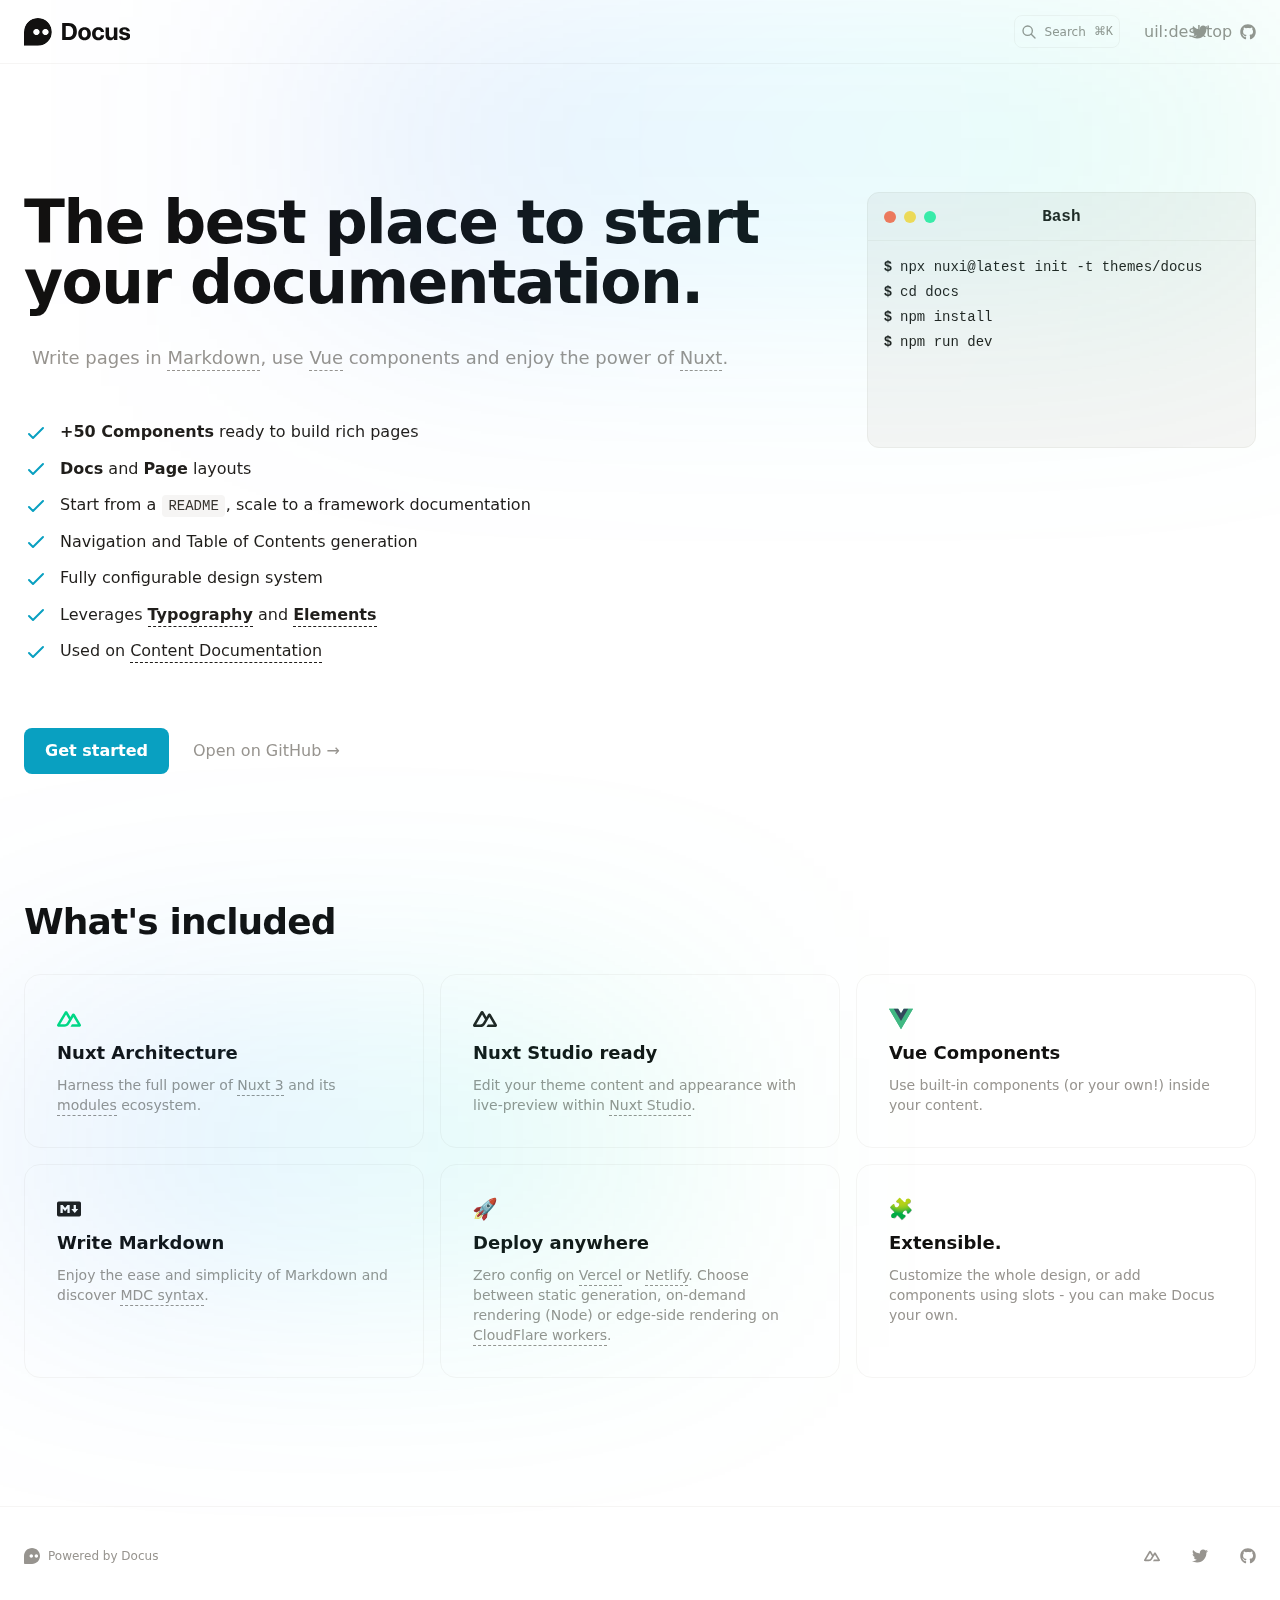
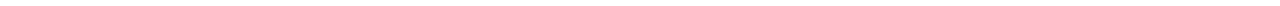
==== commit c221dfcc: "Deploying to gh-pages from @ farnabaz/docus-dev-6@d955dcdbc79cb96156dbae95147ed6fd276d21f1 🚀" ====
--- a/index.html
+++ b/index.html
@@ -1,13 +1,76 @@
-<!DOCTYPE html>
-<html lang="en">
-<head><meta charset="utf-8">
+<!DOCTYPE html><html  lang="en"><head><meta charset="utf-8">
+<meta name="viewport" content="width=device-width, initial-scale=1">
 <title>Home · Docus</title>
-<meta name="viewport" content="width=device-width, initial-scale=1">
 <meta name="twitter:card" content="summary_large_image">
 <meta name="description" content="The best place to start your documentation.">
 <meta property="og:description" content="The best place to start your documentation.">
 <meta property="og:image" content="https://user-images.githubusercontent.com/904724/185365452-87b7ca7b-6030-4813-a2db-5e65c785bf88.png">
-<meta property="og:title" content="Home"><link rel="preload" as="fetch" crossorigin="anonymous" href="/_payload.json"><style id="pinceau-theme">@media { :root {--pinceau-mq: initial; --docus-loadingBar-gradientColorStop3: #0047e1;--docus-loadingBar-gradientColorStop2: #34cdfe;--docus-loadingBar-gradientColorStop1: #00dc82;--docus-loadingBar-height: 3px;--docus-readableLine: 78ch;--docus-footer-height: 145px;--docus-header-height: 64px;--prose-code-inline-padding: 0.2rem 0.375rem 0.2rem 0.375rem;--prose-code-block-backdropFilter: contrast(1);--prose-code-block-border-style: solid;--prose-code-block-border-width: 1px;--prose-tbody-tr-borderBottom-style: dashed;--prose-tbody-tr-borderBottom-width: 1px;--prose-th-textAlign: inherit;--prose-thead-borderBottom-style: solid;--prose-thead-borderBottom-width: 1px;--prose-thead-border-style: solid;--prose-thead-border-width: 0px;--prose-table-textAlign: start;--prose-hr-width: 1px;--prose-hr-style: solid;--prose-li-listStylePosition: outside;--prose-ol-li-markerColor: currentColor;--prose-ol-paddingInlineStart: 21px;--prose-ol-listStyleType: decimal;--prose-ul-li-markerColor: currentColor;--prose-ul-paddingInlineStart: 21px;--prose-ul-listStyleType: disc;--prose-blockquote-border-style: solid;--prose-blockquote-border-width: 4px;--prose-blockquote-quotes: '201C' '201D' '2018' '2019';--prose-blockquote-paddingInlineStart: 24px;--prose-a-code-color-hover: currentColor;--prose-a-code-color-static: currentColor;--prose-a-hasCode-borderBottom: none;--prose-a-border-distance: 2px;--prose-a-border-color-hover: currentColor;--prose-a-border-color-static: currentColor;--prose-a-border-style-hover: solid;--prose-a-border-style-static: dashed;--prose-a-border-width: 1px;--prose-a-color-static: inherit;--prose-a-textDecoration: none;--prose-h6-margin: 3rem 0 2rem;--prose-h5-margin: 3rem 0 2rem;--prose-h4-margin: 3rem 0 2rem;--prose-h3-margin: 3rem 0 2rem;--prose-h2-margin: 3rem 0 2rem;--prose-h1-margin: 0 0 2rem;--typography-lead-loose: 2;--typography-lead-relaxed: 1.625;--typography-lead-normal: 1.5;--typography-lead-snug: 1.375;--typography-lead-tight: 1.25;--typography-lead-none: 1;--typography-lead-10: 2.5rem;--typography-lead-9: 2.25rem;--typography-lead-8: 2rem;--typography-lead-7: 1.75rem;--typography-lead-6: 1.5rem;--typography-lead-5: 1.25rem;--typography-lead-4: 1rem;--typography-lead-3: .75rem;--typography-lead-2: .5rem;--typography-lead-1: .025rem;--typography-fontWeight-black: 900;--typography-fontWeight-extrabold: 800;--typography-fontWeight-bold: 700;--typography-fontWeight-semibold: 600;--typography-fontWeight-medium: 500;--typography-fontWeight-normal: 400;--typography-fontWeight-light: 300;--typography-fontWeight-extralight: 200;--typography-fontWeight-thin: 100;--typography-fontSize-9xl: 128px;--typography-fontSize-8xl: 96px;--typography-fontSize-7xl: 72px;--typography-fontSize-6xl: 60px;--typography-fontSize-5xl: 48px;--typography-fontSize-4xl: 36px;--typography-fontSize-3xl: 30px;--typography-fontSize-2xl: 24px;--typography-fontSize-xl: 20px;--typography-fontSize-lg: 18px;--typography-fontSize-base: 16px;--typography-fontSize-sm: 14px;--typography-fontSize-xs: 12px;--typography-letterSpacing-wide: 0.025em;--typography-letterSpacing-tight: -0.025em;--typography-verticalMargin-base: 24px;--typography-verticalMargin-sm: 16px;--elements-border-secondary-hover: [object Object];--elements-backdrop-background: #fffc;--elements-backdrop-filter: saturate(200%) blur(20px);--elements-container-maxWidth: 80rem;--lead-loose: 2;--lead-relaxed: 1.625;--lead-normal: 1.5;--lead-snug: 1.375;--lead-tight: 1.25;--lead-none: 1;--lead-10: 2.5rem;--lead-9: 2.25rem;--lead-8: 2rem;--lead-7: 1.75rem;--lead-6: 1.5rem;--lead-5: 1.25rem;--lead-4: 1rem;--lead-3: .75rem;--lead-2: .5rem;--lead-1: .025rem;--letterSpacing-widest: 0.1em;--letterSpacing-wider: 0.05em;--letterSpacing-wide: 0.025em;--letterSpacing-normal: 0em;--letterSpacing-tight: -0.025em;--letterSpacing-tighter: -0.05em;--fontSize-9xl: 8rem;--fontSize-8xl: 6rem;--fontSize-7xl: 4.5rem;--fontSize-6xl: 3.75rem;--fontSize-5xl: 3rem;--fontSize-4xl: 2.25rem;--fontSize-3xl: 1.875rem;--fontSize-2xl: 1.5rem;--fontSize-xl: 1.25rem;--fontSize-lg: 1.125rem;--fontSize-base: 1rem;--fontSize-sm: 0.875rem;--fontSize-xs: 0.75rem;--fontWeight-black: 900;--fontWeight-extrabold: 800;--fontWeight-bold: 700;--fontWeight-semibold: 600;--fontWeight-medium: 500;--fontWeight-normal: 400;--fontWeight-light: 300;--fontWeight-extralight: 200;--fontWeight-thin: 100;--font-mono: ui-monospace, SFMono-Regular, Menlo, Monaco, Consolas, Liberation Mono, Courier New, monospace;--font-serif: ui-serif, Georgia, Cambria, Times New Roman, Times, serif;--font-sans: ui-sans-serif, system-ui, -apple-system, BlinkMacSystemFont, Segoe UI, Roboto, Helvetica Neue, Arial, Noto Sans, sans-serif, Apple Color Emoji, Segoe UI Emoji, Segoe UI Symbol, Noto Color Emoji;--opacity-total: 1;--opacity-high: 0.8;--opacity-medium: 0.5;--opacity-soft: 0.3;--opacity-light: 0.15;--opacity-bright: 0.1;--opacity-noOpacity: 0;--borderWidth-lg: 3px;--borderWidth-md: 2px;--borderWidth-sm: 1px;--borderWidth-noBorder: 0;--space-rem-875: 0.875rem;--space-rem-625: 0.625rem;--space-rem-375: 0.375rem;--space-rem-125: 0.125rem;--space-px: 1px;--space-128: 32rem;--space-96: 24rem;--space-80: 20rem;--space-72: 18rem;--space-64: 16rem;--space-60: 15rem;--space-56: 14rem;--space-52: 13rem;--space-48: 12rem;--space-44: 11rem;--space-40: 10rem;--space-36: 9rem;--space-32: 8rem;--space-28: 7rem;--space-24: 6rem;--space-20: 5rem;--space-16: 4rem;--space-14: 3.5rem;--space-12: 3rem;--space-11: 2.75rem;--space-10: 2.5rem;--space-9: 2.25rem;--space-8: 2rem;--space-7: 1.75rem;--space-6: 1.5rem;--space-5: 1.25rem;--space-4: 1rem;--space-3: 0.75rem;--space-2: 0.5rem;--space-1: 0.25rem;--space-0: 0px;--size-full: 100%;--size-7xl: 80rem;--size-6xl: 72rem;--size-5xl: 64rem;--size-4xl: 56rem;--size-3xl: 48rem;--size-2xl: 42rem;--size-xl: 36rem;--size-lg: 32rem;--size-md: 28rem;--size-sm: 24rem;--size-xs: 20rem;--size-200: 200px;--size-104: 104px;--size-80: 80px;--size-64: 64px;--size-56: 56px;--size-48: 48px;--size-40: 40px;--size-32: 32px;--size-24: 24px;--size-20: 20px;--size-16: 16px;--size-12: 12px;--size-8: 8px;--size-6: 6px;--size-4: 4px;--size-2: 2px;--size-0: 0px;--radii-full: 9999px;--radii-3xl: 1.75rem;--radii-2xl: 1.5rem;--radii-xl: 1rem;--radii-lg: 0.75rem;--radii-md: 0.5rem;--radii-sm: 0.375rem;--radii-xs: 0.25rem;--radii-2xs: 0.125rem;--radii-none: 0px;--shadow-none: 0px 0px 0px 0px transparent;--height-screen: 100vh;--width-screen: 100vw;--color-primary-900: #001A1F;--color-primary-800: #00232B;--color-primary-700: #024757;--color-primary-600: #09A0C1;--color-primary-500: #1AD6FF;--color-primary-400: #55E1FF;--color-primary-300: #82E3FF;--color-primary-200: #C5F2FF;--color-primary-100: #DCF7FF;--color-primary-50: #F1FCFF;--color-ruby-900: #380011;--color-ruby-800: #700021;--color-ruby-700: #a90032;--color-ruby-600: #e10043;--color-ruby-500: #ff1a5e;--color-ruby-400: #ff4079;--color-ruby-300: #ff6694;--color-ruby-200: #ff8dae;--color-ruby-100: #ffb3c9;--color-ruby-50: #ffd9e4;--color-pink-900: #380025;--color-pink-800: #70004b;--color-pink-700: #a90070;--color-pink-600: #e10095;--color-pink-500: #ff1ab2;--color-pink-400: #ff40bf;--color-pink-300: #ff66cc;--color-pink-200: #ff8dd8;--color-pink-100: #ffb3e5;--color-pink-50: #ffd9f2;--color-purple-900: #190038;--color-purple-800: #330070;--color-purple-700: #4c00a9;--color-purple-600: #6500e1;--color-purple-500: #811aff;--color-purple-400: #9640ff;--color-purple-300: #ab66ff;--color-purple-200: #c08dff;--color-purple-100: #d5b3ff;--color-purple-50: #ead9ff;--color-royalblue-900: #0b0531;--color-royalblue-800: #160a62;--color-royalblue-700: #211093;--color-royalblue-600: #2c15c4;--color-royalblue-500: #4127e8;--color-royalblue-400: #614bec;--color-royalblue-300: #806ff0;--color-royalblue-200: #a093f3;--color-royalblue-100: #c0b7f7;--color-royalblue-50: #dfdbfb;--color-indigoblue-900: #001238;--color-indigoblue-800: #002370;--color-indigoblue-700: #0035a9;--color-indigoblue-600: #0047e1;--color-indigoblue-500: #1a62ff;--color-indigoblue-400: #407cff;--color-indigoblue-300: #6696ff;--color-indigoblue-200: #8db0ff;--color-indigoblue-100: #b3cbff;--color-indigoblue-50: #d9e5ff;--color-blue-900: #00131D;--color-blue-800: #002235;--color-blue-700: #014267;--color-blue-600: #0069A6;--color-blue-500: #1AADFF;--color-blue-400: #64C7FF;--color-blue-300: #A1DDFF;--color-blue-200: #C6EAFF;--color-blue-100: #DFF3FF;--color-blue-50: #F2FAFF;--color-lightblue-900: #002e38;--color-lightblue-800: #005c70;--color-lightblue-700: #008aa9;--color-lightblue-600: #00b9e1;--color-lightblue-500: #1ad6ff;--color-lightblue-400: #40ddff;--color-lightblue-300: #66e4ff;--color-lightblue-200: #8deaff;--color-lightblue-100: #b3f1ff;--color-lightblue-50: #d9f8ff;--color-teal-900: #062a28;--color-teal-800: #0b544f;--color-teal-700: #117d77;--color-teal-600: #16a79e;--color-teal-500: #1cd1c6;--color-teal-400: #36e4da;--color-teal-300: #5fe9e1;--color-teal-200: #87efe9;--color-teal-100: #aff4f0;--color-teal-50: #d7faf8;--color-pear-900: #2a2b09;--color-pear-800: #545512;--color-pear-700: #7e801b;--color-pear-600: #a8aa24;--color-pear-500: #d0d32f;--color-pear-400: #d8da52;--color-pear-300: #e0e274;--color-pear-200: #e8e997;--color-pear-100: #eff0ba;--color-pear-50: #f7f8dc;--color-red-900: #1C0301;--color-red-800: #340A01;--color-red-700: #701704;--color-red-600: #BB2402;--color-red-500: #FF3B10;--color-red-400: #FF7353;--color-red-300: #FFA692;--color-red-200: #FFDED7;--color-red-100: #FFF3F0;--color-red-50: #FFF9F8;--color-orange-900: #381800;--color-orange-800: #702f00;--color-orange-700: #a94700;--color-orange-600: #e15e00;--color-orange-500: #ff7a1a;--color-orange-400: #ff9040;--color-orange-300: #ffa666;--color-orange-200: #ffbd8d;--color-orange-100: #ffd3b3;--color-orange-50: #ffe9d9;--color-yellow-900: #1B1500;--color-yellow-800: #292100;--color-yellow-700: #614E02;--color-yellow-600: #CBA408;--color-yellow-500: #FBCA05;--color-yellow-400: #FFDC4E;--color-yellow-300: #FFE372;--color-yellow-200: #FFF0B1;--color-yellow-100: #FFF6D3;--color-yellow-50: #FFFCEE;--color-green-900: #00190F;--color-green-800: #002817;--color-green-700: #006037;--color-green-600: #00B467;--color-green-500: #0DD885;--color-green-400: #3CEEA5;--color-green-300: #86FBCB;--color-green-200: #C3FFE6;--color-green-100: #DEFFF1;--color-green-50: #ECFFF7;--color-gray-900: #121110;--color-gray-800: #201E1B;--color-gray-700: #36332E;--color-gray-600: #67635D;--color-gray-500: #97948F;--color-gray-400: #ADA9A4;--color-gray-300: #DBD9D3;--color-gray-200: #ECEBE8;--color-gray-100: #F6F5F4;--color-gray-50: #FBFBFB;--color-black: #0B0A0A;--color-white: #ffffff;--media-portrait: only screen and (orientation: portrait);--media-landscape: only screen and (orientation: landscape);--media-rm: (prefers-reduced-motion: reduce);--media-2xl: (min-width: 1536px);--media-xl: (min-width: 1280px);--media-lg: (min-width: 1024px);--media-md: (min-width: 768px);--media-sm: (min-width: 640px);--media-xs: (min-width: 475px);--docus-footer-padding: var(--space-4) 0;--docus-header-title-color-hover: var(--color-primary-500);--docus-header-title-color-static: var(--color-gray-900);--docus-header-title-fontWeight: var(--fontWeight-bold);--docus-header-title-fontSize: var(--fontSize-2xl);--docus-header-logo-height: var(--space-6);--docus-body-fontFamily: var(--font-sans);--docus-body-color: var(--color-gray-800);--docus-body-backgroundColor: var(--color-white);--prose-code-inline-fontWeight: var(--typography-fontWeight-normal);--prose-code-inline-fontSize: var(--typography-fontSize-sm);--prose-code-inline-borderRadius: var(--radii-xs);--prose-code-block-pre-padding: var(--typography-verticalMargin-sm);--prose-code-block-margin: var(--typography-verticalMargin-base) 0;--prose-code-block-fontSize: var(--typography-fontSize-sm);--prose-tbody-code-inline-fontSize: var(--typography-fontSize-sm);--prose-tbody-td-padding: var(--typography-verticalMargin-sm);--prose-th-fontWeight: var(--typography-fontWeight-semibold);--prose-th-padding: 0 var(--typography-verticalMargin-sm) var(--typography-verticalMargin-sm) var(--typography-verticalMargin-sm);--prose-table-lineHeight: var(--typography-lead-6);--prose-table-fontSize: var(--typography-fontSize-sm);--prose-table-margin: var(--typography-verticalMargin-base) 0;--prose-hr-margin: var(--typography-verticalMargin-base) 0;--prose-li-margin: var(--typography-verticalMargin-sm) 0;--prose-ol-margin: var(--typography-verticalMargin-base) 0;--prose-ul-margin: var(--typography-verticalMargin-base) 0;--prose-blockquote-margin: var(--typography-verticalMargin-base) 0;--prose-a-code-border-style: var(--prose-a-border-style-static);--prose-a-code-border-width: var(--prose-a-border-width);--prose-a-fontWeight: var(--typography-fontWeight-medium);--prose-img-margin: var(--typography-verticalMargin-base) 0;--prose-strong-fontWeight: var(--typography-fontWeight-semibold);--prose-h6-iconSize: var(--typography-fontSize-base);--prose-h6-fontWeight: var(--typography-fontWeight-semibold);--prose-h6-lineHeight: var(--typography-lead-normal);--prose-h6-fontSize: var(--typography-fontSize-lg);--prose-h5-iconSize: var(--typography-fontSize-lg);--prose-h5-fontWeight: var(--typography-fontWeight-semibold);--prose-h5-lineHeight: var(--typography-lead-snug);--prose-h5-fontSize: var(--typography-fontSize-xl);--prose-h4-iconSize: var(--typography-fontSize-lg);--prose-h4-letterSpacing: var(--typography-letterSpacing-tight);--prose-h4-fontWeight: var(--typography-fontWeight-semibold);--prose-h4-lineHeight: var(--typography-lead-snug);--prose-h4-fontSize: var(--typography-fontSize-2xl);--prose-h3-iconSize: var(--typography-fontSize-xl);--prose-h3-letterSpacing: var(--typography-letterSpacing-tight);--prose-h3-fontWeight: var(--typography-fontWeight-semibold);--prose-h3-lineHeight: var(--typography-lead-snug);--prose-h3-fontSize: var(--typography-fontSize-3xl);--prose-h2-iconSize: var(--typography-fontSize-2xl);--prose-h2-letterSpacing: var(--typography-letterSpacing-tight);--prose-h2-fontWeight: var(--typography-fontWeight-semibold);--prose-h2-lineHeight: var(--typography-lead-tight);--prose-h2-fontSize: var(--typography-fontSize-4xl);--prose-h1-iconSize: var(--typography-fontSize-3xl);--prose-h1-letterSpacing: var(--typography-letterSpacing-tight);--prose-h1-fontWeight: var(--typography-fontWeight-bold);--prose-h1-lineHeight: var(--typography-lead-tight);--prose-h1-fontSize: var(--typography-fontSize-5xl);--prose-p-br-margin: var(--typography-verticalMargin-base) 0 0 0;--prose-p-margin: var(--typography-verticalMargin-base) 0;--prose-p-lineHeight: var(--typography-lead-normal);--prose-p-fontSize: var(--typography-fontSize-base);--typography-color-secondary-900: var(--color-gray-900);--typography-color-secondary-800: var(--color-gray-800);--typography-color-secondary-700: var(--color-gray-700);--typography-color-secondary-600: var(--color-gray-600);--typography-color-secondary-500: var(--color-gray-500);--typography-color-secondary-400: var(--color-gray-400);--typography-color-secondary-300: var(--color-gray-300);--typography-color-secondary-200: var(--color-gray-200);--typography-color-secondary-100: var(--color-gray-100);--typography-color-secondary-50: var(--color-gray-50);--typography-color-primary-900: var(--color-primary-900);--typography-color-primary-800: var(--color-primary-800);--typography-color-primary-700: var(--color-primary-700);--typography-color-primary-600: var(--color-primary-600);--typography-color-primary-500: var(--color-primary-500);--typography-color-primary-400: var(--color-primary-400);--typography-color-primary-300: var(--color-primary-300);--typography-color-primary-200: var(--color-primary-200);--typography-color-primary-100: var(--color-primary-100);--typography-color-primary-50: var(--color-primary-50);--typography-font-code: var(--font-mono);--typography-font-body: var(--font-sans);--typography-font-display: var(--font-sans);--typography-body-backgroundColor: var(--color-white);--typography-body-color: var(--color-black);--elements-state-danger-borderColor-secondary: var(--color-red-200);--elements-state-danger-borderColor-primary: var(--color-red-100);--elements-state-danger-backgroundColor-secondary: var(--color-red-100);--elements-state-danger-backgroundColor-primary: var(--color-red-50);--elements-state-danger-color-secondary: var(--color-red-600);--elements-state-danger-color-primary: var(--color-red-500);--elements-state-warning-borderColor-secondary: var(--color-yellow-200);--elements-state-warning-borderColor-primary: var(--color-yellow-100);--elements-state-warning-backgroundColor-secondary: var(--color-yellow-100);--elements-state-warning-backgroundColor-primary: var(--color-yellow-50);--elements-state-warning-color-secondary: var(--color-yellow-700);--elements-state-warning-color-primary: var(--color-yellow-600);--elements-state-success-borderColor-secondary: var(--color-green-200);--elements-state-success-borderColor-primary: var(--color-green-100);--elements-state-success-backgroundColor-secondary: var(--color-green-100);--elements-state-success-backgroundColor-primary: var(--color-green-50);--elements-state-success-color-secondary: var(--color-green-600);--elements-state-success-color-primary: var(--color-green-500);--elements-state-info-borderColor-secondary: var(--color-blue-200);--elements-state-info-borderColor-primary: var(--color-blue-100);--elements-state-info-backgroundColor-secondary: var(--color-blue-100);--elements-state-info-backgroundColor-primary: var(--color-blue-50);--elements-state-info-color-secondary: var(--color-blue-600);--elements-state-info-color-primary: var(--color-blue-500);--elements-state-primary-borderColor-secondary: var(--color-primary-200);--elements-state-primary-borderColor-primary: var(--color-primary-100);--elements-state-primary-backgroundColor-secondary: var(--color-primary-100);--elements-state-primary-backgroundColor-primary: var(--color-primary-50);--elements-state-primary-color-secondary: var(--color-primary-700);--elements-state-primary-color-primary: var(--color-primary-600);--elements-surface-secondary-backgroundColor: var(--color-gray-200);--elements-surface-primary-backgroundColor: var(--color-gray-100);--elements-surface-background-base: var(--color-gray-100);--elements-border-secondary-static: var(--color-gray-200);--elements-border-primary-hover: var(--color-gray-200);--elements-border-primary-static: var(--color-gray-100);--elements-container-padding-md: var(--space-6);--elements-container-padding-sm: var(--space-6);--elements-container-padding-xs: var(--space-4);--elements-container-padding-mobile: var(--space-4);--elements-text-secondary-color-hover: var(--color-gray-700);--elements-text-secondary-color-static: var(--color-gray-500);--elements-text-primary-color-static: var(--color-gray-900);--text-6xl-lineHeight: var(--lead-none);--text-6xl-fontSize: var(--fontSize-6xl);--text-5xl-lineHeight: var(--lead-none);--text-5xl-fontSize: var(--fontSize-5xl);--text-4xl-lineHeight: var(--lead-10);--text-4xl-fontSize: var(--fontSize-4xl);--text-3xl-lineHeight: var(--lead-9);--text-3xl-fontSize: var(--fontSize-3xl);--text-2xl-lineHeight: var(--lead-8);--text-2xl-fontSize: var(--fontSize-2xl);--text-xl-lineHeight: var(--lead-7);--text-xl-fontSize: var(--fontSize-xl);--text-lg-lineHeight: var(--lead-7);--text-lg-fontSize: var(--fontSize-lg);--text-base-lineHeight: var(--lead-6);--text-base-fontSize: var(--fontSize-base);--text-sm-lineHeight: var(--lead-5);--text-sm-fontSize: var(--fontSize-sm);--text-xs-lineHeight: var(--lead-4);--text-xs-fontSize: var(--fontSize-xs);--color-shadow: var(--color-gray-400);--color-secondary-900: var(--color-gray-900);--color-secondary-800: var(--color-gray-800);--color-secondary-700: var(--color-gray-700);--color-secondary-600: var(--color-gray-600);--color-secondary-500: var(--color-gray-500);--color-secondary-400: var(--color-gray-400);--color-secondary-300: var(--color-gray-300);--color-secondary-200: var(--color-gray-200);--color-secondary-100: var(--color-gray-100);--color-secondary-50: var(--color-gray-50);--prose-code-inline-backgroundColor: var(--typography-color-secondary-100);--prose-code-inline-color: var(--typography-color-secondary-700);--prose-code-block-backgroundColor: var(--typography-color-secondary-100);--prose-code-block-color: var(--typography-color-secondary-700);--prose-code-block-border-color: var(--typography-color-secondary-200);--prose-tbody-tr-borderBottom-color: var(--typography-color-secondary-200);--prose-th-color: var(--typography-color-secondary-600);--prose-thead-borderBottom-color: var(--typography-color-secondary-200);--prose-thead-border-color: var(--typography-color-secondary-300);--prose-hr-color: var(--typography-color-secondary-200);--prose-blockquote-border-color: var(--typography-color-secondary-200);--prose-blockquote-color: var(--typography-color-secondary-500);--prose-a-code-background-hover: var(--typography-color-primary-50);--prose-a-code-border-color-hover: var(--typography-color-primary-500);--prose-a-code-border-color-static: var(--typography-color-secondary-400);--prose-a-color-hover: var(--typography-color-primary-500);--shadow-2xl: 0px 25px 50px -12px var(--color-shadow);--shadow-xl: 0px 20px 25px -5px var(--color-shadow), 0px 8px 10px -6px var(--color-shadow);--shadow-lg: 0px 10px 15px -3px var(--color-shadow), 0px 4px 6px -4px var(--color-shadow);--shadow-md: 0px 4px 6px -1px var(--color-shadow), 0px 2px 4px -2px var(--color-shadow);--shadow-sm: 0px 1px 3px 0px var(--color-shadow), 0px 1px 2px -1px var(--color-shadow);--shadow-xs: 0px 1px 2px 0px var(--color-shadow); } }@media { :root.dark {--pinceau-mq: dark; --prose-code-block-backdropFilter: contrast(1);--prose-ol-li-markerColor: currentColor;--prose-ul-li-markerColor: currentColor;--prose-a-code-color-hover: currentColor;--prose-a-code-color-static: currentColor;--prose-a-border-color-hover: currentColor;--prose-a-border-color-static: currentColor;--prose-a-color-static: inherit;--elements-backdrop-background: #0c0d0ccc;--docus-header-title-color-static: var(--color-gray-100);--docus-body-color: var(--color-gray-200);--docus-body-backgroundColor: var(--color-black);--typography-body-backgroundColor: var(--color-black);--typography-body-color: var(--color-white);--elements-state-danger-borderColor-secondary: var(--color-red-700);--elements-state-danger-borderColor-primary: var(--color-red-800);--elements-state-danger-backgroundColor-secondary: var(--color-red-800);--elements-state-danger-backgroundColor-primary: var(--color-red-900);--elements-state-danger-color-secondary: var(--color-red-200);--elements-state-danger-color-primary: var(--color-red-300);--elements-state-warning-borderColor-secondary: var(--color-yellow-700);--elements-state-warning-borderColor-primary: var(--color-yellow-800);--elements-state-warning-backgroundColor-secondary: var(--color-yellow-800);--elements-state-warning-backgroundColor-primary: var(--color-yellow-900);--elements-state-warning-color-secondary: var(--color-yellow-200);--elements-state-warning-color-primary: var(--color-yellow-400);--elements-state-success-borderColor-secondary: var(--color-green-700);--elements-state-success-borderColor-primary: var(--color-green-800);--elements-state-success-backgroundColor-secondary: var(--color-green-800);--elements-state-success-backgroundColor-primary: var(--color-green-900);--elements-state-success-color-secondary: var(--color-green-200);--elements-state-success-color-primary: var(--color-green-400);--elements-state-info-borderColor-secondary: var(--color-blue-700);--elements-state-info-borderColor-primary: var(--color-blue-800);--elements-state-info-backgroundColor-secondary: var(--color-blue-800);--elements-state-info-backgroundColor-primary: var(--color-blue-900);--elements-state-info-color-secondary: var(--color-blue-200);--elements-state-info-color-primary: var(--color-blue-400);--elements-state-primary-borderColor-secondary: var(--color-primary-700);--elements-state-primary-borderColor-primary: var(--color-primary-800);--elements-state-primary-backgroundColor-secondary: var(--color-primary-800);--elements-state-primary-backgroundColor-primary: var(--color-primary-900);--elements-state-primary-color-secondary: var(--color-primary-200);--elements-state-primary-color-primary: var(--color-primary-400);--elements-surface-secondary-backgroundColor: var(--color-gray-800);--elements-surface-primary-backgroundColor: var(--color-gray-900);--elements-surface-background-base: var(--color-gray-900);--elements-border-secondary-static: var(--color-gray-800);--elements-border-primary-hover: var(--color-gray-800);--elements-border-primary-static: var(--color-gray-900);--elements-text-secondary-color-hover: var(--color-gray-200);--elements-text-secondary-color-static: var(--color-gray-400);--elements-text-primary-color-static: var(--color-gray-50);--color-shadow: var(--color-gray-800);--prose-code-inline-backgroundColor: var(--typography-color-secondary-800);--prose-code-inline-color: var(--typography-color-secondary-200);--prose-code-block-backgroundColor: var(--typography-color-secondary-900);--prose-code-block-color: var(--typography-color-secondary-200);--prose-code-block-border-color: var(--typography-color-secondary-800);--prose-tbody-tr-borderBottom-color: var(--typography-color-secondary-800);--prose-th-color: var(--typography-color-secondary-400);--prose-thead-borderBottom-color: var(--typography-color-secondary-800);--prose-thead-border-color: var(--typography-color-secondary-600);--prose-hr-color: var(--typography-color-secondary-800);--prose-blockquote-border-color: var(--typography-color-secondary-700);--prose-blockquote-color: var(--typography-color-secondary-400);--prose-a-code-background-hover: var(--typography-color-primary-900);--prose-a-code-border-color-hover: var(--typography-color-primary-600);--prose-a-code-border-color-static: var(--typography-color-secondary-600);--prose-a-color-hover: var(--typography-color-primary-400); } }@media (min-width: 640px) { :root {--pinceau-mq: sm; --docus-footer-height: 100px;--docus-header-logo-height: var(--space-7); } }</style><style id="pinceau-runtime-hydratable">@media{.phy[--]{--puid:U_GvOa-v;}.pv-Y_OKY1{padding-left:var(--elements-container-padding-mobile);padding-right:var(--elements-container-padding-mobile);}@media (min-width: 475px){.pv-Y_OKY1{padding-left:var(--elements-container-padding-xs);padding-right:var(--elements-container-padding-xs);}}@media (min-width: 640px){.pv-Y_OKY1{padding-left:var(--elements-container-padding-sm);padding-right:var(--elements-container-padding-sm);}}@media (min-width: 768px){.pv-Y_OKY1{padding-left:var(--elements-container-padding-md);padding-right:var(--elements-container-padding-md);}}} @media{.phy[--]{--puid:esx4Rs-v;}.pv-X1E_8-{max-width:var(--elements-container-maxWidth);padding-left:var(--elements-container-padding-mobile);padding-right:var(--elements-container-padding-mobile);}@media (min-width: 475px){.pv-X1E_8-{padding-left:var(--elements-container-padding-xs);padding-right:var(--elements-container-padding-xs);}}@media (min-width: 640px){.pv-X1E_8-{padding-left:var(--elements-container-padding-sm);padding-right:var(--elements-container-padding-sm);}}@media (min-width: 768px){.pv-X1E_8-{padding-left:var(--elements-container-padding-md);padding-right:var(--elements-container-padding-md);}}} @media{.phy[--]{--puid:r_EeHw-c;}.pc-r_EeHw[data-v-139a2d4a]{---c-cn-top:0;---eih-inset-inline-start:auto;---if-b-inset-inline-end:0px;---ss-e-z-index:10;---wj8-max-width:75%;---t33-height:10rem;---jfd-filter:blur(150px);---y-uj-background:linear-gradient(97.62deg, rgba(0, 71, 225, 0.22) 2.27%, rgba(26, 214, 255, 0.22) 50.88%, rgba(0, 220, 130, 0.22) 98.48%);}} @media{.phy[--]{--puid:6757v_-c;}.pc-6757v_[data-v-614b3880]{---ym9-button-primary:var(--color-primary-600);---a23-button-secondary:var(--color-primary-500);}} @media{.phy[--]{--puid:6757v_-v;}.pv-a6ZTuu{padding:var(--space-rem-625) var(--space-5);font-size:var(--text-base-fontSize);line-height:var(--text-base-lineHeight);}} @media{.phy[--]{--puid:GsDnH--c;}.pc-GsDnH-[data-v-139a2d4a]{---c-cn-top:10rem;---eih-inset-inline-start:0px;---if-b-inset-inline-end:auto;---ss-e-z-index:10;---wj8-max-width:40rem;---t33-height:10rem;---jfd-filter:blur(140px);---y-uj-background:linear-gradient(97.62deg, rgba(0, 71, 225, 0.22) 2.27%, rgba(26, 214, 255, 0.22) 50.88%, rgba(0, 220, 130, 0.22) 98.48%);}} </style><link rel="modulepreload" as="script" crossorigin href="/_nuxt/entry.138ef2fe.js"><link rel="preload" as="style" href="/_nuxt/entry.1de0b679.css"><link rel="modulepreload" as="script" crossorigin href="/_nuxt/document-driven.26b6af04.js"><link rel="modulepreload" as="script" crossorigin href="/_nuxt/DocumentDrivenEmpty.c79c2ada.js"><link rel="modulepreload" as="script" crossorigin href="/_nuxt/ContentRenderer.887dd93a.js"><link rel="modulepreload" as="script" crossorigin href="/_nuxt/ContentRendererMarkdown.d403cc4d.js"><link rel="modulepreload" as="script" crossorigin href="/_nuxt/DocumentDrivenNotFound.22b135f9.js"><link rel="preload" as="style" href="/_nuxt/DocumentDrivenNotFound.d0e8269f.css"><link rel="modulepreload" as="script" crossorigin href="/_nuxt/ButtonLink.fc944bf1.js"><link rel="preload" as="style" href="/_nuxt/ButtonLink.74c3aea5.css"><link rel="modulepreload" as="script" crossorigin href="/_nuxt/ContentSlot.4929beca.js"><link rel="modulepreload" as="script" crossorigin href="/_nuxt/page.7b2ae575.js"><link rel="preload" as="style" href="/_nuxt/page.b205ec83.css"><link rel="modulepreload" as="script" crossorigin href="/_nuxt/IconDocus.8ab99afc.js"><link rel="modulepreload" as="script" crossorigin href="/_nuxt/Ellipsis.5d383f26.js"><link rel="preload" as="style" href="/_nuxt/Ellipsis.eca0c66a.css"><link rel="modulepreload" as="script" crossorigin href="/_nuxt/BlockHero.932b65fa.js"><link rel="preload" as="style" href="/_nuxt/BlockHero.159952b0.css"><link rel="modulepreload" as="script" crossorigin href="/_nuxt/Terminal.647e7864.js"><link rel="preload" as="style" href="/_nuxt/Terminal.2f29184f.css"><link rel="modulepreload" as="script" crossorigin href="/_nuxt/index.c523da14.js"><link rel="modulepreload" as="script" crossorigin href="/_nuxt/VideoPlayer.3e06b71c.js"><link rel="preload" as="style" href="/_nuxt/VideoPlayer.f1611332.css"><link rel="modulepreload" as="script" crossorigin href="/_nuxt/NuxtImg.vue.388eadaf.js"><link rel="modulepreload" as="script" crossorigin href="/_nuxt/ProseA.da1f72ec.js"><link rel="preload" as="style" href="/_nuxt/ProseA.baee409d.css"><link rel="modulepreload" as="script" crossorigin href="/_nuxt/List.3b975279.js"><link rel="preload" as="style" href="/_nuxt/List.06ab62c2.css"><link rel="modulepreload" as="script" crossorigin href="/_nuxt/ProseStrong.d9d15274.js"><link rel="preload" as="style" href="/_nuxt/ProseStrong.b01d4b3b.css"><link rel="modulepreload" as="script" crossorigin href="/_nuxt/ProseCodeInline.8f41fe78.js"><link rel="preload" as="style" href="/_nuxt/ProseCodeInline.873c7ac7.css"><link rel="modulepreload" as="script" crossorigin href="/_nuxt/CardGrid.ae1bb90f.js"><link rel="preload" as="style" href="/_nuxt/CardGrid.0dc99038.css"><link rel="modulepreload" as="script" crossorigin href="/_nuxt/Card.1322cfbf.js"><link rel="preload" as="style" href="/_nuxt/Card.6d4d1e95.css"><link rel="modulepreload" as="script" crossorigin href="/_nuxt/IconNuxtStudio.a4148504.js"><link rel="preload" as="style" href="/_nuxt/IconNuxtStudio.18603c63.css"><link rel="prefetch" as="style" href="/_nuxt/DocsPageLayout.bb11d74b.css"><link rel="prefetch" as="style" href="/_nuxt/DocsAside.040d218a.css"><link rel="prefetch" as="style" href="/_nuxt/Alert.dcca94b5.css"><link rel="prefetch" as="style" href="/_nuxt/DocsPageBottom.e85f49d2.css"><link rel="prefetch" as="style" href="/_nuxt/DocsPrevNext.880e5371.css"><link rel="prefetch" as="style" href="/_nuxt/DocsToc.e4e7d7b5.css"><link rel="prefetch" as="style" href="/_nuxt/DocsTocLinks.1c06e2f2.css"><link rel="prefetch" as="script" crossorigin href="/_nuxt/default.2bae8351.js"><link rel="prefetch" as="script" crossorigin href="/_nuxt/DocsPageLayout.5af836df.js"><link rel="prefetch" as="script" crossorigin href="/_nuxt/DocsAside.c3b1f0b9.js"><link rel="prefetch" as="script" crossorigin href="/_nuxt/Alert.be4eec02.js"><link rel="prefetch" as="script" crossorigin href="/_nuxt/DocsPageBottom.c421adaa.js"><link rel="prefetch" as="script" crossorigin href="/_nuxt/EditOnLink.vue.e4c00147.js"><link rel="prefetch" as="script" crossorigin href="/_nuxt/DocsPrevNext.ead21da8.js"><link rel="prefetch" as="script" crossorigin href="/_nuxt/DocsToc.f96ea978.js"><link rel="prefetch" as="script" crossorigin href="/_nuxt/DocsTocLinks.292b12a4.js"><link rel="prefetch" as="script" crossorigin href="/_nuxt/client-db.3a353c01.js"><link rel="prefetch" as="script" crossorigin href="/_nuxt/debug.ae5628e7.js"><link rel="prefetch" as="style" href="/_nuxt/useStudio.8ae2e8c9.css"><link rel="prefetch" as="script" crossorigin href="/_nuxt/useStudio.fc4a6bac.js"><link rel="prefetch" as="script" crossorigin href="/_nuxt/asyncData.a4f8b286.js"><link rel="prefetch" as="script" crossorigin href="/_nuxt/error-component.cee715bb.js"><link rel="stylesheet" href="/_nuxt/entry.1de0b679.css"><link rel="stylesheet" href="/_nuxt/DocumentDrivenNotFound.d0e8269f.css"><link rel="stylesheet" href="/_nuxt/ButtonLink.74c3aea5.css"><link rel="stylesheet" href="/_nuxt/page.b205ec83.css"><link rel="stylesheet" href="/_nuxt/Ellipsis.eca0c66a.css"><link rel="stylesheet" href="/_nuxt/BlockHero.159952b0.css"><link rel="stylesheet" href="/_nuxt/Terminal.2f29184f.css"><link rel="stylesheet" href="/_nuxt/VideoPlayer.f1611332.css"><link rel="stylesheet" href="/_nuxt/ProseA.baee409d.css"><link rel="stylesheet" href="/_nuxt/List.06ab62c2.css"><link rel="stylesheet" href="/_nuxt/ProseStrong.b01d4b3b.css"><link rel="stylesheet" href="/_nuxt/ProseCodeInline.873c7ac7.css"><link rel="stylesheet" href="/_nuxt/CardGrid.0dc99038.css"><link rel="stylesheet" href="/_nuxt/Card.6d4d1e95.css"><link rel="stylesheet" href="/_nuxt/IconNuxtStudio.18603c63.css"><script>"use strict";const w=window,de=document.documentElement,knownColorSchemes=["dark","light"],preference=window.localStorage.getItem("nuxt-color-mode")||"system";let value=preference==="system"?getColorScheme():preference;const forcedColorMode=de.getAttribute("data-color-mode-forced");forcedColorMode&&(value=forcedColorMode),addColorScheme(value),w["__NUXT_COLOR_MODE__"]={preference,value,getColorScheme,addColorScheme,removeColorScheme};function addColorScheme(e){const o=""+e+"",t="theme";de.classList?de.classList.add(o):de.className+=" "+o,t&&de.setAttribute("data-"+t,e)}function removeColorScheme(e){const o=""+e+"",t="theme";de.classList?de.classList.remove(o):de.className=de.className.replace(new RegExp(o,"g"),""),t&&de.removeAttribute("data-"+t)}function prefersColorScheme(e){return w.matchMedia("(prefers-color-scheme"+e+")")}function getColorScheme(){if(w.matchMedia&&prefersColorScheme("").media!=="not all"){for(const e of knownColorSchemes)if(prefersColorScheme(":"+e).matches)return e}return"light"}
-</script></head>
-<body ><!----><!--teleport anchor--><div id="__nuxt"><div class="app-layout" data-v-c57646ef><div class="nuxt-progress" style="width:0%;opacity:0;background-size:Infinity% auto;" data-v-c57646ef></div><header class="has-dialog" data-v-c57646ef data-v-b6e711f9><div class="container pv-Y_OKY1 pc-U_GvOa" data-v-b6e711f9 data-v-6d327d86><!--[--><div class="section left" data-v-b6e711f9><!--[--><button aria-label="Menu" data-v-e6860ad9><svg xmlns="http://www.w3.org/2000/svg" xmlns:xlink="http://www.w3.org/1999/xlink" role="img" class="icon" data-v-e6860ad9 style="" width="1em" height="1em" viewBox="0 0 24 24" data-v-121c6e7d><path fill="none" stroke="currentColor" stroke-linecap="round" stroke-linejoin="round" stroke-width="2" d="M4 6h16M4 12h16M4 18h16"/></svg></button><!--teleport start--><!--teleport end--><!--]--><a aria-current="page" href="/" class="router-link-active router-link-exact-active navbar-logo" aria-label="Docus" data-v-b6e711f9 data-v-aef1453a><span class="logo" data-v-aef1453a><svg viewbox="0 0 167 44" fill="none" xmlns="http://www.w3.org/2000/svg" data-v-aef1453a data-v-279ed2f0><path d="M60 34.5945H70.2569C78.3172 34.5945 83.064 29.6369 83.064 21.1959V21.159C83.064 12.7365 78.2986 8 70.2569 8H60V34.5945ZM65.6217 29.987V12.5891H69.5867C74.5197 12.5891 77.3306 15.63 77.3306 21.1775V21.2143C77.3306 26.9645 74.6128 29.987 69.5867 29.987H65.6217Z" fill="currentColor" data-v-279ed2f0></path><path d="M95.1966 35C101.228 35 105.081 31.1666 105.081 24.716V24.6792C105.081 18.284 101.153 14.4321 95.178 14.4321C89.2211 14.4321 85.312 18.3208 85.312 24.6792V24.716C85.312 31.1481 89.1281 35 95.1966 35ZM95.2152 30.7795C92.5346 30.7795 90.8407 28.5863 90.8407 24.716V24.6792C90.8407 20.8642 92.5532 18.6526 95.178 18.6526C97.8213 18.6526 99.5525 20.8642 99.5525 24.6792V24.716C99.5525 28.5679 97.8585 30.7795 95.2152 30.7795Z" fill="currentColor" data-v-279ed2f0></path><path d="M116.823 35C122.147 35 125.59 31.7195 125.851 27.4068V27.2962H120.788L120.769 27.4621C120.397 29.4526 119.038 30.7795 116.86 30.7795C114.179 30.7795 112.504 28.5863 112.504 24.716V24.6976C112.504 20.9195 114.179 18.6526 116.841 18.6526C119.094 18.6526 120.415 20.0901 120.751 21.97L120.788 22.1358H125.832V22.0068C125.628 17.7311 122.184 14.4321 116.767 14.4321C110.792 14.4321 106.975 18.3577 106.975 24.6792V24.6976C106.975 31.0744 110.736 35 116.823 35Z" fill="currentColor" data-v-279ed2f0></path><path d="M135.08 35C138.095 35 140.143 33.5993 141.167 31.3324H141.278V34.5945H146.714V14.8375H141.278V26.1904C141.278 28.7706 139.733 30.5399 137.295 30.5399C134.856 30.5399 133.628 29.0471 133.628 26.4669V14.8375H128.192V27.5911C128.192 32.2171 130.687 35 135.08 35Z" fill="currentColor" data-v-279ed2f0></path><path d="M158.27 35C163.407 35 167 32.4567 167 28.5863V28.5679C167 25.656 165.287 24.0341 161.118 23.1679L157.73 22.4491C155.719 22.0253 155.031 21.3618 155.031 20.3481V20.3297C155.031 19.058 156.203 18.2287 158.083 18.2287C160.094 18.2287 161.267 19.2976 161.453 20.7167L161.471 20.8642H166.479V20.6799C166.348 17.215 163.389 14.4321 158.083 14.4321C153.001 14.4321 149.725 16.8648 149.725 20.6246V20.643C149.725 23.5918 151.68 25.5085 155.552 26.3195L158.94 27.0198C160.894 27.4437 161.564 28.0519 161.564 29.1024V29.1208C161.564 30.3925 160.317 31.185 158.27 31.185C156.092 31.185 154.919 30.2819 154.565 28.7338L154.528 28.5679H149.223L149.241 28.7338C149.669 32.4751 152.741 35 158.27 35Z" fill="currentColor" data-v-279ed2f0></path><mask id="mask0_109_36" style="mask-type:alpha;" maskUnits="userSpaceOnUse" x="0" y="0" width="44" height="44" data-v-279ed2f0><path fill-rule="evenodd" clip-rule="evenodd" d="M0 21.8104C0 9.76479 9.80347 0 21.8967 0C33.99 0 43.7935 9.76479 43.7935 21.8104C43.7935 33.8559 33.99 43.6207 21.8967 43.6207H0V21.8104ZM19.5294 17.0944C22.1442 17.0944 24.2641 19.2059 24.2641 21.8104C24.2641 24.4148 22.1442 26.526 19.5294 26.526C16.9147 26.526 14.7948 24.4148 14.7948 21.8101C14.7948 19.2059 16.9147 17.0944 19.5294 17.0944V17.0944ZM38.4674 21.8104C38.4674 19.2059 36.3475 17.0944 33.7328 17.0944C31.1183 17.0944 28.9984 19.2059 28.9984 21.8104C28.9984 24.4148 31.1183 26.526 33.7328 26.526C36.3475 26.526 38.4674 24.4148 38.4674 21.8101V21.8104Z" fill="white" data-v-279ed2f0></path></mask><g mask="url(#mask0_109_36)" data-v-279ed2f0><path fill-rule="evenodd" clip-rule="evenodd" d="M0 21.8104C0 9.76479 9.80347 0 21.8967 0C33.99 0 43.7935 9.76479 43.7935 21.8104C43.7935 33.8559 33.99 43.6207 21.8967 43.6207H0V21.8104ZM19.5294 17.0944C22.1442 17.0944 24.2641 19.2059 24.2641 21.8104C24.2641 24.4148 22.1442 26.526 19.5294 26.526C16.9147 26.526 14.7948 24.4148 14.7948 21.8101C14.7948 19.2059 16.9147 17.0944 19.5294 17.0944V17.0944ZM38.4674 21.8104C38.4674 19.2059 36.3475 17.0944 33.7328 17.0944C31.1183 17.0944 28.9984 19.2059 28.9984 21.8104C28.9984 24.4148 31.1183 26.526 33.7328 26.526C36.3475 26.526 38.4674 24.4148 38.4674 21.8101V21.8104Z" fill="currentColor" data-v-279ed2f0></path><path d="M9.9987e-06 43.6206H-0.156525V43.7762H9.9987e-06V43.6206ZM21.8967 -0.156006C9.71704 -0.156006 -0.156525 9.67861 -0.156525 21.8106H0.156545C0.156545 9.8508 9.88991 0.155828 21.8967 0.155828V-0.156006ZM43.9497 21.8103C43.9497 9.67861 34.0764 -0.156006 21.8967 -0.156006V0.155828C33.9036 0.155828 43.6369 9.8508 43.6369 21.8103H43.9497ZM21.8967 43.7762C34.0764 43.7762 43.9497 33.9419 43.9497 21.8103H43.6369C43.6369 33.7697 33.9036 43.4647 21.8967 43.4647V43.7762V43.7762ZM9.9987e-06 43.7762H21.8967V43.4647H9.9987e-06V43.7762ZM-0.156525 21.8103V43.6206H0.156545V21.8103H-0.156525ZM24.4203 21.8103C24.4203 19.1197 22.2306 16.9387 19.5294 16.9387V17.2502C22.0577 17.2502 24.1075 19.2916 24.1075 21.8103H24.4203V21.8103ZM19.5294 26.6816C22.2306 26.6816 24.4203 24.5005 24.4203 21.8103H24.1075C24.1075 24.3286 22.058 26.37 19.5294 26.37V26.6816V26.6816ZM14.6385 21.8106C14.6385 24.5008 16.8282 26.6819 19.5294 26.6819V26.3703C17.0011 26.3703 14.9513 24.3289 14.9513 21.8106H14.6385ZM19.5297 16.9387C16.8285 16.9387 14.6388 19.1197 14.6388 21.8103H14.9516C14.9516 19.2916 17.0011 17.2502 19.5297 17.2502V16.9387ZM33.7331 17.2502C36.2617 17.2502 38.3112 19.2916 38.3112 21.8103H38.624C38.624 19.1197 36.4343 16.9387 33.7331 16.9387V17.2502V17.2502ZM29.155 21.8103C29.155 19.2916 31.2045 17.2502 33.7328 17.2502V16.9387C31.0319 16.9387 28.8422 19.1197 28.8422 21.8103H29.155ZM33.7328 26.37C31.2045 26.37 29.155 24.3286 29.155 21.8103H28.8422C28.8422 24.5005 31.0319 26.6816 33.7328 26.6816V26.37ZM38.3109 21.8106C38.3109 24.3289 36.2614 26.3703 33.7328 26.3703V26.6819C36.434 26.6819 38.6237 24.5008 38.6237 21.8106H38.3109Z" fill="currentColor" data-v-279ed2f0></path></g></svg></span></a></div><div class="section center" data-v-b6e711f9><a aria-current="page" href="/" class="router-link-active router-link-exact-active navbar-logo" aria-label="Docus" data-v-b6e711f9 data-v-aef1453a><span class="logo" data-v-aef1453a><svg viewbox="0 0 167 44" fill="none" xmlns="http://www.w3.org/2000/svg" data-v-aef1453a data-v-279ed2f0><path d="M60 34.5945H70.2569C78.3172 34.5945 83.064 29.6369 83.064 21.1959V21.159C83.064 12.7365 78.2986 8 70.2569 8H60V34.5945ZM65.6217 29.987V12.5891H69.5867C74.5197 12.5891 77.3306 15.63 77.3306 21.1775V21.2143C77.3306 26.9645 74.6128 29.987 69.5867 29.987H65.6217Z" fill="currentColor" data-v-279ed2f0></path><path d="M95.1966 35C101.228 35 105.081 31.1666 105.081 24.716V24.6792C105.081 18.284 101.153 14.4321 95.178 14.4321C89.2211 14.4321 85.312 18.3208 85.312 24.6792V24.716C85.312 31.1481 89.1281 35 95.1966 35ZM95.2152 30.7795C92.5346 30.7795 90.8407 28.5863 90.8407 24.716V24.6792C90.8407 20.8642 92.5532 18.6526 95.178 18.6526C97.8213 18.6526 99.5525 20.8642 99.5525 24.6792V24.716C99.5525 28.5679 97.8585 30.7795 95.2152 30.7795Z" fill="currentColor" data-v-279ed2f0></path><path d="M116.823 35C122.147 35 125.59 31.7195 125.851 27.4068V27.2962H120.788L120.769 27.4621C120.397 29.4526 119.038 30.7795 116.86 30.7795C114.179 30.7795 112.504 28.5863 112.504 24.716V24.6976C112.504 20.9195 114.179 18.6526 116.841 18.6526C119.094 18.6526 120.415 20.0901 120.751 21.97L120.788 22.1358H125.832V22.0068C125.628 17.7311 122.184 14.4321 116.767 14.4321C110.792 14.4321 106.975 18.3577 106.975 24.6792V24.6976C106.975 31.0744 110.736 35 116.823 35Z" fill="currentColor" data-v-279ed2f0></path><path d="M135.08 35C138.095 35 140.143 33.5993 141.167 31.3324H141.278V34.5945H146.714V14.8375H141.278V26.1904C141.278 28.7706 139.733 30.5399 137.295 30.5399C134.856 30.5399 133.628 29.0471 133.628 26.4669V14.8375H128.192V27.5911C128.192 32.2171 130.687 35 135.08 35Z" fill="currentColor" data-v-279ed2f0></path><path d="M158.27 35C163.407 35 167 32.4567 167 28.5863V28.5679C167 25.656 165.287 24.0341 161.118 23.1679L157.73 22.4491C155.719 22.0253 155.031 21.3618 155.031 20.3481V20.3297C155.031 19.058 156.203 18.2287 158.083 18.2287C160.094 18.2287 161.267 19.2976 161.453 20.7167L161.471 20.8642H166.479V20.6799C166.348 17.215 163.389 14.4321 158.083 14.4321C153.001 14.4321 149.725 16.8648 149.725 20.6246V20.643C149.725 23.5918 151.68 25.5085 155.552 26.3195L158.94 27.0198C160.894 27.4437 161.564 28.0519 161.564 29.1024V29.1208C161.564 30.3925 160.317 31.185 158.27 31.185C156.092 31.185 154.919 30.2819 154.565 28.7338L154.528 28.5679H149.223L149.241 28.7338C149.669 32.4751 152.741 35 158.27 35Z" fill="currentColor" data-v-279ed2f0></path><mask id="mask0_109_36" style="mask-type:alpha;" maskUnits="userSpaceOnUse" x="0" y="0" width="44" height="44" data-v-279ed2f0><path fill-rule="evenodd" clip-rule="evenodd" d="M0 21.8104C0 9.76479 9.80347 0 21.8967 0C33.99 0 43.7935 9.76479 43.7935 21.8104C43.7935 33.8559 33.99 43.6207 21.8967 43.6207H0V21.8104ZM19.5294 17.0944C22.1442 17.0944 24.2641 19.2059 24.2641 21.8104C24.2641 24.4148 22.1442 26.526 19.5294 26.526C16.9147 26.526 14.7948 24.4148 14.7948 21.8101C14.7948 19.2059 16.9147 17.0944 19.5294 17.0944V17.0944ZM38.4674 21.8104C38.4674 19.2059 36.3475 17.0944 33.7328 17.0944C31.1183 17.0944 28.9984 19.2059 28.9984 21.8104C28.9984 24.4148 31.1183 26.526 33.7328 26.526C36.3475 26.526 38.4674 24.4148 38.4674 21.8101V21.8104Z" fill="white" data-v-279ed2f0></path></mask><g mask="url(#mask0_109_36)" data-v-279ed2f0><path fill-rule="evenodd" clip-rule="evenodd" d="M0 21.8104C0 9.76479 9.80347 0 21.8967 0C33.99 0 43.7935 9.76479 43.7935 21.8104C43.7935 33.8559 33.99 43.6207 21.8967 43.6207H0V21.8104ZM19.5294 17.0944C22.1442 17.0944 24.2641 19.2059 24.2641 21.8104C24.2641 24.4148 22.1442 26.526 19.5294 26.526C16.9147 26.526 14.7948 24.4148 14.7948 21.8101C14.7948 19.2059 16.9147 17.0944 19.5294 17.0944V17.0944ZM38.4674 21.8104C38.4674 19.2059 36.3475 17.0944 33.7328 17.0944C31.1183 17.0944 28.9984 19.2059 28.9984 21.8104C28.9984 24.4148 31.1183 26.526 33.7328 26.526C36.3475 26.526 38.4674 24.4148 38.4674 21.8101V21.8104Z" fill="currentColor" data-v-279ed2f0></path><path d="M9.9987e-06 43.6206H-0.156525V43.7762H9.9987e-06V43.6206ZM21.8967 -0.156006C9.71704 -0.156006 -0.156525 9.67861 -0.156525 21.8106H0.156545C0.156545 9.8508 9.88991 0.155828 21.8967 0.155828V-0.156006ZM43.9497 21.8103C43.9497 9.67861 34.0764 -0.156006 21.8967 -0.156006V0.155828C33.9036 0.155828 43.6369 9.8508 43.6369 21.8103H43.9497ZM21.8967 43.7762C34.0764 43.7762 43.9497 33.9419 43.9497 21.8103H43.6369C43.6369 33.7697 33.9036 43.4647 21.8967 43.4647V43.7762V43.7762ZM9.9987e-06 43.7762H21.8967V43.4647H9.9987e-06V43.7762ZM-0.156525 21.8103V43.6206H0.156545V21.8103H-0.156525ZM24.4203 21.8103C24.4203 19.1197 22.2306 16.9387 19.5294 16.9387V17.2502C22.0577 17.2502 24.1075 19.2916 24.1075 21.8103H24.4203V21.8103ZM19.5294 26.6816C22.2306 26.6816 24.4203 24.5005 24.4203 21.8103H24.1075C24.1075 24.3286 22.058 26.37 19.5294 26.37V26.6816V26.6816ZM14.6385 21.8106C14.6385 24.5008 16.8282 26.6819 19.5294 26.6819V26.3703C17.0011 26.3703 14.9513 24.3289 14.9513 21.8106H14.6385ZM19.5297 16.9387C16.8285 16.9387 14.6388 19.1197 14.6388 21.8103H14.9516C14.9516 19.2916 17.0011 17.2502 19.5297 17.2502V16.9387ZM33.7331 17.2502C36.2617 17.2502 38.3112 19.2916 38.3112 21.8103H38.624C38.624 19.1197 36.4343 16.9387 33.7331 16.9387V17.2502V17.2502ZM29.155 21.8103C29.155 19.2916 31.2045 17.2502 33.7328 17.2502V16.9387C31.0319 16.9387 28.8422 19.1197 28.8422 21.8103H29.155ZM33.7328 26.37C31.2045 26.37 29.155 24.3286 29.155 21.8103H28.8422C28.8422 24.5005 31.0319 26.6816 33.7328 26.6816V26.37ZM38.3109 21.8106C38.3109 24.3289 36.2614 26.3703 33.7328 26.3703V26.6819C36.434 26.6819 38.6237 24.5008 38.6237 21.8106H38.3109Z" fill="currentColor" data-v-279ed2f0></path></g></svg></span></a><!----></div><div class="section right" data-v-b6e711f9><!----><button aria-label="Color Mode" data-v-b6e711f9 data-v-55d5d529><span data-v-55d5d529>...</span></button><div class="social-icons" data-v-b6e711f9><!--[--><a href="https://twitter.com/nuxtstudio" rel="noopener noreferrer" target="_blank" title="nuxtstudio" aria-label="nuxtstudio" data-v-51842fd7><svg xmlns="http://www.w3.org/2000/svg" xmlns:xlink="http://www.w3.org/1999/xlink" aria-hidden="true" role="img" class="icon" data-v-51842fd7 style="" width="1em" height="1em" viewBox="0 0 512 512" data-v-121c6e7d><path fill="currentColor" d="M459.37 151.716c.325 4.548.325 9.097.325 13.645c0 138.72-105.583 298.558-298.558 298.558c-59.452 0-114.68-17.219-161.137-47.106c8.447.974 16.568 1.299 25.34 1.299c49.055 0 94.213-16.568 130.274-44.832c-46.132-.975-84.792-31.188-98.112-72.772c6.498.974 12.995 1.624 19.818 1.624c9.421 0 18.843-1.3 27.614-3.573c-48.081-9.747-84.143-51.98-84.143-102.985v-1.299c13.969 7.797 30.214 12.67 47.431 13.319c-28.264-18.843-46.781-51.005-46.781-87.391c0-19.492 5.197-37.36 14.294-52.954c51.655 63.675 129.3 105.258 216.365 109.807c-1.624-7.797-2.599-15.918-2.599-24.04c0-57.828 46.782-104.934 104.934-104.934c30.213 0 57.502 12.67 76.67 33.137c23.715-4.548 46.456-13.32 66.599-25.34c-7.798 24.366-24.366 44.833-46.132 57.827c21.117-2.273 41.584-8.122 60.426-16.243c-14.292 20.791-32.161 39.308-52.628 54.253z"/></svg></a><a href="https://github.com/nuxt-themes/docus" rel="noopener noreferrer" target="_blank" title="nuxt-themes/docus" aria-label="nuxt-themes/docus" data-v-51842fd7><svg xmlns="http://www.w3.org/2000/svg" xmlns:xlink="http://www.w3.org/1999/xlink" aria-hidden="true" role="img" class="icon" data-v-51842fd7 style="" width="1em" height="1em" viewBox="0 0 496 512" data-v-121c6e7d><path fill="currentColor" d="M165.9 397.4c0 2-2.3 3.6-5.2 3.6c-3.3.3-5.6-1.3-5.6-3.6c0-2 2.3-3.6 5.2-3.6c3-.3 5.6 1.3 5.6 3.6zm-31.1-4.5c-.7 2 1.3 4.3 4.3 4.9c2.6 1 5.6 0 6.2-2s-1.3-4.3-4.3-5.2c-2.6-.7-5.5.3-6.2 2.3zm44.2-1.7c-2.9.7-4.9 2.6-4.6 4.9c.3 2 2.9 3.3 5.9 2.6c2.9-.7 4.9-2.6 4.6-4.6c-.3-1.9-3-3.2-5.9-2.9zM244.8 8C106.1 8 0 113.3 0 252c0 110.9 69.8 205.8 169.5 239.2c12.8 2.3 17.3-5.6 17.3-12.1c0-6.2-.3-40.4-.3-61.4c0 0-70 15-84.7-29.8c0 0-11.4-29.1-27.8-36.6c0 0-22.9-15.7 1.6-15.4c0 0 24.9 2 38.6 25.8c21.9 38.6 58.6 27.5 72.9 20.9c2.3-16 8.8-27.1 16-33.7c-55.9-6.2-112.3-14.3-112.3-110.5c0-27.5 7.6-41.3 23.6-58.9c-2.6-6.5-11.1-33.3 2.6-67.9c20.9-6.5 69 27 69 27c20-5.6 41.5-8.5 62.8-8.5s42.8 2.9 62.8 8.5c0 0 48.1-33.6 69-27c13.7 34.7 5.2 61.4 2.6 67.9c16 17.7 25.8 31.5 25.8 58.9c0 96.5-58.9 104.2-114.8 110.5c9.2 7.9 17 22.9 17 46.4c0 33.7-.3 75.4-.3 83.6c0 6.5 4.6 14.4 17.3 12.1C428.2 457.8 496 362.9 496 252C496 113.3 383.5 8 244.8 8zM97.2 352.9c-1.3 1-1 3.3.7 5.2c1.6 1.6 3.9 2.3 5.2 1c1.3-1 1-3.3-.7-5.2c-1.6-1.6-3.9-2.3-5.2-1zm-10.8-8.1c-.7 1.3.3 2.9 2.3 3.9c1.6 1 3.6.7 4.3-.7c.7-1.3-.3-2.9-2.3-3.9c-2-.6-3.6-.3-4.3.7zm32.4 35.6c-1.6 1.3-1 4.3 1.3 6.2c2.3 2.3 5.2 2.6 6.5 1c1.3-1.3.7-4.3-1.3-6.2c-2.2-2.3-5.2-2.6-6.5-1zm-11.4-14.7c-1.6 1-1.6 3.6 0 5.9c1.6 2.3 4.3 3.3 5.6 2.3c1.6-1.3 1.6-3.9 0-6.2c-1.4-2.3-4-3.3-5.6-2z"/></svg></a><!--]--></div></div><!--]--></div></header><main data-v-c57646ef><!--[--><div class="document-driven-page"><div class="page-layout" data-v-bcd4c7db><div class="container pv-X1E_8- pc-CdPXoC" data-v-bcd4c7db data-v-6d327d86><!--[--><article data-v-bcd4c7db><!--[--><div><div class="ellipsis pc-r_EeHw" data-v-139a2d4a><div class="ellipsis-item" data-v-139a2d4a></div></div><section class="block-hero" data-v-b7c89672><div class="layout" data-v-b7c89672><div class="content" data-v-b7c89672><!----><h1 class="title" data-v-b7c89672><!--[-->The best place to start your documentation.<!--]--></h1><p class="description" data-v-b7c89672><!--[-->Write pages in <a href="https://content.nuxtjs.org" rel="nofollow" data-v-af1c0c3b><!--[-->Markdown<!--]--></a>, use <a href="https://vuejs.org" rel="nofollow" data-v-af1c0c3b><!--[-->Vue<!--]--></a> components and enjoy the power of <a href="https://nuxt.com" rel="nofollow" data-v-af1c0c3b><!--[-->Nuxt<!--]--></a>.<!--]--></p><div class="extra" data-v-b7c89672><!--[--><ul data-v-6109395b><li data-v-6109395b><span class="list-icon primary" data-v-6109395b><svg xmlns="http://www.w3.org/2000/svg" xmlns:xlink="http://www.w3.org/1999/xlink" aria-hidden="true" role="img" class="icon" data-v-6109395b style="" width="1em" height="1em" viewBox="0 0 24 24" data-v-121c6e7d><path fill="none" stroke="currentColor" stroke-linecap="round" stroke-linejoin="round" stroke-width="2" d="m5 13l4 4L19 7"/></svg></span><span data-v-6109395b><!--[--><!--[--><strong data-v-6109395b data-v-9d7bd52e><!--[-->+50 Components<!--]--></strong> ready to build rich pages<!--]--><!--]--></span></li><li data-v-6109395b><span class="list-icon primary" data-v-6109395b><svg xmlns="http://www.w3.org/2000/svg" xmlns:xlink="http://www.w3.org/1999/xlink" aria-hidden="true" role="img" class="icon" data-v-6109395b style="" width="1em" height="1em" viewBox="0 0 24 24" data-v-121c6e7d><path fill="none" stroke="currentColor" stroke-linecap="round" stroke-linejoin="round" stroke-width="2" d="m5 13l4 4L19 7"/></svg></span><span data-v-6109395b><!--[--><!--[--><strong data-v-6109395b data-v-9d7bd52e><!--[-->Docs<!--]--></strong> and <strong data-v-6109395b data-v-9d7bd52e><!--[-->Page<!--]--></strong> layouts<!--]--><!--]--></span></li><li data-v-6109395b><span class="list-icon primary" data-v-6109395b><svg xmlns="http://www.w3.org/2000/svg" xmlns:xlink="http://www.w3.org/1999/xlink" aria-hidden="true" role="img" class="icon" data-v-6109395b style="" width="1em" height="1em" viewBox="0 0 24 24" data-v-121c6e7d><path fill="none" stroke="currentColor" stroke-linecap="round" stroke-linejoin="round" stroke-width="2" d="m5 13l4 4L19 7"/></svg></span><span data-v-6109395b><!--[--><!--[-->Start from a <code data-v-6109395b data-v-c81ed8f1><!--[-->README<!--]--></code>, scale to a framework documentation<!--]--><!--]--></span></li><li data-v-6109395b><span class="list-icon primary" data-v-6109395b><svg xmlns="http://www.w3.org/2000/svg" xmlns:xlink="http://www.w3.org/1999/xlink" aria-hidden="true" role="img" class="icon" data-v-6109395b style="" width="1em" height="1em" viewBox="0 0 24 24" data-v-121c6e7d><path fill="none" stroke="currentColor" stroke-linecap="round" stroke-linejoin="round" stroke-width="2" d="m5 13l4 4L19 7"/></svg></span><span data-v-6109395b><!--[--><!--[-->Navigation and Table of Contents generation<!--]--><!--]--></span></li><li data-v-6109395b><span class="list-icon primary" data-v-6109395b><svg xmlns="http://www.w3.org/2000/svg" xmlns:xlink="http://www.w3.org/1999/xlink" aria-hidden="true" role="img" class="icon" data-v-6109395b style="" width="1em" height="1em" viewBox="0 0 24 24" data-v-121c6e7d><path fill="none" stroke="currentColor" stroke-linecap="round" stroke-linejoin="round" stroke-width="2" d="m5 13l4 4L19 7"/></svg></span><span data-v-6109395b><!--[--><!--[-->Fully configurable design system<!--]--><!--]--></span></li><li data-v-6109395b><span class="list-icon primary" data-v-6109395b><svg xmlns="http://www.w3.org/2000/svg" xmlns:xlink="http://www.w3.org/1999/xlink" aria-hidden="true" role="img" class="icon" data-v-6109395b style="" width="1em" height="1em" viewBox="0 0 24 24" data-v-121c6e7d><path fill="none" stroke="currentColor" stroke-linecap="round" stroke-linejoin="round" stroke-width="2" d="m5 13l4 4L19 7"/></svg></span><span data-v-6109395b><!--[--><!--[-->Leverages <a href="https://typography.nuxt.space/" rel="nofollow" data-v-6109395b data-v-af1c0c3b><!--[--><strong data-v-9d7bd52e><!--[-->Typography<!--]--></strong><!--]--></a> and <a href="https://elements.nuxt.dev" rel="nofollow" data-v-6109395b data-v-af1c0c3b><!--[--><strong data-v-9d7bd52e><!--[-->Elements<!--]--></strong><!--]--></a><!--]--><!--]--></span></li><li data-v-6109395b><span class="list-icon primary" data-v-6109395b><svg xmlns="http://www.w3.org/2000/svg" xmlns:xlink="http://www.w3.org/1999/xlink" aria-hidden="true" role="img" class="icon" data-v-6109395b style="" width="1em" height="1em" viewBox="0 0 24 24" data-v-121c6e7d><path fill="none" stroke="currentColor" stroke-linecap="round" stroke-linejoin="round" stroke-width="2" d="m5 13l4 4L19 7"/></svg></span><span data-v-6109395b><!--[--><!--[-->Used on <a href="https://content.nuxtjs.org" rel="nofollow" data-v-6109395b data-v-af1c0c3b><!--[-->Content Documentation<!--]--></a><!--]--><!--]--></span></li></ul><!--]--></div><div class="actions" data-v-b7c89672><!--[--><a href="/introduction/getting-started" class="button-link pv-a6ZTuu pc-6757v_ cta" bold data-v-b7c89672 data-v-614b3880><!----><!--[-->Get started<!--]--></a><a href="https://github.com/nuxt-themes/docus" class="secondary" data-v-b7c89672>Open on GitHub →</a><!--]--></div></div><div class="support" data-v-b7c89672><!--[--><div class="terminal" data-v-c33b9d7c><!----><div class="header" data-v-c33b9d7c><div class="controls" data-v-c33b9d7c><div data-v-c33b9d7c></div><div data-v-c33b9d7c></div><div data-v-c33b9d7c></div></div><div class="title" data-v-c33b9d7c> Bash </div></div><div class="window" data-v-c33b9d7c><!--[--><span class="line" data-v-c33b9d7c><span class="sign" data-v-c33b9d7c>$</span><span class="content" data-v-c33b9d7c>npx nuxi@latest init -t themes/docus</span></span><span class="line" data-v-c33b9d7c><span class="sign" data-v-c33b9d7c>$</span><span class="content" data-v-c33b9d7c>cd docs</span></span><span class="line" data-v-c33b9d7c><span class="sign" data-v-c33b9d7c>$</span><span class="content" data-v-c33b9d7c>npm install</span></span><span class="line" data-v-c33b9d7c><span class="sign" data-v-c33b9d7c>$</span><span class="content" data-v-c33b9d7c>npm run dev</span></span><!--]--></div><div class="prompt" data-v-c33b9d7c> Click to copy </div></div><!--]--></div></div></section><section class="card-grid" data-v-e09c77a3><!--[--><!--[--><div class="ellipsis pc-GsDnH-" data-v-139a2d4a><div class="ellipsis-item" data-v-139a2d4a></div></div><!--]--><!--]--><h2 class="title" data-v-e09c77a3><!--[-->What&#39;s included<!--]--></h2><div class="layout" data-v-e09c77a3><!--[--><div class="card" data-v-7b5b6b25><svg xmlns="http://www.w3.org/2000/svg" xmlns:xlink="http://www.w3.org/1999/xlink" aria-hidden="true" role="img" class="icon" data-v-7b5b6b25 style="" width="1em" height="1em" viewBox="0 0 256 168" data-v-121c6e7d><path fill="#00DC82" d="M143.618 167.029h95.166c3.023 0 5.992-.771 8.61-2.237a16.963 16.963 0 0 0 6.302-6.115a16.324 16.324 0 0 0 2.304-8.352c0-2.932-.799-5.811-2.312-8.35L189.778 34.6a16.966 16.966 0 0 0-6.301-6.113a17.626 17.626 0 0 0-8.608-2.238c-3.023 0-5.991.772-8.609 2.238a16.964 16.964 0 0 0-6.3 6.113l-16.342 27.473l-31.95-53.724a16.973 16.973 0 0 0-6.304-6.112A17.638 17.638 0 0 0 96.754 0c-3.022 0-5.992.772-8.61 2.237a16.973 16.973 0 0 0-6.303 6.112L2.31 141.975a16.302 16.302 0 0 0-2.31 8.35c0 2.932.793 5.813 2.304 8.352a16.964 16.964 0 0 0 6.302 6.115a17.628 17.628 0 0 0 8.61 2.237h59.737c23.669 0 41.123-10.084 53.134-29.758l29.159-48.983l15.618-26.215l46.874 78.742h-62.492l-15.628 26.214Zm-67.64-26.24l-41.688-.01L96.782 35.796l31.181 52.492l-20.877 35.084c-7.976 12.765-17.037 17.416-31.107 17.416Z"/></svg><!--[--><!--]--><div data-v-7b5b6b25><h3 class="title" data-v-7b5b6b25><!--[-->Nuxt Architecture<!--]--></h3><p class="description" data-v-7b5b6b25><!--[-->Harness the full power of <a href="https://v3.nuxtjs.org" rel="nofollow" data-v-af1c0c3b><!--[-->Nuxt 3<!--]--></a> and its <a href="https://modules.nuxtjs.org" rel="nofollow" data-v-af1c0c3b><!--[-->modules<!--]--></a> ecosystem.<!--]--></p></div></div><div class="card" data-v-7b5b6b25><svg xmlns="http://www.w3.org/2000/svg" viewbox="0 0 324 324" class="icon" width="1em" height="1em" data-v-7b5b6b25 data-v-121c6e7d data-v-dff2da5e><path fill="currentColor" d="M181.767 270h120.444c3.826 0 7.584-.997 10.897-2.893 3.313-1.896 6.064-4.623 7.976-7.907 1.912-3.285 2.918-7.01 2.916-10.801-.002-3.792-1.011-7.516-2.926-10.798L240.187 98.7439c-1.912-3.2832-4.662-6.0097-7.974-7.9054-3.312-1.8956-7.07-2.8936-10.895-2.8936-3.824 0-7.582.998-10.894 2.8936-3.312 1.8957-6.063 4.6222-7.975 7.9054l-20.682 35.5281-40.438-69.4745c-1.913-3.283-4.665-6.0091-7.978-7.9044C130.038 54.9978 126.28 54 122.454 54c-3.825 0-7.583.9978-10.896 2.8931-3.313 1.8953-6.065 4.6214-7.978 7.9044L2.9255 237.601C1.0107 240.883.0017 244.607 0 248.399c-.0017 3.791 1.004 7.516 2.916 10.801 1.912 3.284 4.6628 6.011 7.9758 7.907C14.2047 269.003 17.963 270 21.7886 270h75.605c29.9554 0 52.0464-13.041 67.2474-38.483l36.905-63.345 19.767-33.9L280.637 236.1h-79.091L181.767 270Zm-85.6059-33.935-52.7627-.011L122.49 100.291l39.463 67.881-26.422 45.371c-10.095 16.508-21.563 22.522-39.3699 22.522Z" data-v-dff2da5e></path></svg><!--[--><!--]--><div data-v-7b5b6b25><h3 class="title" data-v-7b5b6b25><!--[-->Nuxt Studio ready<!--]--></h3><p class="description" data-v-7b5b6b25><!--[-->Edit your theme content and appearance with live-preview within <a href="https://nuxt.studio" rel="nofollow" data-v-af1c0c3b><!--[-->Nuxt Studio<!--]--></a>.<!--]--></p></div></div><div class="card" data-v-7b5b6b25><svg xmlns="http://www.w3.org/2000/svg" xmlns:xlink="http://www.w3.org/1999/xlink" aria-hidden="true" role="img" class="icon" data-v-7b5b6b25 style="" width="1em" height="1em" viewBox="0 0 256 221" data-v-121c6e7d><path fill="#41B883" d="M204.8 0H256L128 220.8L0 0h97.92L128 51.2L157.44 0h47.36Z"/><path fill="#41B883" d="m0 0l128 220.8L256 0h-51.2L128 132.48L50.56 0H0Z"/><path fill="#35495E" d="M50.56 0L128 133.12L204.8 0h-47.36L128 51.2L97.92 0H50.56Z"/></svg><!--[--><!--]--><div data-v-7b5b6b25><h3 class="title" data-v-7b5b6b25><!--[-->Vue Components<!--]--></h3><p class="description" data-v-7b5b6b25><!--[-->Use built-in components (or your own!) inside your content.<!--]--></p></div></div><div class="card" data-v-7b5b6b25><svg xmlns="http://www.w3.org/2000/svg" xmlns:xlink="http://www.w3.org/1999/xlink" aria-hidden="true" role="img" class="icon" data-v-7b5b6b25 style="" width="1em" height="1em" viewBox="0 0 24 24" data-v-121c6e7d><path fill="currentColor" d="M22.27 19.385H1.73A1.73 1.73 0 0 1 0 17.655V6.345a1.73 1.73 0 0 1 1.73-1.73h20.54A1.73 1.73 0 0 1 24 6.345v11.308a1.73 1.73 0 0 1-1.73 1.731zM5.769 15.923v-4.5l2.308 2.885l2.307-2.885v4.5h2.308V8.078h-2.308l-2.307 2.885l-2.308-2.885H3.46v7.847zM21.232 12h-2.309V8.077h-2.307V12h-2.308l3.461 4.039z"/></svg><!--[--><!--]--><div data-v-7b5b6b25><h3 class="title" data-v-7b5b6b25><!--[-->Write Markdown<!--]--></h3><p class="description" data-v-7b5b6b25><!--[-->Enjoy the ease and simplicity of Markdown and discover <a href="https://content.nuxtjs.org/guide/writing/mdc" rel="nofollow" data-v-af1c0c3b><!--[-->MDC syntax<!--]--></a>.<!--]--></p></div></div><div class="card" data-v-7b5b6b25><svg xmlns="http://www.w3.org/2000/svg" xmlns:xlink="http://www.w3.org/1999/xlink" aria-hidden="true" role="img" class="icon" data-v-7b5b6b25 style="" width="1em" height="1em" viewBox="0 0 128 128" data-v-121c6e7d><path fill="#CA2C31" d="m3.77 71.73l16.34-16.1l27.82-4.93l-2.75 14.56L7.57 76.82l-2.43-1.05z"/><path fill="#A02422" d="M22.94 59.76L5.2 75.88l13.05 6.36l19.81-10.11v-4.77l4.05-10.92zm41.98 28.39l-8.57 3.72l-8.09 17.15s7.12 15.77 7.44 15.77c.32 0 4.37.32 4.37.32l14.4-16.1l3.64-27.5l-13.19 6.64z"/><path fill="#CA2C31" d="M56.5 100.84s4.77-.97 8.17-2.59c3.4-1.62 7.6-4.04 7.6-4.04l-1.54 13.43l-15.05 17.13s-.59-.73-3.09-6.17c-1.99-4.34-2.68-5.89-2.68-5.89l6.59-11.87z"/><path fill="#F7D74D" d="M31.58 80.66s-5.74-.48-12.03 7.47c-5.74 7.26-8.43 19.08-9.47 22.12s-3.53 3.66-2.7 5.05s4.42 1.31 8.85.76s8.23-1.94 8.23-1.94s-.19.48-.83 1.52c-.23.37-1.03.9-.97 1.45c.14 1.31 11.36 1.34 20.32-7.88c9.68-9.95 4.98-18.11 4.98-18.11L31.58 80.66z"/><path fill="#FBF0B4" d="M33.31 85.29s-6.19.33-11.31 8.28s-7.5 17.16-7.01 17.78c.48.62 10.02-2.83 12.31-2.14c1.57.48.76 2.07 1.18 2.49c.35.35 4.49.94 11.19-6.32c6.71-7.26 5.12-17.46 5.12-17.46l-11.48-2.63z"/><path fill="#858585" d="M36.35 74.44s-3.11 2.77-4.22 4.36c-1.11 1.59-1.11 1.73-1.04 2.21c.07.48 1.22 5.75 6.01 10.37c5.88 5.67 11.13 6.43 11.89 6.43c.76 0 5.81-5.67 5.81-5.67l-18.45-17.7z"/><path fill="#437687" d="M50.1 91.24s5.04 3.31 13.49.47c11.55-3.88 20.02-12.56 30.51-23.52c10.12-10.58 18.61-23.71 18.61-23.71l-5.95-19.93L50.1 91.24z"/><path fill="#3F545F" d="m67.99 80.33l1.39-4.32l3.48.49s2.65 1.25 4.6 2.16c1.95.91 4.46 1.6 4.46 1.6l-4.95 4.18s-2.7-1.02-4.67-1.88c-2.22-.97-4.31-2.23-4.31-2.23z"/><path fill="#8DAFBF" d="M84.32 16.14s-9.62 5.58-23.41 18.63c-12.43 11.76-21.64 22.4-23.87 31.45c-1.86 7.58-.87 12.18 3.36 17.15c4.47 5.26 9.71 7.87 9.71 7.87s3.94.06 20.38-12.59C91 62.86 107.43 36.42 107.43 36.42L84.32 16.14z"/><path fill="#D83F22" d="M104.18 41.84s-8.37-3.57-14.34-11.9c-5.93-8.27-5.46-13.86-5.46-13.86s4.96-3.89 16.11-8.34c7.5-2.99 17.71-4.52 21.07-2.03s-2.3 14.98-2.3 14.98l-10.31 19.96l-4.77 1.19z"/><path fill="#6896A5" d="M68.17 80.4s-7.23-3.69-11.83-8.94c-8.7-9.91-10.5-20.79-10.5-20.79l4.37-5.13S51.3 57.1 60.63 67.09c6.08 6.51 12.43 9.49 12.43 9.49s-1.27 1.07-2.63 2.11c-.87.67-2.26 1.71-2.26 1.71z"/><path fill="#A02422" d="M112.71 44.48s4.34-5.23 8.45-17.02c5.74-16.44.74-21.42.74-21.42s-1.69 7.82-7.56 18.69c-4.71 8.71-10.41 17-10.41 17s3.14 1.41 4.84 1.9c2.14.62 3.94.85 3.94.85z"/><path fill="#B3E1EE" d="M39.81 69.66c1.3 1.24 3.27-.06 4.56-3.1c1.3-3.04 1.28-4.74.28-5.46c-1.24-.9-3.32 1.07-4.23 2.82c-1 1.94-1.59 4.8-.61 5.74zm45.14-49.53s-7.61 5.47-15.73 12.91c-7.45 6.83-12.39 12.17-13.07 13.41c-.72 1.33-.73 3.21-.17 4.17s1.8 1.46 2.93.62c1.13-.85 9.18-9.75 16.45-16.11c6.65-5.82 11.78-9.51 11.78-9.51s2.08-3.68 1.74-4.52c-.34-.85-3.93-.97-3.93-.97z"/><path fill="#ED6A65" d="M84.95 20.13s5.62-4.31 11.74-7.34c5.69-2.82 11.35-5.17 12.37-3.13c.97 1.94-5.37 4.58-10.95 8.14c-5.58 3.56-10.95 7.81-10.95 7.81s-.82-1.5-1.35-2.89a23.7 23.7 0 0 1-.86-2.59z"/><path fill="#E1E1E1" d="M89.59 39.25c-5.57-5.13-13.32-3.75-17.14.81c-3.92 4.7-3.63 11.88 1 16.2c4.21 3.92 12.04 4.81 16.76-.69c4.2-4.88 3.94-12.13-.62-16.32z"/><path fill="#3F545F" d="M75.33 41.87c-3.31 3.25-3.13 9.69.81 12.63c3.44 2.57 8.32 2.44 11.38-.69c3.06-3.13 3.06-8.82.19-11.76c-3.3-3.37-8.59-3.9-12.38-.18z"/><path fill="#A02524" d="M50 76.89s6.19-6.28 6.87-5.6c.68.68.59 4.49-2.37 8.73c-2.97 4.24-9.5 11.79-14.67 16.88c-5.1 5.01-12.29 10.74-12.97 10.64c-.53-.08-2.68-1.15-3.54-2.19c-.84-1.03 1.67-5.9 2.68-7.51c1.02-1.61 24-20.95 24-20.95z"/><path fill="#CA2C31" d="M21.23 101.85c-.08 1.44 2.12 3.54 2.12 3.54L56.87 71.3s-1.57-1.77-6.19 1.1c-4.66 2.9-8.74 6.38-14.76 12.21c-8.39 8.14-14.61 15.8-14.69 17.24z"/><path fill="#FFF" d="M19.06 36.95c-1.11 1.11-1.16 2.89.08 3.91c1.1.91 2.89.32 3.56-.5s.59-2.6-.3-3.48c-.89-.89-2.66-.6-3.34.07z"/><path fill="#FFF" d="M41.02 35.65c-.84.93-.57 2.31.21 2.82s1.95.46 2.52-.24c.51-.63.57-1.89-.21-2.67c-.68-.67-1.98-.51-2.52.09z" opacity=".5"/><path fill="#FFF" d="M55.55 11.89s1.22-3.48 1.94-3.52c.73-.04 1.78 3.48 1.78 3.48s3.61.04 3.85.57c.31.68-2.31 2.96-2.31 2.96s.85 3.4.45 3.81c-.45.45-3.56-1.34-3.56-1.34s-3.2 2.23-3.89 1.62c-.6-.53.65-4.13.65-4.13s-3-2.19-2.84-2.8c.23-.86 3.93-.65 3.93-.65zm41.46 83.44c1.21.67 2.73.29 3.29-1c.51-1.15-.43-2.52-1.28-2.89c-.85-.37-2.34.12-2.88 1.09c-.53.96.14 2.4.87 2.8zm17.18-29.49c-.69-1.07-2.18-1.42-3.15-.56c-.94.84-.71 2.16-.18 2.83c.53.67 1.95.92 2.81.37s.94-2 .52-2.64z"/></svg><!--[--><!--]--><div data-v-7b5b6b25><h3 class="title" data-v-7b5b6b25><!--[-->Deploy anywhere<!--]--></h3><p class="description" data-v-7b5b6b25><!--[-->Zero config on <a href="https://vercel.com" rel="nofollow" data-v-af1c0c3b><!--[-->Vercel<!--]--></a> or <a href="https://netlify.com" rel="nofollow" data-v-af1c0c3b><!--[-->Netlify<!--]--></a>. Choose between static generation, on-demand rendering (Node) or edge-side rendering on <a href="https://workers.cloudflare.com" rel="nofollow" data-v-af1c0c3b><!--[-->CloudFlare workers<!--]--></a>.<!--]--></p></div></div><div class="card" data-v-7b5b6b25><svg xmlns="http://www.w3.org/2000/svg" xmlns:xlink="http://www.w3.org/1999/xlink" aria-hidden="true" role="img" class="icon" data-v-7b5b6b25 style="" width="1em" height="1em" viewBox="0 0 128 128" data-v-121c6e7d><path fill="#B0B0AF" d="M32.74 59.8c-.42-.42-25.99-6.05-25.99-6.05s-1.49 2.39-1.06 3.8c.24.79 5.82 7.28 11.56 13.25c4.53 4.72 9.68 9.52 10.43 12.26c1.15 4.22 1.27 10.99 1.27 10.99l-16.67 10.18s2.04 10.38 15.26 9.97c12.35-.38 12.99-13.46 16.91-13.53c.66-.01 1.57-.24 3.2 1.51c4.04 4.34 11.6 12.72 14.13 15.26c3.38 3.38 5.78 6.76 7.05 6.62c1.27-.14 11.98-9.72 15.08-12.68c3.1-2.96 5.92-6.48 5.92-9.44c0-2.96-4.37-5.21-4.37-5.21l-24.1 2.82L32.74 59.8zm70.88-38.18c.42 0 11.13-5.35 11.13-5.35s5.5 11.13-1.55 17.47c-7.05 6.34-8.6 2.75-11.98 6.48c-2.58 2.85-1.27 8.74-1.27 8.74L120.9 69.1s1.17 2.13.33 3.68c-.6 1.1-7.65 8.99-13.11 14.66c-2.46 2.55-5.89 3.41-7.75 2.96c-4.65-1.13-5.35-4.79-6.2-11.27c-.85-6.48-6.43-6.38-8.46-6.06c-4.28.68-7.07 3.18-7.07 3.18s-25.2-30.37-24.92-31.22c.28-.85 1.27-7.19-1.69-9.86c-2.96-2.68-8.87-4.04-11.13-5.59c-2.25-1.55-2.55-4.5-2.14-7.36s18.63-2.83 18.63-2.83s31.42 17.33 31.57 16.63c.14-.74 14.66-14.4 14.66-14.4z"/><radialGradient id="iconifyVue0" cx="62.172" cy="-28.3" r="119.225" gradientUnits="userSpaceOnUse"><stop offset=".508" stop-color="#B7D118"/><stop offset=".572" stop-color="#B2D019"/><stop offset=".643" stop-color="#A5CD1D"/><stop offset=".717" stop-color="#8FC922"/><stop offset=".793" stop-color="#70C22A"/><stop offset=".871" stop-color="#48BA34"/><stop offset=".949" stop-color="#18B040"/><stop offset=".981" stop-color="#02AB46"/></radialGradient><path fill="url(#iconifyVue0)" d="M88.12 24.99c.76-2.78-.11-9.61 5.2-14.13s13.57-3.96 18.54.79s5.77 13.68-.11 19.56c-5.88 5.88-8.59 2.6-11.87 5.77c-3.28 3.17-2.71 5.77-.68 7.69c2.04 1.92 22.28 23.07 21.71 24.42s-14.36 16.96-16.62 18.09c-2.26 1.13-6.22 1.02-7.01-2.71s.57-11.19-5.09-13.12c-5.65-1.92-8.14-.34-13.68 5.54c-5.54 5.88-8.03 12.32-3.51 15.6c4.52 3.28 10.18 1.92 12.44 5.77s-1.13 7.35-7.12 12.89c-5.99 5.54-10.63 10.06-11.42 9.5c-.79-.57-17.98-18.77-19.67-20.69c-1.7-1.92-4.98-3.62-8.14-.68c-3.17 2.94-3.73 12.55-17.07 12.55S9.08 97.36 13.83 91.37s15.26-6.56 15.49-10.63c.1-1.87-5.67-6.91-10.85-12.32C12.38 62.05 6.72 55.3 6.48 54.51c-.45-1.47 12.66-14.36 15.15-16.17s5.31-.68 6.67.79c1.36 1.47 1.7 5.99 2.83 8.59c1.13 2.6 6.44 13.91 19.22 1.02c12.66-12.78.68-18.32-3.39-19.45c-4.07-1.13-7-1.5-8.14-5.65c-.9-3.28 4.07-7.12 9.27-12.1s8.25-7.58 9.61-7.58c1.36 0 19.56 19.56 21.94 21.82s3.84 2.83 5.54 2.37c1.69-.44 2.6-1.91 2.94-3.16z"/></svg><!--[--><!--]--><div data-v-7b5b6b25><h3 class="title" data-v-7b5b6b25><!--[-->Extensible.<!--]--></h3><p class="description" data-v-7b5b6b25><!--[-->Customize the whole design, or add components using slots - you can make Docus your own.<!--]--></p></div></div><!--]--></div></section></div><!--]--></article><!--]--></div></div></div><!--]--></main><footer data-v-c57646ef data-v-60f2ee4f><div class="container pv-X1E_8- pc-esx4Rs footer-container" data-v-60f2ee4f data-v-6d327d86><!--[--><div class="left" data-v-60f2ee4f><a href="https://docus.dev" rel="noopener" target="_blank" data-v-60f2ee4f><svg viewbox="0 0 57 57" fill="none" xmlns="http://www.w3.org/2000/svg" class="left-icon" data-v-60f2ee4f><path fill-rule="evenodd" clip-rule="evenodd" d="M28.5445 0C12.8044 0 0 12.7599 0 28.5v25.4549c0 1.5835 1.28368 2.8672 2.86718 2.8672H28.5889C44.2799 56.8221 57 44.102 57 28.4111 57 12.7201 44.2355 0 28.5445 0Zm15.4963 34.452c3.3649 0 6.0927-2.7278 6.0927-6.0928 0-3.3649-2.7278-6.0927-6.0927-6.0927-3.365 0-6.0928 2.7278-6.0928 6.0927 0 3.365 2.7278 6.0928 6.0928 6.0928Zm-18.0833.0003c3.3649 0 6.0927-2.7278 6.0927-6.0927s-2.7278-6.0928-6.0927-6.0928-6.0928 2.7279-6.0928 6.0928c0 3.3649 2.7279 6.0927 6.0928 6.0927Z" fill="currentColor"></path></svg><p data-v-60f2ee4f>Powered by Docus</p></a></div><div class="center" data-v-60f2ee4f><!--[--><!--]--></div><div class="right" data-v-60f2ee4f><!--[--><a class="icon-link" href="https://nuxt.com" target="_blank" rel="noopener noreferrer" data-v-60f2ee4f><svg xmlns="http://www.w3.org/2000/svg" xmlns:xlink="http://www.w3.org/1999/xlink" aria-hidden="true" role="img" class="icon" data-v-60f2ee4f style="" width="1em" height="1em" viewBox="0 0 24 24" data-v-121c6e7d><path fill="currentColor" d="M13.464 19.83h8.922c.283 0 .562-.073.807-.21a1.59 1.59 0 0 0 .591-.574a1.53 1.53 0 0 0 .216-.783a1.529 1.529 0 0 0-.217-.782L17.792 7.414a1.59 1.59 0 0 0-.591-.573a1.652 1.652 0 0 0-.807-.21c-.283 0-.562.073-.807.21a1.59 1.59 0 0 0-.59.573L13.463 9.99L10.47 4.953a1.591 1.591 0 0 0-.591-.573a1.653 1.653 0 0 0-.807-.21c-.284 0-.562.073-.807.21a1.591 1.591 0 0 0-.591.573L.216 17.481a1.53 1.53 0 0 0-.217.782c0 .275.074.545.216.783a1.59 1.59 0 0 0 .59.574c.246.137.525.21.808.21h5.6c2.22 0 3.856-.946 4.982-2.79l2.733-4.593l1.464-2.457l4.395 7.382h-5.859Zm-6.341-2.46l-3.908-.002l5.858-9.842l2.923 4.921l-1.957 3.29c-.748 1.196-1.597 1.632-2.916 1.632z"/></svg></a><!--]--><!--[--><a href="https://twitter.com/nuxtstudio" rel="noopener noreferrer" target="_blank" title="nuxtstudio" aria-label="nuxtstudio" data-v-51842fd7><svg xmlns="http://www.w3.org/2000/svg" xmlns:xlink="http://www.w3.org/1999/xlink" aria-hidden="true" role="img" class="icon" data-v-51842fd7 style="" width="1em" height="1em" viewBox="0 0 512 512" data-v-121c6e7d><path fill="currentColor" d="M459.37 151.716c.325 4.548.325 9.097.325 13.645c0 138.72-105.583 298.558-298.558 298.558c-59.452 0-114.68-17.219-161.137-47.106c8.447.974 16.568 1.299 25.34 1.299c49.055 0 94.213-16.568 130.274-44.832c-46.132-.975-84.792-31.188-98.112-72.772c6.498.974 12.995 1.624 19.818 1.624c9.421 0 18.843-1.3 27.614-3.573c-48.081-9.747-84.143-51.98-84.143-102.985v-1.299c13.969 7.797 30.214 12.67 47.431 13.319c-28.264-18.843-46.781-51.005-46.781-87.391c0-19.492 5.197-37.36 14.294-52.954c51.655 63.675 129.3 105.258 216.365 109.807c-1.624-7.797-2.599-15.918-2.599-24.04c0-57.828 46.782-104.934 104.934-104.934c30.213 0 57.502 12.67 76.67 33.137c23.715-4.548 46.456-13.32 66.599-25.34c-7.798 24.366-24.366 44.833-46.132 57.827c21.117-2.273 41.584-8.122 60.426-16.243c-14.292 20.791-32.161 39.308-52.628 54.253z"/></svg></a><a href="https://github.com/nuxt-themes/docus" rel="noopener noreferrer" target="_blank" title="nuxt-themes/docus" aria-label="nuxt-themes/docus" data-v-51842fd7><svg xmlns="http://www.w3.org/2000/svg" xmlns:xlink="http://www.w3.org/1999/xlink" aria-hidden="true" role="img" class="icon" data-v-51842fd7 style="" width="1em" height="1em" viewBox="0 0 496 512" data-v-121c6e7d><path fill="currentColor" d="M165.9 397.4c0 2-2.3 3.6-5.2 3.6c-3.3.3-5.6-1.3-5.6-3.6c0-2 2.3-3.6 5.2-3.6c3-.3 5.6 1.3 5.6 3.6zm-31.1-4.5c-.7 2 1.3 4.3 4.3 4.9c2.6 1 5.6 0 6.2-2s-1.3-4.3-4.3-5.2c-2.6-.7-5.5.3-6.2 2.3zm44.2-1.7c-2.9.7-4.9 2.6-4.6 4.9c.3 2 2.9 3.3 5.9 2.6c2.9-.7 4.9-2.6 4.6-4.6c-.3-1.9-3-3.2-5.9-2.9zM244.8 8C106.1 8 0 113.3 0 252c0 110.9 69.8 205.8 169.5 239.2c12.8 2.3 17.3-5.6 17.3-12.1c0-6.2-.3-40.4-.3-61.4c0 0-70 15-84.7-29.8c0 0-11.4-29.1-27.8-36.6c0 0-22.9-15.7 1.6-15.4c0 0 24.9 2 38.6 25.8c21.9 38.6 58.6 27.5 72.9 20.9c2.3-16 8.8-27.1 16-33.7c-55.9-6.2-112.3-14.3-112.3-110.5c0-27.5 7.6-41.3 23.6-58.9c-2.6-6.5-11.1-33.3 2.6-67.9c20.9-6.5 69 27 69 27c20-5.6 41.5-8.5 62.8-8.5s42.8 2.9 62.8 8.5c0 0 48.1-33.6 69-27c13.7 34.7 5.2 61.4 2.6 67.9c16 17.7 25.8 31.5 25.8 58.9c0 96.5-58.9 104.2-114.8 110.5c9.2 7.9 17 22.9 17 46.4c0 33.7-.3 75.4-.3 83.6c0 6.5 4.6 14.4 17.3 12.1C428.2 457.8 496 362.9 496 252C496 113.3 383.5 8 244.8 8zM97.2 352.9c-1.3 1-1 3.3.7 5.2c1.6 1.6 3.9 2.3 5.2 1c1.3-1 1-3.3-.7-5.2c-1.6-1.6-3.9-2.3-5.2-1zm-10.8-8.1c-.7 1.3.3 2.9 2.3 3.9c1.6 1 3.6.7 4.3-.7c.7-1.3-.3-2.9-2.3-3.9c-2-.6-3.6-.3-4.3.7zm32.4 35.6c-1.6 1.3-1 4.3 1.3 6.2c2.3 2.3 5.2 2.6 6.5 1c1.3-1.3.7-4.3-1.3-6.2c-2.2-2.3-5.2-2.6-6.5-1zm-11.4-14.7c-1.6 1-1.6 3.6 0 5.9c1.6 2.3 4.3 3.3 5.6 2.3c1.6-1.3 1.6-3.9 0-6.2c-1.4-2.3-4-3.3-5.6-2z"/></svg></a><!--]--></div><!--]--></div></footer></div></div><script type="application/json" id="__NUXT_DATA__" data-ssr="true" data-src="/_payload.json">[{"state":1,"_errors":462,"serverRendered":400,"prerenderedAt":-1},["Reactive",2],{"$sdd-pages":3,"$sdd-surrounds":394,"$sdd-globals":397,"$scolor-mode":398,"$sdd-navigation":401,"$sicons":433},{"/":4},{"_path":5,"_dir":6,"_draft":7,"_partial":7,"_locale":6,"_empty":7,"title":8,"description":6,"navigation":7,"layout":9,"main":10,"body":11,"_type":389,"_id":390,"_source":391,"_file":392,"_extension":393},"/","",false,"Home","page",{"fluid":7},{"type":12,"children":13,"toc":386},"root",[14,22,184],{"type":15,"tag":16,"props":17,"children":21},"element","ellipsis",{"blur":18,"width":19,"right":20},"150px","75%","0px",[],{"type":15,"tag":23,"props":24,"children":27},"block-hero",{":cta":25,":secondary":26},"[\"Get started\",\"/introduction/getting-started\"]","[\"Open on GitHub →\",\"https://github.com/nuxt-themes/docus\"]",[28,39,76,176],{"type":15,"tag":29,"props":30,"children":31},"template",{"v-slot:title":6},[32],{"type":15,"tag":33,"props":34,"children":35},"p",{},[36],{"type":37,"value":38},"text","The best place to start your documentation.",{"type":15,"tag":29,"props":40,"children":41},{"v-slot:description":6},[42],{"type":15,"tag":33,"props":43,"children":44},{},[45,47,56,58,65,67,74],{"type":37,"value":46},"Write pages in ",{"type":15,"tag":48,"props":49,"children":53},"a",{"href":50,"rel":51},"https://content.nuxtjs.org",[52],"nofollow",[54],{"type":37,"value":55},"Markdown",{"type":37,"value":57},", use ",{"type":15,"tag":48,"props":59,"children":62},{"href":60,"rel":61},"https://vuejs.org",[52],[63],{"type":37,"value":64},"Vue",{"type":37,"value":66}," components and enjoy the power of ",{"type":15,"tag":48,"props":68,"children":71},{"href":69,"rel":70},"https://nuxt.com",[52],[72],{"type":37,"value":73},"Nuxt",{"type":37,"value":75},".",{"type":15,"tag":29,"props":77,"children":78},{"v-slot:extra":6},[79],{"type":15,"tag":80,"props":81,"children":82},"list",{},[83],{"type":15,"tag":84,"props":85,"children":86},"ul",{},[87,99,116,129,134,139,165],{"type":15,"tag":88,"props":89,"children":90},"li",{},[91,97],{"type":15,"tag":92,"props":93,"children":94},"strong",{},[95],{"type":37,"value":96},"+50 Components",{"type":37,"value":98}," ready to build rich pages",{"type":15,"tag":88,"props":100,"children":101},{},[102,107,109,114],{"type":15,"tag":92,"props":103,"children":104},{},[105],{"type":37,"value":106},"Docs",{"type":37,"value":108}," and ",{"type":15,"tag":92,"props":110,"children":111},{},[112],{"type":37,"value":113},"Page",{"type":37,"value":115}," layouts",{"type":15,"tag":88,"props":117,"children":118},{},[119,121,127],{"type":37,"value":120},"Start from a ",{"type":15,"tag":122,"props":123,"children":124},"code-inline",{},[125],{"type":37,"value":126},"README",{"type":37,"value":128},", scale to a framework documentation",{"type":15,"tag":88,"props":130,"children":131},{},[132],{"type":37,"value":133},"Navigation and Table of Contents generation",{"type":15,"tag":88,"props":135,"children":136},{},[137],{"type":37,"value":138},"Fully configurable design system",{"type":15,"tag":88,"props":140,"children":141},{},[142,144,154,155],{"type":37,"value":143},"Leverages ",{"type":15,"tag":48,"props":145,"children":148},{"href":146,"rel":147},"https://typography.nuxt.space/",[52],[149],{"type":15,"tag":92,"props":150,"children":151},{},[152],{"type":37,"value":153},"Typography",{"type":37,"value":108},{"type":15,"tag":48,"props":156,"children":159},{"href":157,"rel":158},"https://elements.nuxt.dev",[52],[160],{"type":15,"tag":92,"props":161,"children":162},{},[163],{"type":37,"value":164},"Elements",{"type":15,"tag":88,"props":166,"children":167},{},[168,170],{"type":37,"value":169},"Used on ",{"type":15,"tag":48,"props":171,"children":173},{"href":50,"rel":172},[52],[174],{"type":37,"value":175},"Content Documentation",{"type":15,"tag":29,"props":177,"children":178},{"v-slot:support":6},[179],{"type":15,"tag":180,"props":181,"children":183},"terminal",{":content":182},"[\"npx nuxi@latest init -t themes/docus\",\"cd docs\",\"npm install\",\"npm run dev\"]",[],{"type":15,"tag":185,"props":186,"children":187},"card-grid",{},[188,196,205,244,272,292,320,366],{"type":15,"tag":29,"props":189,"children":190},{"v-slot:title":6},[191],{"type":15,"tag":33,"props":192,"children":193},{},[194],{"type":37,"value":195},"What's included",{"type":15,"tag":29,"props":197,"children":198},{"v-slot:root":6},[199],{"type":15,"tag":16,"props":200,"children":204},{"blur":201,"width":202,"left":20,"top":203},"140px","40rem","10rem",[],{"type":15,"tag":206,"props":207,"children":209},"card",{"icon":208},"logos:nuxt-icon",[210,218],{"type":15,"tag":29,"props":211,"children":212},{"v-slot:title":6},[213],{"type":15,"tag":33,"props":214,"children":215},{},[216],{"type":37,"value":217},"Nuxt Architecture",{"type":15,"tag":29,"props":219,"children":220},{"v-slot:description":6},[221],{"type":15,"tag":33,"props":222,"children":223},{},[224,226,233,235,242],{"type":37,"value":225},"Harness the full power of ",{"type":15,"tag":48,"props":227,"children":230},{"href":228,"rel":229},"https://v3.nuxtjs.org",[52],[231],{"type":37,"value":232},"Nuxt 3",{"type":37,"value":234}," and its ",{"type":15,"tag":48,"props":236,"children":239},{"href":237,"rel":238},"https://modules.nuxtjs.org",[52],[240],{"type":37,"value":241},"modules",{"type":37,"value":243}," ecosystem.",{"type":15,"tag":206,"props":245,"children":247},{"icon":246},"IconNuxtStudio",[248,256],{"type":15,"tag":29,"props":249,"children":250},{"v-slot:title":6},[251],{"type":15,"tag":33,"props":252,"children":253},{},[254],{"type":37,"value":255},"Nuxt Studio ready",{"type":15,"tag":29,"props":257,"children":258},{"v-slot:description":6},[259],{"type":15,"tag":33,"props":260,"children":261},{},[262,264,271],{"type":37,"value":263},"Edit your theme content and appearance with live-preview within ",{"type":15,"tag":48,"props":265,"children":268},{"href":266,"rel":267},"https://nuxt.studio",[52],[269],{"type":37,"value":270},"Nuxt Studio",{"type":37,"value":75},{"type":15,"tag":206,"props":273,"children":275},{"icon":274},"logos:vue",[276,284],{"type":15,"tag":29,"props":277,"children":278},{"v-slot:title":6},[279],{"type":15,"tag":33,"props":280,"children":281},{},[282],{"type":37,"value":283},"Vue Components",{"type":15,"tag":29,"props":285,"children":286},{"v-slot:description":6},[287],{"type":15,"tag":33,"props":288,"children":289},{},[290],{"type":37,"value":291},"Use built-in components (or your own!) inside your content.",{"type":15,"tag":206,"props":293,"children":295},{"icon":294},"simple-icons:markdown",[296,304],{"type":15,"tag":29,"props":297,"children":298},{"v-slot:title":6},[299],{"type":15,"tag":33,"props":300,"children":301},{},[302],{"type":37,"value":303},"Write Markdown",{"type":15,"tag":29,"props":305,"children":306},{"v-slot:description":6},[307],{"type":15,"tag":33,"props":308,"children":309},{},[310,312,319],{"type":37,"value":311},"Enjoy the ease and simplicity of Markdown and discover ",{"type":15,"tag":48,"props":313,"children":316},{"href":314,"rel":315},"https://content.nuxtjs.org/guide/writing/mdc",[52],[317],{"type":37,"value":318},"MDC syntax",{"type":37,"value":75},{"type":15,"tag":206,"props":321,"children":323},{"icon":322},"noto:rocket",[324,332],{"type":15,"tag":29,"props":325,"children":326},{"v-slot:title":6},[327],{"type":15,"tag":33,"props":328,"children":329},{},[330],{"type":37,"value":331},"Deploy anywhere",{"type":15,"tag":29,"props":333,"children":334},{"v-slot:description":6},[335],{"type":15,"tag":33,"props":336,"children":337},{},[338,340,347,349,356,358,365],{"type":37,"value":339},"Zero config on ",{"type":15,"tag":48,"props":341,"children":344},{"href":342,"rel":343},"https://vercel.com",[52],[345],{"type":37,"value":346},"Vercel",{"type":37,"value":348}," or ",{"type":15,"tag":48,"props":350,"children":353},{"href":351,"rel":352},"https://netlify.com",[52],[354],{"type":37,"value":355},"Netlify",{"type":37,"value":357},". Choose between static generation, on-demand rendering (Node) or edge-side rendering on ",{"type":15,"tag":48,"props":359,"children":362},{"href":360,"rel":361},"https://workers.cloudflare.com",[52],[363],{"type":37,"value":364},"CloudFlare workers",{"type":37,"value":75},{"type":15,"tag":206,"props":367,"children":369},{"icon":368},"noto:puzzle-piece",[370,378],{"type":15,"tag":29,"props":371,"children":372},{"v-slot:title":6},[373],{"type":15,"tag":33,"props":374,"children":375},{},[376],{"type":37,"value":377},"Extensible.",{"type":15,"tag":29,"props":379,"children":380},{"v-slot:description":6},[381],{"type":15,"tag":33,"props":382,"children":383},{},[384],{"type":37,"value":385},"Customize the whole design, or add components using slots - you can make Docus your own.",{"title":6,"searchDepth":387,"depth":387,"links":388},2,[],"markdown","content:0.index.md","content","0.index.md","md",{"/":395},[396,396],null,{},{"preference":399,"value":399,"unknown":400,"forced":7},"system",true,[402,419],{"title":403,"_path":404,"children":405,"icon":418,"redirect":408},"Introduction","/introduction",[406,409,412,415],{"title":407,"_path":408},"Getting Started","/introduction/getting-started",{"title":410,"_path":411},"Project Structure","/introduction/project-structure",{"title":413,"_path":414},"Writing Pages","/introduction/writing-pages",{"title":416,"_path":417},"Configuration","/introduction/configuration","ph:star-duotone",{"title":420,"_path":421,"children":422,"icon":432},"API","/api",[423,426,429],{"title":424,"_path":425},"Components","/api/components",{"title":427,"_path":428},"Composables","/api/composables",{"title":430,"_path":431},"Layouts","/api/layouts","heroicons-outline:bookmark-alt",{"simple-icons:nuxtdotjs":434,"simple-icons:markdown":438,"heroicons-outline:menu":440,"logos:nuxt-icon":442,"logos:vue":446,"fa-brands:twitter":449,"fa-brands:github":452,"heroicons-outline:check":455,"noto:rocket":457,"noto:puzzle-piece":460},{"left":435,"top":435,"width":436,"height":436,"rotate":435,"vFlip":7,"hFlip":7,"body":437},0,24,"\u003Cpath fill=\"currentColor\" d=\"M13.464 19.83h8.922c.283 0 .562-.073.807-.21a1.59 1.59 0 0 0 .591-.574a1.53 1.53 0 0 0 .216-.783a1.529 1.529 0 0 0-.217-.782L17.792 7.414a1.59 1.59 0 0 0-.591-.573a1.652 1.652 0 0 0-.807-.21c-.283 0-.562.073-.807.21a1.59 1.59 0 0 0-.59.573L13.463 9.99L10.47 4.953a1.591 1.591 0 0 0-.591-.573a1.653 1.653 0 0 0-.807-.21c-.284 0-.562.073-.807.21a1.591 1.591 0 0 0-.591.573L.216 17.481a1.53 1.53 0 0 0-.217.782c0 .275.074.545.216.783a1.59 1.59 0 0 0 .59.574c.246.137.525.21.808.21h5.6c2.22 0 3.856-.946 4.982-2.79l2.733-4.593l1.464-2.457l4.395 7.382h-5.859Zm-6.341-2.46l-3.908-.002l5.858-9.842l2.923 4.921l-1.957 3.29c-.748 1.196-1.597 1.632-2.916 1.632z\"/>",{"left":435,"top":435,"width":436,"height":436,"rotate":435,"vFlip":7,"hFlip":7,"body":439},"\u003Cpath fill=\"currentColor\" d=\"M22.27 19.385H1.73A1.73 1.73 0 0 1 0 17.655V6.345a1.73 1.73 0 0 1 1.73-1.73h20.54A1.73 1.73 0 0 1 24 6.345v11.308a1.73 1.73 0 0 1-1.73 1.731zM5.769 15.923v-4.5l2.308 2.885l2.307-2.885v4.5h2.308V8.078h-2.308l-2.307 2.885l-2.308-2.885H3.46v7.847zM21.232 12h-2.309V8.077h-2.307V12h-2.308l3.461 4.039z\"/>",{"left":435,"top":435,"width":436,"height":436,"rotate":435,"vFlip":7,"hFlip":7,"body":441},"\u003Cpath fill=\"none\" stroke=\"currentColor\" stroke-linecap=\"round\" stroke-linejoin=\"round\" stroke-width=\"2\" d=\"M4 6h16M4 12h16M4 18h16\"/>",{"left":435,"top":435,"width":443,"height":444,"rotate":435,"vFlip":7,"hFlip":7,"body":445},256,168,"\u003Cpath fill=\"#00DC82\" d=\"M143.618 167.029h95.166c3.023 0 5.992-.771 8.61-2.237a16.963 16.963 0 0 0 6.302-6.115a16.324 16.324 0 0 0 2.304-8.352c0-2.932-.799-5.811-2.312-8.35L189.778 34.6a16.966 16.966 0 0 0-6.301-6.113a17.626 17.626 0 0 0-8.608-2.238c-3.023 0-5.991.772-8.609 2.238a16.964 16.964 0 0 0-6.3 6.113l-16.342 27.473l-31.95-53.724a16.973 16.973 0 0 0-6.304-6.112A17.638 17.638 0 0 0 96.754 0c-3.022 0-5.992.772-8.61 2.237a16.973 16.973 0 0 0-6.303 6.112L2.31 141.975a16.302 16.302 0 0 0-2.31 8.35c0 2.932.793 5.813 2.304 8.352a16.964 16.964 0 0 0 6.302 6.115a17.628 17.628 0 0 0 8.61 2.237h59.737c23.669 0 41.123-10.084 53.134-29.758l29.159-48.983l15.618-26.215l46.874 78.742h-62.492l-15.628 26.214Zm-67.64-26.24l-41.688-.01L96.782 35.796l31.181 52.492l-20.877 35.084c-7.976 12.765-17.037 17.416-31.107 17.416Z\"/>",{"left":435,"top":435,"width":443,"height":447,"rotate":435,"vFlip":7,"hFlip":7,"body":448},221,"\u003Cpath fill=\"#41B883\" d=\"M204.8 0H256L128 220.8L0 0h97.92L128 51.2L157.44 0h47.36Z\"/>\u003Cpath fill=\"#41B883\" d=\"m0 0l128 220.8L256 0h-51.2L128 132.48L50.56 0H0Z\"/>\u003Cpath fill=\"#35495E\" d=\"M50.56 0L128 133.12L204.8 0h-47.36L128 51.2L97.92 0H50.56Z\"/>",{"left":435,"top":435,"width":450,"height":450,"rotate":435,"vFlip":7,"hFlip":7,"body":451},512,"\u003Cpath fill=\"currentColor\" d=\"M459.37 151.716c.325 4.548.325 9.097.325 13.645c0 138.72-105.583 298.558-298.558 298.558c-59.452 0-114.68-17.219-161.137-47.106c8.447.974 16.568 1.299 25.34 1.299c49.055 0 94.213-16.568 130.274-44.832c-46.132-.975-84.792-31.188-98.112-72.772c6.498.974 12.995 1.624 19.818 1.624c9.421 0 18.843-1.3 27.614-3.573c-48.081-9.747-84.143-51.98-84.143-102.985v-1.299c13.969 7.797 30.214 12.67 47.431 13.319c-28.264-18.843-46.781-51.005-46.781-87.391c0-19.492 5.197-37.36 14.294-52.954c51.655 63.675 129.3 105.258 216.365 109.807c-1.624-7.797-2.599-15.918-2.599-24.04c0-57.828 46.782-104.934 104.934-104.934c30.213 0 57.502 12.67 76.67 33.137c23.715-4.548 46.456-13.32 66.599-25.34c-7.798 24.366-24.366 44.833-46.132 57.827c21.117-2.273 41.584-8.122 60.426-16.243c-14.292 20.791-32.161 39.308-52.628 54.253z\"/>",{"left":435,"top":435,"width":453,"height":450,"rotate":435,"vFlip":7,"hFlip":7,"body":454},496,"\u003Cpath fill=\"currentColor\" d=\"M165.9 397.4c0 2-2.3 3.6-5.2 3.6c-3.3.3-5.6-1.3-5.6-3.6c0-2 2.3-3.6 5.2-3.6c3-.3 5.6 1.3 5.6 3.6zm-31.1-4.5c-.7 2 1.3 4.3 4.3 4.9c2.6 1 5.6 0 6.2-2s-1.3-4.3-4.3-5.2c-2.6-.7-5.5.3-6.2 2.3zm44.2-1.7c-2.9.7-4.9 2.6-4.6 4.9c.3 2 2.9 3.3 5.9 2.6c2.9-.7 4.9-2.6 4.6-4.6c-.3-1.9-3-3.2-5.9-2.9zM244.8 8C106.1 8 0 113.3 0 252c0 110.9 69.8 205.8 169.5 239.2c12.8 2.3 17.3-5.6 17.3-12.1c0-6.2-.3-40.4-.3-61.4c0 0-70 15-84.7-29.8c0 0-11.4-29.1-27.8-36.6c0 0-22.9-15.7 1.6-15.4c0 0 24.9 2 38.6 25.8c21.9 38.6 58.6 27.5 72.9 20.9c2.3-16 8.8-27.1 16-33.7c-55.9-6.2-112.3-14.3-112.3-110.5c0-27.5 7.6-41.3 23.6-58.9c-2.6-6.5-11.1-33.3 2.6-67.9c20.9-6.5 69 27 69 27c20-5.6 41.5-8.5 62.8-8.5s42.8 2.9 62.8 8.5c0 0 48.1-33.6 69-27c13.7 34.7 5.2 61.4 2.6 67.9c16 17.7 25.8 31.5 25.8 58.9c0 96.5-58.9 104.2-114.8 110.5c9.2 7.9 17 22.9 17 46.4c0 33.7-.3 75.4-.3 83.6c0 6.5 4.6 14.4 17.3 12.1C428.2 457.8 496 362.9 496 252C496 113.3 383.5 8 244.8 8zM97.2 352.9c-1.3 1-1 3.3.7 5.2c1.6 1.6 3.9 2.3 5.2 1c1.3-1 1-3.3-.7-5.2c-1.6-1.6-3.9-2.3-5.2-1zm-10.8-8.1c-.7 1.3.3 2.9 2.3 3.9c1.6 1 3.6.7 4.3-.7c.7-1.3-.3-2.9-2.3-3.9c-2-.6-3.6-.3-4.3.7zm32.4 35.6c-1.6 1.3-1 4.3 1.3 6.2c2.3 2.3 5.2 2.6 6.5 1c1.3-1.3.7-4.3-1.3-6.2c-2.2-2.3-5.2-2.6-6.5-1zm-11.4-14.7c-1.6 1-1.6 3.6 0 5.9c1.6 2.3 4.3 3.3 5.6 2.3c1.6-1.3 1.6-3.9 0-6.2c-1.4-2.3-4-3.3-5.6-2z\"/>",{"left":435,"top":435,"width":436,"height":436,"rotate":435,"vFlip":7,"hFlip":7,"body":456},"\u003Cpath fill=\"none\" stroke=\"currentColor\" stroke-linecap=\"round\" stroke-linejoin=\"round\" stroke-width=\"2\" d=\"m5 13l4 4L19 7\"/>",{"left":435,"top":435,"width":458,"height":458,"rotate":435,"vFlip":7,"hFlip":7,"body":459},128,"\u003Cpath fill=\"#CA2C31\" d=\"m3.77 71.73l16.34-16.1l27.82-4.93l-2.75 14.56L7.57 76.82l-2.43-1.05z\"/>\u003Cpath fill=\"#A02422\" d=\"M22.94 59.76L5.2 75.88l13.05 6.36l19.81-10.11v-4.77l4.05-10.92zm41.98 28.39l-8.57 3.72l-8.09 17.15s7.12 15.77 7.44 15.77c.32 0 4.37.32 4.37.32l14.4-16.1l3.64-27.5l-13.19 6.64z\"/>\u003Cpath fill=\"#CA2C31\" d=\"M56.5 100.84s4.77-.97 8.17-2.59c3.4-1.62 7.6-4.04 7.6-4.04l-1.54 13.43l-15.05 17.13s-.59-.73-3.09-6.17c-1.99-4.34-2.68-5.89-2.68-5.89l6.59-11.87z\"/>\u003Cpath fill=\"#F7D74D\" d=\"M31.58 80.66s-5.74-.48-12.03 7.47c-5.74 7.26-8.43 19.08-9.47 22.12s-3.53 3.66-2.7 5.05s4.42 1.31 8.85.76s8.23-1.94 8.23-1.94s-.19.48-.83 1.52c-.23.37-1.03.9-.97 1.45c.14 1.31 11.36 1.34 20.32-7.88c9.68-9.95 4.98-18.11 4.98-18.11L31.58 80.66z\"/>\u003Cpath fill=\"#FBF0B4\" d=\"M33.31 85.29s-6.19.33-11.31 8.28s-7.5 17.16-7.01 17.78c.48.62 10.02-2.83 12.31-2.14c1.57.48.76 2.07 1.18 2.49c.35.35 4.49.94 11.19-6.32c6.71-7.26 5.12-17.46 5.12-17.46l-11.48-2.63z\"/>\u003Cpath fill=\"#858585\" d=\"M36.35 74.44s-3.11 2.77-4.22 4.36c-1.11 1.59-1.11 1.73-1.04 2.21c.07.48 1.22 5.75 6.01 10.37c5.88 5.67 11.13 6.43 11.89 6.43c.76 0 5.81-5.67 5.81-5.67l-18.45-17.7z\"/>\u003Cpath fill=\"#437687\" d=\"M50.1 91.24s5.04 3.31 13.49.47c11.55-3.88 20.02-12.56 30.51-23.52c10.12-10.58 18.61-23.71 18.61-23.71l-5.95-19.93L50.1 91.24z\"/>\u003Cpath fill=\"#3F545F\" d=\"m67.99 80.33l1.39-4.32l3.48.49s2.65 1.25 4.6 2.16c1.95.91 4.46 1.6 4.46 1.6l-4.95 4.18s-2.7-1.02-4.67-1.88c-2.22-.97-4.31-2.23-4.31-2.23z\"/>\u003Cpath fill=\"#8DAFBF\" d=\"M84.32 16.14s-9.62 5.58-23.41 18.63c-12.43 11.76-21.64 22.4-23.87 31.45c-1.86 7.58-.87 12.18 3.36 17.15c4.47 5.26 9.71 7.87 9.71 7.87s3.94.06 20.38-12.59C91 62.86 107.43 36.42 107.43 36.42L84.32 16.14z\"/>\u003Cpath fill=\"#D83F22\" d=\"M104.18 41.84s-8.37-3.57-14.34-11.9c-5.93-8.27-5.46-13.86-5.46-13.86s4.96-3.89 16.11-8.34c7.5-2.99 17.71-4.52 21.07-2.03s-2.3 14.98-2.3 14.98l-10.31 19.96l-4.77 1.19z\"/>\u003Cpath fill=\"#6896A5\" d=\"M68.17 80.4s-7.23-3.69-11.83-8.94c-8.7-9.91-10.5-20.79-10.5-20.79l4.37-5.13S51.3 57.1 60.63 67.09c6.08 6.51 12.43 9.49 12.43 9.49s-1.27 1.07-2.63 2.11c-.87.67-2.26 1.71-2.26 1.71z\"/>\u003Cpath fill=\"#A02422\" d=\"M112.71 44.48s4.34-5.23 8.45-17.02c5.74-16.44.74-21.42.74-21.42s-1.69 7.82-7.56 18.69c-4.71 8.71-10.41 17-10.41 17s3.14 1.41 4.84 1.9c2.14.62 3.94.85 3.94.85z\"/>\u003Cpath fill=\"#B3E1EE\" d=\"M39.81 69.66c1.3 1.24 3.27-.06 4.56-3.1c1.3-3.04 1.28-4.74.28-5.46c-1.24-.9-3.32 1.07-4.23 2.82c-1 1.94-1.59 4.8-.61 5.74zm45.14-49.53s-7.61 5.47-15.73 12.91c-7.45 6.83-12.39 12.17-13.07 13.41c-.72 1.33-.73 3.21-.17 4.17s1.8 1.46 2.93.62c1.13-.85 9.18-9.75 16.45-16.11c6.65-5.82 11.78-9.51 11.78-9.51s2.08-3.68 1.74-4.52c-.34-.85-3.93-.97-3.93-.97z\"/>\u003Cpath fill=\"#ED6A65\" d=\"M84.95 20.13s5.62-4.31 11.74-7.34c5.69-2.82 11.35-5.17 12.37-3.13c.97 1.94-5.37 4.58-10.95 8.14c-5.58 3.56-10.95 7.81-10.95 7.81s-.82-1.5-1.35-2.89a23.7 23.7 0 0 1-.86-2.59z\"/>\u003Cpath fill=\"#E1E1E1\" d=\"M89.59 39.25c-5.57-5.13-13.32-3.75-17.14.81c-3.92 4.7-3.63 11.88 1 16.2c4.21 3.92 12.04 4.81 16.76-.69c4.2-4.88 3.94-12.13-.62-16.32z\"/>\u003Cpath fill=\"#3F545F\" d=\"M75.33 41.87c-3.31 3.25-3.13 9.69.81 12.63c3.44 2.57 8.32 2.44 11.38-.69c3.06-3.13 3.06-8.82.19-11.76c-3.3-3.37-8.59-3.9-12.38-.18z\"/>\u003Cpath fill=\"#A02524\" d=\"M50 76.89s6.19-6.28 6.87-5.6c.68.68.59 4.49-2.37 8.73c-2.97 4.24-9.5 11.79-14.67 16.88c-5.1 5.01-12.29 10.74-12.97 10.64c-.53-.08-2.68-1.15-3.54-2.19c-.84-1.03 1.67-5.9 2.68-7.51c1.02-1.61 24-20.95 24-20.95z\"/>\u003Cpath fill=\"#CA2C31\" d=\"M21.23 101.85c-.08 1.44 2.12 3.54 2.12 3.54L56.87 71.3s-1.57-1.77-6.19 1.1c-4.66 2.9-8.74 6.38-14.76 12.21c-8.39 8.14-14.61 15.8-14.69 17.24z\"/>\u003Cpath fill=\"#FFF\" d=\"M19.06 36.95c-1.11 1.11-1.16 2.89.08 3.91c1.1.91 2.89.32 3.56-.5s.59-2.6-.3-3.48c-.89-.89-2.66-.6-3.34.07z\"/>\u003Cpath fill=\"#FFF\" d=\"M41.02 35.65c-.84.93-.57 2.31.21 2.82s1.95.46 2.52-.24c.51-.63.57-1.89-.21-2.67c-.68-.67-1.98-.51-2.52.09z\" opacity=\".5\"/>\u003Cpath fill=\"#FFF\" d=\"M55.55 11.89s1.22-3.48 1.94-3.52c.73-.04 1.78 3.48 1.78 3.48s3.61.04 3.85.57c.31.68-2.31 2.96-2.31 2.96s.85 3.4.45 3.81c-.45.45-3.56-1.34-3.56-1.34s-3.2 2.23-3.89 1.62c-.6-.53.65-4.13.65-4.13s-3-2.19-2.84-2.8c.23-.86 3.93-.65 3.93-.65zm41.46 83.44c1.21.67 2.73.29 3.29-1c.51-1.15-.43-2.52-1.28-2.89c-.85-.37-2.34.12-2.88 1.09c-.53.96.14 2.4.87 2.8zm17.18-29.49c-.69-1.07-2.18-1.42-3.15-.56c-.94.84-.71 2.16-.18 2.83c.53.67 1.95.92 2.81.37s.94-2 .52-2.64z\"/>",{"left":435,"top":435,"width":458,"height":458,"rotate":435,"vFlip":7,"hFlip":7,"body":461},"\u003Cpath fill=\"#B0B0AF\" d=\"M32.74 59.8c-.42-.42-25.99-6.05-25.99-6.05s-1.49 2.39-1.06 3.8c.24.79 5.82 7.28 11.56 13.25c4.53 4.72 9.68 9.52 10.43 12.26c1.15 4.22 1.27 10.99 1.27 10.99l-16.67 10.18s2.04 10.38 15.26 9.97c12.35-.38 12.99-13.46 16.91-13.53c.66-.01 1.57-.24 3.2 1.51c4.04 4.34 11.6 12.72 14.13 15.26c3.38 3.38 5.78 6.76 7.05 6.62c1.27-.14 11.98-9.72 15.08-12.68c3.1-2.96 5.92-6.48 5.92-9.44c0-2.96-4.37-5.21-4.37-5.21l-24.1 2.82L32.74 59.8zm70.88-38.18c.42 0 11.13-5.35 11.13-5.35s5.5 11.13-1.55 17.47c-7.05 6.34-8.6 2.75-11.98 6.48c-2.58 2.85-1.27 8.74-1.27 8.74L120.9 69.1s1.17 2.13.33 3.68c-.6 1.1-7.65 8.99-13.11 14.66c-2.46 2.55-5.89 3.41-7.75 2.96c-4.65-1.13-5.35-4.79-6.2-11.27c-.85-6.48-6.43-6.38-8.46-6.06c-4.28.68-7.07 3.18-7.07 3.18s-25.2-30.37-24.92-31.22c.28-.85 1.27-7.19-1.69-9.86c-2.96-2.68-8.87-4.04-11.13-5.59c-2.25-1.55-2.55-4.5-2.14-7.36s18.63-2.83 18.63-2.83s31.42 17.33 31.57 16.63c.14-.74 14.66-14.4 14.66-14.4z\"/>\u003CradialGradient id=\"notoPuzzlePiece0\" cx=\"62.172\" cy=\"-28.3\" r=\"119.225\" gradientUnits=\"userSpaceOnUse\">\u003Cstop offset=\".508\" stop-color=\"#B7D118\"/>\u003Cstop offset=\".572\" stop-color=\"#B2D019\"/>\u003Cstop offset=\".643\" stop-color=\"#A5CD1D\"/>\u003Cstop offset=\".717\" stop-color=\"#8FC922\"/>\u003Cstop offset=\".793\" stop-color=\"#70C22A\"/>\u003Cstop offset=\".871\" stop-color=\"#48BA34\"/>\u003Cstop offset=\".949\" stop-color=\"#18B040\"/>\u003Cstop offset=\".981\" stop-color=\"#02AB46\"/>\u003C/radialGradient>\u003Cpath fill=\"url(#notoPuzzlePiece0)\" d=\"M88.12 24.99c.76-2.78-.11-9.61 5.2-14.13s13.57-3.96 18.54.79s5.77 13.68-.11 19.56c-5.88 5.88-8.59 2.6-11.87 5.77c-3.28 3.17-2.71 5.77-.68 7.69c2.04 1.92 22.28 23.07 21.71 24.42s-14.36 16.96-16.62 18.09c-2.26 1.13-6.22 1.02-7.01-2.71s.57-11.19-5.09-13.12c-5.65-1.92-8.14-.34-13.68 5.54c-5.54 5.88-8.03 12.32-3.51 15.6c4.52 3.28 10.18 1.92 12.44 5.77s-1.13 7.35-7.12 12.89c-5.99 5.54-10.63 10.06-11.42 9.5c-.79-.57-17.98-18.77-19.67-20.69c-1.7-1.92-4.98-3.62-8.14-.68c-3.17 2.94-3.73 12.55-17.07 12.55S9.08 97.36 13.83 91.37s15.26-6.56 15.49-10.63c.1-1.87-5.67-6.91-10.85-12.32C12.38 62.05 6.72 55.3 6.48 54.51c-.45-1.47 12.66-14.36 15.15-16.17s5.31-.68 6.67.79c1.36 1.47 1.7 5.99 2.83 8.59c1.13 2.6 6.44 13.91 19.22 1.02c12.66-12.78.68-18.32-3.39-19.45c-4.07-1.13-7-1.5-8.14-5.65c-.9-3.28 4.07-7.12 9.27-12.1s8.25-7.58 9.61-7.58c1.36 0 19.56 19.56 21.94 21.82s3.84 2.83 5.54 2.37c1.69-.44 2.6-1.91 2.94-3.16z\"/>",["Reactive",463],{}]</script><script>window.__NUXT__={};window.__NUXT__.config={public:{plausible:{hashMode:false,trackLocalhost:false,domain:"",apiHost:"https://plausible.io",autoPageviews:true,autoOutboundTracking:false},studio:{apiURL:"https://dev-api.nuxt.studio"},content:{locales:[],defaultLocale:"",integrity:1685442046228,experimental:{stripQueryParameters:false,clientDB:false,advancedIgnoresPattern:false},api:{baseURL:"/api/_content"},navigation:{fields:["icon","titleTemplate","header","main","aside","footer","layout"]},tags:{p:"prose-p",a:"prose-a",blockquote:"prose-blockquote","code-inline":"prose-code-inline",code:"prose-code",em:"prose-em",h1:"prose-h1",h2:"prose-h2",h3:"prose-h3",h4:"prose-h4",h5:"prose-h5",h6:"prose-h6",hr:"prose-hr",img:"prose-img",ul:"prose-ul",ol:"prose-ol",li:"prose-li",strong:"prose-strong",table:"prose-table",thead:"prose-thead",tbody:"prose-tbody",td:"prose-td",th:"prose-th",tr:"prose-tr"},highlight:{theme:{dark:"github-dark",default:"github-light"},preload:["json","js","ts","html","css","vue","diff","shell","markdown","yaml","bash","ini"]},wsUrl:"",documentDriven:{page:true,navigation:true,surround:true,globals:{},layoutFallbacks:["theme"],injectPage:true},host:"",trailingSlash:false,anchorLinks:{depth:4,exclude:[1]}}},app:{baseURL:"/",buildAssetsDir:"/_nuxt/",cdnURL:""}}</script><script type="module" src="/_nuxt/entry.138ef2fe.js" crossorigin></script></body>
-</html>+<meta property="og:title" content="Home">
+<link rel="search" type="application/opensearchdescription+xml" href="opensearch.xml">
+<link rel="preload" as="fetch" crossorigin="anonymous" href="/_payload.json">
+<link rel="stylesheet" href="/_nuxt/entry.DwgxYIed.css">
+<link rel="stylesheet" href="/_nuxt/DocumentDrivenNotFound.DMfIY3QQ.css">
+<link rel="stylesheet" href="/_nuxt/ButtonLink.DNb9W9Vj.css">
+<link rel="stylesheet" href="/_nuxt/page.RvTh91f1.css">
+<link rel="stylesheet" href="/_nuxt/Ellipsis.t_XF8Uc_.css">
+<link rel="stylesheet" href="/_nuxt/BlockHero.C0-XVvFj.css">
+<link rel="stylesheet" href="/_nuxt/Terminal.DQ3WiKQd.css">
+<link rel="stylesheet" href="/_nuxt/VideoPlayer.tropPDyh.css">
+<link rel="stylesheet" href="/_nuxt/ProseA.CkQ8i-_m.css">
+<link rel="stylesheet" href="/_nuxt/List.BYXx7yGo.css">
+<link rel="stylesheet" href="/_nuxt/ProseStrong.C2S7cHcm.css">
+<link rel="stylesheet" href="/_nuxt/ProseCodeInline.D9-7R7B2.css">
+<link rel="stylesheet" href="/_nuxt/CardGrid.CoqfnxSo.css">
+<link rel="stylesheet" href="/_nuxt/Card.B-TTwF0I.css">
+<link rel="stylesheet" href="/_nuxt/IconNuxtStudio.CfVVmBjO.css">
+<link rel="modulepreload" as="script" crossorigin href="/_nuxt/DNK6g3Bd.js">
+<link rel="modulepreload" as="script" crossorigin href="/_nuxt/BOD2D6I3.js">
+<link rel="modulepreload" as="script" crossorigin href="/_nuxt/CAaE6AyS.js">
+<link rel="modulepreload" as="script" crossorigin href="/_nuxt/DJF-Jn6P.js">
+<link rel="modulepreload" as="script" crossorigin href="/_nuxt/C_j64XQh.js">
+<link rel="modulepreload" as="script" crossorigin href="/_nuxt/BUkGjeRd.js">
+<link rel="modulepreload" as="script" crossorigin href="/_nuxt/B6EYDSrf.js">
+<link rel="modulepreload" as="script" crossorigin href="/_nuxt/B_owsMOU.js">
+<link rel="modulepreload" as="script" crossorigin href="/_nuxt/2ETV-d1z.js">
+<link rel="modulepreload" as="script" crossorigin href="/_nuxt/BAAsxZXZ.js">
+<link rel="modulepreload" as="script" crossorigin href="/_nuxt/CKHW8MIv.js">
+<link rel="modulepreload" as="script" crossorigin href="/_nuxt/AJBkw_Yi.js">
+<link rel="modulepreload" as="script" crossorigin href="/_nuxt/DdetETL8.js">
+<link rel="modulepreload" as="script" crossorigin href="/_nuxt/B-pJna9f.js">
+<link rel="modulepreload" as="script" crossorigin href="/_nuxt/CdSA7JiS.js">
+<link rel="modulepreload" as="script" crossorigin href="/_nuxt/B5Z0XyBE.js">
+<link rel="modulepreload" as="script" crossorigin href="/_nuxt/BX_8WYXg.js">
+<link rel="modulepreload" as="script" crossorigin href="/_nuxt/DjfL4tEH.js">
+<link rel="modulepreload" as="script" crossorigin href="/_nuxt/CgMfrbG1.js">
+<link rel="modulepreload" as="script" crossorigin href="/_nuxt/BAYBgtXG.js">
+<link rel="modulepreload" as="script" crossorigin href="/_nuxt/9znM-xDM.js">
+<link rel="modulepreload" as="script" crossorigin href="/_nuxt/7mxOFw8R.js">
+<link rel="modulepreload" as="script" crossorigin href="/_nuxt/CFovRosX.js">
+<link rel="modulepreload" as="script" crossorigin href="/_nuxt/FvJ5wPzX.js">
+<link rel="modulepreload" as="script" crossorigin href="/_nuxt/C9UKQRpf.js">
+<link rel="prefetch" as="style" href="/_nuxt/DocsPageLayout.mcvTtBU_.css">
+<link rel="prefetch" as="style" href="/_nuxt/DocsAside.CPcMYMKC.css">
+<link rel="prefetch" as="style" href="/_nuxt/Alert.D4Jlqukh.css">
+<link rel="prefetch" as="style" href="/_nuxt/DocsPageBottom.USJYIijI.css">
+<link rel="prefetch" as="style" href="/_nuxt/DocsPrevNext.Dj9de7NF.css">
+<link rel="prefetch" as="style" href="/_nuxt/DocsToc.XzsCSzME.css">
+<link rel="prefetch" as="style" href="/_nuxt/DocsTocLinks.BhPWj4xJ.css">
+<link rel="prefetch" as="script" crossorigin href="/_nuxt/B32up_m4.js">
+<link rel="prefetch" as="script" crossorigin href="/_nuxt/DhUr8PZt.js">
+<link rel="prefetch" as="script" crossorigin href="/_nuxt/Djnh8a_V.js">
+<link rel="prefetch" as="script" crossorigin href="/_nuxt/Dzkl0Wgh.js">
+<link rel="prefetch" as="script" crossorigin href="/_nuxt/Bpmh5Gzh.js">
+<link rel="prefetch" as="script" crossorigin href="/_nuxt/Dx82T4NA.js">
+<link rel="prefetch" as="script" crossorigin href="/_nuxt/B8JVg1Or.js">
+<link rel="prefetch" as="script" crossorigin href="/_nuxt/DbbAKDM7.js">
+<link rel="prefetch" as="script" crossorigin href="/_nuxt/c-0bCNmm.js">
+<link rel="prefetch" as="script" crossorigin href="/_nuxt/BW7h0Q1w.js">
+<link rel="prefetch" as="style" href="/_nuxt/useStudio.BrMUCU77.css">
+<link rel="prefetch" as="script" crossorigin href="/_nuxt/mvlJ5Yrb.js">
+<link rel="prefetch" as="style" href="/_nuxt/error-404.D8uONj7L.css">
+<link rel="prefetch" as="script" crossorigin href="/_nuxt/hgCkvHUy.js">
+<link rel="prefetch" as="style" href="/_nuxt/error-500.p7T9h8Pv.css">
+<link rel="prefetch" as="script" crossorigin href="/_nuxt/B8q41Z4S.js">
+<script type="module" src="/_nuxt/DNK6g3Bd.js" crossorigin></script><style id="pinceau-runtime-hydratable">@media{.phy[--]{--puid:OkzMSt-v;}.pv-NYCYX1{padding-left:var(--elements-container-padding-mobile);padding-right:var(--elements-container-padding-mobile);}@media (min-width: 475px){.pv-NYCYX1{padding-left:var(--elements-container-padding-xs);padding-right:var(--elements-container-padding-xs);}}@media (min-width: 640px){.pv-NYCYX1{padding-left:var(--elements-container-padding-sm);padding-right:var(--elements-container-padding-sm);}}@media (min-width: 768px){.pv-NYCYX1{padding-left:var(--elements-container-padding-md);padding-right:var(--elements-container-padding-md);}}} @media{.phy[--]{--puid:r4JgL6-v;}.pv-ISqijx{max-width:var(--elements-container-maxWidth);padding-left:var(--elements-container-padding-mobile);padding-right:var(--elements-container-padding-mobile);}@media (min-width: 475px){.pv-ISqijx{padding-left:var(--elements-container-padding-xs);padding-right:var(--elements-container-padding-xs);}}@media (min-width: 640px){.pv-ISqijx{padding-left:var(--elements-container-padding-sm);padding-right:var(--elements-container-padding-sm);}}@media (min-width: 768px){.pv-ISqijx{padding-left:var(--elements-container-padding-md);padding-right:var(--elements-container-padding-md);}}} @media{.phy[--]{--puid:mSaIt7-c;}.pc-mSaIt7[data-v-0ee98daf]{---c-cn-top:0;---eih-inset-inline-start:auto;---if-b-inset-inline-end:0px;---ss-e-z-index:10;---wj8-max-width:75%;---t33-height:10rem;---jfd-filter:blur(150px);---y-uj-background:linear-gradient(97.62deg, rgba(0, 71, 225, 0.22) 2.27%, rgba(26, 214, 255, 0.22) 50.88%, rgba(0, 220, 130, 0.22) 98.48%);}} @media{.phy[--]{--puid:0W9y41-c;}.pc-0W9y41[data-v-087b984c]{---ym9-button-primary:var(--color-primary-600);---a23-button-secondary:var(--color-primary-500);}} @media{.phy[--]{--puid:0W9y41-v;}.pv-uknRDt{padding:var(--space-rem-625) var(--space-5);font-size:var(--text-base-fontSize);line-height:var(--text-base-lineHeight);}} @media{.phy[--]{--puid:gfYTo_-c;}.pc-gfYTo_[data-v-0ee98daf]{---c-cn-top:10rem;---eih-inset-inline-start:0px;---if-b-inset-inline-end:auto;---ss-e-z-index:10;---wj8-max-width:40rem;---t33-height:10rem;---jfd-filter:blur(140px);---y-uj-background:linear-gradient(97.62deg, rgba(0, 71, 225, 0.22) 2.27%, rgba(26, 214, 255, 0.22) 50.88%, rgba(0, 220, 130, 0.22) 98.48%);}} </style><style id="pinceau-theme">@media { :root {--pinceau-mq: initial; --docus-search-results-highlight-color: white;--docus-search-results-window-maxHeight: 100%;--docus-search-results-window-maxWidth: 640px;--docus-search-results-window-marginTop: 0;--docus-search-input-borderStyle: solid;--docus-search-input-borderWidth: 1px;--docus-search-backdropFilter: blur(24px);--docus-loadingBar-gradientColorStop3: #0047e1;--docus-loadingBar-gradientColorStop2: #34cdfe;--docus-loadingBar-gradientColorStop1: #00dc82;--docus-loadingBar-height: 3px;--docus-readableLine: 78ch;--docus-footer-height: 145px;--docus-header-height: 64px;--prose-code-inline-padding: 0.2rem 0.375rem 0.2rem 0.375rem;--prose-code-block-backdropFilter: contrast(1);--prose-code-block-border-style: solid;--prose-code-block-border-width: 1px;--prose-tbody-tr-borderBottom-style: dashed;--prose-tbody-tr-borderBottom-width: 1px;--prose-th-textAlign: inherit;--prose-thead-borderBottom-style: solid;--prose-thead-borderBottom-width: 1px;--prose-thead-border-style: solid;--prose-thead-border-width: 0px;--prose-table-textAlign: start;--prose-hr-width: 1px;--prose-hr-style: solid;--prose-li-listStylePosition: outside;--prose-ol-li-markerColor: currentColor;--prose-ol-paddingInlineStart: 21px;--prose-ol-listStyleType: decimal;--prose-ul-li-markerColor: currentColor;--prose-ul-paddingInlineStart: 21px;--prose-ul-listStyleType: disc;--prose-blockquote-border-style: solid;--prose-blockquote-border-width: 4px;--prose-blockquote-quotes: '201C' '201D' '2018' '2019';--prose-blockquote-paddingInlineStart: 24px;--prose-a-code-color-hover: currentColor;--prose-a-code-color-static: currentColor;--prose-a-hasCode-borderBottom: none;--prose-a-border-distance: 2px;--prose-a-border-color-hover: currentColor;--prose-a-border-color-static: currentColor;--prose-a-border-style-hover: solid;--prose-a-border-style-static: dashed;--prose-a-border-width: 1px;--prose-a-color-static: inherit;--prose-a-textDecoration: none;--prose-h6-margin: 3rem 0 2rem;--prose-h5-margin: 3rem 0 2rem;--prose-h4-margin: 3rem 0 2rem;--prose-h3-margin: 3rem 0 2rem;--prose-h2-margin: 3rem 0 2rem;--prose-h1-margin: 0 0 2rem;--typography-lead-loose: 2;--typography-lead-relaxed: 1.625;--typography-lead-normal: 1.5;--typography-lead-snug: 1.375;--typography-lead-tight: 1.25;--typography-lead-none: 1;--typography-lead-10: 2.5rem;--typography-lead-9: 2.25rem;--typography-lead-8: 2rem;--typography-lead-7: 1.75rem;--typography-lead-6: 1.5rem;--typography-lead-5: 1.25rem;--typography-lead-4: 1rem;--typography-lead-3: .75rem;--typography-lead-2: .5rem;--typography-lead-1: .025rem;--typography-fontWeight-black: 900;--typography-fontWeight-extrabold: 800;--typography-fontWeight-bold: 700;--typography-fontWeight-semibold: 600;--typography-fontWeight-medium: 500;--typography-fontWeight-normal: 400;--typography-fontWeight-light: 300;--typography-fontWeight-extralight: 200;--typography-fontWeight-thin: 100;--typography-fontSize-9xl: 128px;--typography-fontSize-8xl: 96px;--typography-fontSize-7xl: 72px;--typography-fontSize-6xl: 60px;--typography-fontSize-5xl: 48px;--typography-fontSize-4xl: 36px;--typography-fontSize-3xl: 30px;--typography-fontSize-2xl: 24px;--typography-fontSize-xl: 20px;--typography-fontSize-lg: 18px;--typography-fontSize-base: 16px;--typography-fontSize-sm: 14px;--typography-fontSize-xs: 12px;--typography-letterSpacing-wide: 0.025em;--typography-letterSpacing-tight: -0.025em;--typography-verticalMargin-base: 24px;--typography-verticalMargin-sm: 16px;--elements-border-secondary-hover: [object Object];--elements-backdrop-background: #fffc;--elements-backdrop-filter: saturate(200%) blur(20px);--elements-container-maxWidth: 80rem;--lead-loose: 2;--lead-relaxed: 1.625;--lead-normal: 1.5;--lead-snug: 1.375;--lead-tight: 1.25;--lead-none: 1;--lead-10: 2.5rem;--lead-9: 2.25rem;--lead-8: 2rem;--lead-7: 1.75rem;--lead-6: 1.5rem;--lead-5: 1.25rem;--lead-4: 1rem;--lead-3: .75rem;--lead-2: .5rem;--lead-1: .025rem;--letterSpacing-widest: 0.1em;--letterSpacing-wider: 0.05em;--letterSpacing-wide: 0.025em;--letterSpacing-normal: 0em;--letterSpacing-tight: -0.025em;--letterSpacing-tighter: -0.05em;--fontSize-9xl: 8rem;--fontSize-8xl: 6rem;--fontSize-7xl: 4.5rem;--fontSize-6xl: 3.75rem;--fontSize-5xl: 3rem;--fontSize-4xl: 2.25rem;--fontSize-3xl: 1.875rem;--fontSize-2xl: 1.5rem;--fontSize-xl: 1.25rem;--fontSize-lg: 1.125rem;--fontSize-base: 1rem;--fontSize-sm: 0.875rem;--fontSize-xs: 0.75rem;--fontWeight-black: 900;--fontWeight-extrabold: 800;--fontWeight-bold: 700;--fontWeight-semibold: 600;--fontWeight-medium: 500;--fontWeight-normal: 400;--fontWeight-light: 300;--fontWeight-extralight: 200;--fontWeight-thin: 100;--font-mono: ui-monospace, SFMono-Regular, Menlo, Monaco, Consolas, Liberation Mono, Courier New, monospace;--font-serif: ui-serif, Georgia, Cambria, Times New Roman, Times, serif;--font-sans: ui-sans-serif, system-ui, -apple-system, BlinkMacSystemFont, Segoe UI, Roboto, Helvetica Neue, Arial, Noto Sans, sans-serif, Apple Color Emoji, Segoe UI Emoji, Segoe UI Symbol, Noto Color Emoji;--opacity-total: 1;--opacity-high: 0.8;--opacity-medium: 0.5;--opacity-soft: 0.3;--opacity-light: 0.15;--opacity-bright: 0.1;--opacity-noOpacity: 0;--borderWidth-lg: 3px;--borderWidth-md: 2px;--borderWidth-sm: 1px;--borderWidth-noBorder: 0;--space-rem-875: 0.875rem;--space-rem-625: 0.625rem;--space-rem-375: 0.375rem;--space-rem-125: 0.125rem;--space-px: 1px;--space-128: 32rem;--space-96: 24rem;--space-80: 20rem;--space-72: 18rem;--space-64: 16rem;--space-60: 15rem;--space-56: 14rem;--space-52: 13rem;--space-48: 12rem;--space-44: 11rem;--space-40: 10rem;--space-36: 9rem;--space-32: 8rem;--space-28: 7rem;--space-24: 6rem;--space-20: 5rem;--space-16: 4rem;--space-14: 3.5rem;--space-12: 3rem;--space-11: 2.75rem;--space-10: 2.5rem;--space-9: 2.25rem;--space-8: 2rem;--space-7: 1.75rem;--space-6: 1.5rem;--space-5: 1.25rem;--space-4: 1rem;--space-3: 0.75rem;--space-2: 0.5rem;--space-1: 0.25rem;--space-0: 0px;--size-full: 100%;--size-7xl: 80rem;--size-6xl: 72rem;--size-5xl: 64rem;--size-4xl: 56rem;--size-3xl: 48rem;--size-2xl: 42rem;--size-xl: 36rem;--size-lg: 32rem;--size-md: 28rem;--size-sm: 24rem;--size-xs: 20rem;--size-200: 200px;--size-104: 104px;--size-80: 80px;--size-64: 64px;--size-56: 56px;--size-48: 48px;--size-40: 40px;--size-32: 32px;--size-24: 24px;--size-20: 20px;--size-16: 16px;--size-12: 12px;--size-8: 8px;--size-6: 6px;--size-4: 4px;--size-2: 2px;--size-0: 0px;--radii-full: 9999px;--radii-3xl: 1.75rem;--radii-2xl: 1.5rem;--radii-xl: 1rem;--radii-lg: 0.75rem;--radii-md: 0.5rem;--radii-sm: 0.375rem;--radii-xs: 0.25rem;--radii-2xs: 0.125rem;--radii-none: 0px;--shadow-none: 0px 0px 0px 0px transparent;--height-screen: 100vh;--width-screen: 100vw;--color-primary-900: #001A1F;--color-primary-800: #00232B;--color-primary-700: #024757;--color-primary-600: #09A0C1;--color-primary-500: #1AD6FF;--color-primary-400: #55E1FF;--color-primary-300: #82E3FF;--color-primary-200: #C5F2FF;--color-primary-100: #DCF7FF;--color-primary-50: #F1FCFF;--color-ruby-900: #380011;--color-ruby-800: #700021;--color-ruby-700: #a90032;--color-ruby-600: #e10043;--color-ruby-500: #ff1a5e;--color-ruby-400: #ff4079;--color-ruby-300: #ff6694;--color-ruby-200: #ff8dae;--color-ruby-100: #ffb3c9;--color-ruby-50: #ffd9e4;--color-pink-900: #380025;--color-pink-800: #70004b;--color-pink-700: #a90070;--color-pink-600: #e10095;--color-pink-500: #ff1ab2;--color-pink-400: #ff40bf;--color-pink-300: #ff66cc;--color-pink-200: #ff8dd8;--color-pink-100: #ffb3e5;--color-pink-50: #ffd9f2;--color-purple-900: #190038;--color-purple-800: #330070;--color-purple-700: #4c00a9;--color-purple-600: #6500e1;--color-purple-500: #811aff;--color-purple-400: #9640ff;--color-purple-300: #ab66ff;--color-purple-200: #c08dff;--color-purple-100: #d5b3ff;--color-purple-50: #ead9ff;--color-royalblue-900: #0b0531;--color-royalblue-800: #160a62;--color-royalblue-700: #211093;--color-royalblue-600: #2c15c4;--color-royalblue-500: #4127e8;--color-royalblue-400: #614bec;--color-royalblue-300: #806ff0;--color-royalblue-200: #a093f3;--color-royalblue-100: #c0b7f7;--color-royalblue-50: #dfdbfb;--color-indigoblue-900: #001238;--color-indigoblue-800: #002370;--color-indigoblue-700: #0035a9;--color-indigoblue-600: #0047e1;--color-indigoblue-500: #1a62ff;--color-indigoblue-400: #407cff;--color-indigoblue-300: #6696ff;--color-indigoblue-200: #8db0ff;--color-indigoblue-100: #b3cbff;--color-indigoblue-50: #d9e5ff;--color-blue-900: #00131D;--color-blue-800: #002235;--color-blue-700: #014267;--color-blue-600: #0069A6;--color-blue-500: #1AADFF;--color-blue-400: #64C7FF;--color-blue-300: #A1DDFF;--color-blue-200: #C6EAFF;--color-blue-100: #DFF3FF;--color-blue-50: #F2FAFF;--color-lightblue-900: #002e38;--color-lightblue-800: #005c70;--color-lightblue-700: #008aa9;--color-lightblue-600: #00b9e1;--color-lightblue-500: #1ad6ff;--color-lightblue-400: #40ddff;--color-lightblue-300: #66e4ff;--color-lightblue-200: #8deaff;--color-lightblue-100: #b3f1ff;--color-lightblue-50: #d9f8ff;--color-teal-900: #062a28;--color-teal-800: #0b544f;--color-teal-700: #117d77;--color-teal-600: #16a79e;--color-teal-500: #1cd1c6;--color-teal-400: #36e4da;--color-teal-300: #5fe9e1;--color-teal-200: #87efe9;--color-teal-100: #aff4f0;--color-teal-50: #d7faf8;--color-pear-900: #2a2b09;--color-pear-800: #545512;--color-pear-700: #7e801b;--color-pear-600: #a8aa24;--color-pear-500: #d0d32f;--color-pear-400: #d8da52;--color-pear-300: #e0e274;--color-pear-200: #e8e997;--color-pear-100: #eff0ba;--color-pear-50: #f7f8dc;--color-red-900: #1C0301;--color-red-800: #340A01;--color-red-700: #701704;--color-red-600: #BB2402;--color-red-500: #FF3B10;--color-red-400: #FF7353;--color-red-300: #FFA692;--color-red-200: #FFDED7;--color-red-100: #FFF3F0;--color-red-50: #FFF9F8;--color-orange-900: #381800;--color-orange-800: #702f00;--color-orange-700: #a94700;--color-orange-600: #e15e00;--color-orange-500: #ff7a1a;--color-orange-400: #ff9040;--color-orange-300: #ffa666;--color-orange-200: #ffbd8d;--color-orange-100: #ffd3b3;--color-orange-50: #ffe9d9;--color-yellow-900: #1B1500;--color-yellow-800: #292100;--color-yellow-700: #614E02;--color-yellow-600: #CBA408;--color-yellow-500: #FBCA05;--color-yellow-400: #FFDC4E;--color-yellow-300: #FFE372;--color-yellow-200: #FFF0B1;--color-yellow-100: #FFF6D3;--color-yellow-50: #FFFCEE;--color-green-900: #00190F;--color-green-800: #002817;--color-green-700: #006037;--color-green-600: #00B467;--color-green-500: #0DD885;--color-green-400: #3CEEA5;--color-green-300: #86FBCB;--color-green-200: #C3FFE6;--color-green-100: #DEFFF1;--color-green-50: #ECFFF7;--color-gray-900: #121110;--color-gray-800: #201E1B;--color-gray-700: #36332E;--color-gray-600: #67635D;--color-gray-500: #97948F;--color-gray-400: #ADA9A4;--color-gray-300: #DBD9D3;--color-gray-200: #ECEBE8;--color-gray-100: #F6F5F4;--color-gray-50: #FBFBFB;--color-black: #0B0A0A;--color-white: #ffffff;--media-portrait: only screen and (orientation: portrait);--media-landscape: only screen and (orientation: landscape);--media-rm: (prefers-reduced-motion: reduce);--media-2xl: (min-width: 1536px);--media-xl: (min-width: 1280px);--media-lg: (min-width: 1024px);--media-md: (min-width: 768px);--media-sm: (min-width: 640px);--media-xs: (min-width: 475px);--docus-search-results-highlight-backgroundColor: var(--color-primary-500);--docus-search-results-selected-backgroundColor: var(--color-gray-300);--docus-search-results-window-borderRadius: none;--docus-search-results-window-marginX: 0;--docus-search-input-backgroundColor: var(--color-gray-200);--docus-search-input-padding: var(--space-2) var(--space-4);--docus-search-input-gap: var(--space-2);--docus-search-input-fontSize: var(--fontSize-sm);--docus-search-input-borderColor: var(--color-gray-200);--docus-search-input-borderRadius: var(--radii-2xs);--docus-footer-padding: var(--space-4) 0;--docus-header-title-color-hover: var(--color-primary-500);--docus-header-title-color-static: var(--color-gray-900);--docus-header-title-fontWeight: var(--fontWeight-bold);--docus-header-title-fontSize: var(--fontSize-2xl);--docus-header-logo-height: var(--space-6);--docus-body-fontFamily: var(--font-sans);--docus-body-color: var(--color-gray-800);--docus-body-backgroundColor: var(--color-white);--prose-code-inline-fontWeight: var(--typography-fontWeight-normal);--prose-code-inline-fontSize: var(--typography-fontSize-sm);--prose-code-inline-borderRadius: var(--radii-xs);--prose-code-block-pre-padding: var(--typography-verticalMargin-sm);--prose-code-block-margin: var(--typography-verticalMargin-base) 0;--prose-code-block-fontSize: var(--typography-fontSize-sm);--prose-tbody-code-inline-fontSize: var(--typography-fontSize-sm);--prose-tbody-td-padding: var(--typography-verticalMargin-sm);--prose-th-fontWeight: var(--typography-fontWeight-semibold);--prose-th-padding: 0 var(--typography-verticalMargin-sm) var(--typography-verticalMargin-sm) var(--typography-verticalMargin-sm);--prose-table-lineHeight: var(--typography-lead-6);--prose-table-fontSize: var(--typography-fontSize-sm);--prose-table-margin: var(--typography-verticalMargin-base) 0;--prose-hr-margin: var(--typography-verticalMargin-base) 0;--prose-li-margin: var(--typography-verticalMargin-sm) 0;--prose-ol-margin: var(--typography-verticalMargin-base) 0;--prose-ul-margin: var(--typography-verticalMargin-base) 0;--prose-blockquote-margin: var(--typography-verticalMargin-base) 0;--prose-a-code-border-style: var(--prose-a-border-style-static);--prose-a-code-border-width: var(--prose-a-border-width);--prose-a-fontWeight: var(--typography-fontWeight-medium);--prose-img-margin: var(--typography-verticalMargin-base) 0;--prose-strong-fontWeight: var(--typography-fontWeight-semibold);--prose-h6-iconSize: var(--typography-fontSize-base);--prose-h6-fontWeight: var(--typography-fontWeight-semibold);--prose-h6-lineHeight: var(--typography-lead-normal);--prose-h6-fontSize: var(--typography-fontSize-lg);--prose-h5-iconSize: var(--typography-fontSize-lg);--prose-h5-fontWeight: var(--typography-fontWeight-semibold);--prose-h5-lineHeight: var(--typography-lead-snug);--prose-h5-fontSize: var(--typography-fontSize-xl);--prose-h4-iconSize: var(--typography-fontSize-lg);--prose-h4-letterSpacing: var(--typography-letterSpacing-tight);--prose-h4-fontWeight: var(--typography-fontWeight-semibold);--prose-h4-lineHeight: var(--typography-lead-snug);--prose-h4-fontSize: var(--typography-fontSize-2xl);--prose-h3-iconSize: var(--typography-fontSize-xl);--prose-h3-letterSpacing: var(--typography-letterSpacing-tight);--prose-h3-fontWeight: var(--typography-fontWeight-semibold);--prose-h3-lineHeight: var(--typography-lead-snug);--prose-h3-fontSize: var(--typography-fontSize-3xl);--prose-h2-iconSize: var(--typography-fontSize-2xl);--prose-h2-letterSpacing: var(--typography-letterSpacing-tight);--prose-h2-fontWeight: var(--typography-fontWeight-semibold);--prose-h2-lineHeight: var(--typography-lead-tight);--prose-h2-fontSize: var(--typography-fontSize-4xl);--prose-h1-iconSize: var(--typography-fontSize-3xl);--prose-h1-letterSpacing: var(--typography-letterSpacing-tight);--prose-h1-fontWeight: var(--typography-fontWeight-bold);--prose-h1-lineHeight: var(--typography-lead-tight);--prose-h1-fontSize: var(--typography-fontSize-5xl);--prose-p-br-margin: var(--typography-verticalMargin-base) 0 0 0;--prose-p-margin: var(--typography-verticalMargin-base) 0;--prose-p-lineHeight: var(--typography-lead-normal);--prose-p-fontSize: var(--typography-fontSize-base);--typography-color-secondary-900: var(--color-gray-900);--typography-color-secondary-800: var(--color-gray-800);--typography-color-secondary-700: var(--color-gray-700);--typography-color-secondary-600: var(--color-gray-600);--typography-color-secondary-500: var(--color-gray-500);--typography-color-secondary-400: var(--color-gray-400);--typography-color-secondary-300: var(--color-gray-300);--typography-color-secondary-200: var(--color-gray-200);--typography-color-secondary-100: var(--color-gray-100);--typography-color-secondary-50: var(--color-gray-50);--typography-color-primary-900: var(--color-primary-900);--typography-color-primary-800: var(--color-primary-800);--typography-color-primary-700: var(--color-primary-700);--typography-color-primary-600: var(--color-primary-600);--typography-color-primary-500: var(--color-primary-500);--typography-color-primary-400: var(--color-primary-400);--typography-color-primary-300: var(--color-primary-300);--typography-color-primary-200: var(--color-primary-200);--typography-color-primary-100: var(--color-primary-100);--typography-color-primary-50: var(--color-primary-50);--typography-font-code: var(--font-mono);--typography-font-body: var(--font-sans);--typography-font-display: var(--font-sans);--typography-body-backgroundColor: var(--color-white);--typography-body-color: var(--color-black);--elements-state-danger-borderColor-secondary: var(--color-red-200);--elements-state-danger-borderColor-primary: var(--color-red-100);--elements-state-danger-backgroundColor-secondary: var(--color-red-100);--elements-state-danger-backgroundColor-primary: var(--color-red-50);--elements-state-danger-color-secondary: var(--color-red-600);--elements-state-danger-color-primary: var(--color-red-500);--elements-state-warning-borderColor-secondary: var(--color-yellow-200);--elements-state-warning-borderColor-primary: var(--color-yellow-100);--elements-state-warning-backgroundColor-secondary: var(--color-yellow-100);--elements-state-warning-backgroundColor-primary: var(--color-yellow-50);--elements-state-warning-color-secondary: var(--color-yellow-700);--elements-state-warning-color-primary: var(--color-yellow-600);--elements-state-success-borderColor-secondary: var(--color-green-200);--elements-state-success-borderColor-primary: var(--color-green-100);--elements-state-success-backgroundColor-secondary: var(--color-green-100);--elements-state-success-backgroundColor-primary: var(--color-green-50);--elements-state-success-color-secondary: var(--color-green-600);--elements-state-success-color-primary: var(--color-green-500);--elements-state-info-borderColor-secondary: var(--color-blue-200);--elements-state-info-borderColor-primary: var(--color-blue-100);--elements-state-info-backgroundColor-secondary: var(--color-blue-100);--elements-state-info-backgroundColor-primary: var(--color-blue-50);--elements-state-info-color-secondary: var(--color-blue-600);--elements-state-info-color-primary: var(--color-blue-500);--elements-state-primary-borderColor-secondary: var(--color-primary-200);--elements-state-primary-borderColor-primary: var(--color-primary-100);--elements-state-primary-backgroundColor-secondary: var(--color-primary-100);--elements-state-primary-backgroundColor-primary: var(--color-primary-50);--elements-state-primary-color-secondary: var(--color-primary-700);--elements-state-primary-color-primary: var(--color-primary-600);--elements-surface-secondary-backgroundColor: var(--color-gray-200);--elements-surface-primary-backgroundColor: var(--color-gray-100);--elements-surface-background-base: var(--color-gray-100);--elements-border-secondary-static: var(--color-gray-200);--elements-border-primary-hover: var(--color-gray-200);--elements-border-primary-static: var(--color-gray-100);--elements-container-padding-md: var(--space-6);--elements-container-padding-sm: var(--space-6);--elements-container-padding-xs: var(--space-4);--elements-container-padding-mobile: var(--space-4);--elements-text-secondary-color-hover: var(--color-gray-700);--elements-text-secondary-color-static: var(--color-gray-500);--elements-text-primary-color-static: var(--color-gray-900);--text-6xl-lineHeight: var(--lead-none);--text-6xl-fontSize: var(--fontSize-6xl);--text-5xl-lineHeight: var(--lead-none);--text-5xl-fontSize: var(--fontSize-5xl);--text-4xl-lineHeight: var(--lead-10);--text-4xl-fontSize: var(--fontSize-4xl);--text-3xl-lineHeight: var(--lead-9);--text-3xl-fontSize: var(--fontSize-3xl);--text-2xl-lineHeight: var(--lead-8);--text-2xl-fontSize: var(--fontSize-2xl);--text-xl-lineHeight: var(--lead-7);--text-xl-fontSize: var(--fontSize-xl);--text-lg-lineHeight: var(--lead-7);--text-lg-fontSize: var(--fontSize-lg);--text-base-lineHeight: var(--lead-6);--text-base-fontSize: var(--fontSize-base);--text-sm-lineHeight: var(--lead-5);--text-sm-fontSize: var(--fontSize-sm);--text-xs-lineHeight: var(--lead-4);--text-xs-fontSize: var(--fontSize-xs);--color-shadow: var(--color-gray-400);--color-secondary-900: var(--color-gray-900);--color-secondary-800: var(--color-gray-800);--color-secondary-700: var(--color-gray-700);--color-secondary-600: var(--color-gray-600);--color-secondary-500: var(--color-gray-500);--color-secondary-400: var(--color-gray-400);--color-secondary-300: var(--color-gray-300);--color-secondary-200: var(--color-gray-200);--color-secondary-100: var(--color-gray-100);--color-secondary-50: var(--color-gray-50);--prose-code-inline-backgroundColor: var(--typography-color-secondary-100);--prose-code-inline-color: var(--typography-color-secondary-700);--prose-code-block-backgroundColor: var(--typography-color-secondary-100);--prose-code-block-color: var(--typography-color-secondary-700);--prose-code-block-border-color: var(--typography-color-secondary-200);--prose-tbody-tr-borderBottom-color: var(--typography-color-secondary-200);--prose-th-color: var(--typography-color-secondary-600);--prose-thead-borderBottom-color: var(--typography-color-secondary-200);--prose-thead-border-color: var(--typography-color-secondary-300);--prose-hr-color: var(--typography-color-secondary-200);--prose-blockquote-border-color: var(--typography-color-secondary-200);--prose-blockquote-color: var(--typography-color-secondary-500);--prose-a-code-background-hover: var(--typography-color-primary-50);--prose-a-code-border-color-hover: var(--typography-color-primary-500);--prose-a-code-border-color-static: var(--typography-color-secondary-400);--prose-a-color-hover: var(--typography-color-primary-500);--shadow-2xl: 0px 25px 50px -12px var(--color-shadow);--shadow-xl: 0px 20px 25px -5px var(--color-shadow), 0px 8px 10px -6px var(--color-shadow);--shadow-lg: 0px 10px 15px -3px var(--color-shadow), 0px 4px 6px -4px var(--color-shadow);--shadow-md: 0px 4px 6px -1px var(--color-shadow), 0px 2px 4px -2px var(--color-shadow);--shadow-sm: 0px 1px 3px 0px var(--color-shadow), 0px 1px 2px -1px var(--color-shadow);--shadow-xs: 0px 1px 2px 0px var(--color-shadow); } }@media { :root.dark {--pinceau-mq: dark; --prose-code-block-backdropFilter: contrast(1);--prose-ol-li-markerColor: currentColor;--prose-ul-li-markerColor: currentColor;--prose-a-code-color-hover: currentColor;--prose-a-code-color-static: currentColor;--prose-a-border-color-hover: currentColor;--prose-a-border-color-static: currentColor;--prose-a-color-static: inherit;--elements-backdrop-background: #0c0d0ccc;--docus-search-results-selected-backgroundColor: var(--color-gray-700);--docus-search-input-backgroundColor: var(--color-gray-800);--docus-search-input-borderColor: transparent;--docus-header-title-color-static: var(--color-gray-100);--docus-body-color: var(--color-gray-200);--docus-body-backgroundColor: var(--color-black);--typography-body-backgroundColor: var(--color-black);--typography-body-color: var(--color-white);--elements-state-danger-borderColor-secondary: var(--color-red-700);--elements-state-danger-borderColor-primary: var(--color-red-800);--elements-state-danger-backgroundColor-secondary: var(--color-red-800);--elements-state-danger-backgroundColor-primary: var(--color-red-900);--elements-state-danger-color-secondary: var(--color-red-200);--elements-state-danger-color-primary: var(--color-red-300);--elements-state-warning-borderColor-secondary: var(--color-yellow-700);--elements-state-warning-borderColor-primary: var(--color-yellow-800);--elements-state-warning-backgroundColor-secondary: var(--color-yellow-800);--elements-state-warning-backgroundColor-primary: var(--color-yellow-900);--elements-state-warning-color-secondary: var(--color-yellow-200);--elements-state-warning-color-primary: var(--color-yellow-400);--elements-state-success-borderColor-secondary: var(--color-green-700);--elements-state-success-borderColor-primary: var(--color-green-800);--elements-state-success-backgroundColor-secondary: var(--color-green-800);--elements-state-success-backgroundColor-primary: var(--color-green-900);--elements-state-success-color-secondary: var(--color-green-200);--elements-state-success-color-primary: var(--color-green-400);--elements-state-info-borderColor-secondary: var(--color-blue-700);--elements-state-info-borderColor-primary: var(--color-blue-800);--elements-state-info-backgroundColor-secondary: var(--color-blue-800);--elements-state-info-backgroundColor-primary: var(--color-blue-900);--elements-state-info-color-secondary: var(--color-blue-200);--elements-state-info-color-primary: var(--color-blue-400);--elements-state-primary-borderColor-secondary: var(--color-primary-700);--elements-state-primary-borderColor-primary: var(--color-primary-800);--elements-state-primary-backgroundColor-secondary: var(--color-primary-800);--elements-state-primary-backgroundColor-primary: var(--color-primary-900);--elements-state-primary-color-secondary: var(--color-primary-200);--elements-state-primary-color-primary: var(--color-primary-400);--elements-surface-secondary-backgroundColor: var(--color-gray-800);--elements-surface-primary-backgroundColor: var(--color-gray-900);--elements-surface-background-base: var(--color-gray-900);--elements-border-secondary-static: var(--color-gray-800);--elements-border-primary-hover: var(--color-gray-800);--elements-border-primary-static: var(--color-gray-900);--elements-text-secondary-color-hover: var(--color-gray-200);--elements-text-secondary-color-static: var(--color-gray-400);--elements-text-primary-color-static: var(--color-gray-50);--color-shadow: var(--color-gray-800);--prose-code-inline-backgroundColor: var(--typography-color-secondary-800);--prose-code-inline-color: var(--typography-color-secondary-200);--prose-code-block-backgroundColor: var(--typography-color-secondary-900);--prose-code-block-color: var(--typography-color-secondary-200);--prose-code-block-border-color: var(--typography-color-secondary-800);--prose-tbody-tr-borderBottom-color: var(--typography-color-secondary-800);--prose-th-color: var(--typography-color-secondary-400);--prose-thead-borderBottom-color: var(--typography-color-secondary-800);--prose-thead-border-color: var(--typography-color-secondary-600);--prose-hr-color: var(--typography-color-secondary-800);--prose-blockquote-border-color: var(--typography-color-secondary-700);--prose-blockquote-color: var(--typography-color-secondary-400);--prose-a-code-background-hover: var(--typography-color-primary-900);--prose-a-code-border-color-hover: var(--typography-color-primary-600);--prose-a-code-border-color-static: var(--typography-color-secondary-600);--prose-a-color-hover: var(--typography-color-primary-400); } }@media (min-width: 640px) { :root {--pinceau-mq: sm; --docus-search-results-window-maxHeight: 320px;--docus-search-results-window-marginTop: 20vh;--docus-footer-height: 100px;--docus-search-results-window-borderRadius: var(--radii-xs);--docus-search-results-window-marginX: var(--space-4);--docus-header-logo-height: var(--space-7); } }</style><script>"use strict";(()=>{const a=window,e=document.documentElement,c=window.localStorage,d=["dark","light"],n=c&&c.getItem&&c.getItem("nuxt-color-mode")||"system";let l=n==="system"?f():n;const i=e.getAttribute("data-color-mode-forced");i&&(l=i),r(l),a["__NUXT_COLOR_MODE__"]={preference:n,value:l,getColorScheme:f,addColorScheme:r,removeColorScheme:u};function r(o){const t=""+o+"",s="theme";e.classList?e.classList.add(t):e.className+=" "+t,s&&e.setAttribute("data-"+s,o)}function u(o){const t=""+o+"",s="theme";e.classList?e.classList.remove(t):e.className=e.className.replace(new RegExp(t,"g"),""),s&&e.removeAttribute("data-"+s)}function m(o){return a.matchMedia("(prefers-color-scheme"+o+")")}function f(){if(a.matchMedia&&m("").media!=="not all"){for(const o of d)if(m(":"+o).matches)return o}return"light"}})();
+</script></head><body><!----><!--teleport anchor--><!----><!--teleport anchor--><div id="__nuxt"><div class="app-layout" data-v-3d81b29c><div class="nuxt-progress" style="width:0%;opacity:0;background-size:Infinity% auto;" data-v-3d81b29c></div><header class="has-dialog" data-v-3d81b29c data-v-c3d8f068><div class="container pv-NYCYX1 pc-OkzMSt" data-v-c3d8f068 data-v-89ccd14e><!--[--><div class="section left" data-v-c3d8f068><!--[--><button aria-label="Menu" data-v-8257676d><svg xmlns="http://www.w3.org/2000/svg" xmlns:xlink="http://www.w3.org/1999/xlink" role="img" class="icon" data-v-8257676d style="" width="1em" height="1em" viewBox="0 0 24 24" data-v-121c6e7d><path fill="none" stroke="currentColor" stroke-linecap="round" stroke-linejoin="round" stroke-width="2" d="M4 6h16M4 12h16M4 18h16"/></svg></button><!--teleport start--><!--teleport end--><!--]--><a aria-current="page" href="/" class="router-link-active router-link-exact-active navbar-logo" aria-label="Docus" data-v-c3d8f068 data-v-0f09dbb5><span class="logo" data-v-0f09dbb5><svg viewbox="0 0 167 44" fill="none" xmlns="http://www.w3.org/2000/svg" data-v-0f09dbb5 data-v-bcd371c0><path d="M60 34.5945H70.2569C78.3172 34.5945 83.064 29.6369 83.064 21.1959V21.159C83.064 12.7365 78.2986 8 70.2569 8H60V34.5945ZM65.6217 29.987V12.5891H69.5867C74.5197 12.5891 77.3306 15.63 77.3306 21.1775V21.2143C77.3306 26.9645 74.6128 29.987 69.5867 29.987H65.6217Z" fill="currentColor" data-v-bcd371c0></path><path d="M95.1966 35C101.228 35 105.081 31.1666 105.081 24.716V24.6792C105.081 18.284 101.153 14.4321 95.178 14.4321C89.2211 14.4321 85.312 18.3208 85.312 24.6792V24.716C85.312 31.1481 89.1281 35 95.1966 35ZM95.2152 30.7795C92.5346 30.7795 90.8407 28.5863 90.8407 24.716V24.6792C90.8407 20.8642 92.5532 18.6526 95.178 18.6526C97.8213 18.6526 99.5525 20.8642 99.5525 24.6792V24.716C99.5525 28.5679 97.8585 30.7795 95.2152 30.7795Z" fill="currentColor" data-v-bcd371c0></path><path d="M116.823 35C122.147 35 125.59 31.7195 125.851 27.4068V27.2962H120.788L120.769 27.4621C120.397 29.4526 119.038 30.7795 116.86 30.7795C114.179 30.7795 112.504 28.5863 112.504 24.716V24.6976C112.504 20.9195 114.179 18.6526 116.841 18.6526C119.094 18.6526 120.415 20.0901 120.751 21.97L120.788 22.1358H125.832V22.0068C125.628 17.7311 122.184 14.4321 116.767 14.4321C110.792 14.4321 106.975 18.3577 106.975 24.6792V24.6976C106.975 31.0744 110.736 35 116.823 35Z" fill="currentColor" data-v-bcd371c0></path><path d="M135.08 35C138.095 35 140.143 33.5993 141.167 31.3324H141.278V34.5945H146.714V14.8375H141.278V26.1904C141.278 28.7706 139.733 30.5399 137.295 30.5399C134.856 30.5399 133.628 29.0471 133.628 26.4669V14.8375H128.192V27.5911C128.192 32.2171 130.687 35 135.08 35Z" fill="currentColor" data-v-bcd371c0></path><path d="M158.27 35C163.407 35 167 32.4567 167 28.5863V28.5679C167 25.656 165.287 24.0341 161.118 23.1679L157.73 22.4491C155.719 22.0253 155.031 21.3618 155.031 20.3481V20.3297C155.031 19.058 156.203 18.2287 158.083 18.2287C160.094 18.2287 161.267 19.2976 161.453 20.7167L161.471 20.8642H166.479V20.6799C166.348 17.215 163.389 14.4321 158.083 14.4321C153.001 14.4321 149.725 16.8648 149.725 20.6246V20.643C149.725 23.5918 151.68 25.5085 155.552 26.3195L158.94 27.0198C160.894 27.4437 161.564 28.0519 161.564 29.1024V29.1208C161.564 30.3925 160.317 31.185 158.27 31.185C156.092 31.185 154.919 30.2819 154.565 28.7338L154.528 28.5679H149.223L149.241 28.7338C149.669 32.4751 152.741 35 158.27 35Z" fill="currentColor" data-v-bcd371c0></path><mask id="mask0_109_36" style="mask-type:alpha;" maskUnits="userSpaceOnUse" x="0" y="0" width="44" height="44" data-v-bcd371c0><path fill-rule="evenodd" clip-rule="evenodd" d="M0 21.8104C0 9.76479 9.80347 0 21.8967 0C33.99 0 43.7935 9.76479 43.7935 21.8104C43.7935 33.8559 33.99 43.6207 21.8967 43.6207H0V21.8104ZM19.5294 17.0944C22.1442 17.0944 24.2641 19.2059 24.2641 21.8104C24.2641 24.4148 22.1442 26.526 19.5294 26.526C16.9147 26.526 14.7948 24.4148 14.7948 21.8101C14.7948 19.2059 16.9147 17.0944 19.5294 17.0944V17.0944ZM38.4674 21.8104C38.4674 19.2059 36.3475 17.0944 33.7328 17.0944C31.1183 17.0944 28.9984 19.2059 28.9984 21.8104C28.9984 24.4148 31.1183 26.526 33.7328 26.526C36.3475 26.526 38.4674 24.4148 38.4674 21.8101V21.8104Z" fill="white" data-v-bcd371c0></path></mask><g mask="url(#mask0_109_36)" data-v-bcd371c0><path fill-rule="evenodd" clip-rule="evenodd" d="M0 21.8104C0 9.76479 9.80347 0 21.8967 0C33.99 0 43.7935 9.76479 43.7935 21.8104C43.7935 33.8559 33.99 43.6207 21.8967 43.6207H0V21.8104ZM19.5294 17.0944C22.1442 17.0944 24.2641 19.2059 24.2641 21.8104C24.2641 24.4148 22.1442 26.526 19.5294 26.526C16.9147 26.526 14.7948 24.4148 14.7948 21.8101C14.7948 19.2059 16.9147 17.0944 19.5294 17.0944V17.0944ZM38.4674 21.8104C38.4674 19.2059 36.3475 17.0944 33.7328 17.0944C31.1183 17.0944 28.9984 19.2059 28.9984 21.8104C28.9984 24.4148 31.1183 26.526 33.7328 26.526C36.3475 26.526 38.4674 24.4148 38.4674 21.8101V21.8104Z" fill="currentColor" data-v-bcd371c0></path><path d="M9.9987e-06 43.6206H-0.156525V43.7762H9.9987e-06V43.6206ZM21.8967 -0.156006C9.71704 -0.156006 -0.156525 9.67861 -0.156525 21.8106H0.156545C0.156545 9.8508 9.88991 0.155828 21.8967 0.155828V-0.156006ZM43.9497 21.8103C43.9497 9.67861 34.0764 -0.156006 21.8967 -0.156006V0.155828C33.9036 0.155828 43.6369 9.8508 43.6369 21.8103H43.9497ZM21.8967 43.7762C34.0764 43.7762 43.9497 33.9419 43.9497 21.8103H43.6369C43.6369 33.7697 33.9036 43.4647 21.8967 43.4647V43.7762V43.7762ZM9.9987e-06 43.7762H21.8967V43.4647H9.9987e-06V43.7762ZM-0.156525 21.8103V43.6206H0.156545V21.8103H-0.156525ZM24.4203 21.8103C24.4203 19.1197 22.2306 16.9387 19.5294 16.9387V17.2502C22.0577 17.2502 24.1075 19.2916 24.1075 21.8103H24.4203V21.8103ZM19.5294 26.6816C22.2306 26.6816 24.4203 24.5005 24.4203 21.8103H24.1075C24.1075 24.3286 22.058 26.37 19.5294 26.37V26.6816V26.6816ZM14.6385 21.8106C14.6385 24.5008 16.8282 26.6819 19.5294 26.6819V26.3703C17.0011 26.3703 14.9513 24.3289 14.9513 21.8106H14.6385ZM19.5297 16.9387C16.8285 16.9387 14.6388 19.1197 14.6388 21.8103H14.9516C14.9516 19.2916 17.0011 17.2502 19.5297 17.2502V16.9387ZM33.7331 17.2502C36.2617 17.2502 38.3112 19.2916 38.3112 21.8103H38.624C38.624 19.1197 36.4343 16.9387 33.7331 16.9387V17.2502V17.2502ZM29.155 21.8103C29.155 19.2916 31.2045 17.2502 33.7328 17.2502V16.9387C31.0319 16.9387 28.8422 19.1197 28.8422 21.8103H29.155ZM33.7328 26.37C31.2045 26.37 29.155 24.3286 29.155 21.8103H28.8422C28.8422 24.5005 31.0319 26.6816 33.7328 26.6816V26.37ZM38.3109 21.8106C38.3109 24.3289 36.2614 26.3703 33.7328 26.3703V26.6819C36.434 26.6819 38.6237 24.5008 38.6237 21.8106H38.3109Z" fill="currentColor" data-v-bcd371c0></path></g></svg></span></a></div><div class="section center" data-v-c3d8f068><a aria-current="page" href="/" class="router-link-active router-link-exact-active navbar-logo" aria-label="Docus" data-v-c3d8f068 data-v-0f09dbb5><span class="logo" data-v-0f09dbb5><svg viewbox="0 0 167 44" fill="none" xmlns="http://www.w3.org/2000/svg" data-v-0f09dbb5 data-v-bcd371c0><path d="M60 34.5945H70.2569C78.3172 34.5945 83.064 29.6369 83.064 21.1959V21.159C83.064 12.7365 78.2986 8 70.2569 8H60V34.5945ZM65.6217 29.987V12.5891H69.5867C74.5197 12.5891 77.3306 15.63 77.3306 21.1775V21.2143C77.3306 26.9645 74.6128 29.987 69.5867 29.987H65.6217Z" fill="currentColor" data-v-bcd371c0></path><path d="M95.1966 35C101.228 35 105.081 31.1666 105.081 24.716V24.6792C105.081 18.284 101.153 14.4321 95.178 14.4321C89.2211 14.4321 85.312 18.3208 85.312 24.6792V24.716C85.312 31.1481 89.1281 35 95.1966 35ZM95.2152 30.7795C92.5346 30.7795 90.8407 28.5863 90.8407 24.716V24.6792C90.8407 20.8642 92.5532 18.6526 95.178 18.6526C97.8213 18.6526 99.5525 20.8642 99.5525 24.6792V24.716C99.5525 28.5679 97.8585 30.7795 95.2152 30.7795Z" fill="currentColor" data-v-bcd371c0></path><path d="M116.823 35C122.147 35 125.59 31.7195 125.851 27.4068V27.2962H120.788L120.769 27.4621C120.397 29.4526 119.038 30.7795 116.86 30.7795C114.179 30.7795 112.504 28.5863 112.504 24.716V24.6976C112.504 20.9195 114.179 18.6526 116.841 18.6526C119.094 18.6526 120.415 20.0901 120.751 21.97L120.788 22.1358H125.832V22.0068C125.628 17.7311 122.184 14.4321 116.767 14.4321C110.792 14.4321 106.975 18.3577 106.975 24.6792V24.6976C106.975 31.0744 110.736 35 116.823 35Z" fill="currentColor" data-v-bcd371c0></path><path d="M135.08 35C138.095 35 140.143 33.5993 141.167 31.3324H141.278V34.5945H146.714V14.8375H141.278V26.1904C141.278 28.7706 139.733 30.5399 137.295 30.5399C134.856 30.5399 133.628 29.0471 133.628 26.4669V14.8375H128.192V27.5911C128.192 32.2171 130.687 35 135.08 35Z" fill="currentColor" data-v-bcd371c0></path><path d="M158.27 35C163.407 35 167 32.4567 167 28.5863V28.5679C167 25.656 165.287 24.0341 161.118 23.1679L157.73 22.4491C155.719 22.0253 155.031 21.3618 155.031 20.3481V20.3297C155.031 19.058 156.203 18.2287 158.083 18.2287C160.094 18.2287 161.267 19.2976 161.453 20.7167L161.471 20.8642H166.479V20.6799C166.348 17.215 163.389 14.4321 158.083 14.4321C153.001 14.4321 149.725 16.8648 149.725 20.6246V20.643C149.725 23.5918 151.68 25.5085 155.552 26.3195L158.94 27.0198C160.894 27.4437 161.564 28.0519 161.564 29.1024V29.1208C161.564 30.3925 160.317 31.185 158.27 31.185C156.092 31.185 154.919 30.2819 154.565 28.7338L154.528 28.5679H149.223L149.241 28.7338C149.669 32.4751 152.741 35 158.27 35Z" fill="currentColor" data-v-bcd371c0></path><mask id="mask0_109_36" style="mask-type:alpha;" maskUnits="userSpaceOnUse" x="0" y="0" width="44" height="44" data-v-bcd371c0><path fill-rule="evenodd" clip-rule="evenodd" d="M0 21.8104C0 9.76479 9.80347 0 21.8967 0C33.99 0 43.7935 9.76479 43.7935 21.8104C43.7935 33.8559 33.99 43.6207 21.8967 43.6207H0V21.8104ZM19.5294 17.0944C22.1442 17.0944 24.2641 19.2059 24.2641 21.8104C24.2641 24.4148 22.1442 26.526 19.5294 26.526C16.9147 26.526 14.7948 24.4148 14.7948 21.8101C14.7948 19.2059 16.9147 17.0944 19.5294 17.0944V17.0944ZM38.4674 21.8104C38.4674 19.2059 36.3475 17.0944 33.7328 17.0944C31.1183 17.0944 28.9984 19.2059 28.9984 21.8104C28.9984 24.4148 31.1183 26.526 33.7328 26.526C36.3475 26.526 38.4674 24.4148 38.4674 21.8101V21.8104Z" fill="white" data-v-bcd371c0></path></mask><g mask="url(#mask0_109_36)" data-v-bcd371c0><path fill-rule="evenodd" clip-rule="evenodd" d="M0 21.8104C0 9.76479 9.80347 0 21.8967 0C33.99 0 43.7935 9.76479 43.7935 21.8104C43.7935 33.8559 33.99 43.6207 21.8967 43.6207H0V21.8104ZM19.5294 17.0944C22.1442 17.0944 24.2641 19.2059 24.2641 21.8104C24.2641 24.4148 22.1442 26.526 19.5294 26.526C16.9147 26.526 14.7948 24.4148 14.7948 21.8101C14.7948 19.2059 16.9147 17.0944 19.5294 17.0944V17.0944ZM38.4674 21.8104C38.4674 19.2059 36.3475 17.0944 33.7328 17.0944C31.1183 17.0944 28.9984 19.2059 28.9984 21.8104C28.9984 24.4148 31.1183 26.526 33.7328 26.526C36.3475 26.526 38.4674 24.4148 38.4674 21.8101V21.8104Z" fill="currentColor" data-v-bcd371c0></path><path d="M9.9987e-06 43.6206H-0.156525V43.7762H9.9987e-06V43.6206ZM21.8967 -0.156006C9.71704 -0.156006 -0.156525 9.67861 -0.156525 21.8106H0.156545C0.156545 9.8508 9.88991 0.155828 21.8967 0.155828V-0.156006ZM43.9497 21.8103C43.9497 9.67861 34.0764 -0.156006 21.8967 -0.156006V0.155828C33.9036 0.155828 43.6369 9.8508 43.6369 21.8103H43.9497ZM21.8967 43.7762C34.0764 43.7762 43.9497 33.9419 43.9497 21.8103H43.6369C43.6369 33.7697 33.9036 43.4647 21.8967 43.4647V43.7762V43.7762ZM9.9987e-06 43.7762H21.8967V43.4647H9.9987e-06V43.7762ZM-0.156525 21.8103V43.6206H0.156545V21.8103H-0.156525ZM24.4203 21.8103C24.4203 19.1197 22.2306 16.9387 19.5294 16.9387V17.2502C22.0577 17.2502 24.1075 19.2916 24.1075 21.8103H24.4203V21.8103ZM19.5294 26.6816C22.2306 26.6816 24.4203 24.5005 24.4203 21.8103H24.1075C24.1075 24.3286 22.058 26.37 19.5294 26.37V26.6816V26.6816ZM14.6385 21.8106C14.6385 24.5008 16.8282 26.6819 19.5294 26.6819V26.3703C17.0011 26.3703 14.9513 24.3289 14.9513 21.8106H14.6385ZM19.5297 16.9387C16.8285 16.9387 14.6388 19.1197 14.6388 21.8103H14.9516C14.9516 19.2916 17.0011 17.2502 19.5297 17.2502V16.9387ZM33.7331 17.2502C36.2617 17.2502 38.3112 19.2916 38.3112 21.8103H38.624C38.624 19.1197 36.4343 16.9387 33.7331 16.9387V17.2502V17.2502ZM29.155 21.8103C29.155 19.2916 31.2045 17.2502 33.7328 17.2502V16.9387C31.0319 16.9387 28.8422 19.1197 28.8422 21.8103H29.155ZM33.7328 26.37C31.2045 26.37 29.155 24.3286 29.155 21.8103H28.8422C28.8422 24.5005 31.0319 26.6816 33.7328 26.6816V26.37ZM38.3109 21.8106C38.3109 24.3289 36.2614 26.3703 33.7328 26.3703V26.6819C36.434 26.6819 38.6237 24.5008 38.6237 21.8106H38.3109Z" fill="currentColor" data-v-bcd371c0></path></g></svg></span></a><!----></div><div class="section right" data-v-c3d8f068><!--[--><button type="button" aria-label="Search" data-v-a5be6925><span class="content" data-v-a5be6925><svg xmlns="http://www.w3.org/2000/svg" xmlns:xlink="http://www.w3.org/1999/xlink" aria-hidden="true" role="img" class="icon" data-v-a5be6925 style="" width="1em" height="1em" viewBox="0 0 24 24" data-v-121c6e7d><path fill="none" stroke="currentColor" stroke-linecap="round" stroke-linejoin="round" stroke-width="2" d="m21 21l-6-6m2-5a7 7 0 1 1-14 0a7 7 0 0 1 14 0"/></svg><span data-v-a5be6925>Search</span><span data-v-a5be6925><kbd data-v-a5be6925>⌘</kbd><kbd data-v-a5be6925>K</kbd></span></span></button><!--teleport start--><!--teleport end--><!--]--><button aria-label="Color Mode" data-v-c3d8f068 data-v-898566e8><span data-v-898566e8>...</span></button><div class="social-icons" data-v-c3d8f068><!--[--><a href="https://twitter.com/nuxtstudio" rel="noopener noreferrer" target="_blank" title="nuxtstudio" aria-label="nuxtstudio" data-v-a16ab46b><svg xmlns="http://www.w3.org/2000/svg" xmlns:xlink="http://www.w3.org/1999/xlink" aria-hidden="true" role="img" class="icon" data-v-a16ab46b style="" width="1em" height="1em" viewBox="0 0 512 512" data-v-121c6e7d><path fill="currentColor" d="M459.37 151.716c.325 4.548.325 9.097.325 13.645c0 138.72-105.583 298.558-298.558 298.558c-59.452 0-114.68-17.219-161.137-47.106c8.447.974 16.568 1.299 25.34 1.299c49.055 0 94.213-16.568 130.274-44.832c-46.132-.975-84.792-31.188-98.112-72.772c6.498.974 12.995 1.624 19.818 1.624c9.421 0 18.843-1.3 27.614-3.573c-48.081-9.747-84.143-51.98-84.143-102.985v-1.299c13.969 7.797 30.214 12.67 47.431 13.319c-28.264-18.843-46.781-51.005-46.781-87.391c0-19.492 5.197-37.36 14.294-52.954c51.655 63.675 129.3 105.258 216.365 109.807c-1.624-7.797-2.599-15.918-2.599-24.04c0-57.828 46.782-104.934 104.934-104.934c30.213 0 57.502 12.67 76.67 33.137c23.715-4.548 46.456-13.32 66.599-25.34c-7.798 24.366-24.366 44.833-46.132 57.827c21.117-2.273 41.584-8.122 60.426-16.243c-14.292 20.791-32.161 39.308-52.628 54.253"/></svg></a><a href="https://github.com/nuxt-themes/docus" rel="noopener noreferrer" target="_blank" title="nuxt-themes/docus" aria-label="nuxt-themes/docus" data-v-a16ab46b><svg xmlns="http://www.w3.org/2000/svg" xmlns:xlink="http://www.w3.org/1999/xlink" aria-hidden="true" role="img" class="icon" data-v-a16ab46b style="" width="1em" height="1em" viewBox="0 0 496 512" data-v-121c6e7d><path fill="currentColor" d="M165.9 397.4c0 2-2.3 3.6-5.2 3.6c-3.3.3-5.6-1.3-5.6-3.6c0-2 2.3-3.6 5.2-3.6c3-.3 5.6 1.3 5.6 3.6m-31.1-4.5c-.7 2 1.3 4.3 4.3 4.9c2.6 1 5.6 0 6.2-2s-1.3-4.3-4.3-5.2c-2.6-.7-5.5.3-6.2 2.3m44.2-1.7c-2.9.7-4.9 2.6-4.6 4.9c.3 2 2.9 3.3 5.9 2.6c2.9-.7 4.9-2.6 4.6-4.6c-.3-1.9-3-3.2-5.9-2.9M244.8 8C106.1 8 0 113.3 0 252c0 110.9 69.8 205.8 169.5 239.2c12.8 2.3 17.3-5.6 17.3-12.1c0-6.2-.3-40.4-.3-61.4c0 0-70 15-84.7-29.8c0 0-11.4-29.1-27.8-36.6c0 0-22.9-15.7 1.6-15.4c0 0 24.9 2 38.6 25.8c21.9 38.6 58.6 27.5 72.9 20.9c2.3-16 8.8-27.1 16-33.7c-55.9-6.2-112.3-14.3-112.3-110.5c0-27.5 7.6-41.3 23.6-58.9c-2.6-6.5-11.1-33.3 2.6-67.9c20.9-6.5 69 27 69 27c20-5.6 41.5-8.5 62.8-8.5s42.8 2.9 62.8 8.5c0 0 48.1-33.6 69-27c13.7 34.7 5.2 61.4 2.6 67.9c16 17.7 25.8 31.5 25.8 58.9c0 96.5-58.9 104.2-114.8 110.5c9.2 7.9 17 22.9 17 46.4c0 33.7-.3 75.4-.3 83.6c0 6.5 4.6 14.4 17.3 12.1C428.2 457.8 496 362.9 496 252C496 113.3 383.5 8 244.8 8M97.2 352.9c-1.3 1-1 3.3.7 5.2c1.6 1.6 3.9 2.3 5.2 1c1.3-1 1-3.3-.7-5.2c-1.6-1.6-3.9-2.3-5.2-1m-10.8-8.1c-.7 1.3.3 2.9 2.3 3.9c1.6 1 3.6.7 4.3-.7c.7-1.3-.3-2.9-2.3-3.9c-2-.6-3.6-.3-4.3.7m32.4 35.6c-1.6 1.3-1 4.3 1.3 6.2c2.3 2.3 5.2 2.6 6.5 1c1.3-1.3.7-4.3-1.3-6.2c-2.2-2.3-5.2-2.6-6.5-1m-11.4-14.7c-1.6 1-1.6 3.6 0 5.9c1.6 2.3 4.3 3.3 5.6 2.3c1.6-1.3 1.6-3.9 0-6.2c-1.4-2.3-4-3.3-5.6-2"/></svg></a><!--]--></div></div><!--]--></div></header><main data-v-3d81b29c><!--[--><div class="document-driven-page"><div class="page-layout" data-v-d6a6ec8a><div class="container pv-ISqijx pc-1OrIAF" data-v-d6a6ec8a data-v-89ccd14e><!--[--><article data-v-d6a6ec8a><!--[--><div><div class="ellipsis pc-mSaIt7" data-v-0ee98daf><div class="ellipsis-item" data-v-0ee98daf></div></div><section class="block-hero" data-v-ab8b9d73><div class="layout" data-v-ab8b9d73><div class="content" data-v-ab8b9d73><!----><h1 class="title" data-v-ab8b9d73><!--[-->The best place to start your documentation.<!--]--></h1><p class="description" data-v-ab8b9d73><!--[-->Write pages in <a href="https://content.nuxtjs.org" rel="nofollow" data-v-ab8b9d73 data-v-af1c0c3b><!--[-->Markdown<!--]--></a>, use <a href="https://vuejs.org" rel="nofollow" data-v-ab8b9d73 data-v-af1c0c3b><!--[-->Vue<!--]--></a> components and enjoy the power of <a href="https://nuxt.com" rel="nofollow" data-v-ab8b9d73 data-v-af1c0c3b><!--[-->Nuxt<!--]--></a>.<!--]--></p><div class="extra" data-v-ab8b9d73><!--[--><ul data-v-d3fc0e8f><li data-v-d3fc0e8f><span class="list-icon primary" data-v-d3fc0e8f><svg xmlns="http://www.w3.org/2000/svg" xmlns:xlink="http://www.w3.org/1999/xlink" aria-hidden="true" role="img" class="icon" data-v-d3fc0e8f style="" width="1em" height="1em" viewBox="0 0 24 24" data-v-121c6e7d><path fill="none" stroke="currentColor" stroke-linecap="round" stroke-linejoin="round" stroke-width="2" d="m5 13l4 4L19 7"/></svg></span><span data-v-d3fc0e8f><!--[--><!--[--><strong data-v-d3fc0e8f data-v-9d7bd52e><!--[-->+50 Components<!--]--></strong> ready to build rich pages<!--]--><!--]--></span></li><li data-v-d3fc0e8f><span class="list-icon primary" data-v-d3fc0e8f><svg xmlns="http://www.w3.org/2000/svg" xmlns:xlink="http://www.w3.org/1999/xlink" aria-hidden="true" role="img" class="icon" data-v-d3fc0e8f style="" width="1em" height="1em" viewBox="0 0 24 24" data-v-121c6e7d><path fill="none" stroke="currentColor" stroke-linecap="round" stroke-linejoin="round" stroke-width="2" d="m5 13l4 4L19 7"/></svg></span><span data-v-d3fc0e8f><!--[--><!--[--><strong data-v-d3fc0e8f data-v-9d7bd52e><!--[-->Docs<!--]--></strong> and <strong data-v-d3fc0e8f data-v-9d7bd52e><!--[-->Page<!--]--></strong> layouts<!--]--><!--]--></span></li><li data-v-d3fc0e8f><span class="list-icon primary" data-v-d3fc0e8f><svg xmlns="http://www.w3.org/2000/svg" xmlns:xlink="http://www.w3.org/1999/xlink" aria-hidden="true" role="img" class="icon" data-v-d3fc0e8f style="" width="1em" height="1em" viewBox="0 0 24 24" data-v-121c6e7d><path fill="none" stroke="currentColor" stroke-linecap="round" stroke-linejoin="round" stroke-width="2" d="m5 13l4 4L19 7"/></svg></span><span data-v-d3fc0e8f><!--[--><!--[-->Start from a <code class="" data-v-d3fc0e8f data-v-c81ed8f1><!--[-->README<!--]--></code>, scale to a framework documentation<!--]--><!--]--></span></li><li data-v-d3fc0e8f><span class="list-icon primary" data-v-d3fc0e8f><svg xmlns="http://www.w3.org/2000/svg" xmlns:xlink="http://www.w3.org/1999/xlink" aria-hidden="true" role="img" class="icon" data-v-d3fc0e8f style="" width="1em" height="1em" viewBox="0 0 24 24" data-v-121c6e7d><path fill="none" stroke="currentColor" stroke-linecap="round" stroke-linejoin="round" stroke-width="2" d="m5 13l4 4L19 7"/></svg></span><span data-v-d3fc0e8f><!--[--><!--[-->Navigation and Table of Contents generation<!--]--><!--]--></span></li><li data-v-d3fc0e8f><span class="list-icon primary" data-v-d3fc0e8f><svg xmlns="http://www.w3.org/2000/svg" xmlns:xlink="http://www.w3.org/1999/xlink" aria-hidden="true" role="img" class="icon" data-v-d3fc0e8f style="" width="1em" height="1em" viewBox="0 0 24 24" data-v-121c6e7d><path fill="none" stroke="currentColor" stroke-linecap="round" stroke-linejoin="round" stroke-width="2" d="m5 13l4 4L19 7"/></svg></span><span data-v-d3fc0e8f><!--[--><!--[-->Fully configurable design system<!--]--><!--]--></span></li><li data-v-d3fc0e8f><span class="list-icon primary" data-v-d3fc0e8f><svg xmlns="http://www.w3.org/2000/svg" xmlns:xlink="http://www.w3.org/1999/xlink" aria-hidden="true" role="img" class="icon" data-v-d3fc0e8f style="" width="1em" height="1em" viewBox="0 0 24 24" data-v-121c6e7d><path fill="none" stroke="currentColor" stroke-linecap="round" stroke-linejoin="round" stroke-width="2" d="m5 13l4 4L19 7"/></svg></span><span data-v-d3fc0e8f><!--[--><!--[-->Leverages <a href="https://typography.nuxt.space/" rel="nofollow" data-v-d3fc0e8f data-v-af1c0c3b><!--[--><strong data-v-9d7bd52e><!--[-->Typography<!--]--></strong><!--]--></a> and <a href="https://elements.nuxt.dev" rel="nofollow" data-v-d3fc0e8f data-v-af1c0c3b><!--[--><strong data-v-9d7bd52e><!--[-->Elements<!--]--></strong><!--]--></a><!--]--><!--]--></span></li><li data-v-d3fc0e8f><span class="list-icon primary" data-v-d3fc0e8f><svg xmlns="http://www.w3.org/2000/svg" xmlns:xlink="http://www.w3.org/1999/xlink" aria-hidden="true" role="img" class="icon" data-v-d3fc0e8f style="" width="1em" height="1em" viewBox="0 0 24 24" data-v-121c6e7d><path fill="none" stroke="currentColor" stroke-linecap="round" stroke-linejoin="round" stroke-width="2" d="m5 13l4 4L19 7"/></svg></span><span data-v-d3fc0e8f><!--[--><!--[-->Used on <a href="https://content.nuxtjs.org" rel="nofollow" data-v-d3fc0e8f data-v-af1c0c3b><!--[-->Content Documentation<!--]--></a><!--]--><!--]--></span></li></ul><!--]--></div><div class="actions" data-v-ab8b9d73><!--[--><a href="/introduction/getting-started" class="button-link pv-uknRDt pc-0W9y41 cta" bold data-v-ab8b9d73 data-v-087b984c><!----><!--[-->Get started<!--]--></a><a href="https://github.com/nuxt-themes/docus" class="secondary" data-v-ab8b9d73>Open on GitHub →</a><!--]--></div></div><div class="support" data-v-ab8b9d73><!--[--><div class="terminal" data-v-40588e6c><!----><div class="header" data-v-40588e6c><div class="controls" data-v-40588e6c><div data-v-40588e6c></div><div data-v-40588e6c></div><div data-v-40588e6c></div></div><div class="title" data-v-40588e6c> Bash </div></div><div class="window" data-v-40588e6c><!--[--><span class="line" data-v-40588e6c><span class="sign" data-v-40588e6c>$</span><span class="content" data-v-40588e6c>npx nuxi@latest init -t themes/docus</span></span><span class="line" data-v-40588e6c><span class="sign" data-v-40588e6c>$</span><span class="content" data-v-40588e6c>cd docs</span></span><span class="line" data-v-40588e6c><span class="sign" data-v-40588e6c>$</span><span class="content" data-v-40588e6c>npm install</span></span><span class="line" data-v-40588e6c><span class="sign" data-v-40588e6c>$</span><span class="content" data-v-40588e6c>npm run dev</span></span><!--]--></div><div class="prompt" data-v-40588e6c> Click to copy </div></div><!--]--></div></div></section><section class="card-grid" data-v-f809126a><!--[--><div class="ellipsis pc-gfYTo_" data-v-0ee98daf><div class="ellipsis-item" data-v-0ee98daf></div></div><!--]--><h2 class="title" data-v-f809126a><!--[-->What&#39;s included<!--]--></h2><div class="layout" data-v-f809126a><!--[--><div class="card" data-v-b06ea20a><svg xmlns="http://www.w3.org/2000/svg" xmlns:xlink="http://www.w3.org/1999/xlink" aria-hidden="true" role="img" class="icon" data-v-b06ea20a style="" width="1em" height="1em" viewBox="0 0 256 168" data-v-121c6e7d><path fill="#00DC82" d="M143.618 167.029h95.166c3.023 0 5.992-.771 8.61-2.237a16.963 16.963 0 0 0 6.302-6.115a16.324 16.324 0 0 0 2.304-8.352c0-2.932-.799-5.811-2.312-8.35L189.778 34.6a16.966 16.966 0 0 0-6.301-6.113a17.626 17.626 0 0 0-8.608-2.238c-3.023 0-5.991.772-8.609 2.238a16.964 16.964 0 0 0-6.3 6.113l-16.342 27.473l-31.95-53.724a16.973 16.973 0 0 0-6.304-6.112A17.638 17.638 0 0 0 96.754 0c-3.022 0-5.992.772-8.61 2.237a16.973 16.973 0 0 0-6.303 6.112L2.31 141.975a16.302 16.302 0 0 0-2.31 8.35c0 2.932.793 5.813 2.304 8.352a16.964 16.964 0 0 0 6.302 6.115a17.628 17.628 0 0 0 8.61 2.237h59.737c23.669 0 41.123-10.084 53.134-29.758l29.159-48.983l15.618-26.215l46.874 78.742h-62.492zm-67.64-26.24l-41.688-.01L96.782 35.796l31.181 52.492l-20.877 35.084c-7.976 12.765-17.037 17.416-31.107 17.416"/></svg><!--[--><!--]--><div data-v-b06ea20a><h3 class="title" data-v-b06ea20a><!--[-->Nuxt Architecture<!--]--></h3><p class="description" data-v-b06ea20a><!--[-->Harness the full power of <a href="https://v3.nuxtjs.org" rel="nofollow" data-v-b06ea20a data-v-af1c0c3b><!--[-->Nuxt 3<!--]--></a> and its <a href="https://modules.nuxtjs.org" rel="nofollow" data-v-b06ea20a data-v-af1c0c3b><!--[-->modules<!--]--></a> ecosystem.<!--]--></p></div></div><div class="card" data-v-b06ea20a><svg xmlns="http://www.w3.org/2000/svg" viewbox="0 0 324 324" class="icon" width="1em" height="1em" data-v-b06ea20a data-v-121c6e7d data-v-4bae7d75><path fill="currentColor" d="M181.767 270h120.444c3.826 0 7.584-.997 10.897-2.893 3.313-1.896 6.064-4.623 7.976-7.907 1.912-3.285 2.918-7.01 2.916-10.801-.002-3.792-1.011-7.516-2.926-10.798L240.187 98.7439c-1.912-3.2832-4.662-6.0097-7.974-7.9054-3.312-1.8956-7.07-2.8936-10.895-2.8936-3.824 0-7.582.998-10.894 2.8936-3.312 1.8957-6.063 4.6222-7.975 7.9054l-20.682 35.5281-40.438-69.4745c-1.913-3.283-4.665-6.0091-7.978-7.9044C130.038 54.9978 126.28 54 122.454 54c-3.825 0-7.583.9978-10.896 2.8931-3.313 1.8953-6.065 4.6214-7.978 7.9044L2.9255 237.601C1.0107 240.883.0017 244.607 0 248.399c-.0017 3.791 1.004 7.516 2.916 10.801 1.912 3.284 4.6628 6.011 7.9758 7.907C14.2047 269.003 17.963 270 21.7886 270h75.605c29.9554 0 52.0464-13.041 67.2474-38.483l36.905-63.345 19.767-33.9L280.637 236.1h-79.091L181.767 270Zm-85.6059-33.935-52.7627-.011L122.49 100.291l39.463 67.881-26.422 45.371c-10.095 16.508-21.563 22.522-39.3699 22.522Z" data-v-4bae7d75></path></svg><!--[--><!--]--><div data-v-b06ea20a><h3 class="title" data-v-b06ea20a><!--[-->Nuxt Studio ready<!--]--></h3><p class="description" data-v-b06ea20a><!--[-->Edit your theme content and appearance with live-preview within <a href="https://nuxt.studio" rel="nofollow" data-v-b06ea20a data-v-af1c0c3b><!--[-->Nuxt Studio<!--]--></a>.<!--]--></p></div></div><div class="card" data-v-b06ea20a><svg xmlns="http://www.w3.org/2000/svg" xmlns:xlink="http://www.w3.org/1999/xlink" aria-hidden="true" role="img" class="icon" data-v-b06ea20a style="" width="1em" height="1em" viewBox="0 0 256 221" data-v-121c6e7d><path fill="#41B883" d="M204.8 0H256L128 220.8L0 0h97.92L128 51.2L157.44 0z"/><path fill="#41B883" d="m0 0l128 220.8L256 0h-51.2L128 132.48L50.56 0z"/><path fill="#35495E" d="M50.56 0L128 133.12L204.8 0h-47.36L128 51.2L97.92 0z"/></svg><!--[--><!--]--><div data-v-b06ea20a><h3 class="title" data-v-b06ea20a><!--[-->Vue Components<!--]--></h3><p class="description" data-v-b06ea20a><!--[-->Use built-in components (or your own!) inside your content.<!--]--></p></div></div><div class="card" data-v-b06ea20a><svg xmlns="http://www.w3.org/2000/svg" xmlns:xlink="http://www.w3.org/1999/xlink" aria-hidden="true" role="img" class="icon" data-v-b06ea20a style="" width="1em" height="1em" viewBox="0 0 24 24" data-v-121c6e7d><path fill="currentColor" d="M22.27 19.385H1.73A1.73 1.73 0 0 1 0 17.655V6.345a1.73 1.73 0 0 1 1.73-1.73h20.54A1.73 1.73 0 0 1 24 6.345v11.308a1.73 1.73 0 0 1-1.73 1.731zM5.769 15.923v-4.5l2.308 2.885l2.307-2.885v4.5h2.308V8.078h-2.308l-2.307 2.885l-2.308-2.885H3.46v7.847zM21.232 12h-2.309V8.077h-2.307V12h-2.308l3.461 4.039z"/></svg><!--[--><!--]--><div data-v-b06ea20a><h3 class="title" data-v-b06ea20a><!--[-->Write Markdown<!--]--></h3><p class="description" data-v-b06ea20a><!--[-->Enjoy the ease and simplicity of Markdown and discover <a href="https://content.nuxtjs.org/guide/writing/mdc" rel="nofollow" data-v-b06ea20a data-v-af1c0c3b><!--[-->MDC syntax<!--]--></a>.<!--]--></p></div></div><div class="card" data-v-b06ea20a><svg xmlns="http://www.w3.org/2000/svg" xmlns:xlink="http://www.w3.org/1999/xlink" aria-hidden="true" role="img" class="icon" data-v-b06ea20a style="" width="1em" height="1em" viewBox="0 0 128 128" data-v-121c6e7d><path fill="#CA2C31" d="m3.77 71.73l16.34-16.1l27.82-4.93l-2.75 14.56L7.57 76.82l-2.43-1.05z"/><path fill="#A02422" d="M22.94 59.76L5.2 75.88l13.05 6.36l19.81-10.11v-4.77l4.05-10.92zm41.98 28.39l-8.57 3.72l-8.09 17.15s7.12 15.77 7.44 15.77c.32 0 4.37.32 4.37.32l14.4-16.1l3.64-27.5z"/><path fill="#CA2C31" d="M56.5 100.84s4.77-.97 8.17-2.59c3.4-1.62 7.6-4.04 7.6-4.04l-1.54 13.43l-15.05 17.13s-.59-.73-3.09-6.17c-1.99-4.34-2.68-5.89-2.68-5.89z"/><path fill="#F7D74D" d="M31.58 80.66s-5.74-.48-12.03 7.47c-5.74 7.26-8.43 19.08-9.47 22.12s-3.53 3.66-2.7 5.05s4.42 1.31 8.85.76s8.23-1.94 8.23-1.94s-.19.48-.83 1.52c-.23.37-1.03.9-.97 1.45c.14 1.31 11.36 1.34 20.32-7.88c9.68-9.95 4.98-18.11 4.98-18.11z"/><path fill="#FBF0B4" d="M33.31 85.29s-6.19.33-11.31 8.28s-7.5 17.16-7.01 17.78c.48.62 10.02-2.83 12.31-2.14c1.57.48.76 2.07 1.18 2.49c.35.35 4.49.94 11.19-6.32c6.71-7.26 5.12-17.46 5.12-17.46z"/><path fill="#858585" d="M36.35 74.44s-3.11 2.77-4.22 4.36c-1.11 1.59-1.11 1.73-1.04 2.21c.07.48 1.22 5.75 6.01 10.37c5.88 5.67 11.13 6.43 11.89 6.43c.76 0 5.81-5.67 5.81-5.67z"/><path fill="#437687" d="M50.1 91.24s5.04 3.31 13.49.47c11.55-3.88 20.02-12.56 30.51-23.52c10.12-10.58 18.61-23.71 18.61-23.71l-5.95-19.93z"/><path fill="#3F545F" d="m67.99 80.33l1.39-4.32l3.48.49s2.65 1.25 4.6 2.16c1.95.91 4.46 1.6 4.46 1.6l-4.95 4.18s-2.7-1.02-4.67-1.88c-2.22-.97-4.31-2.23-4.31-2.23"/><path fill="#8DAFBF" d="M84.32 16.14s-9.62 5.58-23.41 18.63c-12.43 11.76-21.64 22.4-23.87 31.45c-1.86 7.58-.87 12.18 3.36 17.15c4.47 5.26 9.71 7.87 9.71 7.87s3.94.06 20.38-12.59C91 62.86 107.43 36.42 107.43 36.42z"/><path fill="#D83F22" d="M104.18 41.84s-8.37-3.57-14.34-11.9c-5.93-8.27-5.46-13.86-5.46-13.86s4.96-3.89 16.11-8.34c7.5-2.99 17.71-4.52 21.07-2.03s-2.3 14.98-2.3 14.98l-10.31 19.96z"/><path fill="#6896A5" d="M68.17 80.4s-7.23-3.69-11.83-8.94c-8.7-9.91-10.5-20.79-10.5-20.79l4.37-5.13S51.3 57.1 60.63 67.09c6.08 6.51 12.43 9.49 12.43 9.49s-1.27 1.07-2.63 2.11c-.87.67-2.26 1.71-2.26 1.71"/><path fill="#A02422" d="M112.71 44.48s4.34-5.23 8.45-17.02c5.74-16.44.74-21.42.74-21.42s-1.69 7.82-7.56 18.69c-4.71 8.71-10.41 17-10.41 17s3.14 1.41 4.84 1.9c2.14.62 3.94.85 3.94.85"/><path fill="#B3E1EE" d="M39.81 69.66c1.3 1.24 3.27-.06 4.56-3.1c1.3-3.04 1.28-4.74.28-5.46c-1.24-.9-3.32 1.07-4.23 2.82c-1 1.94-1.59 4.8-.61 5.74m45.14-49.53s-7.61 5.47-15.73 12.91c-7.45 6.83-12.39 12.17-13.07 13.41c-.72 1.33-.73 3.21-.17 4.17s1.8 1.46 2.93.62c1.13-.85 9.18-9.75 16.45-16.11c6.65-5.82 11.78-9.51 11.78-9.51s2.08-3.68 1.74-4.52c-.34-.85-3.93-.97-3.93-.97"/><path fill="#ED6A65" d="M84.95 20.13s5.62-4.31 11.74-7.34c5.69-2.82 11.35-5.17 12.37-3.13c.97 1.94-5.37 4.58-10.95 8.14c-5.58 3.56-10.95 7.81-10.95 7.81s-.82-1.5-1.35-2.89a23.7 23.7 0 0 1-.86-2.59"/><path fill="#E1E1E1" d="M89.59 39.25c-5.57-5.13-13.32-3.75-17.14.81c-3.92 4.7-3.63 11.88 1 16.2c4.21 3.92 12.04 4.81 16.76-.69c4.2-4.88 3.94-12.13-.62-16.32"/><path fill="#3F545F" d="M75.33 41.87c-3.31 3.25-3.13 9.69.81 12.63c3.44 2.57 8.32 2.44 11.38-.69c3.06-3.13 3.06-8.82.19-11.76c-3.3-3.37-8.59-3.9-12.38-.18"/><path fill="#A02524" d="M50 76.89s6.19-6.28 6.87-5.6c.68.68.59 4.49-2.37 8.73c-2.97 4.24-9.5 11.79-14.67 16.88c-5.1 5.01-12.29 10.74-12.97 10.64c-.53-.08-2.68-1.15-3.54-2.19c-.84-1.03 1.67-5.9 2.68-7.51c1.02-1.61 24-20.95 24-20.95"/><path fill="#CA2C31" d="M21.23 101.85c-.08 1.44 2.12 3.54 2.12 3.54L56.87 71.3s-1.57-1.77-6.19 1.1c-4.66 2.9-8.74 6.38-14.76 12.21c-8.39 8.14-14.61 15.8-14.69 17.24"/><path fill="#FFF" d="M19.06 36.95c-1.11 1.11-1.16 2.89.08 3.91c1.1.91 2.89.32 3.56-.5s.59-2.6-.3-3.48c-.89-.89-2.66-.6-3.34.07"/><path fill="#FFF" d="M41.02 35.65c-.84.93-.57 2.31.21 2.82s1.95.46 2.52-.24c.51-.63.57-1.89-.21-2.67c-.68-.67-1.98-.51-2.52.09" opacity=".5"/><path fill="#FFF" d="M55.55 11.89s1.22-3.48 1.94-3.52c.73-.04 1.78 3.48 1.78 3.48s3.61.04 3.85.57c.31.68-2.31 2.96-2.31 2.96s.85 3.4.45 3.81c-.45.45-3.56-1.34-3.56-1.34s-3.2 2.23-3.89 1.62c-.6-.53.65-4.13.65-4.13s-3-2.19-2.84-2.8c.23-.86 3.93-.65 3.93-.65m41.46 83.44c1.21.67 2.73.29 3.29-1c.51-1.15-.43-2.52-1.28-2.89c-.85-.37-2.34.12-2.88 1.09c-.53.96.14 2.4.87 2.8m17.18-29.49c-.69-1.07-2.18-1.42-3.15-.56c-.94.84-.71 2.16-.18 2.83c.53.67 1.95.92 2.81.37s.94-2 .52-2.64"/></svg><!--[--><!--]--><div data-v-b06ea20a><h3 class="title" data-v-b06ea20a><!--[-->Deploy anywhere<!--]--></h3><p class="description" data-v-b06ea20a><!--[-->Zero config on <a href="https://vercel.com" rel="nofollow" data-v-b06ea20a data-v-af1c0c3b><!--[-->Vercel<!--]--></a> or <a href="https://netlify.com" rel="nofollow" data-v-b06ea20a data-v-af1c0c3b><!--[-->Netlify<!--]--></a>. Choose between static generation, on-demand rendering (Node) or edge-side rendering on <a href="https://workers.cloudflare.com" rel="nofollow" data-v-b06ea20a data-v-af1c0c3b><!--[-->CloudFlare workers<!--]--></a>.<!--]--></p></div></div><div class="card" data-v-b06ea20a><svg xmlns="http://www.w3.org/2000/svg" xmlns:xlink="http://www.w3.org/1999/xlink" aria-hidden="true" role="img" class="icon" data-v-b06ea20a style="" width="1em" height="1em" viewBox="0 0 128 128" data-v-121c6e7d><path fill="#B0B0AF" d="M32.74 59.8c-.42-.42-25.99-6.05-25.99-6.05s-1.49 2.39-1.06 3.8c.24.79 5.82 7.28 11.56 13.25c4.53 4.72 9.68 9.52 10.43 12.26c1.15 4.22 1.27 10.99 1.27 10.99l-16.67 10.18s2.04 10.38 15.26 9.97c12.35-.38 12.99-13.46 16.91-13.53c.66-.01 1.57-.24 3.2 1.51c4.04 4.34 11.6 12.72 14.13 15.26c3.38 3.38 5.78 6.76 7.05 6.62c1.27-.14 11.98-9.72 15.08-12.68c3.1-2.96 5.92-6.48 5.92-9.44c0-2.96-4.37-5.21-4.37-5.21l-24.1 2.82zm70.88-38.18c.42 0 11.13-5.35 11.13-5.35s5.5 11.13-1.55 17.47c-7.05 6.34-8.6 2.75-11.98 6.48c-2.58 2.85-1.27 8.74-1.27 8.74L120.9 69.1s1.17 2.13.33 3.68c-.6 1.1-7.65 8.99-13.11 14.66c-2.46 2.55-5.89 3.41-7.75 2.96c-4.65-1.13-5.35-4.79-6.2-11.27c-.85-6.48-6.43-6.38-8.46-6.06c-4.28.68-7.07 3.18-7.07 3.18s-25.2-30.37-24.92-31.22c.28-.85 1.27-7.19-1.69-9.86c-2.96-2.68-8.87-4.04-11.13-5.59c-2.25-1.55-2.55-4.5-2.14-7.36s18.63-2.83 18.63-2.83s31.42 17.33 31.57 16.63c.14-.74 14.66-14.4 14.66-14.4"/><radialGradient id="iconifyVue0" cx="62.172" cy="-28.3" r="119.225" gradientUnits="userSpaceOnUse"><stop offset=".508" stop-color="#B7D118"/><stop offset=".572" stop-color="#B2D019"/><stop offset=".643" stop-color="#A5CD1D"/><stop offset=".717" stop-color="#8FC922"/><stop offset=".793" stop-color="#70C22A"/><stop offset=".871" stop-color="#48BA34"/><stop offset=".949" stop-color="#18B040"/><stop offset=".981" stop-color="#02AB46"/></radialGradient><path fill="url(#iconifyVue0)" d="M88.12 24.99c.76-2.78-.11-9.61 5.2-14.13s13.57-3.96 18.54.79s5.77 13.68-.11 19.56c-5.88 5.88-8.59 2.6-11.87 5.77c-3.28 3.17-2.71 5.77-.68 7.69c2.04 1.92 22.28 23.07 21.71 24.42s-14.36 16.96-16.62 18.09c-2.26 1.13-6.22 1.02-7.01-2.71s.57-11.19-5.09-13.12c-5.65-1.92-8.14-.34-13.68 5.54c-5.54 5.88-8.03 12.32-3.51 15.6c4.52 3.28 10.18 1.92 12.44 5.77s-1.13 7.35-7.12 12.89c-5.99 5.54-10.63 10.06-11.42 9.5c-.79-.57-17.98-18.77-19.67-20.69c-1.7-1.92-4.98-3.62-8.14-.68c-3.17 2.94-3.73 12.55-17.07 12.55S9.08 97.36 13.83 91.37s15.26-6.56 15.49-10.63c.1-1.87-5.67-6.91-10.85-12.32C12.38 62.05 6.72 55.3 6.48 54.51c-.45-1.47 12.66-14.36 15.15-16.17s5.31-.68 6.67.79c1.36 1.47 1.7 5.99 2.83 8.59c1.13 2.6 6.44 13.91 19.22 1.02c12.66-12.78.68-18.32-3.39-19.45c-4.07-1.13-7-1.5-8.14-5.65c-.9-3.28 4.07-7.12 9.27-12.1s8.25-7.58 9.61-7.58c1.36 0 19.56 19.56 21.94 21.82s3.84 2.83 5.54 2.37c1.69-.44 2.6-1.91 2.94-3.16"/></svg><!--[--><!--]--><div data-v-b06ea20a><h3 class="title" data-v-b06ea20a><!--[-->Extensible.<!--]--></h3><p class="description" data-v-b06ea20a><!--[-->Customize the whole design, or add components using slots - you can make Docus your own.<!--]--></p></div></div><!--]--></div></section></div><!--]--></article><!--]--></div></div></div><!--]--></main><footer data-v-3d81b29c data-v-94315eb2><div class="container pv-ISqijx pc-r4JgL6 footer-container" data-v-94315eb2 data-v-89ccd14e><!--[--><div class="left" data-v-94315eb2><a href="https://docus.dev" rel="noopener" target="_blank" data-v-94315eb2><svg viewbox="0 0 57 57" fill="none" xmlns="http://www.w3.org/2000/svg" class="icon left-icon" width="1em" height="1em" data-v-94315eb2 data-v-121c6e7d><path fill-rule="evenodd" clip-rule="evenodd" d="M28.5445 0C12.8044 0 0 12.7599 0 28.5v25.4549c0 1.5835 1.28368 2.8672 2.86718 2.8672H28.5889C44.2799 56.8221 57 44.102 57 28.4111 57 12.7201 44.2355 0 28.5445 0Zm15.4963 34.452c3.3649 0 6.0927-2.7278 6.0927-6.0928 0-3.3649-2.7278-6.0927-6.0927-6.0927-3.365 0-6.0928 2.7278-6.0928 6.0927 0 3.365 2.7278 6.0928 6.0928 6.0928Zm-18.0833.0003c3.3649 0 6.0927-2.7278 6.0927-6.0927s-2.7278-6.0928-6.0927-6.0928-6.0928 2.7279-6.0928 6.0928c0 3.3649 2.7279 6.0927 6.0928 6.0927Z" fill="currentColor"></path></svg><p data-v-94315eb2>Powered by Docus</p></a></div><div class="center" data-v-94315eb2><!--[--><!--]--></div><div class="right" data-v-94315eb2><!--[--><a class="icon-link" href="https://nuxt.com" target="_blank" rel="noopener noreferrer" data-v-94315eb2><svg xmlns="http://www.w3.org/2000/svg" xmlns:xlink="http://www.w3.org/1999/xlink" aria-hidden="true" role="img" class="icon" data-v-94315eb2 style="" width="1em" height="1em" viewBox="0 0 24 24" data-v-121c6e7d><path fill="currentColor" d="M13.464 19.83h8.922c.283 0 .562-.073.807-.21a1.59 1.59 0 0 0 .591-.574a1.53 1.53 0 0 0 .216-.783a1.529 1.529 0 0 0-.217-.782L17.792 7.414a1.59 1.59 0 0 0-.591-.573a1.652 1.652 0 0 0-.807-.21c-.283 0-.562.073-.807.21a1.59 1.59 0 0 0-.59.573L13.463 9.99L10.47 4.953a1.591 1.591 0 0 0-.591-.573a1.653 1.653 0 0 0-.807-.21c-.284 0-.562.073-.807.21a1.591 1.591 0 0 0-.591.573L.216 17.481a1.53 1.53 0 0 0-.217.782c0 .275.074.545.216.783a1.59 1.59 0 0 0 .59.574c.246.137.525.21.808.21h5.6c2.22 0 3.856-.946 4.982-2.79l2.733-4.593l1.464-2.457l4.395 7.382h-5.859Zm-6.341-2.46l-3.908-.002l5.858-9.842l2.923 4.921l-1.957 3.29c-.748 1.196-1.597 1.632-2.916 1.632"/></svg></a><!--]--><!--[--><a href="https://twitter.com/nuxtstudio" rel="noopener noreferrer" target="_blank" title="nuxtstudio" aria-label="nuxtstudio" data-v-a16ab46b><svg xmlns="http://www.w3.org/2000/svg" xmlns:xlink="http://www.w3.org/1999/xlink" aria-hidden="true" role="img" class="icon" data-v-a16ab46b style="" width="1em" height="1em" viewBox="0 0 512 512" data-v-121c6e7d><path fill="currentColor" d="M459.37 151.716c.325 4.548.325 9.097.325 13.645c0 138.72-105.583 298.558-298.558 298.558c-59.452 0-114.68-17.219-161.137-47.106c8.447.974 16.568 1.299 25.34 1.299c49.055 0 94.213-16.568 130.274-44.832c-46.132-.975-84.792-31.188-98.112-72.772c6.498.974 12.995 1.624 19.818 1.624c9.421 0 18.843-1.3 27.614-3.573c-48.081-9.747-84.143-51.98-84.143-102.985v-1.299c13.969 7.797 30.214 12.67 47.431 13.319c-28.264-18.843-46.781-51.005-46.781-87.391c0-19.492 5.197-37.36 14.294-52.954c51.655 63.675 129.3 105.258 216.365 109.807c-1.624-7.797-2.599-15.918-2.599-24.04c0-57.828 46.782-104.934 104.934-104.934c30.213 0 57.502 12.67 76.67 33.137c23.715-4.548 46.456-13.32 66.599-25.34c-7.798 24.366-24.366 44.833-46.132 57.827c21.117-2.273 41.584-8.122 60.426-16.243c-14.292 20.791-32.161 39.308-52.628 54.253"/></svg></a><a href="https://github.com/nuxt-themes/docus" rel="noopener noreferrer" target="_blank" title="nuxt-themes/docus" aria-label="nuxt-themes/docus" data-v-a16ab46b><svg xmlns="http://www.w3.org/2000/svg" xmlns:xlink="http://www.w3.org/1999/xlink" aria-hidden="true" role="img" class="icon" data-v-a16ab46b style="" width="1em" height="1em" viewBox="0 0 496 512" data-v-121c6e7d><path fill="currentColor" d="M165.9 397.4c0 2-2.3 3.6-5.2 3.6c-3.3.3-5.6-1.3-5.6-3.6c0-2 2.3-3.6 5.2-3.6c3-.3 5.6 1.3 5.6 3.6m-31.1-4.5c-.7 2 1.3 4.3 4.3 4.9c2.6 1 5.6 0 6.2-2s-1.3-4.3-4.3-5.2c-2.6-.7-5.5.3-6.2 2.3m44.2-1.7c-2.9.7-4.9 2.6-4.6 4.9c.3 2 2.9 3.3 5.9 2.6c2.9-.7 4.9-2.6 4.6-4.6c-.3-1.9-3-3.2-5.9-2.9M244.8 8C106.1 8 0 113.3 0 252c0 110.9 69.8 205.8 169.5 239.2c12.8 2.3 17.3-5.6 17.3-12.1c0-6.2-.3-40.4-.3-61.4c0 0-70 15-84.7-29.8c0 0-11.4-29.1-27.8-36.6c0 0-22.9-15.7 1.6-15.4c0 0 24.9 2 38.6 25.8c21.9 38.6 58.6 27.5 72.9 20.9c2.3-16 8.8-27.1 16-33.7c-55.9-6.2-112.3-14.3-112.3-110.5c0-27.5 7.6-41.3 23.6-58.9c-2.6-6.5-11.1-33.3 2.6-67.9c20.9-6.5 69 27 69 27c20-5.6 41.5-8.5 62.8-8.5s42.8 2.9 62.8 8.5c0 0 48.1-33.6 69-27c13.7 34.7 5.2 61.4 2.6 67.9c16 17.7 25.8 31.5 25.8 58.9c0 96.5-58.9 104.2-114.8 110.5c9.2 7.9 17 22.9 17 46.4c0 33.7-.3 75.4-.3 83.6c0 6.5 4.6 14.4 17.3 12.1C428.2 457.8 496 362.9 496 252C496 113.3 383.5 8 244.8 8M97.2 352.9c-1.3 1-1 3.3.7 5.2c1.6 1.6 3.9 2.3 5.2 1c1.3-1 1-3.3-.7-5.2c-1.6-1.6-3.9-2.3-5.2-1m-10.8-8.1c-.7 1.3.3 2.9 2.3 3.9c1.6 1 3.6.7 4.3-.7c.7-1.3-.3-2.9-2.3-3.9c-2-.6-3.6-.3-4.3.7m32.4 35.6c-1.6 1.3-1 4.3 1.3 6.2c2.3 2.3 5.2 2.6 6.5 1c1.3-1.3.7-4.3-1.3-6.2c-2.2-2.3-5.2-2.6-6.5-1m-11.4-14.7c-1.6 1-1.6 3.6 0 5.9c1.6 2.3 4.3 3.3 5.6 2.3c1.6-1.3 1.6-3.9 0-6.2c-1.4-2.3-4-3.3-5.6-2"/></svg></a><!--]--></div><!--]--></div></footer></div></div><div id="teleports"></div><script type="application/json" id="__NUXT_DATA__" data-ssr="true" data-src="/_payload.json">[{"state":1,"once":470,"_errors":472,"serverRendered":406,"path":7,"prerenderedAt":474},["Reactive",2],{"$sdd-pages":3,"$sdd-surrounds":397,"$sdd-globals":402,"$scolor-mode":404,"$sdd-navigation":407,"$sicons":439},["ShallowRef",4],["ShallowReactive",5],{"/":6},{"_path":7,"_dir":8,"_draft":9,"_partial":9,"_locale":8,"title":10,"description":8,"navigation":9,"layout":11,"main":12,"body":13,"_type":392,"_id":393,"_source":394,"_file":395,"_extension":396},"/","",false,"Home","page",{"fluid":9},{"type":14,"children":15,"toc":389},"root",[16,24,187],{"type":17,"tag":18,"props":19,"children":23},"element","ellipsis",{"blur":20,"width":21,"right":22},"150px","75%","0px",[],{"type":17,"tag":25,"props":26,"children":29},"block-hero",{":cta":27,":secondary":28},"[\"Get started\",\"/introduction/getting-started\"]","[\"Open on GitHub →\",\"https://github.com/nuxt-themes/docus\"]",[30,41,78,179],{"type":17,"tag":31,"props":32,"children":33},"template",{"v-slot:title":8},[34],{"type":17,"tag":35,"props":36,"children":37},"p",{},[38],{"type":39,"value":40},"text","The best place to start your documentation.",{"type":17,"tag":31,"props":42,"children":43},{"v-slot:description":8},[44],{"type":17,"tag":35,"props":45,"children":46},{},[47,49,58,60,67,69,76],{"type":39,"value":48},"Write pages in ",{"type":17,"tag":50,"props":51,"children":55},"a",{"href":52,"rel":53},"https://content.nuxtjs.org",[54],"nofollow",[56],{"type":39,"value":57},"Markdown",{"type":39,"value":59},", use ",{"type":17,"tag":50,"props":61,"children":64},{"href":62,"rel":63},"https://vuejs.org",[54],[65],{"type":39,"value":66},"Vue",{"type":39,"value":68}," components and enjoy the power of ",{"type":17,"tag":50,"props":70,"children":73},{"href":71,"rel":72},"https://nuxt.com",[54],[74],{"type":39,"value":75},"Nuxt",{"type":39,"value":77},".",{"type":17,"tag":31,"props":79,"children":80},{"v-slot:extra":8},[81],{"type":17,"tag":82,"props":83,"children":84},"list",{},[85],{"type":17,"tag":86,"props":87,"children":88},"ul",{},[89,101,118,132,137,142,168],{"type":17,"tag":90,"props":91,"children":92},"li",{},[93,99],{"type":17,"tag":94,"props":95,"children":96},"strong",{},[97],{"type":39,"value":98},"+50 Components",{"type":39,"value":100}," ready to build rich pages",{"type":17,"tag":90,"props":102,"children":103},{},[104,109,111,116],{"type":17,"tag":94,"props":105,"children":106},{},[107],{"type":39,"value":108},"Docs",{"type":39,"value":110}," and ",{"type":17,"tag":94,"props":112,"children":113},{},[114],{"type":39,"value":115},"Page",{"type":39,"value":117}," layouts",{"type":17,"tag":90,"props":119,"children":120},{},[121,123,130],{"type":39,"value":122},"Start from a ",{"type":17,"tag":124,"props":125,"children":127},"code",{"className":126},[],[128],{"type":39,"value":129},"README",{"type":39,"value":131},", scale to a framework documentation",{"type":17,"tag":90,"props":133,"children":134},{},[135],{"type":39,"value":136},"Navigation and Table of Contents generation",{"type":17,"tag":90,"props":138,"children":139},{},[140],{"type":39,"value":141},"Fully configurable design system",{"type":17,"tag":90,"props":143,"children":144},{},[145,147,157,158],{"type":39,"value":146},"Leverages ",{"type":17,"tag":50,"props":148,"children":151},{"href":149,"rel":150},"https://typography.nuxt.space/",[54],[152],{"type":17,"tag":94,"props":153,"children":154},{},[155],{"type":39,"value":156},"Typography",{"type":39,"value":110},{"type":17,"tag":50,"props":159,"children":162},{"href":160,"rel":161},"https://elements.nuxt.dev",[54],[163],{"type":17,"tag":94,"props":164,"children":165},{},[166],{"type":39,"value":167},"Elements",{"type":17,"tag":90,"props":169,"children":170},{},[171,173],{"type":39,"value":172},"Used on ",{"type":17,"tag":50,"props":174,"children":176},{"href":52,"rel":175},[54],[177],{"type":39,"value":178},"Content Documentation",{"type":17,"tag":31,"props":180,"children":181},{"v-slot:support":8},[182],{"type":17,"tag":183,"props":184,"children":186},"terminal",{":content":185},"[\"npx nuxi@latest init -t themes/docus\",\"cd docs\",\"npm install\",\"npm run dev\"]",[],{"type":17,"tag":188,"props":189,"children":190},"card-grid",{},[191,199,208,247,275,295,323,369],{"type":17,"tag":31,"props":192,"children":193},{"v-slot:title":8},[194],{"type":17,"tag":35,"props":195,"children":196},{},[197],{"type":39,"value":198},"What's included",{"type":17,"tag":31,"props":200,"children":201},{"v-slot:root":8},[202],{"type":17,"tag":18,"props":203,"children":207},{"blur":204,"width":205,"left":22,"top":206},"140px","40rem","10rem",[],{"type":17,"tag":209,"props":210,"children":212},"card",{"icon":211},"logos:nuxt-icon",[213,221],{"type":17,"tag":31,"props":214,"children":215},{"v-slot:title":8},[216],{"type":17,"tag":35,"props":217,"children":218},{},[219],{"type":39,"value":220},"Nuxt Architecture",{"type":17,"tag":31,"props":222,"children":223},{"v-slot:description":8},[224],{"type":17,"tag":35,"props":225,"children":226},{},[227,229,236,238,245],{"type":39,"value":228},"Harness the full power of ",{"type":17,"tag":50,"props":230,"children":233},{"href":231,"rel":232},"https://v3.nuxtjs.org",[54],[234],{"type":39,"value":235},"Nuxt 3",{"type":39,"value":237}," and its ",{"type":17,"tag":50,"props":239,"children":242},{"href":240,"rel":241},"https://modules.nuxtjs.org",[54],[243],{"type":39,"value":244},"modules",{"type":39,"value":246}," ecosystem.",{"type":17,"tag":209,"props":248,"children":250},{"icon":249},"IconNuxtStudio",[251,259],{"type":17,"tag":31,"props":252,"children":253},{"v-slot:title":8},[254],{"type":17,"tag":35,"props":255,"children":256},{},[257],{"type":39,"value":258},"Nuxt Studio ready",{"type":17,"tag":31,"props":260,"children":261},{"v-slot:description":8},[262],{"type":17,"tag":35,"props":263,"children":264},{},[265,267,274],{"type":39,"value":266},"Edit your theme content and appearance with live-preview within ",{"type":17,"tag":50,"props":268,"children":271},{"href":269,"rel":270},"https://nuxt.studio",[54],[272],{"type":39,"value":273},"Nuxt Studio",{"type":39,"value":77},{"type":17,"tag":209,"props":276,"children":278},{"icon":277},"logos:vue",[279,287],{"type":17,"tag":31,"props":280,"children":281},{"v-slot:title":8},[282],{"type":17,"tag":35,"props":283,"children":284},{},[285],{"type":39,"value":286},"Vue Components",{"type":17,"tag":31,"props":288,"children":289},{"v-slot:description":8},[290],{"type":17,"tag":35,"props":291,"children":292},{},[293],{"type":39,"value":294},"Use built-in components (or your own!) inside your content.",{"type":17,"tag":209,"props":296,"children":298},{"icon":297},"simple-icons:markdown",[299,307],{"type":17,"tag":31,"props":300,"children":301},{"v-slot:title":8},[302],{"type":17,"tag":35,"props":303,"children":304},{},[305],{"type":39,"value":306},"Write Markdown",{"type":17,"tag":31,"props":308,"children":309},{"v-slot:description":8},[310],{"type":17,"tag":35,"props":311,"children":312},{},[313,315,322],{"type":39,"value":314},"Enjoy the ease and simplicity of Markdown and discover ",{"type":17,"tag":50,"props":316,"children":319},{"href":317,"rel":318},"https://content.nuxtjs.org/guide/writing/mdc",[54],[320],{"type":39,"value":321},"MDC syntax",{"type":39,"value":77},{"type":17,"tag":209,"props":324,"children":326},{"icon":325},"noto:rocket",[327,335],{"type":17,"tag":31,"props":328,"children":329},{"v-slot:title":8},[330],{"type":17,"tag":35,"props":331,"children":332},{},[333],{"type":39,"value":334},"Deploy anywhere",{"type":17,"tag":31,"props":336,"children":337},{"v-slot:description":8},[338],{"type":17,"tag":35,"props":339,"children":340},{},[341,343,350,352,359,361,368],{"type":39,"value":342},"Zero config on ",{"type":17,"tag":50,"props":344,"children":347},{"href":345,"rel":346},"https://vercel.com",[54],[348],{"type":39,"value":349},"Vercel",{"type":39,"value":351}," or ",{"type":17,"tag":50,"props":353,"children":356},{"href":354,"rel":355},"https://netlify.com",[54],[357],{"type":39,"value":358},"Netlify",{"type":39,"value":360},". Choose between static generation, on-demand rendering (Node) or edge-side rendering on ",{"type":17,"tag":50,"props":362,"children":365},{"href":363,"rel":364},"https://workers.cloudflare.com",[54],[366],{"type":39,"value":367},"CloudFlare workers",{"type":39,"value":77},{"type":17,"tag":209,"props":370,"children":372},{"icon":371},"noto:puzzle-piece",[373,381],{"type":17,"tag":31,"props":374,"children":375},{"v-slot:title":8},[376],{"type":17,"tag":35,"props":377,"children":378},{},[379],{"type":39,"value":380},"Extensible.",{"type":17,"tag":31,"props":382,"children":383},{"v-slot:description":8},[384],{"type":17,"tag":35,"props":385,"children":386},{},[387],{"type":39,"value":388},"Customize the whole design, or add components using slots - you can make Docus your own.",{"title":8,"searchDepth":390,"depth":390,"links":391},2,[],"markdown","content:0.index.md","content","0.index.md","md",["ShallowRef",398],["ShallowReactive",399],{"/":400},[401,401],null,["ShallowRef",403],{},{"preference":405,"value":405,"unknown":406,"forced":9},"system",true,[408,425],{"title":409,"_path":410,"children":411,"icon":424,"redirect":414},"Introduction","/introduction",[412,415,418,421],{"title":413,"_path":414},"Getting Started","/introduction/getting-started",{"title":416,"_path":417},"Project Structure","/introduction/project-structure",{"title":419,"_path":420},"Writing Pages","/introduction/writing-pages",{"title":422,"_path":423},"Configuration","/introduction/configuration","ph:star-duotone",{"title":426,"_path":427,"children":428,"icon":438},"API","/api",[429,432,435],{"title":430,"_path":431},"Components","/api/components",{"title":433,"_path":434},"Composables","/api/composables",{"title":436,"_path":437},"Layouts","/api/layouts","heroicons-outline:bookmark-alt",{"heroicons-outline:menu":440,"heroicons-outline:search":444,"simple-icons:nuxtdotjs":446,"fa-brands:twitter":448,"fa-brands:github":451,"logos:nuxt-icon":454,"logos:vue":458,"simple-icons:markdown":461,"noto:rocket":463,"noto:puzzle-piece":466,"heroicons-outline:check":468},{"left":441,"top":441,"width":442,"height":442,"rotate":441,"vFlip":9,"hFlip":9,"body":443},0,24,"\u003Cpath fill=\"none\" stroke=\"currentColor\" stroke-linecap=\"round\" stroke-linejoin=\"round\" stroke-width=\"2\" d=\"M4 6h16M4 12h16M4 18h16\"/>",{"left":441,"top":441,"width":442,"height":442,"rotate":441,"vFlip":9,"hFlip":9,"body":445},"\u003Cpath fill=\"none\" stroke=\"currentColor\" stroke-linecap=\"round\" stroke-linejoin=\"round\" stroke-width=\"2\" d=\"m21 21l-6-6m2-5a7 7 0 1 1-14 0a7 7 0 0 1 14 0\"/>",{"left":441,"top":441,"width":442,"height":442,"rotate":441,"vFlip":9,"hFlip":9,"body":447},"\u003Cpath fill=\"currentColor\" d=\"M13.464 19.83h8.922c.283 0 .562-.073.807-.21a1.59 1.59 0 0 0 .591-.574a1.53 1.53 0 0 0 .216-.783a1.529 1.529 0 0 0-.217-.782L17.792 7.414a1.59 1.59 0 0 0-.591-.573a1.652 1.652 0 0 0-.807-.21c-.283 0-.562.073-.807.21a1.59 1.59 0 0 0-.59.573L13.463 9.99L10.47 4.953a1.591 1.591 0 0 0-.591-.573a1.653 1.653 0 0 0-.807-.21c-.284 0-.562.073-.807.21a1.591 1.591 0 0 0-.591.573L.216 17.481a1.53 1.53 0 0 0-.217.782c0 .275.074.545.216.783a1.59 1.59 0 0 0 .59.574c.246.137.525.21.808.21h5.6c2.22 0 3.856-.946 4.982-2.79l2.733-4.593l1.464-2.457l4.395 7.382h-5.859Zm-6.341-2.46l-3.908-.002l5.858-9.842l2.923 4.921l-1.957 3.29c-.748 1.196-1.597 1.632-2.916 1.632\"/>",{"left":441,"top":441,"width":449,"height":449,"rotate":441,"vFlip":9,"hFlip":9,"body":450},512,"\u003Cpath fill=\"currentColor\" d=\"M459.37 151.716c.325 4.548.325 9.097.325 13.645c0 138.72-105.583 298.558-298.558 298.558c-59.452 0-114.68-17.219-161.137-47.106c8.447.974 16.568 1.299 25.34 1.299c49.055 0 94.213-16.568 130.274-44.832c-46.132-.975-84.792-31.188-98.112-72.772c6.498.974 12.995 1.624 19.818 1.624c9.421 0 18.843-1.3 27.614-3.573c-48.081-9.747-84.143-51.98-84.143-102.985v-1.299c13.969 7.797 30.214 12.67 47.431 13.319c-28.264-18.843-46.781-51.005-46.781-87.391c0-19.492 5.197-37.36 14.294-52.954c51.655 63.675 129.3 105.258 216.365 109.807c-1.624-7.797-2.599-15.918-2.599-24.04c0-57.828 46.782-104.934 104.934-104.934c30.213 0 57.502 12.67 76.67 33.137c23.715-4.548 46.456-13.32 66.599-25.34c-7.798 24.366-24.366 44.833-46.132 57.827c21.117-2.273 41.584-8.122 60.426-16.243c-14.292 20.791-32.161 39.308-52.628 54.253\"/>",{"left":441,"top":441,"width":452,"height":449,"rotate":441,"vFlip":9,"hFlip":9,"body":453},496,"\u003Cpath fill=\"currentColor\" d=\"M165.9 397.4c0 2-2.3 3.6-5.2 3.6c-3.3.3-5.6-1.3-5.6-3.6c0-2 2.3-3.6 5.2-3.6c3-.3 5.6 1.3 5.6 3.6m-31.1-4.5c-.7 2 1.3 4.3 4.3 4.9c2.6 1 5.6 0 6.2-2s-1.3-4.3-4.3-5.2c-2.6-.7-5.5.3-6.2 2.3m44.2-1.7c-2.9.7-4.9 2.6-4.6 4.9c.3 2 2.9 3.3 5.9 2.6c2.9-.7 4.9-2.6 4.6-4.6c-.3-1.9-3-3.2-5.9-2.9M244.8 8C106.1 8 0 113.3 0 252c0 110.9 69.8 205.8 169.5 239.2c12.8 2.3 17.3-5.6 17.3-12.1c0-6.2-.3-40.4-.3-61.4c0 0-70 15-84.7-29.8c0 0-11.4-29.1-27.8-36.6c0 0-22.9-15.7 1.6-15.4c0 0 24.9 2 38.6 25.8c21.9 38.6 58.6 27.5 72.9 20.9c2.3-16 8.8-27.1 16-33.7c-55.9-6.2-112.3-14.3-112.3-110.5c0-27.5 7.6-41.3 23.6-58.9c-2.6-6.5-11.1-33.3 2.6-67.9c20.9-6.5 69 27 69 27c20-5.6 41.5-8.5 62.8-8.5s42.8 2.9 62.8 8.5c0 0 48.1-33.6 69-27c13.7 34.7 5.2 61.4 2.6 67.9c16 17.7 25.8 31.5 25.8 58.9c0 96.5-58.9 104.2-114.8 110.5c9.2 7.9 17 22.9 17 46.4c0 33.7-.3 75.4-.3 83.6c0 6.5 4.6 14.4 17.3 12.1C428.2 457.8 496 362.9 496 252C496 113.3 383.5 8 244.8 8M97.2 352.9c-1.3 1-1 3.3.7 5.2c1.6 1.6 3.9 2.3 5.2 1c1.3-1 1-3.3-.7-5.2c-1.6-1.6-3.9-2.3-5.2-1m-10.8-8.1c-.7 1.3.3 2.9 2.3 3.9c1.6 1 3.6.7 4.3-.7c.7-1.3-.3-2.9-2.3-3.9c-2-.6-3.6-.3-4.3.7m32.4 35.6c-1.6 1.3-1 4.3 1.3 6.2c2.3 2.3 5.2 2.6 6.5 1c1.3-1.3.7-4.3-1.3-6.2c-2.2-2.3-5.2-2.6-6.5-1m-11.4-14.7c-1.6 1-1.6 3.6 0 5.9c1.6 2.3 4.3 3.3 5.6 2.3c1.6-1.3 1.6-3.9 0-6.2c-1.4-2.3-4-3.3-5.6-2\"/>",{"left":441,"top":441,"width":455,"height":456,"rotate":441,"vFlip":9,"hFlip":9,"body":457},256,168,"\u003Cpath fill=\"#00DC82\" d=\"M143.618 167.029h95.166c3.023 0 5.992-.771 8.61-2.237a16.963 16.963 0 0 0 6.302-6.115a16.324 16.324 0 0 0 2.304-8.352c0-2.932-.799-5.811-2.312-8.35L189.778 34.6a16.966 16.966 0 0 0-6.301-6.113a17.626 17.626 0 0 0-8.608-2.238c-3.023 0-5.991.772-8.609 2.238a16.964 16.964 0 0 0-6.3 6.113l-16.342 27.473l-31.95-53.724a16.973 16.973 0 0 0-6.304-6.112A17.638 17.638 0 0 0 96.754 0c-3.022 0-5.992.772-8.61 2.237a16.973 16.973 0 0 0-6.303 6.112L2.31 141.975a16.302 16.302 0 0 0-2.31 8.35c0 2.932.793 5.813 2.304 8.352a16.964 16.964 0 0 0 6.302 6.115a17.628 17.628 0 0 0 8.61 2.237h59.737c23.669 0 41.123-10.084 53.134-29.758l29.159-48.983l15.618-26.215l46.874 78.742h-62.492zm-67.64-26.24l-41.688-.01L96.782 35.796l31.181 52.492l-20.877 35.084c-7.976 12.765-17.037 17.416-31.107 17.416\"/>",{"left":441,"top":441,"width":455,"height":459,"rotate":441,"vFlip":9,"hFlip":9,"body":460},221,"\u003Cpath fill=\"#41B883\" d=\"M204.8 0H256L128 220.8L0 0h97.92L128 51.2L157.44 0z\"/>\u003Cpath fill=\"#41B883\" d=\"m0 0l128 220.8L256 0h-51.2L128 132.48L50.56 0z\"/>\u003Cpath fill=\"#35495E\" d=\"M50.56 0L128 133.12L204.8 0h-47.36L128 51.2L97.92 0z\"/>",{"left":441,"top":441,"width":442,"height":442,"rotate":441,"vFlip":9,"hFlip":9,"body":462},"\u003Cpath fill=\"currentColor\" d=\"M22.27 19.385H1.73A1.73 1.73 0 0 1 0 17.655V6.345a1.73 1.73 0 0 1 1.73-1.73h20.54A1.73 1.73 0 0 1 24 6.345v11.308a1.73 1.73 0 0 1-1.73 1.731zM5.769 15.923v-4.5l2.308 2.885l2.307-2.885v4.5h2.308V8.078h-2.308l-2.307 2.885l-2.308-2.885H3.46v7.847zM21.232 12h-2.309V8.077h-2.307V12h-2.308l3.461 4.039z\"/>",{"left":441,"top":441,"width":464,"height":464,"rotate":441,"vFlip":9,"hFlip":9,"body":465},128,"\u003Cpath fill=\"#CA2C31\" d=\"m3.77 71.73l16.34-16.1l27.82-4.93l-2.75 14.56L7.57 76.82l-2.43-1.05z\"/>\u003Cpath fill=\"#A02422\" d=\"M22.94 59.76L5.2 75.88l13.05 6.36l19.81-10.11v-4.77l4.05-10.92zm41.98 28.39l-8.57 3.72l-8.09 17.15s7.12 15.77 7.44 15.77c.32 0 4.37.32 4.37.32l14.4-16.1l3.64-27.5z\"/>\u003Cpath fill=\"#CA2C31\" d=\"M56.5 100.84s4.77-.97 8.17-2.59c3.4-1.62 7.6-4.04 7.6-4.04l-1.54 13.43l-15.05 17.13s-.59-.73-3.09-6.17c-1.99-4.34-2.68-5.89-2.68-5.89z\"/>\u003Cpath fill=\"#F7D74D\" d=\"M31.58 80.66s-5.74-.48-12.03 7.47c-5.74 7.26-8.43 19.08-9.47 22.12s-3.53 3.66-2.7 5.05s4.42 1.31 8.85.76s8.23-1.94 8.23-1.94s-.19.48-.83 1.52c-.23.37-1.03.9-.97 1.45c.14 1.31 11.36 1.34 20.32-7.88c9.68-9.95 4.98-18.11 4.98-18.11z\"/>\u003Cpath fill=\"#FBF0B4\" d=\"M33.31 85.29s-6.19.33-11.31 8.28s-7.5 17.16-7.01 17.78c.48.62 10.02-2.83 12.31-2.14c1.57.48.76 2.07 1.18 2.49c.35.35 4.49.94 11.19-6.32c6.71-7.26 5.12-17.46 5.12-17.46z\"/>\u003Cpath fill=\"#858585\" d=\"M36.35 74.44s-3.11 2.77-4.22 4.36c-1.11 1.59-1.11 1.73-1.04 2.21c.07.48 1.22 5.75 6.01 10.37c5.88 5.67 11.13 6.43 11.89 6.43c.76 0 5.81-5.67 5.81-5.67z\"/>\u003Cpath fill=\"#437687\" d=\"M50.1 91.24s5.04 3.31 13.49.47c11.55-3.88 20.02-12.56 30.51-23.52c10.12-10.58 18.61-23.71 18.61-23.71l-5.95-19.93z\"/>\u003Cpath fill=\"#3F545F\" d=\"m67.99 80.33l1.39-4.32l3.48.49s2.65 1.25 4.6 2.16c1.95.91 4.46 1.6 4.46 1.6l-4.95 4.18s-2.7-1.02-4.67-1.88c-2.22-.97-4.31-2.23-4.31-2.23\"/>\u003Cpath fill=\"#8DAFBF\" d=\"M84.32 16.14s-9.62 5.58-23.41 18.63c-12.43 11.76-21.64 22.4-23.87 31.45c-1.86 7.58-.87 12.18 3.36 17.15c4.47 5.26 9.71 7.87 9.71 7.87s3.94.06 20.38-12.59C91 62.86 107.43 36.42 107.43 36.42z\"/>\u003Cpath fill=\"#D83F22\" d=\"M104.18 41.84s-8.37-3.57-14.34-11.9c-5.93-8.27-5.46-13.86-5.46-13.86s4.96-3.89 16.11-8.34c7.5-2.99 17.71-4.52 21.07-2.03s-2.3 14.98-2.3 14.98l-10.31 19.96z\"/>\u003Cpath fill=\"#6896A5\" d=\"M68.17 80.4s-7.23-3.69-11.83-8.94c-8.7-9.91-10.5-20.79-10.5-20.79l4.37-5.13S51.3 57.1 60.63 67.09c6.08 6.51 12.43 9.49 12.43 9.49s-1.27 1.07-2.63 2.11c-.87.67-2.26 1.71-2.26 1.71\"/>\u003Cpath fill=\"#A02422\" d=\"M112.71 44.48s4.34-5.23 8.45-17.02c5.74-16.44.74-21.42.74-21.42s-1.69 7.82-7.56 18.69c-4.71 8.71-10.41 17-10.41 17s3.14 1.41 4.84 1.9c2.14.62 3.94.85 3.94.85\"/>\u003Cpath fill=\"#B3E1EE\" d=\"M39.81 69.66c1.3 1.24 3.27-.06 4.56-3.1c1.3-3.04 1.28-4.74.28-5.46c-1.24-.9-3.32 1.07-4.23 2.82c-1 1.94-1.59 4.8-.61 5.74m45.14-49.53s-7.61 5.47-15.73 12.91c-7.45 6.83-12.39 12.17-13.07 13.41c-.72 1.33-.73 3.21-.17 4.17s1.8 1.46 2.93.62c1.13-.85 9.18-9.75 16.45-16.11c6.65-5.82 11.78-9.51 11.78-9.51s2.08-3.68 1.74-4.52c-.34-.85-3.93-.97-3.93-.97\"/>\u003Cpath fill=\"#ED6A65\" d=\"M84.95 20.13s5.62-4.31 11.74-7.34c5.69-2.82 11.35-5.17 12.37-3.13c.97 1.94-5.37 4.58-10.95 8.14c-5.58 3.56-10.95 7.81-10.95 7.81s-.82-1.5-1.35-2.89a23.7 23.7 0 0 1-.86-2.59\"/>\u003Cpath fill=\"#E1E1E1\" d=\"M89.59 39.25c-5.57-5.13-13.32-3.75-17.14.81c-3.92 4.7-3.63 11.88 1 16.2c4.21 3.92 12.04 4.81 16.76-.69c4.2-4.88 3.94-12.13-.62-16.32\"/>\u003Cpath fill=\"#3F545F\" d=\"M75.33 41.87c-3.31 3.25-3.13 9.69.81 12.63c3.44 2.57 8.32 2.44 11.38-.69c3.06-3.13 3.06-8.82.19-11.76c-3.3-3.37-8.59-3.9-12.38-.18\"/>\u003Cpath fill=\"#A02524\" d=\"M50 76.89s6.19-6.28 6.87-5.6c.68.68.59 4.49-2.37 8.73c-2.97 4.24-9.5 11.79-14.67 16.88c-5.1 5.01-12.29 10.74-12.97 10.64c-.53-.08-2.68-1.15-3.54-2.19c-.84-1.03 1.67-5.9 2.68-7.51c1.02-1.61 24-20.95 24-20.95\"/>\u003Cpath fill=\"#CA2C31\" d=\"M21.23 101.85c-.08 1.44 2.12 3.54 2.12 3.54L56.87 71.3s-1.57-1.77-6.19 1.1c-4.66 2.9-8.74 6.38-14.76 12.21c-8.39 8.14-14.61 15.8-14.69 17.24\"/>\u003Cpath fill=\"#FFF\" d=\"M19.06 36.95c-1.11 1.11-1.16 2.89.08 3.91c1.1.91 2.89.32 3.56-.5s.59-2.6-.3-3.48c-.89-.89-2.66-.6-3.34.07\"/>\u003Cpath fill=\"#FFF\" d=\"M41.02 35.65c-.84.93-.57 2.31.21 2.82s1.95.46 2.52-.24c.51-.63.57-1.89-.21-2.67c-.68-.67-1.98-.51-2.52.09\" opacity=\".5\"/>\u003Cpath fill=\"#FFF\" d=\"M55.55 11.89s1.22-3.48 1.94-3.52c.73-.04 1.78 3.48 1.78 3.48s3.61.04 3.85.57c.31.68-2.31 2.96-2.31 2.96s.85 3.4.45 3.81c-.45.45-3.56-1.34-3.56-1.34s-3.2 2.23-3.89 1.62c-.6-.53.65-4.13.65-4.13s-3-2.19-2.84-2.8c.23-.86 3.93-.65 3.93-.65m41.46 83.44c1.21.67 2.73.29 3.29-1c.51-1.15-.43-2.52-1.28-2.89c-.85-.37-2.34.12-2.88 1.09c-.53.96.14 2.4.87 2.8m17.18-29.49c-.69-1.07-2.18-1.42-3.15-.56c-.94.84-.71 2.16-.18 2.83c.53.67 1.95.92 2.81.37s.94-2 .52-2.64\"/>",{"left":441,"top":441,"width":464,"height":464,"rotate":441,"vFlip":9,"hFlip":9,"body":467},"\u003Cpath fill=\"#B0B0AF\" d=\"M32.74 59.8c-.42-.42-25.99-6.05-25.99-6.05s-1.49 2.39-1.06 3.8c.24.79 5.82 7.28 11.56 13.25c4.53 4.72 9.68 9.52 10.43 12.26c1.15 4.22 1.27 10.99 1.27 10.99l-16.67 10.18s2.04 10.38 15.26 9.97c12.35-.38 12.99-13.46 16.91-13.53c.66-.01 1.57-.24 3.2 1.51c4.04 4.34 11.6 12.72 14.13 15.26c3.38 3.38 5.78 6.76 7.05 6.62c1.27-.14 11.98-9.72 15.08-12.68c3.1-2.96 5.92-6.48 5.92-9.44c0-2.96-4.37-5.21-4.37-5.21l-24.1 2.82zm70.88-38.18c.42 0 11.13-5.35 11.13-5.35s5.5 11.13-1.55 17.47c-7.05 6.34-8.6 2.75-11.98 6.48c-2.58 2.85-1.27 8.74-1.27 8.74L120.9 69.1s1.17 2.13.33 3.68c-.6 1.1-7.65 8.99-13.11 14.66c-2.46 2.55-5.89 3.41-7.75 2.96c-4.65-1.13-5.35-4.79-6.2-11.27c-.85-6.48-6.43-6.38-8.46-6.06c-4.28.68-7.07 3.18-7.07 3.18s-25.2-30.37-24.92-31.22c.28-.85 1.27-7.19-1.69-9.86c-2.96-2.68-8.87-4.04-11.13-5.59c-2.25-1.55-2.55-4.5-2.14-7.36s18.63-2.83 18.63-2.83s31.42 17.33 31.57 16.63c.14-.74 14.66-14.4 14.66-14.4\"/>\u003CradialGradient id=\"notoPuzzlePiece0\" cx=\"62.172\" cy=\"-28.3\" r=\"119.225\" gradientUnits=\"userSpaceOnUse\">\u003Cstop offset=\".508\" stop-color=\"#B7D118\"/>\u003Cstop offset=\".572\" stop-color=\"#B2D019\"/>\u003Cstop offset=\".643\" stop-color=\"#A5CD1D\"/>\u003Cstop offset=\".717\" stop-color=\"#8FC922\"/>\u003Cstop offset=\".793\" stop-color=\"#70C22A\"/>\u003Cstop offset=\".871\" stop-color=\"#48BA34\"/>\u003Cstop offset=\".949\" stop-color=\"#18B040\"/>\u003Cstop offset=\".981\" stop-color=\"#02AB46\"/>\u003C/radialGradient>\u003Cpath fill=\"url(#notoPuzzlePiece0)\" d=\"M88.12 24.99c.76-2.78-.11-9.61 5.2-14.13s13.57-3.96 18.54.79s5.77 13.68-.11 19.56c-5.88 5.88-8.59 2.6-11.87 5.77c-3.28 3.17-2.71 5.77-.68 7.69c2.04 1.92 22.28 23.07 21.71 24.42s-14.36 16.96-16.62 18.09c-2.26 1.13-6.22 1.02-7.01-2.71s.57-11.19-5.09-13.12c-5.65-1.92-8.14-.34-13.68 5.54c-5.54 5.88-8.03 12.32-3.51 15.6c4.52 3.28 10.18 1.92 12.44 5.77s-1.13 7.35-7.12 12.89c-5.99 5.54-10.63 10.06-11.42 9.5c-.79-.57-17.98-18.77-19.67-20.69c-1.7-1.92-4.98-3.62-8.14-.68c-3.17 2.94-3.73 12.55-17.07 12.55S9.08 97.36 13.83 91.37s15.26-6.56 15.49-10.63c.1-1.87-5.67-6.91-10.85-12.32C12.38 62.05 6.72 55.3 6.48 54.51c-.45-1.47 12.66-14.36 15.15-16.17s5.31-.68 6.67.79c1.36 1.47 1.7 5.99 2.83 8.59c1.13 2.6 6.44 13.91 19.22 1.02c12.66-12.78.68-18.32-3.39-19.45c-4.07-1.13-7-1.5-8.14-5.65c-.9-3.28 4.07-7.12 9.27-12.1s8.25-7.58 9.61-7.58c1.36 0 19.56 19.56 21.94 21.82s3.84 2.83 5.54 2.37c1.69-.44 2.6-1.91 2.94-3.16\"/>",{"left":441,"top":441,"width":442,"height":442,"rotate":441,"vFlip":9,"hFlip":9,"body":469},"\u003Cpath fill=\"none\" stroke=\"currentColor\" stroke-linecap=\"round\" stroke-linejoin=\"round\" stroke-width=\"2\" d=\"m5 13l4 4L19 7\"/>",["Reactive",471],["Set"],["Reactive",473],{"search-api":401},1710934422864]</script>
+<script>window.__NUXT__={};window.__NUXT__.config={public:{plausible:{hashMode:false,trackLocalhost:false,domain:"",apiHost:"https://plausible.io",autoPageviews:true,autoOutboundTracking:false},studio:{apiURL:"https://dev-api.nuxt.studio"},mdc:{components:{prose:true,map:{p:"prose-p",a:"prose-a",blockquote:"prose-blockquote","code-inline":"prose-code-inline",code:"ProseCodeInline",em:"prose-em",h1:"prose-h1",h2:"prose-h2",h3:"prose-h3",h4:"prose-h4",h5:"prose-h5",h6:"prose-h6",hr:"prose-hr",img:"prose-img",ul:"prose-ul",ol:"prose-ol",li:"prose-li",strong:"prose-strong",table:"prose-table",thead:"prose-thead",tbody:"prose-tbody",td:"prose-td",th:"prose-th",tr:"prose-tr"}},headings:{anchorLinks:{h1:false,h2:true,h3:true,h4:true,h5:false,h6:false}}},content:{locales:[],defaultLocale:"",integrity:1710934402402,experimental:{stripQueryParameters:false,advanceQuery:false,clientDB:false},respectPathCase:false,api:{baseURL:"/api/_content"},navigation:{fields:["icon","titleTemplate","header","main","aside","footer","layout"]},tags:{p:"prose-p",a:"prose-a",blockquote:"prose-blockquote","code-inline":"prose-code-inline",code:"ProseCodeInline",em:"prose-em",h1:"prose-h1",h2:"prose-h2",h3:"prose-h3",h4:"prose-h4",h5:"prose-h5",h6:"prose-h6",hr:"prose-hr",img:"prose-img",ul:"prose-ul",ol:"prose-ol",li:"prose-li",strong:"prose-strong",table:"prose-table",thead:"prose-thead",tbody:"prose-tbody",td:"prose-td",th:"prose-th",tr:"prose-tr"},highlight:{theme:{dark:"github-dark",default:"github-light"},preload:["json","js","ts","html","css","vue","diff","shell","markdown","yaml","bash","ini"],highlighter:"shiki",langs:["js","jsx","json","ts","tsx","vue","css","html","vue","bash","md","mdc","yaml","json","js","ts","html","css","vue","diff","shell","markdown","yaml","bash","ini"]},wsUrl:"",documentDriven:{page:true,navigation:true,surround:true,globals:{},layoutFallbacks:["theme"],injectPage:true},host:"",trailingSlash:false,search:"",contentHead:true,anchorLinks:{depth:4,exclude:[1]}}},app:{baseURL:"/",buildAssetsDir:"/_nuxt/",cdnURL:""}}</script></body></html>--- a/_nuxt/entry.DwgxYIed.css
+++ b/_nuxt/entry.DwgxYIed.css
@@ -0,0 +1 @@
+.dark:root,:root{--docsearch-primary-color:var(--color-primary-500)!important}.dark:root{color-scheme:dark;--docsearch-text-color:#f5f6f7;--docsearch-container-background:rgba(9,10,17,.8);--docsearch-modal-background:#15172a;--docsearch-modal-shadow:inset 1px 1px 0 0 #2c2e40,0 3px 8px 0 #000309;--docsearch-searchbox-background:#090a11;--docsearch-searchbox-focus-background:#000;--docsearch-hit-color:#bec3c9;--docsearch-hit-shadow:none;--docsearch-hit-background:#090a11;--docsearch-key-gradient:linear-gradient(-26.5deg,#565872,#31355b);--docsearch-key-shadow:inset 0 -2px 0 0 #282d55,inset 0 0 1px 1px #51577d,0 2px 2px 0 rgba(3,4,9,.3);--docsearch-footer-background:#1e2136;--docsearch-footer-shadow:inset 0 1px 0 0 rgba(73,76,106,.5),0 -4px 8px 0 rgba(0,0,0,.2);--docsearch-logo-color:#fff;--docsearch-muted-color:#7f8497}.DocSearch-Input:focus{box-shadow:none!important}body{overflow-y:scroll;-webkit-font-smoothing:antialiased;-moz-osx-font-smoothing:grayscale;background-color:var(--docus-body-backgroundColor);color:var(--docus-body-color);font-family:var(--docus-body-fontFamily);min-width:var(--size-xs)}.docus-scrollbars ::-webkit-scrollbar{background:transparent;height:.6em;width:.6em}.docus-scrollbars ::-webkit-scrollbar-track{background:var(--color-gray-100)}.docus-scrollbars ::-webkit-scrollbar-thumb{background:var(--color-gray-300);border-radius:.6em}.docus-scrollbars ::-webkit-scrollbar-thumb:hover{background:var(--color-gray-400)}.docus-scrollbars ::-webkit-scrollbar-thumb:active{background:var(--color-gray-500)}.docus-scrollbars.dark ::-webkit-scrollbar-track{background:var(--color-gray-800)}.docus-scrollbars.dark ::-webkit-scrollbar-thumb{background:var(--color-gray-700)}.docus-scrollbars.dark ::-webkit-scrollbar-thumb:hover{background:var(--color-gray-600)}.docus-scrollbars.dark ::-webkit-scrollbar-thumb:active{background:var(--color-gray-500)}html{-webkit-font-smoothing:antialiased;-moz-osx-font-smoothing:grayscale}.sr-only{height:1px!important;margin:-1px!important;overflow:hidden!important;padding:0!important;position:absolute!important;width:1px!important;clip:rect(0,0,0,0)!important;border:0!important;white-space:nowrap!important}*,:after,:before{border:0 solid #e5e7eb;box-sizing:border-box}html{line-height:1.5;-webkit-text-size-adjust:100%;font-family:ui-sans-serif,system-ui,-apple-system,BlinkMacSystemFont,Segoe UI,Roboto,Helvetica Neue,Arial,Noto Sans,sans-serif,Apple Color Emoji,Segoe UI Emoji,Segoe UI Symbol,Noto Color Emoji;-moz-tab-size:4;-o-tab-size:4;tab-size:4}body{line-height:inherit;margin:0}hr{border-top-width:1px;color:inherit;height:0}abbr:where([title]){-webkit-text-decoration:underline dotted;text-decoration:underline dotted}h1,h2,h3,h4,h5,h6{font-size:inherit;font-weight:inherit}a{color:inherit;text-decoration:inherit}b,strong{font-weight:bolder}code,kbd,pre,samp{font-family:ui-monospace,SFMono-Regular,Menlo,Monaco,Consolas,Liberation Mono,Courier New,monospace;font-size:1em}small{font-size:80%}sub,sup{font-size:75%;line-height:0;position:relative;vertical-align:baseline}sub{bottom:-.25em}sup{top:-.5em}table{border-collapse:collapse;border-color:inherit;text-indent:0}button,input,optgroup,select,textarea{color:inherit;font-family:inherit;font-size:100%;font-weight:inherit;line-height:inherit;margin:0;padding:0}button,select{text-transform:none}[type=button],[type=reset],[type=submit],button{-webkit-appearance:button;background-color:transparent;background-image:none}:-moz-focusring{outline:auto}:-moz-ui-invalid{box-shadow:none}progress{vertical-align:baseline}::-webkit-inner-spin-button,::-webkit-outer-spin-button{height:auto}[type=search]{-webkit-appearance:textfield;outline-offset:-2px}::-webkit-search-decoration{-webkit-appearance:none}::-webkit-file-upload-button{-webkit-appearance:button;font:inherit}summary{display:list-item}blockquote,dd,dl,figure,h1,h2,h3,h4,h5,h6,hr,p,pre{margin:0}fieldset{margin:0}fieldset,legend{padding:0}menu,ol,ul{list-style:none;margin:0;padding:0}textarea{resize:vertical}input::-moz-placeholder,textarea::-moz-placeholder{color:#9ca3af;opacity:1}input::placeholder,textarea::placeholder{color:#9ca3af;opacity:1}[role=button],button{cursor:pointer}:disabled{cursor:default}audio,canvas,embed,iframe,img,object,svg,video{display:block;vertical-align:middle}img,video{height:auto;max-width:100%}[hidden]{display:none}.nuxt-progress{background:repeating-linear-gradient(to right,var(--docus-loadingBar-gradientColorStop1) 0,var(--docus-loadingBar-gradientColorStop2) 50%,var(--docus-loadingBar-gradientColorStop3) 100%);height:var(--docus-loadingBar-height);left:0;opacity:1;position:fixed;right:0;top:0;transition:width .1s,height .4s,opacity .4s;width:0;z-index:999999}.icon[data-v-121c6e7d]{display:inline-block;vertical-align:middle}a[data-v-a16ab46b]{color:var(--color-gray-500);display:flex;padding:var(--space-4)}:root.dark a[data-v-a16ab46b]{color:var(--color-gray-400)}a[data-v-a16ab46b]:hover{color:var(--color-gray-700)}:root.dark a[data-v-a16ab46b]:hover{color:var(--color-gray-200)}.docs-aside-tree li.bordered[data-v-c36f9256]{border-left:1px solid var(--elements-border-primary-static)}.docs-aside-tree li.bordered[data-v-c36f9256]:hover{border-color:var(--elements-border-primary-hover)}.docs-aside-tree li.bordered.active[data-v-c36f9256]{border-color:var(--color-primary-400)}:root.dark .docs-aside-tree li.bordered.active[data-v-c36f9256]{border-color:var(--color-primary-600)}.docs-aside-tree li.bordered.has-children[data-v-c36f9256]{padding-left:var(--space-4)}.docs-aside-tree li.bordered.has-parent-icon[data-v-c36f9256]{margin-left:var(--space-2)}.docs-aside-tree .recursive[data-v-c36f9256]{padding:var(--space-2) 0}.docs-aside-tree .title-collapsible-button[data-v-c36f9256]{align-items:center;color:var(--color-gray-900);display:flex;font-size:var(--text-sm-fontSize);font-weight:var(--fontWeight-semibold);justify-content:space-between;line-height:var(--text-sm-lineHeight);padding:var(--space-rem-375) 0;width:100%}:root.dark .docs-aside-tree .title-collapsible-button[data-v-c36f9256]{color:var(--color-gray-50)}.docs-aside-tree .title-collapsible-button .content[data-v-c36f9256]{align-items:center;display:flex}.docs-aside-tree .title-collapsible-button .content .icon[data-v-c36f9256]{height:var(--space-4);margin-right:var(--space-2);width:var(--space-4)}.docs-aside-tree .title-collapsible-button .collapsible-icon[data-v-c36f9256]{color:var(--color-gray-400);height:var(--space-3);width:var(--space-3)}.docs-aside-tree .link[data-v-c36f9256],:root.dark .docs-aside-tree .title-collapsible-button .collapsible-icon[data-v-c36f9256]{color:var(--color-gray-500)}.docs-aside-tree .link[data-v-c36f9256]{align-items:center;display:flex;font-size:var(--text-sm-fontSize);justify-content:space-between;line-height:var(--text-sm-lineHeight);padding:var(--space-rem-375) 0}.docs-aside-tree .link[data-v-c36f9256]:hover{color:var(--color-gray-900)}:root.dark .docs-aside-tree .link[data-v-c36f9256]:not(.active){color:var(--color-gray-400)}:root.dark .docs-aside-tree .link[data-v-c36f9256]:not(.active):hover{color:var(--color-gray-50)}.docs-aside-tree .link.padded[data-v-c36f9256]{padding-left:var(--space-4)}.docs-aside-tree .link.active[data-v-c36f9256]{color:var(--color-primary-500);font-weight:var(--fontWeight-medium)}.docs-aside-tree .link .content[data-v-c36f9256]{align-items:center;display:inline-flex}.docs-aside-tree .link .icon[data-v-c36f9256]{height:var(--space-4);margin-right:var(--space-1);width:var(--space-4)}button[data-v-8257676d]{display:flex;padding:var(--space-4) var(--space-4) var(--space-4) 0;position:relative;z-index:10}@media (min-width:1024px){button[data-v-8257676d]{display:none}}button[data-v-8257676d]{color:var(--color-gray-500)}:root.dark button[data-v-8257676d]{color:var(--color-gray-400)}button[data-v-8257676d]:hover{color:var(--color-gray-700)}:root.dark button[data-v-8257676d]:hover{color:var(--color-gray-200)}.dialog[data-v-8257676d]{align-items:flex-start;-webkit-backdrop-filter:var(--elements-backdrop-filter);backdrop-filter:var(--elements-backdrop-filter);background-color:#ffffff80;display:flex;top:0;right:0;bottom:0;left:0;overflow-y:auto;position:fixed;z-index:50}:root.dark .dialog[data-v-8257676d]{background-color:#00000080}@media (min-width:1024px){.dialog[data-v-8257676d]{display:none}}.dialog .icons[data-v-8257676d]{overflow:auto}.dialog>div[data-v-8257676d]{background-color:var(--color-white);box-shadow:var(--shadow-md);max-width:var(--size-xs);min-height:100%;padding-left:var(--space-4);padding-right:var(--space-4);width:100%}:root.dark .dialog>div[data-v-8257676d]{background-color:var(--color-black)}@media (min-width:640px){.dialog>div[data-v-8257676d]{padding-left:var(--space-6);padding-right:var(--space-6)}}.dialog>div>div[data-v-8257676d]{border-bottom:1px solid transparent;gap:var(--space-2);height:var(--docus-header-height);justify-content:space-between}.dialog>div>div[data-v-8257676d],.dialog>div>div .icons[data-v-8257676d]{align-items:center;display:flex}[data-v-8257676d] .icon{height:var(--space-4);width:var(--space-4)}svg[data-v-bcd371c0]{color:var(--color-gray-900);height:inherit}:root.dark svg[data-v-bcd371c0]{color:var(--color-gray-100)}a[data-v-0f09dbb5]{align-items:center;display:flex;flex:none}a .logo[data-v-0f09dbb5]{height:var(--docus-header-logo-height);width:auto}a .logo img[data-v-0f09dbb5],a .logo svg[data-v-0f09dbb5]{height:inherit}a .logo .light-img[data-v-0f09dbb5]{display:block}:root.dark a .logo .light-img[data-v-0f09dbb5],a .logo .dark-img[data-v-0f09dbb5]{display:none}:root.dark a .logo .dark-img[data-v-0f09dbb5]{display:block}a .title[data-v-0f09dbb5]{color:var(--docus-header-title-color-static);font-size:var(--docus-header-title-fontSize);font-weight:var(--docus-header-title-fontWeight)}a .title[data-v-0f09dbb5]:hover{color:var(--docus-header-title-color-hover)}nav[data-v-22303abb]{display:none}@media (min-width:1024px){nav[data-v-22303abb]{display:block}}nav ul[data-v-22303abb]{align-items:center;display:flex;flex:1;justify-content:center;max-width:100%;overflow:hidden;text-overflow:ellipsis;white-space:nowrap}nav ul>*+*[data-v-22303abb]{margin-left:var(--space-2)}nav ul li[data-v-22303abb]{display:inline-flex;gap:var(--space-1)}nav ul .link[data-v-22303abb]{align-items:center;border-radius:var(--radii-md);display:flex;font-size:var(--fontSize-sm);gap:var(--space-2);outline:none;padding:var(--space-2) var(--space-4);transition:background .2s ease}nav ul .link svg[data-v-22303abb]{display:inline-block}nav ul .link.active[data-v-22303abb],nav ul .link[data-v-22303abb]:active,nav ul .link[data-v-22303abb]:hover{background-color:var(--color-gray-100)}:root.dark nav ul .link.active[data-v-22303abb],:root.dark nav ul .link[data-v-22303abb]:active,:root.dark nav ul .link[data-v-22303abb]:hover{background-color:var(--color-gray-900)}nav ul .link.active[data-v-22303abb]{box-shadow:inset 0 2px 4px #0000000d;font-weight:var(--fontWeight-semibold)}button[data-v-08d330ae]{padding:var(--space-2) var(--space-2)}button .content[data-v-08d330ae]{align-items:center;border-color:var(--color-gray-100);border-radius:var(--radii-md);border-style:solid;border-width:1px;color:var(--color-gray-500);display:flex;font-size:var(--fontSize-xs);gap:var(--space-2);padding:var(--space-rem-375)}:root.dark button .content[data-v-08d330ae]{border-color:var(--color-gray-900);color:var(--color-gray-400)}button .content[data-v-08d330ae]:hover{border-color:var(--color-gray-400);color:var(--color-gray-700)}:root.dark button .content[data-v-08d330ae]:hover{border-color:var(--color-gray-700);color:var(--color-gray-200)}button .content span[data-v-08d330ae]{display:none;flex:none;font-size:var(--fontSize-xs)}@media (min-width:1024px){button .content span[data-v-08d330ae]{display:block}}button[data-v-a5be6925]{padding:var(--space-2) var(--space-2)}button .content[data-v-a5be6925]{align-items:center;border-color:var(--color-gray-100);border-radius:var(--radii-md);border-style:solid;border-width:1px;color:var(--color-gray-500);display:flex;font-size:var(--fontSize-xs);gap:var(--space-2);padding:var(--space-rem-375)}:root.dark button .content[data-v-a5be6925]{border-color:var(--color-gray-900);color:var(--color-gray-400)}button .content[data-v-a5be6925]:hover{border-color:var(--color-gray-400);color:var(--color-gray-700)}:root.dark button .content[data-v-a5be6925]:hover{border-color:var(--color-gray-700);color:var(--color-gray-200)}button .content span[data-v-a5be6925]{display:none;flex:none;font-size:var(--fontSize-xs)}@media (min-width:1024px){button .content span[data-v-a5be6925]{display:block}}.search-content[data-v-a5be6925]{-webkit-backdrop-filter:var(--elements-backdrop-filter);backdrop-filter:var(--elements-backdrop-filter);background-color:#ffffff80;display:flex;top:0;right:0;bottom:0;left:0;justify-content:center;position:fixed;z-index:50}:root.dark .search-content[data-v-a5be6925]{background-color:#00000080}.search-content .search-window[data-v-a5be6925]{-webkit-backdrop-filter:var(--docus-search-backdropFilter);backdrop-filter:var(--docus-search-backdropFilter);border:1px solid var(--elements-border-primary-static);border-radius:var(--docus-search-results-window-borderRadius);display:flex;flex-direction:column;height:-moz-fit-content;height:fit-content;margin-left:var(--docus-search-results-window-marginX);margin-right:var(--docus-search-results-window-marginX);margin-top:var(--docus-search-results-window-marginTop);max-height:var(--docus-search-results-window-maxHeight);max-width:var(--docus-search-results-window-maxWidth);overflow:hidden;width:100%}.search-content .search-window .search-input[data-v-a5be6925]{align-items:center;background-color:var(--docus-search-input-backgroundColor);display:flex}.search-content .search-window .search-input .search-icon[data-v-a5be6925]{color:var(--elements-text-tertiary-color-static);flex-shrink:0;height:var(--size-20);margin-left:var(--space-4);margin-right:var(--space-4);width:var(--size-20)}.search-content .search-window .search-input .close-button[data-v-a5be6925]{display:flex;padding:var(--space-3)}.search-content .search-window .search-input .close-icon[data-v-a5be6925]{color:var(--elements-text-secondary-color-static);flex-shrink:0;height:var(--size-20);width:var(--size-20)}.search-content .search-window .search-input input[data-v-a5be6925]{background-color:transparent;color:var(--elements-text-primary-color-static);padding:var(--space-2) 0;width:100%}.search-content .search-window .search-input input[data-v-a5be6925]:focus,.search-content .search-window .search-input input[data-v-a5be6925]:focus-visible{outline:none}.search-content .search-window .search-input input[data-v-a5be6925]::-moz-placeholder{color:var(--elements-text-tertiary-color-static);opacity:.5}.search-content .search-window .search-input input[data-v-a5be6925]::placeholder{color:var(--elements-text-tertiary-color-static);opacity:.5}.search-content .search-window .search-input[data-v-a5be6925]:focus,.search-content .search-window .search-input[data-v-a5be6925]:focus-visible{outline:none}.search-content .search-window .search-results[data-v-a5be6925]{display:flex;flex-direction:column;overflow:auto}.search-content .search-window .search-results.empty[data-v-a5be6925]{align-items:center;color:var(--elements-text-tertiary-color-static);display:flex;height:80px;justify-content:center}.search-content .search-window .search-result[data-v-a5be6925]{align-items:center;cursor:pointer;display:flex;padding:var(--space-1) var(--space-2)}.search-content .search-window .search-result.selected[data-v-a5be6925]{background-color:var(--docus-search-results-selected-backgroundColor)}.search-content .search-window .search-result .search-result-content-wrapper[data-v-a5be6925]{border-radius:var(--radii-2xs);display:flex;flex-direction:column;gap:var(--space-2);overflow:hidden;padding:var(--space-2) 0}.search-content .search-window .search-result .search-result-content-head[data-v-a5be6925]{align-items:center;display:flex;gap:var(--space-2)}.search-content .search-window .search-result .search-result-content-head svg[data-v-a5be6925]{flex-shrink:0;height:var(--size-20);margin-left:var(--space-2);margin-right:var(--space-2);opacity:.5;width:var(--size-20)}.search-content .search-window .search-result .search-result-content-head span[data-v-a5be6925]{white-space:nowrap}.search-content .search-window .search-result .search-result-content-head .arrow[data-v-a5be6925]{opacity:.5}.search-content .search-window .search-result .search-result-content-preview[data-v-a5be6925]{color:var(--elements-text-secondary-color-static);overflow:hidden;position:relative;text-overflow:ellipsis;white-space:nowrap}.search-content .search-window .search-result[data-v-a5be6925] mark{background-color:var(--docus-search-results-highlight-backgroundColor);color:var(--docus-search-results-highlight-color)}button[data-v-898566e8]{color:var(--color-gray-500);display:flex;padding:var(--space-4)}:root.dark button[data-v-898566e8]{color:var(--color-gray-400)}button[data-v-898566e8]:hover{color:var(--color-gray-700)}:root.dark button[data-v-898566e8]:hover{color:var(--color-gray-200)}.container[data-v-89ccd14e]{margin-inline-end:auto;margin-inline-start:auto;width:100%}[data-v-c3d8f068] .icon{height:var(--space-4);width:var(--space-4)}.has-dialog .left .navbar-logo[data-v-c3d8f068]{display:none}@media (min-width:1024px){.has-dialog .left .navbar-logo[data-v-c3d8f068]{display:block}}.center .navbar-logo[data-v-c3d8f068]{display:block}@media (min-width:1024px){.center .navbar-logo[data-v-c3d8f068]{display:none}}header[data-v-c3d8f068]{-webkit-backdrop-filter:var(--elements-backdrop-filter);backdrop-filter:var(--elements-backdrop-filter);background-color:var(--elements-backdrop-background);border-bottom:1px solid var(--elements-border-primary-static);height:var(--docus-header-height);position:sticky;top:0;width:100%;z-index:10}header .container[data-v-c3d8f068]{display:grid;gap:var(--space-2);grid-template-columns:repeat(12,minmax(0,1fr));height:100%}header .section[data-v-c3d8f068]{align-items:center;display:flex;flex:none}header .section.left[data-v-c3d8f068]{grid-column:span 4/span 4}@media (min-width:1024px){header .section.left[data-v-c3d8f068]{margin-left:0}}header .section.center[data-v-c3d8f068]{flex:1;grid-column:span 4/span 4;justify-content:center;z-index:1}header .section.right[data-v-c3d8f068]{align-items:center;display:flex;flex:none;grid-column:span 4/span 4;justify-content:flex-end;margin-right:calc(0px - var(--space-4))}header .section.right .social-icons[data-v-c3d8f068]{display:none}@media (min-width:768px){header .section.right .social-icons[data-v-c3d8f068]{align-items:center;display:flex}}footer[data-v-94315eb2]{border-top:1px solid var(--elements-border-primary-static);display:flex;min-height:var(--docus-footer-height);padding:var(--docus-footer-padding)}footer .footer-container[data-v-94315eb2]{display:grid;gap:var(--space-2);grid-template-columns:repeat(12,minmax(0,1fr));justify-items:center}@media (min-width:640px){footer .footer-container[data-v-94315eb2]{justify-items:legacy}}footer .footer-container[data-v-94315eb2] .icon{height:var(--space-4);width:var(--space-4)}footer .footer-container a[data-v-94315eb2]{color:var(--color-gray-500)}:root.dark footer .footer-container a[data-v-94315eb2]{color:var(--color-gray-400)}footer .footer-container a[data-v-94315eb2]:hover{color:var(--color-gray-700)}:root.dark footer .footer-container a[data-v-94315eb2]:hover{color:var(--color-gray-200)}footer .footer-container .left[data-v-94315eb2]{display:flex;grid-column:span 12/span 12;order:1;padding-bottom:var(--space-4);padding-top:var(--space-4)}@media (min-width:640px){footer .footer-container .left[data-v-94315eb2]{grid-column:span 3/span 3;order:0}}footer .footer-container .left a[data-v-94315eb2]{align-items:center;display:flex}footer .footer-container .left p[data-v-94315eb2]{font-size:var(--text-xs-fontSize);font-weight:var(--fontWeight-medium);line-height:var(--text-xs-lineHeight)}footer .footer-container .left-icon[data-v-94315eb2]{flex-shrink:0;height:var(--space-4);width:var(--space-4);fill:currentcolor;margin-right:var(--space-2)}footer .footer-container .center[data-v-94315eb2]{align-items:center;display:flex;flex-direction:column;grid-column:span 12/span 12}@media (min-width:640px){footer .footer-container .center[data-v-94315eb2]{flex-direction:row;grid-column:span 6/span 6;justify-content:center}}footer .footer-container .center .text-link[data-v-94315eb2]{font-size:var(--text-sm-fontSize);font-weight:var(--fontWeight-medium);line-height:var(--text-sm-lineHeight);padding:var(--space-2)}footer .footer-container .right[data-v-94315eb2]{align-items:center;display:flex;grid-column:span 12/span 12;justify-content:flex-end}@media (min-width:640px){footer .footer-container .right[data-v-94315eb2]{grid-column:span 3/span 3;margin-right:calc(0px - var(--space-4))}}footer .footer-container .right .icon-link[data-v-94315eb2]{display:flex;padding:var(--space-4)}.app-layout main[data-v-3d81b29c]{min-height:calc(100vh - var(--docus-header-height) - var(--docus-footer-height))}
--- a/_nuxt/DocumentDrivenNotFound.DMfIY3QQ.css
+++ b/_nuxt/DocumentDrivenNotFound.DMfIY3QQ.css
@@ -0,0 +1 @@
+.document-driven-not-found[data-v-733d62cc]{display:flex;flex:1;padding:var(--space-16) var(--space-4)}@media (min-width:640px){.document-driven-not-found[data-v-733d62cc]{padding:var(--space-24) var(--space-6)}}@media (min-width:768px){.document-driven-not-found[data-v-733d62cc]{display:grid;place-items:center}}@media (min-width:1024px){.document-driven-not-found[data-v-733d62cc]{padding-left:var(--space-8);padding-right:var(--space-8)}}.document-driven-not-found main[data-v-733d62cc]{margin-left:auto;margin-right:auto;max-width:var(--size-full)}@media (min-width:640px){.document-driven-not-found main[data-v-733d62cc]{display:flex;gap:var(--space-6)}}.document-driven-not-found main>p[data-v-733d62cc]{color:var(--color-primary-500);font-size:var(--fontSize-4xl);font-weight:var(--fontWeight-bold);line-height:var(--lead-tight)}@media (min-width:640px){.document-driven-not-found main>p[data-v-733d62cc]{font-size:var(--fontSize-5xl)}}.document-driven-not-found main .content .text-section[data-v-733d62cc]{border:none}:root.dark .document-driven-not-found main .content .text-section[data-v-733d62cc]{border-color:var(--color-gray-800)}@media (min-width:640px){.document-driven-not-found main .content .text-section[data-v-733d62cc]{border-color:var(--color-gray-200);border-left-style:solid;border-left-width:1px;padding-left:var(--space-6)}}.document-driven-not-found main .content .text-section h1[data-v-733d62cc]{color:var(--color-gray-900);font-size:var(--fontSize-4xl);font-weight:var(--fontWeight-extrabold);letter-spacing:var(--letterSpacing-tight)}:root.dark .document-driven-not-found main .content .text-section h1[data-v-733d62cc]{color:var(--color-gray-200)}@media (min-width:640px){.document-driven-not-found main .content .text-section h1[data-v-733d62cc]{font-size:var(--fontSize-5xl)}}.document-driven-not-found main .content .text-section p[data-v-733d62cc]{color:var(--color-gray-700);font-size:var(--fontSize-xl);margin-top:var(--space-1)}:root.dark .document-driven-not-found main .content .text-section p[data-v-733d62cc]{color:var(--color-gray-400)}.document-driven-not-found main .content .button-section[data-v-733d62cc]{flex:none;gap:var(--space-3);margin-top:var(--space-10)}
--- a/_nuxt/ButtonLink.DNb9W9Vj.css
+++ b/_nuxt/ButtonLink.DNb9W9Vj.css
@@ -0,0 +1 @@
+.button-link[data-v-087b984c]{--button-primary:var(---ym9-button-primary);--button-secondary:var(---a23-button-secondary);align-items:center;background-color:var(---ym9-button-primary);background-color:var(--button-primary);border:1px solid transparent;border-radius:var(--radii-md);color:var(--color-white);display:inline-flex;flex:none;font-weight:var(--fontWeight-bold);transition:color .1s ease-in-out}.button-link[data-v-087b984c]:hover{background-color:var(--button-secondary)}.button-link[data-v-087b984c]:focus{border:1px solid var(--button-primary)}.button-link .icon[data-v-087b984c]{margin-inline-end:var(--space-1)}
--- a/_nuxt/page.RvTh91f1.css
+++ b/_nuxt/page.RvTh91f1.css
@@ -0,0 +1 @@
+.page-layout[data-v-d6a6ec8a]{display:flex;flex-direction:column;position:relative}
--- a/_nuxt/Ellipsis.t_XF8Uc_.css
+++ b/_nuxt/Ellipsis.t_XF8Uc_.css
@@ -0,0 +1 @@
+.ellipsis[data-v-0ee98daf]{filter:var(---jfd-filter);height:var(---t33-height);inset-inline-end:var(---if-b-inset-inline-end);inset-inline-start:var(---eih-inset-inline-start);max-width:var(---wj8-max-width);pointer-events:none;position:absolute;top:var(---c-cn-top);width:-webkit-fill-available;z-index:var(---ss-e-z-index)}.ellipsis .ellipsis-item[data-v-0ee98daf]{background:var(---y-uj-background);height:100%;width:100%}
--- a/_nuxt/BlockHero.C0-XVvFj.css
+++ b/_nuxt/BlockHero.C0-XVvFj.css
@@ -0,0 +1 @@
+.block-hero[data-v-ab8b9d73]{padding:var(--space-20) 0}@media (min-width:640px){.block-hero[data-v-ab8b9d73]{padding:var(--space-24) 0}}@media (min-width:1024px){.block-hero[data-v-ab8b9d73]{padding:var(--space-32) 0}}.block-hero .layout[data-v-ab8b9d73]{display:grid;gap:var(--space-16)}@media (min-width:1024px){.block-hero .layout[data-v-ab8b9d73]{gap:var(--space-8);grid-template-columns:repeat(3,minmax(0,1fr))}.block-hero .content[data-v-ab8b9d73]{grid-column:span 2/span 2}}.block-hero .content .announce[data-v-ab8b9d73]{margin-bottom:var(--space-2);text-align:center}@media (min-width:1024px){.block-hero .content .announce[data-v-ab8b9d73]{text-align:start}}.block-hero .content .title[data-v-ab8b9d73]{color:var(--elements-text-primary-color-static);font-size:var(--text-4xl-fontSize);font-weight:var(--fontWeight-bold);letter-spacing:var(--letterSpacing-tight);line-height:var(--text-4xl-lineHeight);margin-bottom:var(--space-8);padding-left:var(--space-8);padding-right:var(--space-8);text-align:center}@media (min-width:640px){.block-hero .content .title[data-v-ab8b9d73]{font-size:var(--text-5xl-fontSize);line-height:var(--text-5xl-lineHeight)}}@media (min-width:1024px){.block-hero .content .title[data-v-ab8b9d73]{font-size:var(--text-6xl-fontSize);line-height:var(--text-6xl-lineHeight);padding-left:var(--space-0);padding-right:var(--space-0);text-align:start}}.block-hero .content .description[data-v-ab8b9d73]{color:var(--elements-text-secondary-color-static);font-size:var(--text-lg-fontSize);line-height:var(--text-lg-lineHeight);margin-bottom:var(--space-12);padding-left:var(--space-2);padding-right:var(--space-2);text-align:center}@media (min-width:1024px){.block-hero .content .description[data-v-ab8b9d73]{text-align:start}}.block-hero .content .extra[data-v-ab8b9d73]{display:flex;justify-content:center;margin-bottom:var(--space-16)}@media (min-width:1024px){.block-hero .content .extra[data-v-ab8b9d73]{justify-content:flex-start}}.block-hero .content .actions[data-v-ab8b9d73]{align-items:center;display:flex;flex-direction:column;gap:var(--space-4);justify-content:center}@media (min-width:640px){.block-hero .content .actions[data-v-ab8b9d73]{flex-direction:row;gap:var(--space-6)}}@media (min-width:1024px){.block-hero .content .actions[data-v-ab8b9d73]{justify-content:flex-start}}.block-hero .content .actions .cta[data-v-ab8b9d73]{margin-bottom:0}.block-hero .content .actions .secondary[data-v-ab8b9d73]{color:var(--elements-text-secondary-color-static);font-weight:var(--fontWeight-medium)}.block-hero .content .actions .secondary[data-v-ab8b9d73]:hover{color:var(--elements-text-secondary-color-hover)}
--- a/_nuxt/Terminal.DQ3WiKQd.css
+++ b/_nuxt/Terminal.DQ3WiKQd.css
@@ -0,0 +1 @@
+.terminal[data-v-40588e6c]{background:var(--elements-surface-background-base);border:1px solid var(--elements-border-secondary-static);border-radius:var(--radii-lg);cursor:pointer;display:flex;flex-direction:column;height:var(--space-64);margin-left:auto;margin-right:auto;max-width:var(--space-128);overflow:hidden;position:relative;width:100%}.terminal .copied[data-v-40588e6c]{align-items:center;display:flex;justify-content:center;z-index:10}.terminal .copied[data-v-40588e6c],.terminal .copied .scrim[data-v-40588e6c]{height:100%;inset-inline-start:0;position:absolute;top:0;width:100%}.terminal .copied .scrim[data-v-40588e6c]{background:var(--color-gray-500);opacity:.75}:root.dark .terminal .copied .scrim[data-v-40588e6c]{background:var(--color-gray-900)}.terminal .copied .content[data-v-40588e6c]{color:var(--color-gray-100);font-size:var(--fontSize-lg);font-weight:var(--fontWeight-semibold);z-index:10}.terminal .header[data-v-40588e6c]{align-items:center;border-bottom:1px solid var(--elements-border-secondary-static);display:flex;height:var(--space-12);position:relative;width:100%}.terminal .header .controls[data-v-40588e6c]{display:flex;margin-inline-start:var(--space-4)}.terminal .header .controls div[data-v-40588e6c]:first-child{background:var(--color-red-400);border-radius:var(--radii-full);height:var(--space-3);width:var(--space-3)}.terminal .header .controls div[data-v-40588e6c]:nth-child(2){background:var(--color-yellow-400)}.terminal .header .controls div[data-v-40588e6c]:nth-child(2),.terminal .header .controls div[data-v-40588e6c]:nth-child(3){border-radius:var(--radii-full);height:var(--space-3);margin-inline-start:var(--space-2);width:var(--space-3)}.terminal .header .controls div[data-v-40588e6c]:nth-child(3){background:var(--color-green-400)}.terminal .header .title[data-v-40588e6c]{align-items:center;display:flex;font-family:var(--font-mono);font-weight:var(--fontWeight-semibold);height:100%;inset-inline-start:0;justify-content:center;position:absolute;top:0;width:100%}.terminal .window[data-v-40588e6c]{display:flex;flex:1 1 0%;flex-direction:column;font-family:var(--font-mono);font-size:var(--text-sm-fontSize);padding:var(--space-4)}.terminal .window .line[data-v-40588e6c]{display:flex;margin-bottom:var(--space-1)}.terminal .window .sign[data-v-40588e6c]{display:inline-block;font-weight:var(--fontWeight-bold);margin-inline-end:var(--space-2);-webkit-user-select:none;-moz-user-select:none;user-select:none}.terminal .window .content[data-v-40588e6c]{display:inline-block}.terminal .prompt[data-v-40588e6c]{font-weight:var(--fontWeight-semibold);opacity:0;padding-bottom:var(--space-2);padding-top:var(--space-2);text-align:center}.terminal:hover .prompt[data-v-40588e6c]{opacity:1}
--- a/_nuxt/VideoPlayer.tropPDyh.css
+++ b/_nuxt/VideoPlayer.tropPDyh.css
@@ -0,0 +1 @@
+.video-player[data-v-60283090]{background:var(--color-gray-900);border-radius:var(--radii-lg);display:inline-block;margin-bottom:var(--space-8);margin-top:var(--space-8);overflow:hidden;position:relative}.video-player .loaded[data-v-60283090]{height:100%;inset-inline-start:0;position:absolute;top:0;width:100%}.video-player video[data-v-60283090]{width:100%}.video-player iframe[data-v-60283090]{height:100%;width:100%}.video-player .play-button[data-v-60283090]{cursor:pointer;height:100%;inset-inline-start:0;position:absolute;top:0;width:100%}.video-player .play-button button[data-v-60283090]{background-color:transparent;background-image:url('data:image/svg+xml;utf8,<svg xmlns="http://www.w3.org/2000/svg" version="1.1" viewBox="0 0 68 48"><path fill="%23f00" fill-opacity="0.8" d="M66.52,7.74c-0.78-2.93-2.49-5.41-5.42-6.19C55.79,.13,34,0,34,0S12.21,.13,6.9,1.55 C3.97,2.33,2.27,4.81,1.48,7.74C0.06,13.05,0,24,0,24s0.06,10.95,1.48,16.26c0.78,2.93,2.49,5.41,5.42,6.19 C12.21,47.87,34,48,34,48s21.79-0.13,27.1-1.55c2.93-0.78,4.64-3.26,5.42-6.19C67.94,34.95,68,24,68,24S67.94,13.05,66.52,7.74z"></path><path d="M 45,24 27,14 27,34" fill="%23fff"></path></svg>');background-position:50%;background-repeat:no-repeat;filter:grayscale(100%);height:var(--space-24);inset-inline-start:50%;position:absolute;top:50%;transform:translate3d(-50%,-50%,0);transition:filter .1s cubic-bezier(0,0,.2,1);width:var(--space-24);z-index:1}.video-player .play-button:hover button[data-v-60283090]{filter:none}
--- a/_nuxt/ProseA.CkQ8i-_m.css
+++ b/_nuxt/ProseA.CkQ8i-_m.css
@@ -0,0 +1 @@
+a[data-v-af1c0c3b]{border-bottom:var(--prose-a-border-width) var(--prose-a-border-style-static) var(--prose-a-border-color-static);color:var(--prose-a-color-static);font-family:var(--typography-font-body);font-weight:var(--prose-a-fontWeight);padding-bottom:var(--prose-a-border-distance);-webkit-text-decoration:var(--prose-a-textDecoration);text-decoration:var(--prose-a-textDecoration)}a[data-v-af1c0c3b]:hover{border-color:var(--prose-a-border-color-hover);border-style:var(--prose-a-border-style-hover);color:var(--prose-a-color-hover)}a[data-v-af1c0c3b]:has(img){border-width:0}a[data-v-af1c0c3b]:has(code){border-bottom:var(--prose-a-hasCode-borderBottom)}a[data-v-af1c0c3b]:has(code) code{border-color:var(--prose-a-code-border-color-static);border-style:var(--prose-a-code-border-style);border-width:var(--prose-a-code-border-width);color:var(--prose-a-code-color-static)}a[data-v-af1c0c3b]:has(code):hover{border-bottom:var(--prose-a-hasCode-borderBottom)}a[data-v-af1c0c3b]:has(code):hover code{background-color:var(--prose-a-code-background-hover);border-color:var(--prose-a-code-border-color-hover);color:var(--prose-a-code-color-hover)}
--- a/_nuxt/List.BYXx7yGo.css
+++ b/_nuxt/List.BYXx7yGo.css
@@ -0,0 +1 @@
+li[data-v-d3fc0e8f]{align-items:flex-start;display:flex;margin-bottom:var(--space-3)}li[data-v-d3fc0e8f]:last-child{margin-bottom:0}li .list-icon[data-v-d3fc0e8f]{flex-shrink:0;margin-inline-end:var(--space-3)}li .list-icon.primary[data-v-d3fc0e8f]{color:var(--elements-state-primary-color-primary)}li .list-icon.info[data-v-d3fc0e8f]{color:var(--elements-state-info-color-primary)}li .list-icon.success[data-v-d3fc0e8f]{color:var(--elements-state-success-color-primary)}li .list-icon.warning[data-v-d3fc0e8f]{color:var(--elements-state-warning-color-primary)}li .list-icon.danger[data-v-d3fc0e8f]{color:var(--elements-state-danger-color-primary)}li .list-icon .icon[data-v-d3fc0e8f]{height:var(--space-6);width:var(--space-6)}
--- a/_nuxt/ProseStrong.C2S7cHcm.css
+++ b/_nuxt/ProseStrong.C2S7cHcm.css
@@ -0,0 +1 @@
+strong[data-v-9d7bd52e]{font-family:var(--typography-font-body);font-weight:var(--prose-strong-fontWeight)}
--- a/_nuxt/ProseCodeInline.D9-7R7B2.css
+++ b/_nuxt/ProseCodeInline.D9-7R7B2.css
@@ -0,0 +1 @@
+code[data-v-c81ed8f1]{background-color:var(--prose-code-inline-backgroundColor);border-radius:var(--prose-code-inline-borderRadius);color:var(--prose-code-inline-color);font-family:var(--typography-font-code);font-size:var(--prose-code-inline-fontSize);font-weight:var(--prose-code-inline-fontWeight);margin-left:1px;margin-right:1px;padding:var(--prose-code-inline-padding)}tbody code[data-v-c81ed8f1]{font-size:var(--prose-tbody-code-inline-fontSize)}h1 a code[data-v-c81ed8f1],h2 a code[data-v-c81ed8f1],h3 a code[data-v-c81ed8f1],h4 a code[data-v-c81ed8f1],h5 a code[data-v-c81ed8f1],h6 a code[data-v-c81ed8f1]{border-radius:var(--prose-code-inline-borderRadius);color:inherit;font-size:.777777em;padding:.15em .5em}
--- a/_nuxt/CardGrid.CoqfnxSo.css
+++ b/_nuxt/CardGrid.CoqfnxSo.css
@@ -0,0 +1 @@
+.card-grid[data-v-f809126a]{padding-bottom:var(--space-20);position:relative}@media (min-width:640px){.card-grid[data-v-f809126a]{padding-bottom:var(--space-24)}}@media (min-width:1024px){.card-grid[data-v-f809126a]{padding-bottom:var(--space-32)}}.card-grid .title[data-v-f809126a]{color:var(--elements-text-primary-color-static);font-size:var(--text-3xl-fontSize);font-weight:var(--fontWeight-bold);letter-spacing:var(--letterSpacing-tight);line-height:var(--text-3xl-lineHeight);margin-bottom:var(--space-8)}@media (min-width:640px){.card-grid .title[data-v-f809126a]{font-size:var(--text-4xl-fontSize);line-height:var(--text-4xl-lineHeight)}}.card-grid .layout[data-v-f809126a]{display:grid;gap:var(--space-4);text-align:start}@media (min-width:640px){.card-grid .layout[data-v-f809126a]{grid-template-columns:repeat(2,minmax(0,1fr))}}@media (min-width:1024px){.card-grid .layout[data-v-f809126a]{grid-template-columns:repeat(3,minmax(0,1fr))}}@media (min-width:1536px){.card-grid .layout[data-v-f809126a]{gap:var(--space-8)}}
--- a/_nuxt/Card.B-TTwF0I.css
+++ b/_nuxt/Card.B-TTwF0I.css
@@ -0,0 +1 @@
+.card[data-v-b06ea20a]{-webkit-backdrop-filter:var(--elements-backdrop-filter);backdrop-filter:var(--elements-backdrop-filter);background:var(--elements-backdrop-background);border:1px solid var(--elements-border-primary-static);border-radius:var(--radii-xl);display:block;padding:var(--space-8);position:relative;width:100%}.card .icon[data-v-b06ea20a]{display:inline-block;height:var(--space-6);width:var(--space-6)}.card .icon[data-v-b06ea20a],.card .title[data-v-b06ea20a]{margin-bottom:var(--space-2)}.card .title[data-v-b06ea20a]{color:var(--elements-text-primary-color-static);font-size:var(--text-lg-fontSize);font-weight:var(--fontWeight-semibold);line-height:var(--text-lg-lineHeight)}.card .description[data-v-b06ea20a]{color:var(--elements-text-secondary-color-static);font-size:var(--text-sm-fontSize);font-weight:var(--fontWeight-medium);line-height:var(--text-sm-lineHeight)}
--- a/_nuxt/IconNuxtStudio.CfVVmBjO.css
+++ b/_nuxt/IconNuxtStudio.CfVVmBjO.css
@@ -0,0 +1 @@
+svg[data-v-4bae7d75]{fill:var(--color-black)}:root.dark svg[data-v-4bae7d75]{fill:var(--color-white)}
--- a/_nuxt/DocsPageLayout.mcvTtBU_.css
+++ b/_nuxt/DocsPageLayout.mcvTtBU_.css
@@ -0,0 +1 @@
+.docs-page-content[data-v-45f1f84b]{display:flex;flex-direction:column-reverse;position:relative}@media (min-width:1024px){.docs-page-content[data-v-45f1f84b]{display:grid;gap:var(--space-8)}.docs-page-content.has-toc[data-v-45f1f84b]{grid-template-columns:minmax(320px,1fr) minmax(250px,250px)}.docs-page-content.has-aside[data-v-45f1f84b]{grid-template-columns:minmax(250px,250px) minmax(320px,1fr)}.docs-page-content.has-aside.has-toc[data-v-45f1f84b]{grid-template-columns:minmax(250px,250px) minmax(320px,1fr) minmax(250px,250px)}}.aside-nav[data-v-45f1f84b]{display:none;overflow-y:auto}@media (min-width:1024px){.aside-nav[data-v-45f1f84b]{align-self:flex-start;display:block;height:calc(100vh - var(--docus-header-height));padding-bottom:var(--space-8);padding-right:var(--space-8);padding-top:var(--space-8);position:sticky;top:var(--docus-header-height)}.fluid .aside-nav.aside-nav[data-v-45f1f84b]{border-right:1px solid var(--elements-border-primary-static)}}.page-body[data-v-45f1f84b]{display:flex;flex:1 1 0%;flex-direction:column;margin-left:auto;margin-right:auto;padding-bottom:var(--space-8);padding-top:var(--space-8);position:relative;width:100%}.has-toc .page-body.page-body[data-v-45f1f84b]{padding-top:var(--space-12)}@media (min-width:1024px){.has-toc .page-body.page-body[data-v-45f1f84b]{padding-top:var(--space-8)}.page-body[data-v-45f1f84b]{margin-top:0}}.page-body[data-v-45f1f84b] h1:not(.not-prose):first-child{font-size:var(--text-4xl-fontSize);line-height:var(--text-4xl-lineHeight);margin-top:0}@media (min-width:640px){.page-body[data-v-45f1f84b] h1:not(.not-prose):first-child{font-size:var(--text-5xl-fontSize);line-height:var(--text-5xl-lineHeight)}}.page-body[data-v-45f1f84b] h1:not(.not-prose)first-child+p{border-bottom:1px solid var(--elements-border-primary-static);color:var(--color-gray-500);margin-bottom:var(--space-8);margin-top:0;padding-bottom:var(--space-8)}@media (min-width:640px){.page-body[data-v-45f1f84b] h1:not(.not-prose)first-child+p{font-size:var(--text-lg-fontSize);line-height:var(--text-lg-lineHeight)}}:root.dark .page-body[data-v-45f1f84b] h1:not(.not-prose)first-child+p{color:var(--color-gray-400)}.page-body[data-v-45f1f84b] h1:not(.not-prose)first-child+p a{color:var(--color-gray-700)}:root.dark .page-body[data-v-45f1f84b] h1:not(.not-prose)first-child+p a{color:var(--color-gray-200)}.page-body[data-v-45f1f84b] h1:not(.not-prose)first-child+p a:hover{border-color:var(--color-gray-700)}.page-body .docs-prev-next[data-v-45f1f84b]{margin-top:var(--space-4)}.toc[data-v-45f1f84b]{border-bottom:1px solid var(--elements-border-primary-static);display:flex;margin-left:calc(0px - var(--space-4));margin-right:calc(0px - var(--space-4));overflow:auto;position:sticky;top:var(--docus-header-height)}@media (min-width:640px){.toc[data-v-45f1f84b]{margin-left:calc(0px - var(--space-6));margin-right:calc(0px - var(--space-6))}}@media (min-width:1024px){.toc[data-v-45f1f84b]{align-self:flex-start;border-bottom:none;height:calc(100vh - var(--docus-header-height));margin-left:0;margin-right:0;max-height:none;padding:var(--space-8)}.fluid .toc.toc[data-v-45f1f84b]{border-left:1px solid var(--elements-border-primary-static)}}.toc .toc-wrapper[data-v-45f1f84b]{-webkit-backdrop-filter:var(--elements-backdrop-filter);backdrop-filter:var(--elements-backdrop-filter);background-color:var(--elements-backdrop-background);height:100%;width:100%}@media (min-width:1024px){.toc .toc-wrapper[data-v-45f1f84b]{-webkit-backdrop-filter:none;backdrop-filter:none;background-color:transparent}}.toc .toc-wrapper button[data-v-45f1f84b]{align-items:center;display:flex;height:100%;padding:var(--space-4);width:100%}@media (min-width:640px){.toc .toc-wrapper button[data-v-45f1f84b]{padding-left:var(--space-6);padding-right:var(--space-6)}}@media (min-width:1024px){.toc .toc-wrapper button[data-v-45f1f84b]{display:none}}.toc .toc-wrapper button .title[data-v-45f1f84b]{font-size:var(--text-sm-fontSize);font-weight:var(--fontWeight-semibold);line-height:var(--text-sm-lineHeight);margin-right:var(--space-1)}.toc .toc-wrapper button .icon[data-v-45f1f84b]{height:var(--space-4);transition:transform .1s;width:var(--space-4)}.toc .toc-wrapper button .icon.rotate[data-v-45f1f84b]{transform:rotate(90deg)}.toc .toc-wrapper .docs-toc-wrapper[data-v-45f1f84b]{display:none;margin-bottom:var(--space-4)}.toc .toc-wrapper .docs-toc-wrapper.opened[data-v-45f1f84b]{display:block;max-height:50vh;overflow:auto;padding-left:var(--space-4);padding-right:var(--space-4)}@media (min-width:640px){.toc .toc-wrapper .docs-toc-wrapper.opened[data-v-45f1f84b]{padding-left:var(--space-6);padding-right:var(--space-6)}}@media (min-width:1024px){.toc .toc-wrapper .docs-toc-wrapper.opened[data-v-45f1f84b]{max-height:none;padding-left:0;padding-right:0}.toc .toc-wrapper .docs-toc-wrapper[data-v-45f1f84b]{display:block;margin-top:0}}
--- a/_nuxt/DocsAside.CPcMYMKC.css
+++ b/_nuxt/DocsAside.CPcMYMKC.css
@@ -0,0 +1 @@
+.go-back-link[data-v-801972a1]{align-items:center;color:var(--color-gray-500);cursor:pointer;display:flex;font-size:var(--text-sm-fontSize);line-height:var(--text-sm-lineHeight)}.go-back-link[data-v-801972a1]:hover{color:var(--color-gray-700)}.go-back-link .icon[data-v-801972a1]{height:var(--space-4);width:var(--space-4)}.go-back-link .text[data-v-801972a1]{margin-left:var(--space-2)}
--- a/_nuxt/Alert.D4Jlqukh.css
+++ b/_nuxt/Alert.D4Jlqukh.css
@@ -0,0 +1 @@
+.alert[data-v-aa2f125b]{border:1px solid;border-radius:var(--radii-md);font-size:var(--text-sm-fontSize);line-height:var(--text-sm-lineHeight);margin-bottom:var(--space-8);margin-top:var(--space-8);padding:var(--space-3) var(--space-4)}.alert.primary[data-v-aa2f125b]{background-color:var(--elements-state-primary-backgroundColor-primary)!important;border-color:var(--elements-state-primary-borderColor-primary)!important;color:var(--elements-state-primary-color-primary)!important}.alert.primary[data-v-aa2f125b] p code{background-color:var(--elements-state-primary-backgroundColor-secondary)!important;color:var(--elements-state-primary-color-secondary)!important}.alert.primary[data-v-aa2f125b] code{background-color:var(--elements-state-primary-backgroundColor-secondary)!important;color:var(--elements-state-primary-color-primary)!important}.alert.primary[data-v-aa2f125b] a code{border-color:var(--elements-state-primary-borderColor-primary)!important}.alert.primary[data-v-aa2f125b] a{border-color:currentColor}.alert.primary[data-v-aa2f125b] a code{background-color:var(--elements-state-primary-backgroundColor-primary)!important}.alert.primary[data-v-aa2f125b] a:hover{border-color:currentColor!important;color:var(--elements-state-primary-color-secondary)!important}.alert.primary[data-v-aa2f125b] a:hover code{background-color:var(--elements-state-primary-backgroundColor-secondary)!important;border-color:var(--elements-state-primary-borderColor-secondary)!important;color:var(--elements-state-primary-color-secondary)!important}.alert.info[data-v-aa2f125b]{background-color:var(--elements-state-info-backgroundColor-primary)!important;border-color:var(--elements-state-info-borderColor-primary)!important;color:var(--elements-state-info-color-primary)!important}.alert.info[data-v-aa2f125b] p code{background-color:var(--elements-state-info-backgroundColor-secondary)!important;color:var(--elements-state-info-color-secondary)!important}.alert.info[data-v-aa2f125b] code{background-color:var(--elements-state-info-backgroundColor-secondary)!important;color:var(--elements-state-info-color-primary)!important}.alert.info[data-v-aa2f125b] a code{border-color:var(--elements-state-info-borderColor-primary)!important}.alert.info[data-v-aa2f125b] a{border-color:currentColor}.alert.info[data-v-aa2f125b] a code{background-color:var(--elements-state-info-backgroundColor-primary)!important}.alert.info[data-v-aa2f125b] a:hover{border-color:currentColor!important;color:var(--elements-state-info-color-secondary)!important}.alert.info[data-v-aa2f125b] a:hover code{background-color:var(--elements-state-info-backgroundColor-secondary)!important;border-color:var(--elements-state-info-borderColor-secondary)!important;color:var(--elements-state-info-color-secondary)!important}.alert.success[data-v-aa2f125b]{background-color:var(--elements-state-success-backgroundColor-primary)!important;border-color:var(--elements-state-success-borderColor-primary)!important;color:var(--elements-state-success-color-primary)!important}.alert.success[data-v-aa2f125b] p code{background-color:var(--elements-state-success-backgroundColor-secondary)!important;color:var(--elements-state-success-color-secondary)!important}.alert.success[data-v-aa2f125b] code{background-color:var(--elements-state-success-backgroundColor-secondary)!important;color:var(--elements-state-success-color-primary)!important}.alert.success[data-v-aa2f125b] a code{border-color:var(--elements-state-success-borderColor-primary)!important}.alert.success[data-v-aa2f125b] a{border-color:currentColor}.alert.success[data-v-aa2f125b] a code{background-color:var(--elements-state-success-backgroundColor-primary)!important}.alert.success[data-v-aa2f125b] a:hover{border-color:currentColor!important;color:var(--elements-state-success-color-secondary)!important}.alert.success[data-v-aa2f125b] a:hover code{background-color:var(--elements-state-success-backgroundColor-secondary)!important;border-color:var(--elements-state-success-borderColor-secondary)!important;color:var(--elements-state-success-color-secondary)!important}.alert.warning[data-v-aa2f125b]{background-color:var(--elements-state-warning-backgroundColor-primary)!important;border-color:var(--elements-state-warning-borderColor-primary)!important;color:var(--elements-state-warning-color-primary)!important}.alert.warning[data-v-aa2f125b] p code{background-color:var(--elements-state-warning-backgroundColor-secondary)!important;color:var(--elements-state-warning-color-secondary)!important}.alert.warning[data-v-aa2f125b] code{background-color:var(--elements-state-warning-backgroundColor-secondary)!important;color:var(--elements-state-warning-color-primary)!important}.alert.warning[data-v-aa2f125b] a code{border-color:var(--elements-state-warning-borderColor-primary)!important}.alert.warning[data-v-aa2f125b] a{border-color:currentColor}.alert.warning[data-v-aa2f125b] a code{background-color:var(--elements-state-warning-backgroundColor-primary)!important}.alert.warning[data-v-aa2f125b] a:hover{border-color:currentColor!important;color:var(--elements-state-warning-color-secondary)!important}.alert.warning[data-v-aa2f125b] a:hover code{background-color:var(--elements-state-warning-backgroundColor-secondary)!important;border-color:var(--elements-state-warning-borderColor-secondary)!important;color:var(--elements-state-warning-color-secondary)!important}.alert.danger[data-v-aa2f125b]{background-color:var(--elements-state-danger-backgroundColor-primary)!important;border-color:var(--elements-state-danger-borderColor-primary)!important;color:var(--elements-state-danger-color-primary)!important}.alert.danger[data-v-aa2f125b] p code{background-color:var(--elements-state-danger-backgroundColor-secondary)!important;color:var(--elements-state-danger-color-secondary)!important}.alert.danger[data-v-aa2f125b] code{background-color:var(--elements-state-danger-backgroundColor-secondary)!important;color:var(--elements-state-danger-color-primary)!important}.alert.danger[data-v-aa2f125b] a code{border-color:var(--elements-state-danger-borderColor-primary)!important}.alert.danger[data-v-aa2f125b] a{border-color:currentColor}.alert.danger[data-v-aa2f125b] a code{background-color:var(--elements-state-danger-backgroundColor-primary)!important}.alert.danger[data-v-aa2f125b] a:hover{border-color:currentColor!important;color:var(--elements-state-danger-color-secondary)!important}.alert.danger[data-v-aa2f125b] a:hover code{background-color:var(--elements-state-danger-backgroundColor-secondary)!important;border-color:var(--elements-state-danger-borderColor-secondary)!important;color:var(--elements-state-danger-color-secondary)!important}
--- a/_nuxt/DocsPageBottom.USJYIijI.css
+++ b/_nuxt/DocsPageBottom.USJYIijI.css
@@ -0,0 +1 @@
+.docs-page-bottom[data-v-6d2e0c54]{align-items:center;color:var(--color-gray-500);display:flex;flex-direction:row;font-size:var(--fontSize-sm);gap:var(--space-4);justify-content:space-between;margin-top:var(--space-8)}:root.dark .docs-page-bottom[data-v-6d2e0c54]{color:var(--color-gray-400)}.docs-page-bottom .edit-link[data-v-6d2e0c54]{align-items:center;display:flex;flex:1;gap:var(--space-2)}
--- a/_nuxt/DocsPrevNext.Dj9de7NF.css
+++ b/_nuxt/DocsPrevNext.Dj9de7NF.css
@@ -0,0 +1 @@
+.docs-prev-next[data-v-3aa21c04]{display:flex;flex-direction:column;gap:var(--space-3);justify-content:space-between}@media (min-width:640px){.docs-prev-next[data-v-3aa21c04]{align-items:center;flex-direction:row}}.docs-prev-next a[data-v-3aa21c04]{border:1px solid var(--elements-border-primary-static);border-radius:var(--radii-md);min-width:0;padding:var(--space-3);position:relative}.docs-prev-next a[data-v-3aa21c04]:hover{background-color:var(--color-gray-50);border-color:var(--color-gray-50);color:var(--color-primary-500)}:root.dark .docs-prev-next a[data-v-3aa21c04]:hover{background-color:var(--color-gray-900);border-color:var(--color-gray-900)}.docs-prev-next a.prev[data-v-3aa21c04]{display:flex;gap:var(--space-3);text-align:left}.docs-prev-next a.prev .directory[data-v-3aa21c04]{color:var(--color-gray-500);display:block;font-size:var(--text-xs-fontSize);font-weight:var(--fontWeight-medium);line-height:var(--text-xs-lineHeight);margin-bottom:var(--space-1);overflow:hidden;text-overflow:ellipsis;white-space:nowrap}@media (min-width:640px){.docs-prev-next a.prev .wrapper[data-v-3aa21c04]{align-items:flex-end}}.docs-prev-next a.next[data-v-3aa21c04]{display:flex;gap:var(--space-3);justify-content:flex-end;text-align:right}.docs-prev-next a.next .directory[data-v-3aa21c04]{color:var(--color-gray-500);display:block;font-size:var(--text-xs-fontSize);font-weight:var(--fontWeight-medium);line-height:var(--text-xs-lineHeight);margin-bottom:var(--space-1);overflow:hidden;text-overflow:ellipsis;white-space:nowrap}@media (min-width:640px){.docs-prev-next a.next .wrapper[data-v-3aa21c04]{align-items:flex-start}}.docs-prev-next a .wrapper[data-v-3aa21c04]{display:flex;flex-direction:column}.docs-prev-next a .icon[data-v-3aa21c04]{align-self:flex-end;flex-shrink:0;height:var(--space-5);width:var(--space-5)}.docs-prev-next a .title[data-v-3aa21c04]{flex:1 1 0%;font-weight:var(--fontWeight-medium);line-height:var(--lead-5);overflow:hidden;text-overflow:ellipsis;white-space:nowrap}
--- a/_nuxt/DocsToc.XzsCSzME.css
+++ b/_nuxt/DocsToc.XzsCSzME.css
@@ -0,0 +1 @@
+.docs-toc[data-v-98e2e3e0]{display:flex;flex-direction:column;gap:8px}.docs-toc .docs-toc-title[data-v-98e2e3e0]{display:none}@media (min-width:1024px){.docs-toc .docs-toc-title[data-v-98e2e3e0]{display:block;font-size:var(--text-sm-fontSize);font-weight:var(--fontWeight-semibold);line-height:var(--text-sm-lineHeight);overflow:hidden}}
--- a/_nuxt/DocsTocLinks.BhPWj4xJ.css
+++ b/_nuxt/DocsTocLinks.BhPWj4xJ.css
@@ -0,0 +1 @@
+.docs-toc-links .depth-3[data-v-68e104d1]{padding-left:var(--space-3)}.docs-toc-links .depth-4[data-v-68e104d1]{padding-left:var(--space-6)}.docs-toc-links a[data-v-68e104d1]{color:var(--color-gray-500);display:block;font-size:var(--text-sm-fontSize);line-height:var(--text-sm-lineHeight);overflow:hidden;padding:var(--space-1) 0;text-overflow:ellipsis;white-space:nowrap}@media (min-width:1024px){.docs-toc-links a[data-v-68e104d1]{padding-right:var(--space-3)}}.docs-toc-links a[data-v-68e104d1]:not(.active):hover{color:var(--color-gray-900)}:root.dark .docs-toc-links a[data-v-68e104d1]:not(.active):hover{color:var(--color-gray-400)}.docs-toc-links a.active[data-v-68e104d1]{color:var(--color-primary-500)}
--- a/_nuxt/useStudio.BrMUCU77.css
+++ b/_nuxt/useStudio.BrMUCU77.css
@@ -0,0 +1 @@
+body.__preview_enabled{padding-bottom:50px}#__nuxt_preview[data-v-c5ee4468]{align-items:center;-webkit-backdrop-filter:blur(20px);backdrop-filter:blur(20px);background:#ffffff4d;border-top:1px solid #eee;bottom:-60px;color:#000;display:flex;font-family:Helvetica,sans-serif;font-size:16px;font-weight:500;gap:10px;height:50px;justify-content:center;left:0;position:fixed;right:0;transition:bottom .3s ease-in-out;z-index:10000}#__nuxt_preview.__preview_ready[data-v-c5ee4468]{bottom:0}#__preview_background[data-v-c5ee4468]{-webkit-backdrop-filter:blur(8px);backdrop-filter:blur(8px);background:#ffffff4d;height:100vh;left:0;position:fixed;top:0;width:100vw;z-index:40}#__preview_loader[data-v-c5ee4468]{align-items:center;color:#000;display:flex;flex-direction:column;font-family:system-ui,-apple-system,BlinkMacSystemFont,Segoe UI,Roboto,Oxygen,Ubuntu,Cantarell,Open Sans,Helvetica Neue,sans-serif;font-size:1.4rem;gap:8px;left:50%;position:fixed;top:50%;transform:translate(-50%,-50%);z-index:50}#__preview_loader p[data-v-c5ee4468]{margin:10px 0}.dark #__preview_background[data-v-c5ee4468],.dark-mode #__preview_background[data-v-c5ee4468]{background:#0000004d}.dark #__preview_loader[data-v-c5ee4468],.dark-mode #__preview_loader[data-v-c5ee4468]{color:#fff}.preview-loading-enter-active[data-v-c5ee4468],.preview-loading-leave-active[data-v-c5ee4468]{transition:opacity .4s}.preview-loading-enter[data-v-c5ee4468],.preview-loading-leave-to[data-v-c5ee4468]{opacity:0}#__preview_loading_icon[data-v-c5ee4468]{animation:spin-c5ee4468 1s linear infinite}.dark #__nuxt_preview[data-v-c5ee4468],.dark-mode #__nuxt_preview[data-v-c5ee4468]{background:#0000004d;border-top:1px solid #111;color:#fff}#__nuxt_preview svg[data-v-c5ee4468]{color:#000;display:inline-block;height:30px;width:30px}.dark #__nuxt_preview svg[data-v-c5ee4468],.dark-mode #__nuxt_preview svg[data-v-c5ee4468]{color:#fff}button[data-v-c5ee4468]{background:transparent;border:1px solid rgba(0,0,0,.2);border-radius:3px;box-shadow:none;color:#000c;cursor:pointer;display:inline-block;font-size:14px;font-weight:400;line-height:1rem;margin:0;padding:4px 10px;text-align:center;transition:none;width:auto}button[data-v-c5ee4468]:hover{border-color:#0006;color:#000000e6}.dark button[data-v-c5ee4468],.dark-mode button[data-v-c5ee4468]{border-color:#fff3;color:#d3d3d3}.dark button[data-v-c5ee4468]:hover,.dark-mode button[data-v-c5ee4468]:hover{border-color:#fff6;color:#fff}#__nuxt_preview button[data-v-c5ee4468]:focus,#__nuxt_preview button[data-v-c5ee4468]:hover{background:#0000001a}#__nuxt_preview button[data-v-c5ee4468]:active{background:#0003}.dark #__nuxt_preview button[data-v-c5ee4468],.dark-mode #__nuxt_preview button[data-v-c5ee4468]{border:1px solid hsla(0,0%,100%,.2);color:#fffc}.dark #__nuxt_preview button[data-v-c5ee4468]:hover,.dark-mode #__nuxt_preview button[data-v-c5ee4468]:focus{background:#ffffff1a}.dark #__nuxt_preview button[data-v-c5ee4468]:active,.dark-mode #__nuxt_preview button[data-v-c5ee4468]:active{background:#fff3}#__nuxt_preview.__preview_refreshing button[data-v-c5ee4468],#__nuxt_preview.__preview_refreshing span[data-v-c5ee4468],#__nuxt_preview.__preview_refreshing svg[data-v-c5ee4468]{animation:nuxt_pulsate-c5ee4468 1s ease-out;animation-iteration-count:infinite;opacity:.5}@keyframes nuxt_pulsate-c5ee4468{0%{opacity:1}50%{opacity:.5}to{opacity:1}}@keyframes spin-c5ee4468{0%{transform:rotate(1turn)}to{transform:rotate(0)}}
--- a/_nuxt/error-404.D8uONj7L.css
+++ b/_nuxt/error-404.D8uONj7L.css
@@ -0,0 +1 @@
+.spotlight[data-v-f5c0a1bb]{background:linear-gradient(45deg,#00dc82,#36e4da 50%,#0047e1);bottom:-30vh;filter:blur(20vh);height:40vh}.gradient-border[data-v-f5c0a1bb]{-webkit-backdrop-filter:blur(10px);backdrop-filter:blur(10px);border-radius:.5rem;position:relative}@media (prefers-color-scheme:light){.gradient-border[data-v-f5c0a1bb]{background-color:#ffffff4d}.gradient-border[data-v-f5c0a1bb]:before{background:linear-gradient(90deg,#e2e2e2,#e2e2e2 25%,#00dc82,#36e4da 75%,#0047e1)}}@media (prefers-color-scheme:dark){html:not(.light) .gradient-border[data-v-f5c0a1bb]{background-color:#1414144d}html:not(.light) .gradient-border[data-v-f5c0a1bb]:before{background:linear-gradient(90deg,#303030,#303030 25%,#00dc82,#36e4da 75%,#0047e1)}}html.dark .gradient-border[data-v-f5c0a1bb]{background-color:#1414144d}html.dark .gradient-border[data-v-f5c0a1bb]:before{background:linear-gradient(90deg,#303030,#303030 25%,#00dc82,#36e4da 75%,#0047e1)}.gradient-border[data-v-f5c0a1bb]:before{background-size:400% auto;border-radius:.5rem;bottom:0;content:"";left:0;-webkit-mask:linear-gradient(#fff 0 0) content-box,linear-gradient(#fff 0 0);mask:linear-gradient(#fff 0 0) content-box,linear-gradient(#fff 0 0);-webkit-mask-composite:xor;mask-composite:exclude;opacity:.5;padding:2px;position:absolute;right:0;top:0;transition:background-position .3s ease-in-out,opacity .2s ease-in-out;width:100%}.gradient-border[data-v-f5c0a1bb]:hover:before{background-position:-50% 0;opacity:1}.bg-white[data-v-f5c0a1bb]{--tw-bg-opacity:1;background-color:#fff;background-color:rgba(255,255,255,var(--tw-bg-opacity))}.cursor-pointer[data-v-f5c0a1bb]{cursor:pointer}.flex[data-v-f5c0a1bb]{display:flex}.grid[data-v-f5c0a1bb]{display:grid}.place-content-center[data-v-f5c0a1bb]{place-content:center}.items-center[data-v-f5c0a1bb]{align-items:center}.justify-center[data-v-f5c0a1bb]{justify-content:center}.font-sans[data-v-f5c0a1bb]{font-family:ui-sans-serif,system-ui,-apple-system,BlinkMacSystemFont,Segoe UI,Roboto,Helvetica Neue,Arial,Noto Sans,sans-serif,Apple Color Emoji,Segoe UI Emoji,Segoe UI Symbol,Noto Color Emoji}.font-medium[data-v-f5c0a1bb]{font-weight:500}.font-light[data-v-f5c0a1bb]{font-weight:300}.text-8xl[data-v-f5c0a1bb]{font-size:6rem;line-height:1}.text-xl[data-v-f5c0a1bb]{font-size:1.25rem;line-height:1.75rem}.leading-tight[data-v-f5c0a1bb]{line-height:1.25}.mb-8[data-v-f5c0a1bb]{margin-bottom:2rem}.mb-16[data-v-f5c0a1bb]{margin-bottom:4rem}.max-w-520px[data-v-f5c0a1bb]{max-width:520px}.min-h-screen[data-v-f5c0a1bb]{min-height:100vh}.overflow-hidden[data-v-f5c0a1bb]{overflow:hidden}.px-8[data-v-f5c0a1bb]{padding-left:2rem;padding-right:2rem}.py-2[data-v-f5c0a1bb]{padding-bottom:.5rem;padding-top:.5rem}.px-4[data-v-f5c0a1bb]{padding-left:1rem;padding-right:1rem}.fixed[data-v-f5c0a1bb]{position:fixed}.left-0[data-v-f5c0a1bb]{left:0}.right-0[data-v-f5c0a1bb]{right:0}.text-center[data-v-f5c0a1bb]{text-align:center}.text-black[data-v-f5c0a1bb]{--tw-text-opacity:1;color:#000;color:rgba(0,0,0,var(--tw-text-opacity))}.antialiased[data-v-f5c0a1bb]{-webkit-font-smoothing:antialiased;-moz-osx-font-smoothing:grayscale}.w-full[data-v-f5c0a1bb]{width:100%}.z-10[data-v-f5c0a1bb]{z-index:10}.z-20[data-v-f5c0a1bb]{z-index:20}@media (min-width:640px){.sm\:text-4xl[data-v-f5c0a1bb]{font-size:2.25rem;line-height:2.5rem}.sm\:text-xl[data-v-f5c0a1bb]{font-size:1.25rem;line-height:1.75rem}.sm\:text-10xl[data-v-f5c0a1bb]{font-size:10rem;line-height:1}.sm\:px-0[data-v-f5c0a1bb]{padding-left:0;padding-right:0}.sm\:py-3[data-v-f5c0a1bb]{padding-bottom:.75rem;padding-top:.75rem}.sm\:px-6[data-v-f5c0a1bb]{padding-left:1.5rem;padding-right:1.5rem}}@media (prefers-color-scheme:dark){html:not(.light) .dark\:bg-black[data-v-f5c0a1bb]{--tw-bg-opacity:1;background-color:#000;background-color:rgba(0,0,0,var(--tw-bg-opacity))}html:not(.light) .dark\:text-white[data-v-f5c0a1bb]{--tw-text-opacity:1;color:#fff;color:rgba(255,255,255,var(--tw-text-opacity))}}html.dark .dark\:bg-black[data-v-f5c0a1bb]{--tw-bg-opacity:1;background-color:#000;background-color:rgba(0,0,0,var(--tw-bg-opacity))}html.dark .dark\:text-white[data-v-f5c0a1bb]{--tw-text-opacity:1;color:#fff;color:rgba(255,255,255,var(--tw-text-opacity))}
--- a/_nuxt/error-500.p7T9h8Pv.css
+++ b/_nuxt/error-500.p7T9h8Pv.css
@@ -0,0 +1 @@
+.spotlight[data-v-b86faff8]{background:linear-gradient(45deg,#00dc82,#36e4da 50%,#0047e1);filter:blur(20vh)}.bg-white[data-v-b86faff8]{--tw-bg-opacity:1;background-color:#fff;background-color:rgba(255,255,255,var(--tw-bg-opacity))}.grid[data-v-b86faff8]{display:grid}.place-content-center[data-v-b86faff8]{place-content:center}.font-sans[data-v-b86faff8]{font-family:ui-sans-serif,system-ui,-apple-system,BlinkMacSystemFont,Segoe UI,Roboto,Helvetica Neue,Arial,Noto Sans,sans-serif,Apple Color Emoji,Segoe UI Emoji,Segoe UI Symbol,Noto Color Emoji}.font-medium[data-v-b86faff8]{font-weight:500}.font-light[data-v-b86faff8]{font-weight:300}.h-1\/2[data-v-b86faff8]{height:50%}.text-8xl[data-v-b86faff8]{font-size:6rem;line-height:1}.text-xl[data-v-b86faff8]{font-size:1.25rem;line-height:1.75rem}.leading-tight[data-v-b86faff8]{line-height:1.25}.mb-8[data-v-b86faff8]{margin-bottom:2rem}.mb-16[data-v-b86faff8]{margin-bottom:4rem}.max-w-520px[data-v-b86faff8]{max-width:520px}.min-h-screen[data-v-b86faff8]{min-height:100vh}.overflow-hidden[data-v-b86faff8]{overflow:hidden}.px-8[data-v-b86faff8]{padding-left:2rem;padding-right:2rem}.fixed[data-v-b86faff8]{position:fixed}.left-0[data-v-b86faff8]{left:0}.right-0[data-v-b86faff8]{right:0}.-bottom-1\/2[data-v-b86faff8]{bottom:-50%}.text-center[data-v-b86faff8]{text-align:center}.text-black[data-v-b86faff8]{--tw-text-opacity:1;color:#000;color:rgba(0,0,0,var(--tw-text-opacity))}.antialiased[data-v-b86faff8]{-webkit-font-smoothing:antialiased;-moz-osx-font-smoothing:grayscale}@media (min-width:640px){.sm\:text-4xl[data-v-b86faff8]{font-size:2.25rem;line-height:2.5rem}.sm\:text-10xl[data-v-b86faff8]{font-size:10rem;line-height:1}.sm\:px-0[data-v-b86faff8]{padding-left:0;padding-right:0}}@media (prefers-color-scheme:dark){html:not(.light) .dark\:bg-black[data-v-b86faff8]{--tw-bg-opacity:1;background-color:#000;background-color:rgba(0,0,0,var(--tw-bg-opacity))}html:not(.light) .dark\:text-white[data-v-b86faff8]{--tw-text-opacity:1;color:#fff;color:rgba(255,255,255,var(--tw-text-opacity))}}html.dark .dark\:bg-black[data-v-b86faff8]{--tw-bg-opacity:1;background-color:#000;background-color:rgba(0,0,0,var(--tw-bg-opacity))}html.dark .dark\:text-white[data-v-b86faff8]{--tw-text-opacity:1;color:#fff;color:rgba(255,255,255,var(--tw-text-opacity))}
